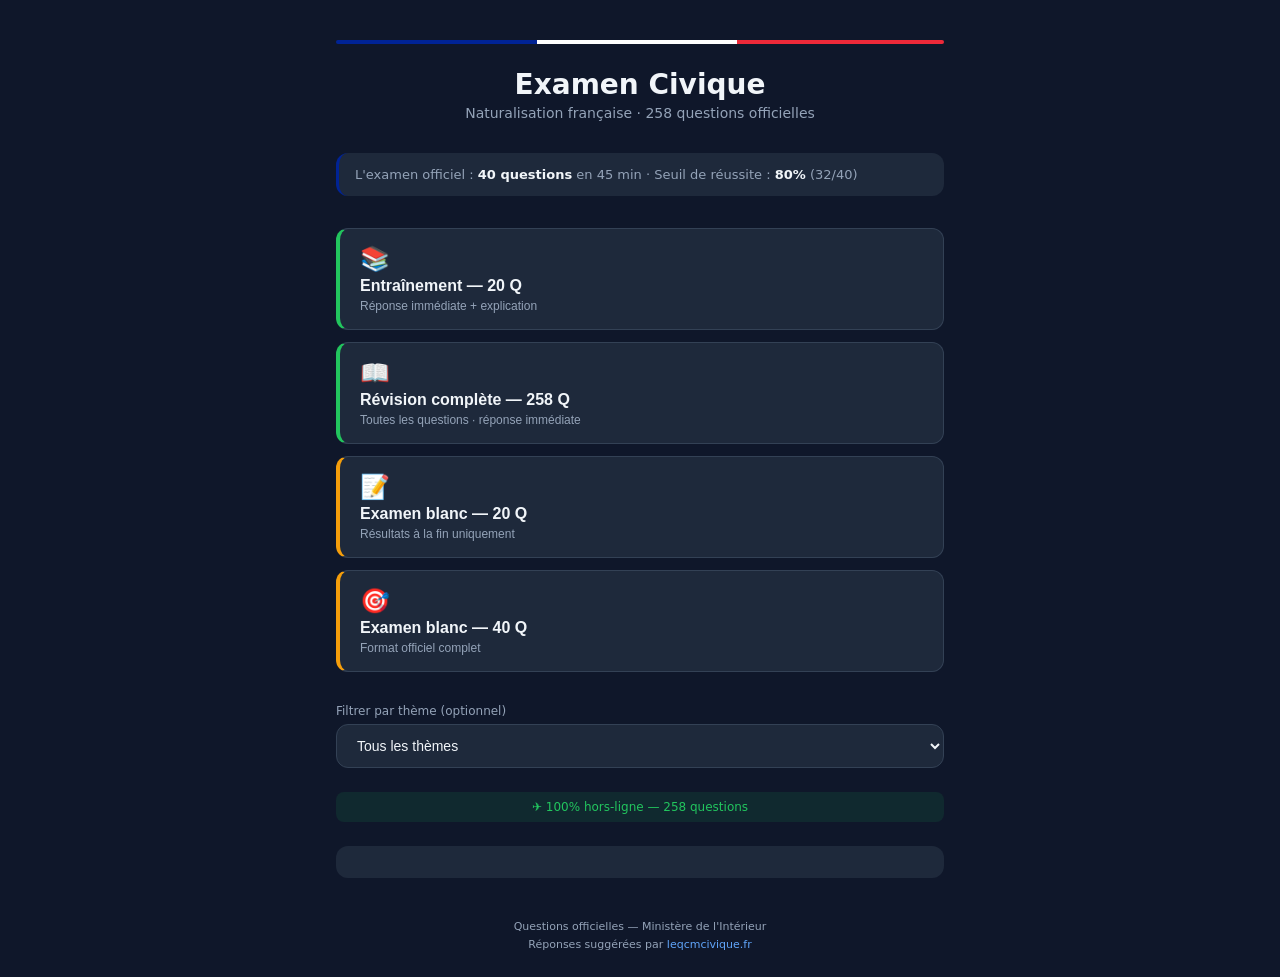
==== civique-offline.html @ d659cfb6 "Add revision complete mode with all 258 questions. Adds training mode for the full question bank, re" ====
<!DOCTYPE html>
<html lang="fr">
<head>
  <meta charset="UTF-8">
  <meta name="viewport" content="width=device-width, initial-scale=1.0, viewport-fit=cover">
  <meta name="theme-color" content="#002395">
  <meta name="description" content="Entraînement à l'examen civique français - Naturalisation 2026">
  <meta name="apple-mobile-web-app-capable" content="yes">
  <meta name="apple-mobile-web-app-status-bar-style" content="black-translucent">
  <title>Examen Civique — Naturalisation</title>
        <style>
:root {
  --blue: #002395; --white: #ffffff; --red: #ED2939;
  --bg: #0f172a; --surface: #1e293b; --surface-2: #334155;
  --text: #f1f5f9; --text-muted: #94a3b8;
  --success: #22c55e; --error: #ef4444; --warning: #f59e0b;
  --radius: 12px;
}
*, *::before, *::after { box-sizing: border-box; margin: 0; padding: 0; }
html { font-size: 16px; -webkit-tap-highlight-color: transparent; }
body { font-family: system-ui, -apple-system, sans-serif; background: var(--bg); color: var(--text); min-height: 100dvh; }
#app { max-width: 640px; margin: 0 auto; min-height: 100dvh; }
.screen { display: none; flex-direction: column; min-height: 100dvh; padding: 1rem; padding-bottom: calc(1rem + env(safe-area-inset-bottom)); }
.screen.active { display: flex; }
.tricolor-bar { height: 4px; background: linear-gradient(90deg, var(--blue) 33%, var(--white) 33%, var(--white) 66%, var(--red) 66%); border-radius: 2px; margin-bottom: 1.5rem; }
.hero { text-align: center; padding: 1.5rem 0 1rem; }
.hero h1 { font-size: 1.75rem; font-weight: 700; }
.subtitle { color: var(--text-muted); font-size: 0.875rem; margin-top: 0.25rem; }
.info-card { background: var(--surface); border-radius: var(--radius); padding: 0.875rem 1rem; margin: 1rem 0; font-size: 0.8125rem; color: var(--text-muted); border-left: 3px solid var(--blue); }
.info-card strong { color: var(--text); }
.mode-grid { display: flex; flex-direction: column; gap: 0.75rem; margin: 1rem 0; }
.mode-btn { display: flex; flex-direction: column; align-items: flex-start; gap: 0.25rem; padding: 1rem 1.25rem; background: var(--surface); border: 1px solid var(--surface-2); border-radius: var(--radius); color: var(--text); cursor: pointer; text-align: left; width: 100%; }
.mode-btn.training { border-left: 4px solid var(--success); }
.mode-btn.exam { border-left: 4px solid var(--warning); }
.mode-icon { font-size: 1.5rem; }
.mode-title { font-weight: 600; font-size: 1rem; }
.mode-desc { font-size: 0.75rem; color: var(--text-muted); }
.theme-filter { margin: 1rem 0; }
.theme-filter label { display: block; font-size: 0.75rem; color: var(--text-muted); margin-bottom: 0.375rem; }
.theme-filter select { width: 100%; padding: 0.75rem 1rem; background: var(--surface); border: 1px solid var(--surface-2); border-radius: var(--radius); color: var(--text); font-size: 0.875rem; }
.offline-status { text-align: center; font-size: 0.75rem; padding: 0.5rem; border-radius: 8px; margin: 0.5rem 0; }
.offline-status.online { color: var(--success); background: rgba(34,197,94,0.1); }
.offline-status.offline { color: var(--warning); background: rgba(245,158,11,0.12); }
.stats-summary { background: var(--surface); border-radius: var(--radius); padding: 1rem; margin: 1rem 0; font-size: 0.8125rem; }
.stats-summary .stat-row { display: flex; justify-content: space-between; padding: 0.25rem 0; color: var(--text-muted); }
.attribution { text-align: center; font-size: 0.6875rem; color: var(--text-muted); margin-top: auto; padding: 1.5rem 0 0.5rem; line-height: 1.6; }
.attribution a { color: #60a5fa; text-decoration: none; }
.quiz-header { display: flex; align-items: center; gap: 0.75rem; padding-bottom: 1rem; }
.btn-icon { background: var(--surface); border: none; color: var(--text-muted); width: 36px; height: 36px; border-radius: 50%; cursor: pointer; }
.progress-wrap { flex: 1; height: 6px; background: var(--surface); border-radius: 3px; overflow: hidden; }
.progress-bar { height: 100%; background: linear-gradient(90deg, var(--blue), #3b82f6); transition: width 0.4s; width: 0; }
.progress-text { font-size: 0.75rem; color: var(--text-muted); min-width: 3.5rem; text-align: right; }
.quiz-body { flex: 1; overflow-y: auto; padding: 0.5rem 0; }
.theme-badge { display: inline-block; font-size: 0.6875rem; font-weight: 600; text-transform: uppercase; color: #60a5fa; background: rgba(59,130,246,0.15); padding: 0.25rem 0.625rem; border-radius: 999px; margin-bottom: 0.75rem; }
.question-text { font-size: 1.125rem; font-weight: 600; line-height: 1.5; margin-bottom: 1.25rem; }
.options { display: flex; flex-direction: column; gap: 0.625rem; }
.option-btn { display: flex; align-items: flex-start; gap: 0.75rem; padding: 0.875rem 1rem; background: var(--surface); border: 2px solid var(--surface-2); border-radius: var(--radius); color: var(--text); font-size: 0.9375rem; line-height: 1.4; cursor: pointer; text-align: left; width: 100%; }
.option-btn:disabled { cursor: default; }
.option-btn .letter { flex-shrink: 0; width: 28px; height: 28px; display: flex; align-items: center; justify-content: center; background: var(--surface-2); border-radius: 50%; font-size: 0.75rem; font-weight: 700; }
.option-btn.correct { border-color: var(--success); background: rgba(34,197,94,0.12); }
.option-btn.correct .letter { background: var(--success); color: white; }
.option-btn.wrong { border-color: var(--error); background: rgba(239,68,68,0.12); }
.option-btn.wrong .letter { background: var(--error); color: white; }
.option-btn.dimmed { opacity: 0.45; }
.feedback { margin-top: 1.25rem; padding: 1rem; background: var(--surface); border-radius: var(--radius); border-left: 3px solid var(--blue); }
.feedback.hidden { display: none; }
.feedback-header { font-weight: 600; margin-bottom: 0.5rem; }
.feedback-header.correct { color: var(--success); }
.feedback-header.wrong { color: var(--error); }
.explanation { font-size: 0.875rem; color: var(--text-muted); line-height: 1.6; }
.quiz-footer { padding-top: 1rem; }
.btn-primary, .btn-secondary { width: 100%; padding: 0.875rem; border: none; border-radius: var(--radius); font-size: 1rem; font-weight: 600; cursor: pointer; }
.btn-primary { background: linear-gradient(135deg, var(--blue), #1d4ed8); color: white; }
.btn-secondary { background: var(--surface); color: var(--text); border: 1px solid var(--surface-2); margin-bottom: 0.5rem; }
.hidden { display: none !important; }
.results-header { text-align: center; padding: 1.5rem 0; }
.score-circle { width: 140px; height: 140px; border-radius: 50%; display: flex; flex-direction: column; align-items: center; justify-content: center; margin: 0 auto 1rem; border: 6px solid var(--surface-2); }
.score-circle.pass { border-color: var(--success); }
.score-circle.fail { border-color: var(--error); }
.score-value { font-size: 2rem; font-weight: 700; }
.score-label { font-size: 0.75rem; color: var(--text-muted); }
.stats-grid { display: grid; grid-template-columns: repeat(3, 1fr); gap: 0.625rem; margin: 1rem 0; }
.stat-card { background: var(--surface); border-radius: var(--radius); padding: 0.875rem; text-align: center; }
.stat-card .val { font-size: 1.5rem; font-weight: 700; }
.stat-card .lbl { font-size: 0.6875rem; color: var(--text-muted); }
.stat-card.good .val { color: var(--success); }
.stat-card.bad .val { color: var(--error); }
.theme-breakdown { background: var(--surface); border-radius: var(--radius); padding: 1rem; margin: 1rem 0; }
.theme-row { display: flex; align-items: center; gap: 0.5rem; margin-bottom: 0.5rem; font-size: 0.75rem; }
.theme-row .name { flex: 1; color: var(--text-muted); overflow: hidden; text-overflow: ellipsis; white-space: nowrap; }
.theme-row .bar-wrap { flex: 2; height: 6px; background: var(--surface-2); border-radius: 3px; overflow: hidden; }
.theme-row .bar { height: 100%; border-radius: 3px; }
.theme-row .pct { min-width: 2.5rem; text-align: right; font-weight: 600; }
.review-item { background: var(--surface); border-radius: var(--radius); padding: 0.875rem; margin-bottom: 0.5rem; font-size: 0.8125rem; border-left: 3px solid var(--surface-2); }
.review-item.correct-item { border-left-color: var(--success); }
.review-item.wrong-item { border-left-color: var(--error); }
.review-item .q-num { font-size: 0.6875rem; color: var(--text-muted); }
.review-item .q-text { font-weight: 500; margin: 0.25rem 0; }
.review-item .ans-line { font-size: 0.75rem; color: var(--text-muted); line-height: 1.5; }
.results-footer { padding-top: 1rem; margin-top: auto; }

</style>
</head>
<body>
  <div id="app">
    <section id="screen-home" class="screen active">
      <header class="hero">
        <div class="tricolor-bar"></div>
        <h1>Examen Civique</h1>
        <p class="subtitle">Naturalisation française · 258 questions officielles</p>
      </header>

      <div class="info-card">
        <p>L'examen officiel : <strong>40 questions</strong> en 45 min · Seuil de réussite : <strong>80%</strong> (32/40)</p>
      </div>

      <div class="mode-grid">
        <button class="mode-btn training" data-mode="training">
          <span class="mode-icon">📚</span>
          <span class="mode-title">Entraînement — 20 Q</span>
          <span class="mode-desc">Réponse immédiate + explication</span>
        </button>
        <button class="mode-btn training" data-mode="training-all">
          <span class="mode-icon">📖</span>
          <span class="mode-title">Révision complète — 258 Q</span>
          <span class="mode-desc">Toutes les questions · réponse immédiate</span>
        </button>
        <button class="mode-btn exam" data-mode="exam-20">
          <span class="mode-icon">📝</span>
          <span class="mode-title">Examen blanc — 20 Q</span>
          <span class="mode-desc">Résultats à la fin uniquement</span>
        </button>
        <button class="mode-btn exam" data-mode="exam-40">
          <span class="mode-icon">🎯</span>
          <span class="mode-title">Examen blanc — 40 Q</span>
          <span class="mode-desc">Format officiel complet</span>
        </button>
      </div>

      <div class="theme-filter">
        <label for="theme-select">Filtrer par thème (optionnel)</label>
        <select id="theme-select">
          <option value="">Tous les thèmes</option>
        </select>
      </div>

      <p class="offline-status online" id="offline-status">Chargement…</p>
      <div class="stats-summary" id="stats-summary"></div>

      <footer class="attribution">
        Questions officielles — Ministère de l'Intérieur<br>
        Réponses suggérées par <a href="https://leqcmcivique.fr" target="_blank" rel="noopener">leqcmcivique.fr</a>
      </footer>
    </section>

    <section id="screen-quiz" class="screen">
      <header class="quiz-header">
        <button id="btn-quit" class="btn-icon" aria-label="Quitter">✕</button>
        <div class="progress-wrap">
          <div class="progress-bar" id="progress-bar"></div>
        </div>
        <span class="progress-text" id="progress-text">1 / 20</span>
      </header>

      <div class="quiz-body">
        <span class="theme-badge" id="theme-badge"></span>
        <h2 class="question-text" id="question-text"></h2>
        <div class="options" id="options"></div>
        <div class="feedback hidden" id="feedback">
          <div class="feedback-header" id="feedback-header"></div>
          <p class="explanation" id="explanation"></p>
        </div>
      </div>

      <footer class="quiz-footer">
        <button id="btn-next" class="btn-primary hidden">Question suivante</button>
        <button id="btn-finish" class="btn-primary hidden">Voir les résultats</button>
      </footer>
    </section>

    <section id="screen-results" class="screen">
      <header class="results-header">
        <div class="score-circle" id="score-circle">
          <span class="score-value" id="score-value">0%</span>
          <span class="score-label" id="score-label"></span>
        </div>
        <h2 id="results-title">Résultats</h2>
        <p id="results-subtitle"></p>
      </header>

      <div class="stats-grid" id="stats-grid"></div>
      <div class="theme-breakdown" id="theme-breakdown"></div>

      <div class="review-section" id="review-section">
        <h3>Correction détaillée</h3>
        <div id="review-list"></div>
      </div>

      <footer class="results-footer">
        <button id="btn-retry" class="btn-secondary">Recommencer</button>
        <button id="btn-home" class="btn-primary">Menu principal</button>
      </footer>
    </section>
  </div>

  <script>window.QUESTIONS_DATA=[{"t":"République","q":"Complétez les paroles de la Marseillaise \"Allons enfants de la patrie...\"","o":["Le jour de gloire est arrivé","Formez vos bataillons","Marchons vers la liberté","Amour sacré de la patrie"],"a":0,"r":"Il s'agit du début du premier couplet de 'La Marseillaise', l'hymne national français composé par Rouget de Lisle en 1792."},{"t":"République","q":"Dans le cadre d'un entretien d'embauche, que peut-on demander au candidat ?","o":["Sa religion ou ses croyances.","Son orientation sexuelle.","Son état de santé.","La preuve de son autorisation de travail."],"a":3,"r":"L'employeur a l'obligation de vérifier que vous avez le droit de travailler en France. En revanche, il est interdit de vous questionner sur votre santé : seul le médecin du travail est habilité à valider votre aptitude physique."},{"t":"République","q":"Déclarer ses revenus aux services fiscaux est :","o":["Facultatif depuis la mise en œuvre du prélèvement à la source","Une obligation pour tous les foyers fiscaux résidant en France","Uniquement nécessaire si l'on est imposable","Une démarche réservée aux seuls salariés du secteur privé"],"a":1,"r":"En France, la déclaration annuelle des revenus reste obligatoire pour tous, même avec le prélèvement à la source, afin d'établir le montant définitif de l'impôt et de calculer le revenu fiscal de référence nécessaire à de nombreuses prestations sociales."},{"t":"République","q":"En France, les impôts permettent de financer les dépenses publiques. Quelle proposition est correcte ?","o":["Les impôts sont facultatifs pour les résidents de nationalité étrangère.","Les impôts permettent de financer les services publics comme l'éducation et la santé.","Chaque contribuable peut choisir l'affectation précise de ses impôts.","Les impôts sont épargnés sur un compte individuel récupérable à la retraite."],"a":1,"r":"Les impôts, basés sur le principe de la solidarité nationale, financent une très large gamme de services publics essentiels tels que l'éducation, la santé, la justice, la défense, ou encore les infrastructures et les aides sociales."},{"t":"République","q":"La liberté d'association est :","o":["Réservée aux citoyens français uniquement.","Soumise à une autorisation du Préfet.","Un droit fondamental.","Limitée aux syndicats et partis politiques."],"a":2,"r":"La liberté d'association est un principe constitutionnel régi par la loi de 1901. C'est un régime déclaratif : on déclare l'association pour qu'elle existe juridiquement, mais on n'a pas besoin de demander l'autorisation à l'État pour la créer."},{"t":"République","q":"La liberté d'expression sur les réseaux sociaux en France est :","o":["Absolue et illimitée","Soumise à une censure préalable","Libre dans le respect de la loi","Interdite"],"a":2,"r":"Inscrite dans la Déclaration des Droits de l'Homme et du Citoyen, cette liberté n'est pas absolue : elle est encadrée par la loi pour sanctionner les abus (incitation à la haine, diffamation)."},{"t":"République","q":"Lequel de ces prénoms évoque un symbole de la République ?","o":["Jeanne d'Arc","Marie-Antoinette","Marianne","Joséphine"],"a":2,"r":"Marianne est l'allégorie de la République et de ses valeurs (liberté, égalité, fraternité). Elle figure notamment dans les mairies et sur les timbres."},{"t":"République","q":"Lequel de ces symboles représente la République française ?","o":["Les fleurs de lys","La couronne impériale","Le drapeau tricolore","Le drapeau européen"],"a":2,"r":"Le drapeau tricolore (bleu, blanc, rouge) est l'unique emblème national de la France, tel que défini par l'article 2 de la Constitution de la Ve République."},{"t":"République","q":"Où peut-on voir la devise de la République ?","o":["Uniquement sur les mairies.","Sur les pièces de monnaie et les bâtiments publics.","Écrite sur la bande blanche du drapeau français.","Sur les billets de banque en euros."],"a":1,"r":"La devise 'Liberté, Égalité, Fraternité' se trouve sur les édifices publics (mairies, écoles, tribunaux), sur les timbres et les pièces de monnaie. Elle ne figure jamais sur le drapeau, ni sur les billets (qui sont européens)."},{"t":"République","q":"Lesquels sont des symboles officiels de la République française ?","o":["Le Palais de l'Élysée et le Code Civil","Le drapeau tricolore, la Marseillaise et Marianne","Le logo du Gouvernement et le bulletin de vote","Le château de Versailles et le Conseil constitutionnel"],"a":1,"r":"Le drapeau, l'hymne national et la devise sont inscrits dans la Constitution. Marianne est l'allégorie symbolique qui complète ces emblèmes officiels dans les lieux de pouvoir républicains."},{"t":"République","q":"Peut-on brûler publiquement un drapeau français ?","o":["Oui, c'est protégé par la liberté d'expression","Non, l'outrage au drapeau est puni par la loi.","Uniquement dans le cadre d'un événement privé.","Oui, si le drapeau vous appartient légalement."],"a":1,"r":"L'outrage public au drapeau tricolore est une infraction. Il est puni de 1 500 € d'amende (contravention), et jusqu'à 7 500 € (délit) lors d'une manifestation officielle."},{"t":"République","q":"Quand la sécurité sociale a-t-elle été établie en France ?","o":["1945","1936","1958","1981"],"a":0,"r":"La Sécurité sociale a été établie en France en 1945, juste après la Seconde Guerre mondiale, dans le but de garantir une protection sociale universelle à tous les citoyens."},{"t":"République","q":"Que commémore la fête nationale ?","o":["L'Armistice de la Première Guerre mondiale.","La prise de la Bastille et la Fête de la Fédération.","La Déclaration des Droits de l'Homme.","La proclamation de la République."],"a":1,"r":"Le 14 juillet est une double fête : il célèbre la prise de la Bastille (14 juillet 1789, fin de la monarchie absolue) et la Fête de la Fédération (14 juillet 1790, symbole de l'union nationale)."},{"t":"République","q":"Que porte Marianne sur la tête ?","o":["Une couronne de fleurs","Un casque militaire","Un bonnet phrygien","Un diadème"],"a":2,"r":"Marianne porte traditionnellement un bonnet phrygien. Ce symbole, hérité des esclaves affranchis dans l'Antiquité, représente la liberté et la rupture avec l'oppression."},{"t":"Principes et valeurs de la République française","q":"Que signifie le mot \"fraternité\" dans la devise française ?","o":["Le respect strict de la loi par tous.","La liberté totale de chaque individu.","La solidarité entre tous les citoyens.","L'égalité parfaite de tous les revenus."],"a":2,"r":"Dans la devise républicaine, la fraternité exprime le lien de solidarité, de tolérance et d'entraide qui doit unir tous les citoyens au sein de la nation."},{"t":"République","q":"Quel symbole de la République peut-on voir sur les maillots de l'équipe de France de football ?","o":["La devise de la République","Le coq gaulois","Une Marianne","Le drapeau européen"],"a":1,"r":"Le coq gaulois est un emblème traditionnel symbolisant la France. S'il n'est pas un symbole officiel mentionné dans la Constitution de 1958, il représente l'identité nationale, notamment dans le domaine sportif et sur certains monuments aux morts."},{"t":"Histoire, géographie et culture","q":"Quelle est la devise de l'Union européenne ?","o":["L'union fait la force.","Unie dans la diversité.","Paix, liberté et justice.","La force par la solidarité."],"a":1,"r":"La devise de l'Union européenne est 'Unie dans la diversité'. Elle souligne que les nations travaillent ensemble pour la paix tout en conservant leurs cultures respectives."},{"t":"République","q":"Quelle est la devise de la République française ?","o":["Ordre et Progrès","Liberté, Égalité, Fraternité","Unité et Solidarité","Paix et Justice"],"a":1,"r":"La devise 'Liberté, Égalité, Fraternité' est inscrite dans l'article 2 de la Constitution de 1958. Elle définit les principes fondamentaux de la vie en société en France."},{"t":"République","q":"Qu'est-ce que la liberté d'association ?","o":["Le droit de créer des entreprises.","Le droit de s'unir pour un projet commun sans chercher à partager de bénéfices.","Le droit de manifester.","Le droit de voter."],"a":1,"r":"Issue de la loi de 1901, la liberté d'association permet à au moins deux personnes de s'unir pour un projet commun (culturel, caritatif, sportif) dans un but autre que de partager des bénéfices."},{"t":"République","q":"Qu'est-ce qu'une liberté ?","o":["Une loi stricte imposée par l'État.","La possibilité de faire tout ce que l'on veut sans aucune restriction.","Le droit de faire tout ce qui ne nuit pas à autrui et qui est garanti par la loi.","Une permission accordée par le gouvernement."],"a":2,"r":"Selon la Déclaration des droits de l'homme et du citoyen de 1789, la liberté consiste à pouvoir faire tout ce qui ne nuit pas à autrui ; son exercice est encadré par la loi."},{"t":"Principes et valeurs de la République française","q":"Selon la Constitution, la France est une République...","o":["fédérale, religieuse, parlementaire et libérale.","indivisible, laïque, démocratique et sociale.","centralisée, souveraine, pacifique et unitaire.","européenne, unie, participative et égalitaire."],"a":1,"r":"L'article premier de la Constitution de 1958 définit la France comme une République indivisible, laïque, démocratique et sociale. Elle assure l'égalité devant la loi de tous les citoyens."},{"t":"République","q":"Sur quel document peut-on voir Marianne ?","o":["Sur les billets en euros.","Sur la carte électorale ou la carte nationale d'identité.","Sur le drapeau français.","Sur le passeport uniquement."],"a":1,"r":"Marianne est l'allégorie de la République. Son effigie figure notamment sur la carte électorale, la carte d'identité, ainsi que sur les timbres-poste."},{"t":"République","q":"Une des valeurs de la devise républicaine est l'Égalité. Qu'est-ce que cela signifie ?","o":["Que l'État doit verser à tous les citoyens le même revenu mensuel, quel que soit leur travail.","Que tous les citoyens sont égaux devant la loi, quelles que soient leurs origines ou leurs croyances.","Que la loi s'applique différemment selon la situation sociale ou l'origine ethnique des personnes.","Que l'égalité des droits ne s'applique qu'aux personnes de nationalité française de naissance."],"a":1,"r":"L'égalité juridique garantit que la loi est la même pour tous (qu'elle protège ou qu'elle punisse), sans distinction de naissance, de religion ou d'origine, conformément à la Déclaration des Droits de l'Homme et du Citoyen."},{"t":"République","q":"Une personne peut-elle changer librement de religion en France ?","o":["Non, cela nécessite une déclaration préalable en préfecture.","Oui, la France garantit la liberté de conscience et de culte.","Seulement si la nouvelle religion est reconnue par l'État.","Non, le changement de religion n'est pas reconnu par le droit civil."],"a":1,"r":"La liberté de conscience, inscrite dans la Déclaration des Droits de l'Homme et du Citoyen et confirmée par la loi de 1905, inclut le droit de choisir, de pratiquer ou de changer de religion, ou de n'en avoir aucune."},{"t":"Principes et valeurs de la République française","q":"Selon le principe de laïcité, que signifie la neutralité de l'Etat ?","o":["L'État interdit toute expression ou pratique religieuse dans l'espace public pour l'ensemble des citoyens.","L'État nomme et rémunère les dirigeants des principaux cultes de France.","L'État autorise et soutient financièrement uniquement les cultes historiques.","L'État ne finance et ne favorise aucune religion."],"a":3,"r":"La laïcité sépare les Églises et l'État. La neutralité signifie que l'État n'intervient pas dans l'organisation des cultes, n'en subventionne aucun (loi de 1905) et les traite tous équitablement, garantissant ainsi la liberté de conscience."},{"t":"Institutions","q":"Que peut faire un usager du service public dans une mairie ?","o":["Faire une demande de titre de séjour ou de renouvellement de visa.","Déclarer ses impôts sur le revenu.","Obtenir un acte de naissance ou déposer une demande de passeport.","Demander un extrait de casier judiciaire."],"a":2,"r":"La mairie gère l'état civil (naissances, mariages) et les titres d'identité. Attention : les titres de séjour relèvent de la Préfecture, les impôts du centre des finances publiques, et le casier judiciaire du Ministère de la Justice."},{"t":"République","q":"En France, il est possible pour l'État de financer :","o":["La construction de nouveaux édifices religieux.","Les services publics tels que l'éducation nationale et la santé.","Les activités culturelles des grandes religions.","Les salaires des ministres du culte (prêtres, imams, rabbins)."],"a":1,"r":"Selon la loi de 1905, la République ne salarie ni ne subventionne aucun culte. Elle finance en revanche les services publics (écoles, hôpitaux)."},{"t":"République","q":"En quelle année la loi de séparation des Églises et de l'État a-t-elle été votée ?","o":["1945","1905","1958","1889"],"a":1,"r":"La loi de séparation des Églises et de l'État a été votée en 1905."},{"t":"République","q":"Que dit la loi de 1905 ?","o":["Elle impose le financement des édifices religieux par l'impôt national.","Elle garantit la liberté de culte et la neutralité de l'État vis-à-vis des religions.","Elle dispose que la religion catholique est la religion de la majorité des Français.","Elle interdit la pratique religieuse dans l'espace privé."],"a":1,"r":"La loi du 9 décembre 1905 instaure la laïcité en séparant les sphères religieuses et politiques, garantissant à chacun la liberté d'exercer son culte sous réserve du respect de l'ordre public."},{"t":"République","q":"Que garantit le principe de laïcité ?","o":["La primauté d'une religion.","La neutralité de l'État en matière de religion et la liberté de conscience.","L'interdiction de pratiquer toute religion.","Le financement de toutes les religions par l'État."],"a":1,"r":"La laïcité assure la liberté de croire ou de ne pas croire, et la neutralité de l'État."},{"t":"République","q":"Quel jour célèbre-t-on officiellement la laïcité en France ?","o":["Le 14 juillet","Le 11 novembre","Le 9 décembre","Le 1er janvier"],"a":2,"r":"La Journée nationale de la laïcité est célébrée le 9 décembre, date anniversaire de la loi de 1905 de séparation des Églises et de l'État."},{"t":"République","q":"Quel symbole religieux peut être porté dans une école publique dans le respect de la laïcité ?","o":["Un signe religieux ostensible (très visible).","Aucun, le port de tout signe religieux est strictement interdit.","Un signe religieux discret (uniquement par les élèves).","Un signe religieux couvrant le visage."],"a":2,"r":"La loi du 15 mars 2004 interdit aux élèves le port de signes 'ostensibles' (visibles) dans les écoles publiques, mais autorise les signes discrets (ex: petite médaille). En revanche, les enseignants et personnels (agents publics) ont l'interdiction absolue de porter tout signe religieux, même discret, au nom de la neutralité du service public."},{"t":"République","q":"Quel terme désigne précisément la haine ou les préjugés contre les Juifs ?","o":["Xénophobie","Racisme","Antisémitisme","Islamophobie"],"a":2,"r":"L'antisémitisme est la haine ou les préjugés dirigés contre les Juifs."},{"t":"République","q":"Quel texte est considéré comme le texte fondateur de la laïcité ?","o":["La Déclaration des Droits de l'Homme et du Citoyen de 1789","La Constitution française de 1958","La loi de 1905 de séparation des Églises et de l'État","Le Concordat de 1801"],"a":2,"r":"La loi de 1905 est le texte fondamental qui a instauré la séparation entre l'Église et l'État en France."},{"t":"République","q":"Quelle institution française doit rester neutre en matière de religion ?","o":["Les partis politiques","L'État","Les syndicats","Les associations culturelles"],"a":1,"r":"L'État français, dans sa mission de service public, doit être neutre en matière de religion."},{"t":"République","q":"Qu'est-ce que la laïcité ?","o":["Un régime de tolérance envers toutes les religions.","La séparation de l'État et des religions, garantissant la liberté de conscience.","La liberté de ne pas croire en Dieu, uniquement.","L'obligation pour tous les citoyens d'être neutres en matière religieuse."],"a":1,"r":"La laïcité est le principe qui assure la neutralité de l'État vis-à-vis des religions et garantit la liberté de conscience."},{"t":"République","q":"À l'école, la charte de la laïcité permet de :","o":["Interdire le port de tout signe religieux par les parents d'élèves.","Rappeler les principes de neutralité et de respect mutuel au sein de l'établissement.","Organiser des cours de catéchisme pour toutes les confessions.","Dispenser certains élèves de suivre les enseignements obligatoires."],"a":1,"r":"La Charte de la laïcité est un texte pédagogique qui explicite les principes républicains et les règles de vie commune à l'école."},{"t":"République","q":"Qui doit respecter et veiller à la neutralité religieuse dans les services publics ?","o":["Uniquement les employés de mairie.","Les agents publics.","Les citoyens utilisateurs du service.","Les représentants religieux."],"a":1,"r":"Les agents publics sont tenus de respecter et de faire respecter la neutralité religieuse dans l'exercice de leurs fonctions."},{"t":"République","q":"Une personne déclare ne croire en aucun dieu. On peut dire :","o":["Elle est laïque.","Elle est athée.","Elle est agnostique.","Elle est antireligieuse."],"a":1,"r":"Une personne qui ne croit en aucun dieu est athée. La laïcité, quant à elle, désigne la neutralité de l'État et n'empêche pas de croire ou de ne pas croire."},{"t":"Système institutionnel et politique","q":"Comment est désigné le Premier ministre ?","o":["Par élection directe par les citoyens.","Par le Président de la République.","Par le Parlement.","Par cooptation parmi les ministres."],"a":1,"r":"Le Premier ministre est nommé par le Président de la République."},{"t":"Système institutionnel et politique","q":"Qui peut se présenter aux élections présidentielles ?","o":["Les citoyens français âgés d'au moins 25 ans.","Les citoyens français majeurs remplissant certaines conditions.","Les personnes nées en France.","Les citoyens français ayant exercé un mandat électoral national."],"a":1,"r":"Pour être candidat à l'élection présidentielle, il faut être citoyen français, majeur, inscrit sur les listes électorales, ne pas être frappé d'inéligibilité et obtenir un certain nombre de parrainages d'élus."},{"t":"Système institutionnel et politique","q":"À qui appartient la souveraineté nationale ?","o":["Au Président de la République.","Au Gouvernement.","Au peuple.","Aux députés."],"a":2,"r":"La souveraineté nationale appartient au peuple, qui l'exerce par ses représentants et par la voie du référendum."},{"t":"Système institutionnel et politique","q":"Qui est élu lors des élections municipales ?","o":["Les maires.","Les conseillers municipaux.","Les conseillers départementaux.","Les conseillers régionaux."],"a":1,"r":"Les citoyens élisent les conseillers municipaux au suffrage universel direct. Ce sont ensuite ces conseillers qui élisent le maire lors de la première séance du conseil municipal."},{"t":"Système institutionnel et politique","q":"L'inscription sur les listes électorales est :","o":["Obligatoire.","Facultative.","Automatique lors de tout déménagement.","Conditionnée au paiement d'impôts locaux."],"a":0,"r":"En France, l'inscription sur les listes électorales est obligatoire pour tous les citoyens en âge de voter, même si la loi ne prévoit pas de sanction financière en cas de non-inscription."},{"t":"Système institutionnel et politique","q":"Quelle condition est nécessaire pour voter aux élections présidentielles ?","o":["Être citoyen d'un pays de l'Union européenne résidant en France.","Être de nationalité française et inscrit sur les listes électorales.","Payer des impôts en France depuis au moins 3 ans.","Être propriétaire de son logement principal."],"a":1,"r":"Seuls les citoyens français majeurs peuvent voter à la présidentielle. Les citoyens européens ne peuvent voter qu'aux élections municipales et européennes."},{"t":"Système institutionnel et politique","q":"Quelle condition faut-il remplir pour être candidat aux élections municipales ?","o":["Être majeur, français ou citoyen européen, et avoir un lien avec la commune (y résider ou y payer des impôts).","Être majeur, exclusivement de nationalité française, et résider dans la commune.","Être majeur, inscrit sur les listes électorales, et posséder un bien immobilier.","Être majeur, de nationalité française, et titulaire d'un diplôme universitaire."],"a":0,"r":"Pour être candidat aux élections municipales, il faut être majeur, de nationalité française ou citoyen d'un pays membre de l'Union européenne, jouir de ses droits civiques et avoir une attache avec la commune (y être inscrit comme électeur ou y payer des impôts locaux)."},{"t":"Système institutionnel et politique","q":"Parmi ces autorités, laquelle est élue ?","o":["Le Préfet","Le Premier ministre","Le Maire","Le Président de la Cour de Cassation"],"a":2,"r":"Le maire est élu par les membres du conseil municipal (suffrage indirect), eux-mêmes élus par les citoyens. Les autres fonctions citées (préfet, Premier ministre, magistrat) sont nommées."},{"t":"Système institutionnel et politique","q":"Quelles sont les fonctions du maire ?","o":["Représenter la commune, exécuter les décisions du conseil municipal et veiller à l'ordre public.","Voter des lois locales, rendre la justice pénale et diriger la police nationale.","Représenter le département, gérer l'entretien des lycées et nommer les magistrats.","Lever les impôts nationaux, présider le tribunal d'instance et commander la gendarmerie."],"a":0,"r":"Le maire est à la fois le représentant de la commune, l'exécutif des décisions du conseil municipal et l'autorité chargée de la police administrative dans sa commune pour maintenir l'ordre public."},{"t":"Système institutionnel et politique","q":"Une personne, n'ayant pas d'accès à internet, veut s'inscrire sur les listes électorales pour pouvoir voter aux prochaines élections politiques. Où peut-elle s'inscrire ?","o":["En se rendant à la mairie de son domicile (ou par courrier).","Au commissariat de police ou à la gendarmerie.","À la préfecture de son département.","Auprès du tribunal judiciaire."],"a":0,"r":"Sans internet, l'inscription se fait soit au guichet de la mairie, soit par courrier postal. Le commissariat sert à faire une procuration, pas à s'inscrire."},{"t":"Droits et devoirs","q":"À quel âge peut-on devenir électeur ?","o":["À partir de 16 ans.","À partir de 18 ans.","À partir de 21 ans.","À partir de 25 ans."],"a":1,"r":"En France, le droit de vote s'acquiert à la majorité légale, c'est-à-dire à 18 ans, à condition d'être inscrit sur les listes électorales."},{"t":"Système institutionnel et politique","q":"En France, est-ce obligatoire de voter ?","o":["Oui, le vote est obligatoire sous peine d'amende.","Non, le vote est un droit, pas une obligation.","Seulement pour les fonctionnaires.","Uniquement lors des élections présidentielles."],"a":1,"r":"En France, le vote est un droit et un devoir civique (moral), mais il n'est pas légalement obligatoire pour les citoyens."},{"t":"Système institutionnel et politique","q":"A-t-on le droit de ne pas respecter une loi ?","o":["Oui, si la loi est injuste.","Non, chacun est tenu de respecter la loi.","Uniquement en cas de désobéissance civile pacifique.","Si la majorité des citoyens est contre."],"a":1,"r":"Chacun est tenu de respecter la loi. Le non-respect des lois peut entraîner des sanctions."},{"t":"Système institutionnel et politique","q":"Comment sont désignés les députés ?","o":["Ils sont nommés directement par le Président de la République.","Ils sont élus par les citoyens lors des élections législatives.","Ils sont élus au suffrage indirect par un collège de grands électeurs.","Ils sont choisis par le Premier ministre et le gouvernement."],"a":1,"r":"Les députés sont élus par les citoyens au suffrage universel direct lors des élections législatives, tandis que les sénateurs sont élus au suffrage indirect."},{"t":"Système institutionnel et politique","q":"Qui vote les lois ?","o":["Le Président de la République.","Le Gouvernement.","Le Parlement (composé de l'Assemblée nationale et du Sénat).","Les citoyens par référendum uniquement."],"a":2,"r":"En France, le pouvoir législatif est exercé par le Parlement (l'Assemblée nationale et le Sénat), qui débat et vote les lois."},{"t":"Système institutionnel et politique","q":"La séparation des pouvoirs est un principe fondamental. Quels sont les trois pouvoirs concernés ?","o":["Le pouvoir exécutif, le pouvoir législatif et le pouvoir judiciaire.","Le pouvoir présidentiel, le pouvoir ministériel et le pouvoir parlementaire.","Le pouvoir central, le pouvoir régional et le pouvoir local.","Le pouvoir de l'armée, le pouvoir de la police et le pouvoir de la justice."],"a":0,"r":"La séparation des pouvoirs concerne le pouvoir exécutif, le pouvoir législatif et le pouvoir judiciaire."},{"t":"Système institutionnel et politique","q":"Qu'est-ce que l'État de droit ?","o":["Un régime où le Chef de l'État est au-dessus des règles.","Un système où tout le monde, y compris l'État, doit respecter la loi.","Un pays où la police a tous les pouvoirs pour maintenir l'ordre.","Une situation où les juges décident de la politique du pays."],"a":1,"r":"Dans un État de droit, personne n'est au-dessus des lois, pas même le Président ou le gouvernement. Cela protège les citoyens contre l'arbitraire (le pouvoir absolu)."},{"t":"Système institutionnel et politique","q":"Quelles sont les durées du mandat du conseil municipal et du maire ?","o":["Conseil municipal : 4 ans, Maire : 5 ans.","Conseil municipal : 6 ans, Maire : 6 ans.","Conseil municipal : 6 ans, Maire : 5 ans.","Conseil municipal : 5 ans, Maire : 6 ans."],"a":1,"r":"En France, les conseillers municipaux sont élus pour un mandat de 6 ans. Le maire, élu par ces conseillers, l'est également pour la même durée."},{"t":"Système institutionnel et politique","q":"Qui est élu lors des élections législatives ?","o":["Les conseillers municipaux","Les sénateurs","Les députés","Le Président de la République"],"a":2,"r":"Les élections législatives permettent d'élire les députés. Ils siègent à l'Assemblée nationale, où ils votent les lois et contrôlent l'action du gouvernement."},{"t":"Système institutionnel et politique","q":"Quelle est la durée du mandat du Président de la République française ?","o":["7 ans","5 ans","4 ans","6 ans"],"a":1,"r":"Le mandat du Président de la République française est de 5 ans (quinquennat) depuis la révision constitutionnelle de 2000, entrée en vigueur en 2002. Auparavant, il était de 7 ans (septennat)."},{"t":"Système institutionnel et politique","q":"Quelle est la durée du mandat des députés ?","o":["7 ans","6 ans","4 ans","5 ans"],"a":3,"r":"Les députés sont élus pour un mandat de 5 ans, appelé une législature (sauf en cas de dissolution de l'Assemblée nationale par le Président)."},{"t":"Système institutionnel et politique","q":"Quelle est la durée du mandat des sénateurs ?","o":["5 ans","7 ans","6 ans","4 ans"],"a":2,"r":"Le mandat des sénateurs est de 6 ans."},{"t":"Système institutionnel et politique","q":"Qui dirige l'action du gouvernement ?","o":["Le Président de la République","Le Premier ministre","Le Ministre de l'Intérieur","Le Président de l'Assemblée Nationale"],"a":1,"r":"Le Premier ministre dirige l'action du gouvernement et est responsable devant le Parlement."},{"t":"Système institutionnel et politique","q":"En France, est-ce possible d'adhérer à un parti politique ?","o":["Non, l'adhésion est réservée aux seuls agents de la fonction publique.","Oui, c'est un droit fondamental lié à la liberté d'association.","Oui, mais cela nécessite une autorisation préalable du ministère de l'Intérieur.","Non, les partis politiques n'ont pas d'existence légale en France."],"a":1,"r":"L'adhésion à un parti est un droit fondamental découlant de la liberté d'association et de l'article 4 de la Constitution."},{"t":"Système institutionnel et politique","q":"Qui sanctionne l'auteur d'un vol ?","o":["Le procureur de la République","L'officier de police judiciaire","Le juge","Le ministre de la Justice"],"a":2,"r":"Seul le juge a le pouvoir de prononcer une peine (sanction). La police mène l'enquête et le procureur décide s'il faut poursuivre l'auteur devant le tribunal."},{"t":"Système institutionnel et politique","q":"Qui gère les collèges publics ?","o":["La commune","Le département","La région","L'État"],"a":1,"r":"Le département gère les collèges publics. Pour rappel, la commune gère les écoles primaires et maternelles, tandis que la région gère les lycées."},{"t":"Système institutionnel et politique","q":"Qui gère les écoles primaires et maternelles publiques ?","o":["La commune","Le département","La région","L'État"],"a":0,"r":"La commune possède et gère matériellement les écoles maternelles et primaires publiques (locaux, restauration, agents), tandis que l'État rémunère les enseignants."},{"t":"Système institutionnel et politique","q":"Comment sont désignés les maires ?","o":["Par le préfet.","Par le conseil départemental.","Par le conseil municipal.","Par vote direct des habitants."],"a":2,"r":"Le maire est élu par les membres du conseil municipal (les conseillers municipaux) parmi eux."},{"t":"Système institutionnel et politique","q":"Quelle collectivité territoriale est responsable des transports régionaux ?","o":["La commune","Le département","La région","L'État"],"a":2,"r":"La région est responsable de l'organisation des transports régionaux (trains, bus)."},{"t":"Système institutionnel et politique","q":"Quelle est l'une des voies possibles pour modifier la Constitution ?","o":["Une loi ordinaire du Parlement.","Un vote de l'Assemblée Nationale uniquement.","Un référendum.","Une décision du Conseil constitutionnel."],"a":2,"r":"La Constitution peut être modifiée par voie de référendum (après vote par les deux assemblées), ou par un vote au Congrès (réunion de l'Assemblée Nationale et du Sénat)."},{"t":"Système institutionnel et politique","q":"Qui assure l'intérim du président de la République en cas de décès ?","o":["Le Premier ministre.","Le Président du Sénat.","Le Président de l'Assemblée Nationale.","Le Ministre de la Justice."],"a":1,"r":"Selon l'article 7 de la Constitution, en cas de vacance de la Présidence (décès, démission ou empêchement), l'intérim est provisoirement assuré par le Président du Sénat."},{"t":"Institutions","q":"Quel est le rôle du Conseil constitutionnel ?","o":["Conseiller le Gouvernement sur la rédaction des lois.","Vérifier que les lois respectent la Constitution.","Juger les conflits entre particuliers en dernier recours.","Voter le budget de l'État."],"a":1,"r":"Le Conseil constitutionnel vérifie la conformité des lois avec la Constitution avant leur promulgation. Il veille aussi à la régularité des élections nationales (présidentielles, législatives)."},{"t":"Système institutionnel et politique","q":"Quelle condition est obligatoire pour se présenter à l'élection présidentielle ?","o":["Être de nationalité française, être majeur et jouir de ses droits civiques.","Être de nationalité française de naissance et n'avoir aucune double nationalité.","Être de nationalité française, être majeur et avoir plus de quarante ans.","Être de nationalité française, être majeur et payer des impôts en France."],"a":0,"r":"Pour être candidat à l'élection présidentielle, il faut être de nationalité française, être majeur, et jouir de ses droits civiques. D'autres conditions, comme l'obtention de 500 parrainages d'élus, sont également nécessaires."},{"t":"Système institutionnel et politique","q":"Combien y a-t-il de départements en France ?","o":["90","101","83","96"],"a":1,"r":"La France compte 101 départements : 96 départements en métropole et 5 départements d'outre-mer (la Guadeloupe, la Martinique, la Guyane, La Réunion et Mayotte)."},{"t":"Système institutionnel et politique","q":"Comment est organisé le découpage administratif de la France ?","o":["Régions, départements, communes.","Provinces, arrondissements, cantons.","Départements, régions, préfectures.","Grandes villes, petites villes, villages."],"a":0,"r":"L'organisation administrative de la France repose sur trois principaux échelons de collectivités territoriales : la commune, le département et la région."},{"t":"Système institutionnel et politique","q":"Qui représente l'État dans un département ?","o":["Le maire","Le préfet","Le président du conseil départemental","Le député"],"a":1,"r":"Le préfet est nommé par le président de la République. Il représente l'État et le Gouvernement dans le département, où il est notamment responsable de la sécurité et de l'ordre public."},{"t":"Système institutionnel et politique","q":"Quel est le rôle du Président de la République ?","o":["Diriger l'action du gouvernement au quotidien.","Être le Chef de l'État, garant de la Constitution et des institutions.","Voter les lois à la place du Parlement.","Nommer les députés et les sénateurs."],"a":1,"r":"Le Président veille au respect de la Constitution et assure le fonctionnement régulier des pouvoirs publics. Il nomme le Premier ministre, mais ne dirige pas le gouvernement (rôle du Premier ministre) et ne vote pas les lois (rôle du Parlement)."},{"t":"Système institutionnel et politique","q":"Quel est le rôle du Premier ministre ?","o":["Représenter la France à l'étranger.","Diriger l'action du gouvernement et assurer l'exécution des lois.","Contrôler la conformité des lois à la Constitution.","Promulguer les lois votées par le Parlement."],"a":1,"r":"Le Premier ministre dirige le gouvernement (art. 21). Attention aux confusions : c'est le Président qui promulgue les lois et représente l'État, et le Conseil constitutionnel qui vérifie la conformité des lois."},{"t":"Système institutionnel et politique","q":"Quel est le rôle du Défenseur des droits ?","o":["Défendre les intérêts de l'État face aux citoyens.","Veiller au respect des droits et libertés et lutter contre les discriminations.","Juger les conflits du travail (licenciements, salaires).","Défendre les consommateurs contre les entreprises."],"a":1,"r":"C'est une autorité indépendante qui défend les citoyens face à l'administration et lutte contre les discriminations. Attention : il ne s'occupe pas des litiges privés (consommation, travail) s'il n'y a pas de discrimination, et ce n'est pas un juge."},{"t":"Union européenne","q":"En quelle année la citoyenneté européenne a-t-elle été créée ?","o":["1957 (Traité de Rome)","1992 (Traité de Maastricht)","2002 (Passage à l'Euro)","1979 (Première élection du Parlement)"],"a":1,"r":"La citoyenneté européenne a été instituée par le Traité de Maastricht signé en 1992. Elle complète la citoyenneté nationale sans la remplacer."},{"t":"Histoire, géographie et culture","q":"Quel est le dernier Etat à avoir intégré l'Union Européenne en 2013 ?","o":["La Bulgarie.","La Roumanie.","La Croatie.","La Slovénie."],"a":2,"r":"La Croatie est le dernier pays à avoir rejoint l'Union européenne, le 1er juillet 2013 (elle était alors le 28e État membre). Depuis le départ du Royaume-Uni en 2020 (Brexit), l'Union compte aujourd'hui 27 États membres."},{"t":"Système institutionnel et politique","q":"Qui a composé l'hymne de l'Union européenne ?","o":["Ludwig van Beethoven","Wolfgang Amadeus Mozart","Johann Sebastian Bach","Frédéric Chopin"],"a":0,"r":"L'hymne européen est basé sur l'Ode à la Joie de Ludwig van Beethoven."},{"t":"Système institutionnel et politique","q":"Quand est célébrée la journée de l'Europe ?","o":["Le 14 juillet","Le 9 mai","Le 1er mai","Le 11 novembre"],"a":1,"r":"La journée de l'Europe est célébrée le 9 mai, en commémoration de la déclaration de Robert Schuman de 1950, acte fondateur de l'intégration européenne."},{"t":"Système institutionnel et politique","q":"Où est le siège de la Banque centrale européenne ?","o":["Paris","Berlin","Francfort","Bruxelles"],"a":2,"r":"Le siège de la Banque Centrale Européenne est à Francfort, en Allemagne."},{"t":"Système institutionnel et politique","q":"Où est le siège de la Commission européenne ?","o":["Strasbourg","Luxembourg","Bruxelles","Amsterdam"],"a":2,"r":"Le siège de la Commission européenne est à Bruxelles, en Belgique."},{"t":"Système institutionnel et politique","q":"Qui siège au Parlement européen ?","o":["Des représentants des gouvernements nationaux.","Des eurodéputés élus par les citoyens des États membres.","Des juges nommés.","Des experts économiques."],"a":1,"r":"Le Parlement européen est composé de députés élus par les citoyens des pays membres de l'Union européenne."},{"t":"Système institutionnel et politique","q":"Les citoyens de l'Union européenne peuvent-ils voter aux élections locales dans un autre Etat de l'Union ?","o":["Oui, à toutes les élections politiques de ce pays.","Oui, s'ils y résident et sont inscrits sur les listes électorales.","Non, le droit de vote y est strictement réservé aux citoyens nationaux.","Non, sauf s'ils y possèdent des biens immobiliers."],"a":1,"r":"Un citoyen européen résidant dans un autre État membre a le droit de voter et de se présenter aux élections municipales (locales) et européennes, mais pas aux élections nationales."},{"t":"Système institutionnel et politique","q":"Combien d'États font partie de l'Union européenne actuellement ?","o":["27","28","26","29"],"a":0,"r":"L'UE compte 27 pays membres. Le nombre est passé de 28 à 27 suite au départ du Royaume-Uni (Brexit). Attention à ne pas confondre avec la zone Euro (20 pays) ou les étoiles du drapeau (12)."},{"t":"Système institutionnel et politique","q":"En quelle année le traité de Maastricht, qui marque la fondation de l'Union européenne, a-t-il été signé ?","o":["1986","1992","1997","2001"],"a":1,"r":"Le traité de Maastricht a été signé en 1992, marquant une étape clé dans la construction européenne."},{"t":"Système institutionnel et politique","q":"Quel traité concerne la construction de l'Union européenne ?","o":["Le traité de Versailles (1919).","Les accords d'Évian (1962).","Le traité de Maastricht (1992).","L'Édit de Nantes (1598)."],"a":2,"r":"Il s'agit du traité de Maastricht (1992). Alors que les autres options concernent la fin de conflits (Versailles, Évian) ou la tolérance religieuse (Nantes), Maastricht organise l'union politique et économique des États membres."},{"t":"Système institutionnel et politique","q":"Quel État a quitté l'Union Européenne en 2020 ?","o":["La Suisse","Le Royaume-Uni","La Norvège","L'Islande"],"a":1,"r":"Le Royaume-Uni a quitté l'Union Européenne en 2020, suite au Brexit."},{"t":"Système institutionnel et politique","q":"Quel est l'hymne de l'Union Européenne ?","o":["La Marseillaise","Ode à la Joie","Le Chant des Partisans","La Brabançonne"],"a":1,"r":"L'hymne de l'Union Européenne est l'Ode à la Joie, basée sur la Neuvième Symphonie de Beethoven."},{"t":"Système institutionnel et politique","q":"De quoi est composé le drapeau européen ?","o":["De bandes bleues et blanches.","D'étoiles bleues sur fond blanc.","De douze étoiles dorées formant un cercle sur fond bleu.","De trois couleurs nationales."],"a":2,"r":"Le drapeau européen est composé de douze étoiles dorées formant un cercle sur fond bleu."},{"t":"Système institutionnel et politique","q":"Qui élit les députés européens ?","o":["Les gouvernements nationaux.","Les citoyens des États membres.","Le Parlement national.","Le Conseil européen."],"a":1,"r":"Les députés européens sont élus par les citoyens de chaque État membre de l'Union européenne."},{"t":"Système institutionnel et politique","q":"Où est le siège du Parlement européen ?","o":["Bruxelles","Luxembourg","Strasbourg","Francfort"],"a":2,"r":"Le Parlement européen a son siège officiel à Strasbourg, en France."},{"t":"Droits et devoirs","q":"À quoi sert le droit de grève ?","o":["À cesser le travail tout en maintenant son salaire intégral.","À permettre aux salariés de cesser collectivement le travail pour défendre leurs intérêts professionnels.","À contester une décision purement politique du gouvernement sans lien avec l'entreprise.","À permettre à un salarié de refuser individuellement de travailler."],"a":1,"r":"La grève est un arrêt collectif et concerté du travail pour des motifs professionnels. Attention : le salaire est suspendu pendant la grève et la grève purement politique est interdite."},{"t":"Droits et devoirs","q":"Au nom de quoi l'État justifie-t-il la restriction des droits ?","o":["Pour des raisons d'économies budgétaires uniquement.","Pour la sauvegarde de l'ordre public et l'intérêt général.","Pour protéger les intérêts électoraux du parti au pouvoir.","Selon la seule volonté discrétionnaire du Président de la République."],"a":1,"r":"Les libertés fondamentales peuvent être limitées par la loi uniquement si cela est nécessaire pour garantir l'ordre public ou l'intérêt général."},{"t":"Droits et devoirs","q":"Laquelle de ces citations est inscrite dans la Déclaration des Droits de l'Homme et du Citoyen de 1789 ?","o":["Le droit de vote universel.","La liberté consiste à pouvoir faire tout ce qui ne nuit pas à autrui.","Le droit à un logement décent.","Le droit de se syndiquer."],"a":1,"r":"La Déclaration des Droits de l'Homme et du Citoyen de 1789 proclame que la liberté consiste à pouvoir faire tout ce qui ne nuit pas à autrui."},{"t":"Droits et devoirs","q":"L'article 4 de la Déclaration des droits de l'homme et du citoyen affirme que \"la liberté consiste à pouvoir faire tout ce qui ne nuit pas à autrui\". Qu'est-ce que cela signifie ?","o":["Que chacun peut agir selon sa seule volonté sans aucune restriction.","Que la liberté individuelle s'arrête là où commence celle des autres.","Que la liberté individuelle permet d'ignorer la loi par conviction personnelle.","Que l'État a le droit d'interdire toute initiative individuelle."],"a":1,"r":"La liberté n'est pas absolue : elle est limitée par le respect des droits d'autrui et par la loi, qui garantit l'intérêt général."},{"t":"Droits et devoirs","q":"Que dit l'article 1er de la Constitution française ?","o":["La France est une République libre, égalitaire et fraternelle.","La France est une République indivisible, laïque, démocratique et sociale.","La France est une démocratie parlementaire souveraine.","La France est une République fédérale et décentralisée."],"a":1,"r":"Il ne faut pas confondre l'Article 1er (Indivisible, Laïque, Démocratique, Sociale) avec la Devise de la France (Liberté, Égalité, Fraternité). De plus, la France n'est pas un état fédéral."},{"t":"Droits et devoirs","q":"Que garantit la liberté de la presse ?","o":["Que toute information peut être diffusée, même si elle est fausse.","Que les médias peuvent publier des informations sans censure préalable de l'État.","Que les journalistes bénéficient d'une immunité totale devant la justice.","Que l'État valide les articles avant leur publication."],"a":1,"r":"La liberté de la presse garantit la diffusion d'informations sans contrôle a priori de l'État (loi de 1881). Toutefois, les journalistes restent juridiquement responsables de leurs propos (diffamation, injure)."},{"t":"Droits et devoirs","q":"Que permet la liberté de circulation ?","o":["De voyager dans le monde entier sans pièce d'identité.","De se déplacer et de résider librement sur le territoire national.","De s'installer sur un terrain privé sans l'accord du propriétaire.","De franchir les frontières nationales sans aucun contrôle."],"a":1,"r":"Aussi appelée « liberté d'aller et venir », elle permet de circuler et de s'installer partout en France. Elle est limitée par le respect de la propriété privée et les nécessités de l'ordre public (contrôles d'identité)."},{"t":"Droits et devoirs","q":"Que signifie être citoyen d'un État ?","o":["Résider légalement sur le territoire avec une carte de séjour.","Avoir des droits (notamment de vote) et des devoirs envers cet État.","Être né sur le territoire, même sans avoir la nationalité.","Être soumis aux lois sans pouvoir participer à la vie politique."],"a":1,"r":"La citoyenneté est un lien juridique et politique. Elle ne se limite pas à habiter dans le pays (résidence) ou à y être né. Elle donne des droits politiques (voter, être élu) en échange de devoirs."},{"t":"Droits et devoirs","q":"Que sont les droits fondamentaux ?","o":["Des droits réservés uniquement aux personnes ayant la nationalité française.","Des droits essentiels et inaliénables garantis par la Constitution.","Des libertés absolues qui permettent de tout faire sans limite.","Des règles qui changent à chaque élection présidentielle."],"a":1,"r":"Ce sont les libertés essentielles (expression, sûreté, etc.) protégées au plus haut niveau (Constitution, DDHC). Ils s'appliquent à tous les êtres humains (pas seulement aux Français) et l'État ne peut pas les supprimer."},{"t":"Droits et devoirs","q":"Quel droit protège une personne contre une arrestation arbitraire ?","o":["La présomption d'innocence.","Le droit à la sûreté.","La liberté de circulation.","L'immunité diplomatique."],"a":1,"r":"C'est le droit à la sûreté (Article 2 de la DDHC). Ce terme historique ne signifie pas 'sécurité dans la rue', mais la garantie qu'on ne peut pas être arrêté ou détenu sans motif légal."},{"t":"Histoire et Valeurs","q":"Quel est le texte fondateur établissant les droits et les devoirs de chaque citoyen ?","o":["La Déclaration Universelle des Droits de l'Homme (1948).","La Déclaration des Droits de l'Homme et du Citoyen de 1789.","Le Traité de l'Union Européenne (Maastricht).","Le Code Civil de Napoléon (1804)."],"a":1,"r":"C'est la Déclaration de 1789. Bien que la déclaration de 1948 soit importante, le texte 'fondateur' historique du système français est bien celui de la Révolution. Le Code Civil, lui, organise la vie privée, pas les droits politiques."},{"t":"Droits et devoirs","q":"Quel texte affirme que tous les hommes naissent libres et égaux en droits ?","o":["La Déclaration des Droits de l'Homme et du Citoyen de 1789.","La Constitution de 1958.","Le Code du Travail.","Le Code Napoléon."],"a":0,"r":"Il s'agit de l'article 1er de la Déclaration de 1789. Ce texte a une valeur juridique suprême en France car il fait partie du 'bloc de constitutionnalité' sur lequel s'appuie le Conseil constitutionnel."},{"t":"Droits et devoirs","q":"Quelle situation est une atteinte à la dignité humaine ?","o":["Être licencié par son employeur pour une faute grave.","Recevoir une amende pour non-respect du code de la route.","Être soumis à des conditions de travail ou de vie dégradantes (esclavage moderne).","Se voir refuser un prêt bancaire par un établissement financier."],"a":2,"r":"La dignité humaine est un principe absolu qui interdit de traiter un être humain comme une chose (torture, esclavage, conditions insalubres). Un licenciement ou une amende sont des sanctions légales, pas des atteintes à la dignité."},{"t":"Droits et devoirs","q":"Qu'est-ce que la liberté d'expression ?","o":["Le droit de tout dire, y compris des propos racistes ou haineux.","Le droit de communiquer ses idées et opinions, dans le respect de la loi.","Le droit de diffuser des informations fausses sans aucune vérification.","Le droit d'insulter quelqu'un publiquement s'il nous a énervé."],"a":1,"r":"La liberté d'expression n'est pas absolue. Elle permet de tout dire *sauf* ce qui est interdit par la loi : l'incitation à la haine, la diffamation, l'injure publique ou l'apologie du terrorisme."},{"t":"Droits et devoirs","q":"Suite à une interpellation par la police, il est possible de :","o":["Être jugé et condamné directement par le policier.","Demander à parler à un avocat.","Refuser de donner son identité.","Exiger de rentrer chez soi pour récupérer des affaires."],"a":1,"r":"Dès le placement en garde à vue qui fait suite à l'interpellation, vous avez le droit de demander l'assistance d'un avocat. De plus, seul un juge (autorité judiciaire) dispose du pouvoir de vous condamner, et non les forces de l'ordre."},{"t":"Laïcité et République","q":"Tous les citoyens français ont-ils une religion ?","o":["Oui, il est obligatoire de déclarer une appartenance religieuse ou athée à la mairie.","Non, la religion est un choix individuel (liberté de conscience).","Non, car la République demande aux citoyens d'abandonner leur religion.","Oui, la Constitution impose la tradition catholique."],"a":1,"r":"La France est une République laïque qui garantit la liberté de conscience. L'État ne demande jamais quelle est votre religion (c'est une donnée privée) et ne vous demande pas d'y renoncer, ni d'en avoir une."},{"t":"Droits et devoirs","q":"À quel âge est la majorité numérique en France ?","o":["15 ans","18 ans","13 ans","16 ans"],"a":0,"r":"La majorité numérique est fixée à 15 ans. C'est l'âge à partir duquel un mineur peut consentir seul au traitement de ses données personnelles par les réseaux sociaux. Cela ne change pas la majorité civile qui reste fixée à 18 ans."},{"t":"Droits et devoirs","q":"Dans lequel de ces endroits est-on autorisé à fumer ?","o":["Dans les transports en commun.","Dans les lieux de travail fermés.","Dans un lieu privé.","Dans les hôpitaux."],"a":2,"r":"Il est généralement interdit de fumer dans les lieux publics fermés, y compris les transports et les hôpitaux. Les lieux privés le permettent."},{"t":"Droits et devoirs","q":"En France, la conduite sans permis d'une moto est :","o":["Une simple infraction administrative sans gravité.","Un délit passible d'une peine de prison et d'une forte amende.","Autorisée si l'on est propriétaire du véhicule.","Tolérée pour les trajets de courte distance."],"a":1,"r":"La conduite sans permis est un délit. Elle expose le conducteur à de lourdes sanctions pénales (jusqu'à 1 an de prison et 15 000 € d'amende) et entraîne l'exclusion des garanties d'assurance en cas d'accident."},{"t":"Droits et devoirs","q":"En quoi consiste le devoir de solidarité ?","o":["À s'occuper uniquement de sa propre famille et de ses proches.","À contribuer au bien commun (impôts, cotisations) et à porter secours.","À ne jamais intervenir dans les problèmes des autres.","À utiliser systématiquement toutes les aides sociales disponibles."],"a":1,"r":"La solidarité n'est pas seulement morale, elle est institutionnelle (payer ses impôts pour financer la protection sociale) et juridique (obligation de porter secours à une personne en danger)."},{"t":"Droits et devoirs","q":"Est-ce légal d'être marié à plusieurs personnes en même temps ?","o":["Oui en France, dans certaines religions.","Non, la polygamie est interdite en France.","En France, uniquement si les époux sont d'accord.","En France, uniquement si le mariage a été célébré à l'étranger."],"a":1,"r":"En France, le mariage est monogame, c'est-à-dire qu'il n'est légal d'être marié qu'à une seule personne à la fois. La loi française s'applique, quelles que soient les pratiques religieuses ou les lois d'autres pays."},{"t":"Droits et devoirs","q":"Est-ce obligatoire de déclarer ses impôts chaque année en France ?","o":["Oui, la déclaration reste obligatoire pour tous les résidents fiscaux.","Non, ce n'est plus la peine avec le prélèvement à la source.","Uniquement si on est imposable (si on paye des impôts).","Seulement pour les propriétaires immobiliers."],"a":0,"r":"Oui, c'est obligatoire, même avec le prélèvement à la source. La déclaration permet de faire le bilan de l'année (régularisation), de recevoir des crédits d'impôt et d'obtenir son avis d'imposition, indispensable pour de nombreuses démarches."},{"t":"Droits et devoirs","q":"Est-il obligatoire de porter secours à une personne en danger ?","o":["Non, c'est un choix personnel et moral.","Oui, c'est une obligation légale si cela ne présente pas de risque pour soi.","Seulement pour les médecins et les pompiers.","Uniquement si l'on est responsable de l'accident."],"a":1,"r":"Le Code pénal punit la 'non-assistance à personne en danger'. Tout citoyen doit aider une personne en péril par son action directe ou en contactant les secours, à condition qu'il n'y ait pas de risque pour lui-même ou pour les tiers."},{"t":"Droits et devoirs","q":"Être juré d'assises est :","o":["Une profession rémunérée.","Un devoir civique.","Une option pour les retraités.","Une activité volontaire."],"a":1,"r":"Être juré d'assises est un devoir civique obligatoire pour les citoyens tirés au sort. Sauf motif d'empêchement légitime (santé, âge), s'y soustraire est passible d'une amende."},{"t":"Droits et devoirs","q":"La vente d'alcool en France est interdite aux personnes de moins de :","o":["16 ans","18 ans","21 ans","25 ans"],"a":1,"r":"La vente d'alcool est interdite aux personnes de moins de 18 ans en France."},{"t":"Droits et devoirs","q":"Le non-respect du code de la route est :","o":["Un simple litige civil qui se règle uniquement entre assurances.","Une infraction passible de sanctions administratives ou pénales.","Un délit entraînant systématiquement une peine de prison.","Une faute qui n'est sanctionnée qu'en cas d'accident avec un tiers."],"a":1,"r":"Le non-respect du code de la route constitue une infraction à la loi (contravention ou délit) passible de sanctions par l'État (amendes, retrait de points, suspension du permis), indépendamment de la survenue d'un accident ou de l'intervention des assurances."},{"t":"Droits et devoirs","q":"Lequel de ces crimes ou délits peut entrainer la privation des droits civils et politiques par un juge ?","o":["Un simple excès de vitesse.","Une fraude électorale.","Un tapage nocturne.","Un litige de voisinage."],"a":1,"r":"La privation des droits civils et politiques (comme le droit de vote ou d'éligibilité) peut être prononcée par un juge pour des infractions graves, telles que la fraude électorale. Les simples contraventions (excès de vitesse, tapage nocturne) ou les conflits civils ne permettent pas cette sanction."},{"t":"Droits et devoirs","q":"Pour obtenir une carte d'identité, il faut :","o":["Être de nationalité française.","Avoir obligatoirement 18 ans.","Être né sur le territoire français.","Avoir un passeport valide."],"a":0,"r":"La seule condition obligatoire est d'être français. L'âge ne compte pas (un bébé peut avoir une carte d'identité) et on peut être français en étant né à l'étranger."},{"t":"Principes et valeurs de la République française","q":"Pour quel motif peut-on limiter la liberté d'expression ?","o":["Pour sanctionner un discours de haine.","Pour empêcher la critique de l'État.","Pour censurer une opinion politique.","Pour protéger le pouvoir en place."],"a":0,"r":"La liberté d'expression est fondamentale, mais la loi la limite pour protéger les individus. Les abus comme la diffamation, l'injure ou l'incitation à la haine et au racisme sont punis par la justice."},{"t":"Droits et devoirs","q":"Que doit faire un citoyen s'il est appelé à être juré dans un procès d'assises ?","o":["Il peut refuser s'il ne se sent pas capable de juger.","Il est obligé de siéger, sauf motif grave reconnu valable.","Il doit témoigner à la barre de ce qu'il sait sur l'affaire.","Il peut se faire remplacer par un avocat."],"a":1,"r":"Être juré est une obligation civique. On ne peut pas refuser (sauf dispense pour raison de santé, familiale ou professionnelle grave acceptée par la commission). L'absence injustifiée est punie de 3 750 € d'amende."},{"t":"Droits et devoirs","q":"Quel est l'âge de la majorité civile en France ?","o":["16 ans","21 ans","18 ans","25 ans"],"a":2,"r":"La majorité civile est fixée à 18 ans en France."},{"t":"Droits et devoirs","q":"Quel est l'un des devoirs principaux d'un citoyen français ?","o":["Voter obligatoirement à toutes les élections, sous peine d'amende.","Soutenir inconditionnellement la politique du gouvernement en place.","Obéir uniquement aux lois qui ne sont pas contraires à ses convictions personnelles.","Respecter les lois et participer à la défense nationale si nécessaire."],"a":3,"r":"Le respect de la loi s'impose à tous (on ne choisit pas). La défense nationale (appel sous les drapeaux en cas de guerre) est un devoir constitutionnel. Le vote, lui, est un droit et un devoir moral, mais il n'est pas juridiquement obligatoire."},{"t":"Droits et devoirs","q":"Quelle est l'infraction la plus grave ?","o":["Le délit","La contravention","Le crime","L'incivilité"],"a":2,"r":"Le droit pénal français classe les infractions en trois catégories selon leur gravité : la contravention (la moins grave), le délit (jugé au tribunal correctionnel) et le crime (jugé aux Assises)."},{"t":"Droits et devoirs","q":"Qu'est-ce que la citoyenneté numérique ?","o":["La capacité technique à programmer des logiciels ou à coder.","L'utilisation responsable des outils numériques pour participer à la vie démocratique.","L'obligation légale de posséder un compte sur les réseaux sociaux.","Le fait d'effectuer ses démarches administratives exclusivement sur internet."],"a":1,"r":"Ce n'est pas une compétence technique (savoir coder), mais une attitude : respecter les autres en ligne, vérifier ses sources (éducation aux médias) et utiliser le numérique pour s'engager."},{"t":"Droits et devoirs","q":"Qu'est-ce que le devoir de mémoire ?","o":["La nostalgie du passé et la volonté de revenir aux traditions anciennes.","Une obligation morale de se souvenir des souffrances du passé pour éviter qu'elles ne se reproduisent.","L'obligation légale de connaître par cœur toutes les dates de l'histoire de France.","Un devoir réservé uniquement aux anciens combattants et aux victimes."],"a":1,"r":"Ce n'est pas de la nostalgie ni un simple cours d'histoire. C'est une vigilance citoyenne : se souvenir des drames (guerres, Shoah, esclavage) pour défendre les valeurs démocratiques aujourd'hui."},{"t":"Système institutionnel et politique","q":"Qui peut être appelé à faire partie d'un jury d'assises en France ?","o":["Les citoyens français tirés au sort.","Tous les résidents vivant en France.","Uniquement les juges professionnels.","Les fonctionnaires de la République."],"a":0,"r":"Les jurés d'assises sont des citoyens français (âgés d'au moins 23 ans) qui sont tirés au sort sur les listes électorales pour participer au jugement des crimes les plus graves."},{"t":"Droits et devoirs","q":"Une personne est privée de ses droits civils et politiques pendant 5 ans suite à une condamnation. Parmi ces propositions laquelle est correcte ? Pendant 5 ans,...","o":["elle ne peut plus travailler dans une entreprise privée.","elle ne peut plus voyager librement hors du territoire.","elle ne peut plus voter ni se présenter aux élections.","elle ne peut plus passer le permis de conduire français."],"a":2,"r":"La privation des droits civiques et politiques (souvent prononcée par un juge) entraîne la perte du droit de vote et d'éligibilité, mais n'enlève pas le droit fondamental de travailler ou de circuler."},{"t":"Histoire, géographie et culture","q":"Parmi ces textes, lequel a été adopté sous Napoléon Ier ?","o":["La Déclaration des Droits de l'Homme et du Citoyen.","Le Code civil.","La loi sur l'école gratuite et obligatoire.","Le Code du travail."],"a":1,"r":"Promulgué en 1804 par Napoléon, le Code civil unifie les règles de vie (famille, propriété) pour tous les Français. La Déclaration date de la Révolution (1789) et l'école gratuite de Jules Ferry (1881)."},{"t":"Histoire, géographie et culture","q":"Qui a été président de la Ve République ?","o":["Jules Ferry","Léon Blum","Jean Jaurès","Charles de Gaulle"],"a":3,"r":"C'est Charles de Gaulle (premier président de la Ve République en 1958). Jules Ferry (l'école), Léon Blum (congés payés) et Jean Jaurès sont de grandes figures de la République, mais d'époques antérieures (IIIe République)."},{"t":"Histoire, géographie et culture","q":"Quel est l'objectif des lois scolaires de la IIIe République ?","o":["Rendre l'instruction religieuse obligatoire dans toutes les écoles.","Créer une école publique, gratuite et laïque.","Interdire définitivement l'existence des écoles privées.","Rendre l'enseignement supérieur obligatoire pour tous."],"a":1,"r":"Sous la IIIe République, les lois de 1881 et 1882 de Jules Ferry ont rendu l'enseignement primaire public gratuit, laïque et obligatoire, sans interdire l'enseignement privé ni imposer de religion."},{"t":"Histoire, géographie et culture","q":"Que signifie la date du 14 juillet pour les Français ?","o":["C'est la fête nationale (Prise de la Bastille et Fête de la Fédération).","C'est la commémoration de l'Armistice de la Première Guerre mondiale.","C'est la célébration de la victoire de 1945 sur l'Allemagne nazie.","C'est l'anniversaire de la proclamation de la Ve République."],"a":0,"r":"C'est la fête nationale. Elle commémore la prise de la Bastille (14 juillet 1789, fin de l'absolutisme) et la Fête de la Fédération (14 juillet 1790, union nationale). L'Armistice, c'est le 11 novembre."},{"t":"Système institutionnel et politique","q":"Pourquoi l'année 1958 est importante pour la France ?","o":["Elle marque la fin officielle de la Seconde Guerre.","Elle marque l'abolition totale de la peine de mort.","Elle marque la création de l'Union européenne (UE).","Elle marque la naissance de la Cinquième République."],"a":3,"r":"L'année 1958 est historique car elle correspond à l'adoption par référendum de l'actuelle Constitution française, portée par le général de Gaulle, fondant ainsi la Ve République."},{"t":"Union européenne","q":"Lequel de ces pays est un pays fondateur de l'Union Européenne ?","o":["Le Royaume-Uni","L'Italie","L'Espagne","La Pologne"],"a":1,"r":"L'Italie est l'un des 6 pays fondateurs (traité de Rome, 1957) avec la France, l'Allemagne, la Belgique, les Pays-Bas et le Luxembourg. L'Espagne a rejoint l'UE en 1986 et le Royaume-Uni, membre depuis 1973, l'a quittée en 2020."},{"t":"Histoire, géographie et culture","q":"Simone Veil est une figure importante de l'histoire française. Elle a notamment :","o":["Été la première femme présidente de la République.","Porté la loi autorisant l'avortement en France.","Écrit la Déclaration des droits de la femme en 1791.","Été la première femme Première ministre de la France."],"a":1,"r":"Rescapée de la Shoah et ministre de la Santé, Simone Veil a porté en 1975 la loi dépénalisant l'Interruption Volontaire de Grossesse (IVG). Elle a également été la première présidente du Parlement européen."},{"t":"Histoire, géographie et culture","q":"Dans quelle région est située une partie des plages du débarquement ayant permis d'engager la libération de la France ?","o":["La Bretagne","La Normandie","Les Hauts-de-France","L'Alsace"],"a":1,"r":"Les plages du débarquement du 6 juin 1944 (Omaha Beach, Utah Beach, etc.) se situent en Normandie."},{"t":"Histoire, géographie et culture","q":"Dans quelle ville les rois de France étaient-ils couronnés ?","o":["Paris","Versailles","Reims","Chartres"],"a":2,"r":"Les rois de France étaient traditionnellement couronnés dans la cathédrale de Reims."},{"t":"Histoire, géographie et culture","q":"Quel roi de France a été guillotiné pendant la Révolution française ?","o":["Louis XIV","Louis XV","Louis XVI","Henri IV"],"a":2,"r":"Louis XVI a été guillotiné le 21 janvier 1793."},{"t":"Histoire, géographie et culture","q":"En quelle année a débuté la Révolution française ?","o":["1776","1789","1815","1848"],"a":1,"r":"La Révolution française a débuté en 1789 avec la prise de la Bastille."},{"t":"Histoire, géographie et culture","q":"En quelle année Napoléon Ier est-il devenu empereur ?","o":["1799","1804","1810","1815"],"a":1,"r":"Napoléon Bonaparte a été proclamé Empereur des Français en 1804."},{"t":"Histoire, géographie et culture","q":"Lequel de ces personnages a un lien avec la République française ?","o":["Louis XIV","Jules Ferry","Napoléon Ier","Jeanne d'Arc"],"a":1,"r":"Jules Ferry est une figure emblématique de la IIIe République. Il est l'auteur des lois de 1881-1882 qui ont instauré l'école publique gratuite, laïque et obligatoire en France."},{"t":"Histoire, géographie et culture","q":"De quand date l'appel à la résistance du général de Gaulle ?","o":["18 juin 1940","8 mai 1945","6 juin 1944","11 novembre 1918"],"a":0,"r":"Le général de Gaulle a lancé son appel à la résistance le 18 juin 1940 depuis Londres."},{"t":"Histoire, géographie et culture","q":"Qu'est-ce que la Shoah ?","o":["La famine en Ukraine","Le génocide des Juifs par les Nazis pendant la Seconde Guerre mondiale.","La bataille de Stalingrad.","L'attaque de Pearl Harbor."],"a":1,"r":"La Shoah est le génocide des Juifs d'Europe perpétré par le régime nazi. Cet événement constitue un crime contre l'humanité, dont la mémoire est fondamentale pour la République."},{"t":"Histoire, géographie et culture","q":"Quel pays a été une colonie française ?","o":["Le Portugal","Le Brésil","L'Égypte","Le Sénégal"],"a":3,"r":"Le Sénégal a été une colonie française intégrée à l'Afrique Occidentale Française (AOF) jusqu'à son indépendance en 1960."},{"t":"Histoire, géographie et culture","q":"Qui a rendu l'école gratuite, laïque et obligatoire ?","o":["L'empereur des Français Napoléon Bonaparte.","Le célèbre écrivain et politicien Victor Hugo.","Le ministre de l'Instruction publique Jules Ferry.","Le président de la République Charles de Gaulle."],"a":2,"r":"C'est Jules Ferry, en tant que ministre de l'Instruction publique, qui a fait voter les grandes lois scolaires de 1881 et 1882 établissant l'école gratuite, laïque et obligatoire."},{"t":"Histoire, géographie et culture","q":"Depuis quand les Français élisent-ils le président de la République au suffrage universel direct ?","o":["1958","1962","1944","1981"],"a":1,"r":"C'est depuis le référendum de 1962 (voulu par De Gaulle) que ce mode d'élection est adopté. La première élection a eu lieu ensuite en 1965. Avant cela (en 1958), il était élu par des grands électeurs."},{"t":"Histoire, géographie et culture","q":"En quelle année l'Union européenne a-t-elle été fondée?","o":["1945","1992","2002","1975"],"a":1,"r":"L'Union européenne (UE) a été officiellement créée par le traité de Maastricht en 1992. Elle succède à la Communauté économique européenne (CEE), qui avait été fondée en 1957 par le traité de Rome."},{"t":"Histoire, géographie et culture","q":"Quand a eu lieu la Seconde guerre mondiale ?","o":["1914-1918","1939-1945","1940-1944","1945-1948"],"a":1,"r":"La Seconde guerre mondiale a eu lieu de 1939 à 1945."},{"t":"Histoire, géographie et culture","q":"Quand a eu lieu la Première guerre mondiale ?","o":["1914-1918","1939-1945","1912-1913","1918-1922"],"a":0,"r":"La Première guerre mondiale a eu lieu de 1914 à 1918."},{"t":"Histoire, géographie et culture","q":"Sous quel président a été abolie la peine de mort en France ?","o":["Valéry Giscard d'Estaing","Georges Pompidou","François Mitterrand","Jacques Chirac"],"a":2,"r":"La peine de mort a été abolie par la loi du 9 octobre 1981, sous la présidence de François Mitterrand. Le garde des Sceaux, Robert Badinter, a mené ce combat historique devant le Parlement."},{"t":"Histoire, géographie et culture","q":"Que célèbre-t-on le 8 mai ?","o":["L'armistice de la Première Guerre mondiale (1918).","La victoire des Alliés sur l'Allemagne nazie (1945).","La Fête nationale (Prise de la Bastille).","Le débarquement de Normandie (D-Day)."],"a":1,"r":"Le 8 mai 1945 marque la capitulation de l'Allemagne nazie et la fin des combats de la Seconde Guerre mondiale en Europe."},{"t":"Histoire, géographie et culture","q":"Quelle est la première étape de la construction européenne en 1951 ?","o":["La création de la Banque Centrale Européenne","La signature du traité de Rome","La création de la Communauté européenne du charbon et de l'acier (CECA)","L'adoption de l'euro"],"a":2,"r":"La CECA a été créée par le traité de Paris en 1951. C'est l'acte fondateur qui a permis de lier économiquement les pays européens pour garantir une paix durable."},{"t":"Histoire, géographie et culture","q":"Qui était une figure de la Résistance française pendant la Seconde Guerre mondiale ?","o":["Philippe Pétain","Pierre Laval","Jean Moulin","Georges Clemenceau"],"a":2,"r":"Jean Moulin a été un chef emblématique de la Résistance intérieure française."},{"t":"Histoire, géographie et culture","q":"Le 11 novembre est un jour férié. À quoi correspond cette date ?","o":["La fin de la Seconde Guerre mondiale.","L'armistice de la Première Guerre mondiale.","Le début de la Première Guerre mondiale.","La Fête Nationale française."],"a":1,"r":"C'est l'Armistice de 1918 (fin des combats de la Grande Guerre). Attention aux confusions fréquentes : la Seconde Guerre mondiale finit le 8 mai (1945), et la Fête Nationale est le 14 juillet."},{"t":"Histoire, géographie et culture","q":"Depuis quand l'esclavage a-t-il été aboli en France ?","o":["1789","1905","1802","1848"],"a":3,"r":"Il s'agit de l'abolition définitive, signée le 27 avril 1848 sous la IIe République (grâce à Victor Schœlcher). Une première abolition avait eu lieu en 1794, mais Napoléon avait rétabli l'esclavage en 1802."},{"t":"Histoire, géographie et culture","q":"Qui a aboli l'esclavage en France ?","o":["Victor Schœlcher","Toussaint Louverture","Napoléon Bonaparte","Jules Ferry"],"a":0,"r":"C'est Victor Schœlcher qui a rédigé le décret d'abolition définitive de l'esclavage en 1848. Toussaint Louverture a lutté pour la liberté à Saint-Domingue (Haïti). Napoléon l'avait rétabli en 1802 et Jules Ferry est le père de l'école publique."},{"t":"Histoire, géographie et culture","q":"Depuis quelle année l'école publique est-elle gratuite ?","o":["1881","1885","1905","1959"],"a":0,"r":"La loi de 1881 (l'une des 'lois Jules Ferry') a instauré la gratuité de l'école primaire. La loi de 1882 a ensuite ajouté l'obligation d'instruction et la laïcité."},{"t":"Histoire, géographie et culture","q":"En 1944, qu'est-ce qui a changé pour les femmes ?","o":["Elles ont obtenu le droit de vote.","Elles ont obtenu l'égalité salariale.","Elles ont obtenu le droit de divorcer.","Elles ont obtenu le droit de travailler sans autorisation."],"a":0,"r":"En 1944, les femmes françaises ont obtenu le droit de vote et d'éligibilité."},{"t":"Histoire, géographie et culture","q":"Quelle organisation a été créée en 1945 après la Seconde Guerre mondiale ?","o":["La Société des Nations (SDN)","L'Organisation des Nations Unies (ONU)","L'Organisation Mondiale du Commerce (OMC)","L'Organisation du Traité de l'Atlantique Nord (OTAN)"],"a":1,"r":"L'ONU a été fondée le 24 octobre 1945 pour maintenir la paix. Elle remplace la SDN (créée en 1919 après la Grande Guerre). L'OTAN date de 1949 et l'OMC de 1995."},{"t":"Histoire, géographie et culture","q":"En quelle année l'euro est-il devenu la monnaie officielle de la France ?","o":["1992","2000","2002","2007"],"a":2,"r":"L'euro est devenu la monnaie fiduciaire (mise en circulation des pièces et billets) le 1er janvier 2002. Bien que l'union monétaire ait débuté dès 1999 sur les marchés, c'est en 2002 qu'il a remplacé le franc dans la vie quotidienne."},{"t":"Histoire, géographie et culture","q":"Lors de la seconde guerre mondiale, à quelle date la ville de Paris a-t-elle été libérée ?","o":["Le 25 août 1944","Le 6 juin 1944","Le 8 mai 1945","Le 18 juin 1940"],"a":0,"r":"C'est le 25 août 1944 (reddition du Général von Choltitz). Le lendemain (26 août) a eu lieu le défilé de la victoire sur les Champs-Élysées. Ne pas confondre avec le Débarquement en Normandie (6 juin)."},{"t":"Histoire, géographie et culture","q":"Quel était le principal port français impliqué dans la traite négrière au XVIIIe siècle ?","o":["Marseille","Bordeaux","Nantes","Le Havre"],"a":2,"r":"Nantes était le premier port négrier français au XVIIIe siècle, suivi de près par Bordeaux."},{"t":"Histoire, géographie et culture","q":"Quel célèbre philosophe des Lumières a dénoncé l'esclavage ?","o":["Molière","Victor Hugo","Montesquieu","Émile Zola"],"a":2,"r":"C'est Montesquieu (18ème siècle, siècle des Lumières). Molière est du 17ème siècle (Louis XIV), tandis que Victor Hugo et Émile Zola sont des écrivains du 19ème siècle."},{"t":"Histoire, géographie et culture","q":"Quelle oeuvre a été écrite par Victor Hugo ?","o":["Madame Bovary.","Les Misérables.","Le Père Goriot.","Le Petit Prince."],"a":1,"r":"Publié en 1862, 'Les Misérables' est un chef-d'œuvre de Victor Hugo. 'Madame Bovary' a été écrit par Flaubert, 'Le Père Goriot' par Balzac, et 'Le Petit Prince' par Saint-Exupéry."},{"t":"Histoire, géographie et culture","q":"Quel peintre est français ?","o":["Vincent van Gogh","Léonard de Vinci","Claude Monet","Edvard Munch"],"a":2,"r":"Claude Monet est un peintre français, chef de file de l'impressionnisme. Vincent van Gogh était néerlandais, Léonard de Vinci italien (bien qu'il ait fini sa vie en France) et Edvard Munch norvégien."},{"t":"Histoire, géographie et culture","q":"Quel plat est une spécialité de la cuisine française ?","o":["La paëlla","Le risotto","Le coq au vin","Le tajine"],"a":2,"r":"Le coq au vin est un plat emblématique de la gastronomie française, contrairement aux autres options qui sont d'origines espagnole, italienne ou maghrébine."},{"t":"Histoire, géographie et culture","q":"Qui était Marie Curie ?","o":["Une célèbre actrice française du cinéma muet.","Une pionnière dans le domaine de la radioactivité et double prix Nobel.","Une écrivaine française du XIXe siècle.","Une chanteuse d'opéra renommée."],"a":1,"r":"Marie Curie est une physicienne et chimiste d'origine polonaise, naturalisée française. Elle est la seule femme à avoir reçu deux prix Nobel (Physique en 1903 et Chimie en 1911) pour ses recherches pionnières sur la radioactivité."},{"t":"Histoire, géographie et culture","q":"Qui a peint 'La liberté guidant le peuple' ?","o":["Claude Monet","Edgar Degas","Eugène Delacroix","Pierre-Auguste Renoir"],"a":2,"r":"Cette œuvre romantique d'Eugène Delacroix célèbre la Révolution de 1830 (les 'Trois Glorieuses') et constitue un symbole républicain majeur."},{"t":"Histoire, géographie et culture","q":"Dans quel grand musée parisien est exposée la Joconde ?","o":["Le Musée d'Orsay","Le Centre Pompidou","Le Louvre","Le Musée Rodin"],"a":2,"r":"La Joconde, peinte par Léonard de Vinci, est exposée au musée du Louvre à Paris."},{"t":"Histoire, géographie et culture","q":"Quel château célèbre se trouve près de Paris et symbolise le pouvoir royal de Louis XIV ?","o":["Le Château de Chambord","Le Château de Chenonceau","Le Château de Versailles","Le Château d'Angers"],"a":2,"r":"Le Château de Versailles est le symbole du pouvoir de Louis XIV et de la monarchie française."},{"t":"Histoire, géographie et culture","q":"Où peut-on voir des peintures préhistoriques en France ?","o":["Au Château de Versailles","Dans la grotte de Lascaux","Au Mont-Saint-Michel","Aux alignements de Carnac"],"a":1,"r":"Située en Dordogne, la grotte de Lascaux (dont on visite aujourd'hui la réplique pour protéger le site original) abrite de célèbres peintures rupestres du Paléolithique."},{"t":"Histoire, géographie et culture","q":"Quel peintre célèbre a peint les Nymphéas ?","o":["Paul Cézanne","Auguste Renoir","Claude Monet","Edgar Degas"],"a":2,"r":"Claude Monet, chef de file de l'impressionnisme, a peint la célèbre série des 'Nymphéas' depuis son jardin de Giverny. Elles sont exposées au musée de l'Orangerie à Paris."},{"t":"Histoire, géographie et culture","q":"Pendant quelles journées peut-on visiter gratuitement des lieux culturels en France ?","o":["Les jours fériés","Les week-ends","Les Journées européennes des métiers d'art","Les Journées européennes du patrimoine"],"a":3,"r":"Les Journées européennes du patrimoine permettent de visiter gratuitement des monuments et des lieux de pouvoir (comme le Palais de l'Élysée) habituellement fermés au public."},{"t":"Histoire, géographie et culture","q":"Que symbolise le 1er mai ?","o":["La fête nationale française","La Fête du Travail","La Fête de la Musique","La fête de l'Assomption"],"a":1,"r":"Le 1er mai est la Fête du Travail. C'est l'unique jour férié obligatoirement chômé et payé pour tous les salariés en France (sauf exceptions liées à l'activité)."},{"t":"Histoire, géographie et culture","q":"Qui était Monsieur Rouget de Lisle ?","o":["Le premier président de la République française.","Le compositeur de La Marseillaise.","Le général qui a mené la bataille de Verdun.","L'inventeur du télégraphe."],"a":1,"r":"Claude Joseph Rouget de Lisle est le compositeur de l'hymne national français, La Marseillaise."},{"t":"Histoire, géographie et culture","q":"À quelle occasion a été construite la Tour Eiffel ?","o":["Pour l'Exposition Universelle de 1889","Pour célébrer la fin de la guerre de 1870","Pour l'Exposition Coloniale de 1931","Pour marquer le bicentenaire de la Révolution française"],"a":0,"r":"La Tour Eiffel a été construite pour l'Exposition Universelle de 1889, date choisie pour commémorer le centenaire de la Révolution française."},{"t":"Histoire, géographie et culture","q":"Quelle chaîne de montagne est située entre la France et l'Espagne ?","o":["Le massif des Alpes.","La chaîne des Vosges.","Le massif du Jura.","La chaîne des Pyrénées."],"a":3,"r":"Les Pyrénées forment une frontière naturelle au sud-ouest de la France, la séparant de l'Espagne. Les Alpes la séparent de l'Italie et de la Suisse."},{"t":"Histoire, géographie et culture","q":"Quelle chaîne de montagnes est située entre la France et l'Italie ?","o":["Les Pyrénées","Les Vosges","Le Jura","Les Alpes"],"a":3,"r":"Les Alpes forment une frontière naturelle entre la France et l'Italie."},{"t":"Histoire, géographie et culture","q":"Qui était Molière ?","o":["Un philosophe des Lumières du XVIIIe siècle.","Un écrivain et dramaturge français du XVIIe siècle.","Un célèbre peintre de la Renaissance.","Un poète du XIXe siècle, auteur des Contemplations."],"a":1,"r":"Molière, de son vrai nom Jean-Baptiste Poquelin, est l'auteur de théâtre le plus célèbre du XVIIe siècle (siècle de Louis XIV), connu pour ses comédies comme 'Le Tartuffe' ou 'L'Avare'."},{"t":"Histoire, géographie et culture","q":"Qui était Charles Baudelaire ?","o":["Un philosophe politique.","Un romancier du XIXe siècle.","Un poète français majeur du XIXe siècle.","Un compositeur de musique classique."],"a":2,"r":"Charles Baudelaire est l'auteur du recueil 'Les Fleurs du mal'. Il est considéré comme le précurseur de la poésie moderne, ayant marqué l'histoire littéraire par son exploration du 'Spleen' et de la beauté."},{"t":"Histoire, géographie et culture","q":"Qui était George Sand ?","o":["Une physicienne ayant travaillé sur la radioactivité.","Une peintre célèbre du courant impressionniste.","Une écrivaine française du XIXe siècle.","La première femme élue Présidente de la République."],"a":2,"r":"George Sand (pseudonyme d'Aurore Dupin) est une femme de lettres prolifique du XIXe siècle, connue pour ses romans et son mode de vie indépendant, défiant les conventions de son époque."},{"t":"Histoire, géographie et culture","q":"Qui était Simone de Beauvoir ?","o":["Une femme politique française, entrée au Panthéon en 2018.","Une physicienne célèbre, double lauréate du prix Nobel.","Une philosophe, romancière et théoricienne du féminisme française.","La première femme écrivaine élue à l'Académie française."],"a":2,"r":"Simone de Beauvoir (1908-1986) est une figure clé de la philosophie existentialiste et l'auteure du livre fondateur du féminisme 'Le Deuxième Sexe'. Elle ne doit pas être confondue avec la femme politique Simone Veil."},{"t":"Histoire, géographie et culture","q":"Qui était Albert Camus ?","o":["Un célèbre compositeur de musique classique.","Un historien spécialiste de la Révolution.","Un écrivain et philosophe français prix Nobel.","Un homme politique et ancien ministre."],"a":2,"r":"C'est un grand écrivain et philosophe français. Il est l'auteur du roman L'Étranger. Né en Algérie française, il a reçu le prix Nobel de littérature en 1957."},{"t":"Histoire, géographie et culture","q":"Qui était Marguerite Yourcenar ?","o":["Une cantatrice.","Une peintre.","Une écrivaine et académicienne française.","Une réalisatrice."],"a":2,"r":"Marguerite Yourcenar est une célèbre écrivaine française et la première femme à avoir été élue à l'Académie française, en 1980."},{"t":"Histoire, géographie et culture","q":"Qui était Paul Cézanne ?","o":["Un écrivain français.","Un célèbre compositeur.","Un peintre post-impressionniste français.","Un philosophe."],"a":2,"r":"Paul Cézanne est considéré comme l'un des plus grands peintres de la fin du XIXe siècle."},{"t":"Histoire, géographie et culture","q":"Qui était Auguste Rodin ?","o":["Un écrivain célèbre.","Un peintre impressionniste.","Un sculpteur français.","Un architecte de la Renaissance."],"a":2,"r":"Auguste Rodin est l'un des plus grands sculpteurs français, mondialement connu pour ses œuvres 'Le Penseur' et 'Le Baiser'."},{"t":"Histoire, géographie et culture","q":"Qui était un célèbre compositeur français ?","o":["Wolfgang Amadeus Mozart","Ludwig van Beethoven","Claude Debussy","Johann Sebastian Bach"],"a":2,"r":"Claude Debussy est un compositeur français majeur de la période impressionniste."},{"t":"Histoire, géographie et culture","q":"Qui était Auguste Renoir ?","o":["Un romancier du réalisme.","Un compositeur de musique classique.","Un peintre impressionniste français.","Un homme politique de la IIIe République."],"a":2,"r":"Auguste Renoir est un peintre majeur du mouvement impressionniste, célèbre pour ses scènes de la vie parisienne."},{"t":"Histoire, géographie et culture","q":"Quel musée est situé à Paris ?","o":["Le MUCEM","Le Musée des Confluences","Le Musée du Louvre","Le Musée Fabre"],"a":2,"r":"Le Musée du Louvre, ancienne demeure royale, est l'un des plus grands établissements culturels au monde. Le MUCEM se situe à Marseille, le Musée des Confluences à Lyon et le Musée Fabre à Montpellier."},{"t":"Histoire, géographie et culture","q":"Quel monument historique se trouve sur une île en Normandie ?","o":["Le Château de Caen","Le Mont-Saint-Michel","Le Musée du Débarquement","La Tapisserie de Bayeux"],"a":1,"r":"Le Mont-Saint-Michel est une commune insulaire et un monument historique emblématique, inscrit au patrimoine mondial de l'UNESCO. Les autres sites sont situés sur le continent."},{"t":"Histoire, géographie et culture","q":"Quelle ville française fait partie des 10 plus grandes métropoles du pays ?","o":["Limoges","Poitiers","Lille","Brest"],"a":2,"r":"Lille est la préfecture du département du Nord et le siège de la Métropole européenne de Lille, l'une des zones les plus peuplées de France. Limoges, Poitiers et Brest sont des villes de taille moyenne."},{"t":"Histoire, géographie et culture","q":"Quelle île fait partie des Antilles françaises ?","o":["La Barbade","La Jamaïque","La Martinique","La République Dominicaine"],"a":2,"r":"La Martinique est un département et une région d'outre-mer (DROM). Elle est située dans l'archipel des Petites Antilles, contrairement aux autres options qui sont des États indépendants."},{"t":"Histoire, géographie et culture","q":"Quelle île est française ?","o":["Madagascar","La Corse","La Sicile","La Sardaigne"],"a":1,"r":"La Corse est une île de la mer Méditerranée ayant le statut de collectivité territoriale à statut particulier au sein de la République française. La Sicile et la Sardaigne sont italiennes, et Madagascar est un État indépendant."},{"t":"Histoire, géographie et culture","q":"Quelle est la plus haute montagne de France ?","o":["Le Mont Blanc","Le Mont Ventoux","Le Pic du Midi d'Ossau","La Meije"],"a":0,"r":"Le Mont Blanc, situé dans les Alpes, est le point culminant de la France."},{"t":"Histoire, géographie et culture","q":"Quelle île française est située dans l'océan indien ?","o":["La Guadeloupe","La Martinique","La Réunion","Tahiti"],"a":2,"r":"La Réunion est un département et région d'outre-mer situé dans l'archipel des Mascareignes, dans l'océan Indien."},{"t":"Histoire, géographie et culture","q":"Quel département français a une frontière avec le Brésil ?","o":["La Guadeloupe","La Martinique","La Guyane","Saint-Pierre-et-Miquelon"],"a":2,"r":"La Guyane est une collectivité territoriale française située en Amérique du Sud. Elle partage avec le Brésil la plus longue frontière terrestre de la France (environ 730 km)."},{"t":"Histoire, géographie et culture","q":"De quelle ville française décolle la fusée Ariane ?","o":["Toulouse","Kourou","Evry","Lyon"],"a":1,"r":"Les fusées Ariane décollent du Centre Spatial Guyanais, situé à Kourou en Guyane."},{"t":"Histoire, géographie et culture","q":"Quelle mer ou océan borde la France métropolitaine ?","o":["L'océan Pacifique","La mer Baltique","L'océan Atlantique et la mer Méditerranée","La mer Noire"],"a":2,"r":"La France métropolitaine est bordée par l'océan Atlantique, la mer Méditerranée, la Manche et la mer du Nord."},{"t":"Histoire, géographie et culture","q":"Quelle mer se situe entre la France et l'Angleterre ?","o":["La mer Méditerranée.","La mer Adriatique.","La Manche.","La mer Noire."],"a":2,"r":"La Manche est la mer qui sépare le nord-ouest de la France du sud de l'Angleterre. Elle permet notamment de relier les deux pays par le tunnel sous la Manche."},{"t":"Histoire, géographie et culture","q":"Quelle île est un département d'outre-mer français ?","o":["La Corse","Tahiti (Polynésie française)","La Guadeloupe","L'île Maurice"],"a":2,"r":"La Guadeloupe est un DROM (Département et Région d'Outre-Mer). La Corse fait partie de la France métropolitaine, Tahiti est une collectivité d'outre-mer (COM) et Maurice est un État indépendant."},{"t":"Histoire, géographie et culture","q":"Qu'est-ce que la France d'outre-mer ?","o":["Les régions du sud de la France.","Les territoires français situés hors du continent européen.","Les anciennes colonies devenues indépendantes.","L'ensemble des pays qui parlent français."],"a":1,"r":"La France d'outre-mer désigne les territoires de la République situés loin de l'Europe (Caraïbes, Océan Indien, Pacifique...)."},{"t":"Histoire, géographie et culture","q":"Quelle est la population approximative de la France ?","o":["Environ 30 millions d'habitants","Environ 50 millions d'habitants","Environ 70 millions d'habitants","Environ 90 millions d'habitants"],"a":2,"r":"La France compte environ 68 millions d'habitants. C'est l'un des pays les plus peuplés de l'Union européenne."},{"t":"Histoire, géographie et culture","q":"Quel est le principal port maritime de France ?","o":["Le port de Brest","Le port de Marseille","Le port de Nantes-Saint-Nazaire","Le port de Calais"],"a":1,"r":"Le Grand Port Maritime de Marseille est historiquement le premier port français en termes de tonnage global (marchandises)."},{"t":"Histoire, géographie et culture","q":"Combien y a-t-il de régions en France métropolitaine ?","o":["13","18","95","101"],"a":0,"r":"Depuis la réforme territoriale de 2016, la France métropolitaine compte 13 régions. Si l'on ajoute les 5 régions d'outre-mer, la France en compte 18 au total."},{"t":"Histoire, géographie et culture","q":"Quelle île française se trouve au sud-est du continent africain ?","o":["La Martinique","La Guadeloupe","La Réunion","Saint-Pierre-et-Miquelon"],"a":2,"r":"La Réunion est un Département et Région d'Outre-Mer (DROM) situé dans l'océan Indien. La Martinique et la Guadeloupe sont aux Antilles, et Saint-Pierre-et-Miquelon est au large du Canada."},{"t":"Histoire, géographie et culture","q":"Quel est le chef-lieu de la région Auvergne-Rhône-Alpes ?","o":["Clermont-Ferrand","Grenoble","Lyon","Saint-Étienne"],"a":2,"r":"Lyon est la préfecture (le chef-lieu) de la région Auvergne-Rhône-Alpes. C'est le centre administratif où siège le Conseil régional."},{"t":"Histoire, géographie et culture","q":"Quel est le chef-lieu de la région Bretagne ?","o":["Brest","Lorient","Rennes","Saint-Malo"],"a":2,"r":"Rennes est le chef-lieu et la préfecture de la région Bretagne, regroupant les services administratifs régionaux de l'État."},{"t":"Histoire, géographie et culture","q":"Quel est le chef-lieu de la région Provence-Alpes-Côte d'Azur ?","o":["Marseille","Nice","Toulon","Aix-en-Provence"],"a":0,"r":"Marseille est le chef-lieu de la région PACA. C'est la ville où se situe la préfecture de région et l'hôtel de région."},{"t":"Histoire, géographie et culture","q":"Quel est le 101ème département français depuis 2011 ?","o":["La Guyane","La Martinique","Mayotte","La Réunion"],"a":2,"r":"Mayotte est devenue le 101ème département français en 2011, accédant ainsi au statut de Département et Région d'Outre-Mer (DROM)."},{"t":"Histoire, géographie et culture","q":"Quelle région française est réputée pour ses stations de ski ?","o":["La Bretagne","La Normandie","Le Centre-Val de Loire","Auvergne-Rhône-Alpes"],"a":3,"r":"La région Auvergne-Rhône-Alpes abrite la majeure partie du massif des Alpes et la totalité du Massif central, concentrant les domaines skiables les plus célèbres au monde."},{"t":"Histoire, géographie et culture","q":"Quel fleuve traverse Paris ?","o":["La Loire","La Garonne","La Seine","Le Rhône"],"a":2,"r":"La Seine est le fleuve qui traverse Paris."},{"t":"Vivre dans la société française","q":"Où faut-il déclarer la naissance d'un enfant ?","o":["À la mairie du lieu de naissance.","À la préfecture du département.","Au centre de sécurité sociale.","Au tribunal judiciaire."],"a":0,"r":"La naissance doit être déclarée dans les 5 jours à la mairie du lieu de naissance auprès d'un officier d'état civil."},{"t":"Vivre dans la société française","q":"Quelle action peut réaliser le locataire d'un logement sans l'autorisation du propriétaire ?","o":["Casser un mur pour agrandir une pièce.","Repeindre les murs ou poser des étagères.","Sous-louer le logement à un touriste.","Transformer le logement en commerce."],"a":1,"r":"Le locataire est libre de réaliser des aménagements simples (peinture, décoration) qui ne transforment pas le bien. En revanche, les travaux de transformation (comme abattre une cloison) ou la sous-location requièrent obligatoirement l'accord écrit du propriétaire."},{"t":"Vivre dans la société française","q":"Quel mariage est reconnu légalement ?","o":["Le mariage uniquement religieux (à l'église, à la mosquée, au temple, etc.).","Le mariage civil (célébré à la mairie).","Le mariage coutumier ou traditionnel.","Le mariage contracté uniquement devant un notaire."],"a":1,"r":"En France, seul le mariage civil célébré à la mairie est juridiquement reconnu. Il doit obligatoirement être célébré avant toute cérémonie religieuse, sous peine de sanctions pénales pour le célébrant."},{"t":"Vivre dans la société française","q":"Le stationnement sur une place réservée aux personnes handicapées :","o":["Est autorisé pour tout le monde si l'arrêt ne dure que 2 minutes.","Est interdit, sauf pour les titulaires de la carte spécifique (CMI).","Est autorisé si on laisse les feux de détresse allumés.","Est autorisé si le parking est complet ailleurs."],"a":1,"r":"Il est strictement interdit de stationner sur ces places sans la carte spécifique (CMI Stationnement), même pour quelques minutes ou si l'on reste au volant. C'est une infraction (135€ d'amende)."},{"t":"Vivre dans la société française","q":"Si une machine à laver est cassée, il est possible de :","o":["Demander une indemnisation au fabricant sans preuve d'achat.","Demander au vendeur de la faire réparer ou de la remplacer.","S'en débarrasser sur le trottoir sans autorisation.","Demander à la mairie de payer les réparations."],"a":1,"r":"En vertu de la garantie légale de conformité (valable 2 ans pour un produit neuf), le vendeur est tenu de proposer la réparation ou le remplacement du bien défectueux."},{"t":"Vivre dans la société française","q":"Dans quel cas faut-il déclarer son enfant au service d'état civil ?","o":["Seulement s'il s'agit d'une adoption.","Toujours, après sa naissance.","Uniquement s'il demande la nationalité française.","Jamais, les hôpitaux s'en chargent."],"a":1,"r":"La déclaration de naissance est obligatoire pour tout enfant né en France. Elle doit être faite à la mairie du lieu de naissance dans les 5 jours suivant l'accouchement par une personne ayant assisté à la naissance (généralement le père)."},{"t":"Vivre dans la société française","q":"Quand faut-il déclarer son enfant au service d'état civil ?","o":["Dans les 5 jours suivant la naissance.","Dans les 15 jours suivant la naissance.","Dans le mois suivant la naissance.","Dans l'année suivant la naissance."],"a":0,"r":"La déclaration de naissance est obligatoire pour tout enfant. Elle doit être faite à la mairie du lieu de naissance dans les 5 jours qui suivent l'accouchement."},{"t":"Vivre dans la société française","q":"Quel numéro d'urgence permet d'appeler la police ?","o":["15","17","18","115"],"a":1,"r":"Le 17 est le numéro dédié à la police et à la gendarmerie pour les urgences immédiates. On peut aussi utiliser le 112, numéro d'urgence européen, accessible gratuitement partout dans l'Union européenne."},{"t":"Vivre dans la société française","q":"Quel numéro d'urgence permet d'appeler le SAMU ?","o":["17","18","15","114"],"a":2,"r":"Le numéro d'urgence pour contacter le SAMU (Service d'Aide Médicale Urgente) est le 15."},{"t":"Vivre dans la société française","q":"Auprès de quelle institution les parents peuvent inscrire leurs enfants à l'école publique ?","o":["La préfecture","Le rectorat","La mairie","Le conseil départemental"],"a":2,"r":"L'inscription aux écoles maternelles et élémentaires (premier degré) s'effectue à la mairie. Pour le collège et le lycée, elle dépend de l'académie (rectorat)."},{"t":"Vivre dans la société française","q":"En cas de divorce, qui exerce l'autorité parentale ?","o":["Seulement le parent chez qui l'enfant a sa résidence principale.","Seulement le parent qui verse la pension alimentaire.","Les deux parents, sauf décision contraire du juge.","Le juge aux affaires familiales."],"a":2,"r":"L'autorité parentale est par principe exercée en commun par les deux parents, même en cas de divorce ou de séparation, sauf décision contraire du juge visant à protéger l'intérêt de l'enfant."},{"t":"Vivre dans la société française","q":"Quelle aide permet aux personnes qui ont des difficultés financières d'avoir un avocat ?","o":["La mutuelle santé","L'aide juridictionnelle","Le RSA","L'assurance maladie"],"a":1,"r":"L'aide juridictionnelle prend en charge tout ou partie des frais d'avocat pour les personnes aux revenus modestes."},{"t":"Vivre dans la société française","q":"Qui peut demander le divorce de personnes mariées ?","o":["Uniquement le procureur de la République.","Uniquement le juge.","Un ou les deux époux.","Les parents des époux."],"a":2,"r":"Le divorce peut être demandé par un seul des époux (divorce pour altération définitive du lien conjugal, pour faute) ou par les deux époux (divorce par consentement mutuel). Il s'agit d'une démarche personnelle et non d'une initiative d'une tierce partie."},{"t":"Vivre dans la société française","q":"Auprès de quel organisme faut-il demander le remboursement des frais de santé ?","o":["La CAF","La CPAM","L'URSSAF","Le Trésor Public"],"a":1,"r":"La CPAM (Caisse Primaire d'Assurance Maladie) gère les remboursements de santé. Elle représente la branche 'Maladie' de la Sécurité sociale, alors que la CAF gère les prestations familiales."},{"t":"Vivre dans la société française","q":"La contraception :","o":["Est entièrement à la charge financière de l'utilisateur.","Est un droit pris en charge par l'Assurance Maladie.","Nécessite obligatoirement l'accord parental pour les mineures.","N'est autorisée que pour les personnes de nationalité française."],"a":1,"r":"En France, la contraception est un droit. Elle est prise en charge par l'Assurance Maladie et est entièrement gratuite et anonyme pour les mineures (sans accord parental requis)."},{"t":"Vivre dans la société française","q":"Qu'est-ce que le principe de confidentialité dans le domaine de la santé ?","o":["L'employeur peut exiger de connaître la maladie d'un salarié.","Le patient n'a pas le droit d'accéder à son dossier médical.","L'hôpital peut partager librement les données d'une personne.","Le médecin ne doit révéler aucune information sur son patient."],"a":3,"r":"C'est ce que l'on nomme le 'secret médical'. En France, les professionnels de santé ont l'obligation absolue de protéger la vie privée des patients et de ne jamais divulguer leurs informations médicales."},{"t":"Vivre dans la société française","q":"À quoi sert la carte Vitale ?","o":["À prouver son identité.","À attester de son droit au RSA.","À simplifier le remboursement des frais de santé.","À justifier de la régularité de son séjour."],"a":2,"r":"La carte Vitale contient les informations nécessaires à la prise en charge de vos frais de santé par l'Assurance Maladie."},{"t":"Vivre dans la société française","q":"À quoi sert une mutuelle santé ?","o":["À remplacer l'Assurance Maladie.","À rembourser le ticket modérateur et d'éventuels dépassements d'honoraires.","À payer uniquement les consultations chez le médecin généraliste.","À obtenir des indemnités en cas d'arrêt de travail prolongé."],"a":1,"r":"La mutuelle santé complète les remboursements de l'Assurance Maladie, en prenant notamment en charge le ticket modérateur et d'éventuels dépassements d'honoraires."},{"t":"Vivre dans la société française","q":"Qu'est-ce que le tiers payant ?","o":["Le paiement d'une partie des frais par le patient.","Le droit pour le patient de ne pas avancer les frais médicaux pris en charge.","Le remboursement des frais par l'employeur.","Le paiement différé des soins."],"a":1,"r":"Le tiers payant permet de ne pas avancer certaines dépenses de santé (médicaments, consultations) lorsque le paiement est directement effectué par l'Assurance Maladie et la mutuelle."},{"t":"Vivre dans la société française","q":"L'inscription à l'Assurance maladie est :","o":["Facultative pour les travailleurs indépendants.","Obligatoire pour tous les résidents réguliers.","Réservée uniquement aux citoyens français.","Soumise à des conditions de revenus."],"a":1,"r":"La Protection Universelle Maladie (PUMA) rend la Sécurité sociale obligatoire pour toute personne résidant en France de manière stable et régulière, sans condition de nationalité ou de revenus."},{"t":"Vivre dans la société française","q":"L'avortement est-il possible en France ?","o":["Non, c'est une pratique interdite par la loi.","Oui, c'est une liberté garantie par la Constitution, dans les conditions prévues par la loi.","Uniquement en cas de danger immédiat pour la vie de la mère.","Seulement si la personne dispose de la nationalité française."],"a":1,"r":"L'interruption volontaire de grossesse (IVG) est une liberté garantie par la Constitution française. Elle est accessible à toute femme, majeure ou mineure, dans les délais légaux."},{"t":"Vivre dans la société française","q":"Travailler sans être déclaré est :","o":["Une pratique autorisée pour les petits boulots.","Un droit contractuel réservé aux étudiants.","Une infraction pénale appelée travail dissimulé.","Un aménagement contractuel autorisé d'un commun accord."],"a":2,"r":"Le travail dissimulé (ou travail au noir) est un délit pénal. Il est lourdement sanctionné car il prive le travailleur de sa protection sociale (chômage, retraite, maladie) et l'État de cotisations."},{"t":"Vivre dans la société française","q":"Qu'est-ce que le SMIC ?","o":["Le Salaire Moyen d'Insertion Citoyenne.","Le Salaire Minimum Interprofessionnel de Croissance.","Le Système Mutualisé des Indemnités de Congés.","Le Statut Minimum des Indépendants et Commerçants."],"a":1,"r":"Le SMIC est le salaire horaire minimum en dessous duquel aucun salarié majeur ne peut être payé en France."},{"t":"Vivre dans la société française","q":"Quelle est la première démarche à réaliser pour chercher un emploi ?","o":["Se syndiquer auprès d'une organisation représentative.","S'inscrire à France Travail (anciennement Pôle emploi).","S'adresser à l'Inspection du travail.","Déposer une demande d'autorisation de travail à la mairie."],"a":1,"r":"S'inscrire à France Travail (anciennement Pôle emploi) est la démarche institutionnelle fondamentale en France pour être accompagné dans sa recherche d'emploi et accéder aux services de formation."},{"t":"Vivre dans la société française","q":"Quelle est la durée légale du temps de travail par semaine ?","o":["30 heures","35 heures","40 heures","45 heures"],"a":1,"r":"La durée légale du travail est de 35 heures par semaine en France."},{"t":"Vivre dans la société française","q":"Qui peut demander un congé parental d'éducation ?","o":["Seulement la mère de l'enfant.","Seulement le père de l'enfant.","Le père, la mère, ou les deux parents.","Uniquement les agents de la fonction publique."],"a":2,"r":"Le congé parental d'éducation est un droit ouvert à tout salarié (père, mère ou les deux parents simultanément ou successivement) justifiant d'au moins un an d'ancienneté dans l'entreprise à la naissance de l'enfant."},{"t":"Vivre dans la société française","q":"Une personne étrangère, en situation régulière, peut créer son entreprise :","o":["Jamais.","Seulement si son conjoint est français.","Oui, sous certaines conditions liées à son titre de séjour.","Uniquement dans des secteurs d'activité spécifiques."],"a":2,"r":"Les étrangers en situation régulière ont le droit de créer une entreprise en France, sous réserve d'avoir un titre de séjour adapté."},{"t":"Vivre dans la société française","q":"Une femme peut-elle créer son entreprise ?","o":["Uniquement si elle est célibataire.","Oui, dans les mêmes conditions qu'un homme.","Seulement avec l'accord de son conjoint.","Uniquement si elle exerce une profession libérale."],"a":1,"r":"Depuis 1965, une femme peut créer une entreprise et ouvrir un compte bancaire sans l'autorisation de son conjoint. Elle a, dans tous les cas, les mêmes droits qu'un homme."},{"t":"Vivre dans la société française","q":"Quels sont les textes qui définissent les règles au travail ?","o":["Le Code de la Sécurité sociale.","Le Code de commerce.","Le Code du travail.","Le Code de procédure civile."],"a":2,"r":"Le Code du travail regroupe l'essentiel des textes législatifs et réglementaires applicables aux relations entre employeurs et salariés."},{"t":"Vivre dans la société française","q":"Quelles sont les affaires traitées par le conseil de prud'hommes ?","o":["Les litiges liés à la consommation.","Les litiges entre employeurs et salariés.","Les conflits de voisinage.","Les divorces."],"a":1,"r":"Le conseil de prud'hommes est une juridiction chargée de régler les litiges individuels du travail."},{"t":"Vivre dans la société française","q":"Qui a le droit de se syndiquer ?","o":["Uniquement les employés du secteur privé.","Seulement les fonctionnaires de l'État.","Tous les travailleurs et les retraités.","Seulement les cadres d'entreprise."],"a":2,"r":"La liberté syndicale est un droit constitutionnel garanti à tous les travailleurs, qu'ils soient salariés, fonctionnaires ou indépendants, ainsi qu'aux retraités pour défendre leurs droits."},{"t":"Vivre dans la société française","q":"Est-il possible de licencier une femme enceinte ou en congé maternité, en raison de sa grossesse ?","o":["Oui, si l'entreprise est en difficulté.","Non, cela est interdit par la loi.","Seulement après la fin de son congé.","Avec une autorisation spéciale du ministère du Travail."],"a":1,"r":"La loi protège les femmes enceintes et celles en congé maternité contre le licenciement lié à leur état."},{"t":"Vivre dans la société française","q":"L'instruction des enfants est obligatoire de :","o":["3 ans à 16 ans.","6 ans à 16 ans.","3 ans à 18 ans.","6 ans à 18 ans."],"a":0,"r":"L'instruction est obligatoire pour tout enfant, français ou étranger, à partir de 3 ans jusqu'à 16 ans."},{"t":"Vivre dans la société française","q":"Des parents ne respectent pas l'obligation d'instruction pour leurs enfants. Quelle sanction maximale risquent-ils ?","o":["Une simple amende de 135 euros.","6 mois de prison et 7 500 euros d'amende.","La suppression définitive des allocations familiales.","Une interdiction de sortie du territoire."],"a":1,"r":"Le non-respect de l'obligation d'instruction sans motif légitime est un délit puni d'une peine maximale de 6 mois de prison et de 7 500 euros d'amende."},{"t":"Vivre dans la société française","q":"Quelle est la définition de l'autorité parentale ?","o":["Un droit de propriété absolu des parents sur la personne de leur enfant.","L'ensemble des droits et devoirs des parents envers leurs enfants.","Le pouvoir de décision du père seul.","La responsabilité d'éduquer les enfants dans une école spécifique."],"a":1,"r":"L'autorité parentale n'est pas un pouvoir absolu, mais un ensemble de droits et de devoirs visant à protéger la sécurité, la santé et la moralité de l'enfant jusqu'à sa majorité."},{"t":"Vivre dans la société française","q":"Quel motif d'absence est accepté par l'école ?","o":["Une convenance personnelle.","Un départ anticipé en vacances.","Une maladie de l'enfant ou un événement familial grave.","Une activité de loisir exceptionnelle."],"a":2,"r":"Seuls les motifs légitimes (maladie, réunion solennelle de famille, empêchement lié aux transports) sont acceptés par l'administration scolaire."},{"t":"Vivre dans la société française","q":"Jusqu'à quel âge l'école est-elle obligatoire ?","o":["14 ans","16 ans","18 ans","20 ans"],"a":1,"r":"L'instruction est obligatoire jusqu'à 16 ans révolus. À noter qu'il existe désormais une obligation de formation supplémentaire jusqu'à 18 ans."},{"t":"Vivre dans la société française","q":"À quel âge commence l'instruction obligatoire des enfants ?","o":["À 2 ans.","À 3 ans.","À 5 ans.","À 6 ans."],"a":1,"r":"Depuis la rentrée 2019 (loi pour une École de la confiance), l'instruction est obligatoire dès l'âge de 3 ans (école maternelle), alors qu'elle débutait auparavant à 6 ans."},{"t":"Culture","q":"Comment s'appellent les établissements scolaires que les élèves intègrent après l'école élémentaire ?","o":["Le lycée","L'école moyenne","Le collège","L'université"],"a":2,"r":"En France, après l'école élémentaire, les élèves intègrent le collège pour le premier cycle du second degré (de la classe de 6ème à la 3ème)."},{"t":"Culture","q":"En tant que parent d'élève, il est possible de :","o":["Participer aux instances représentatives comme le conseil d'école ou d'administration","Décider seul des programmes d'enseignement et des méthodes pédagogiques","Demander le licenciement immédiat d'un enseignant en cas de désaccord","S'opposer à l'obligation de scolarisation de son enfant jusqu'à 16 ans"],"a":0,"r":"Les parents sont membres de la communauté éducative et participent à la vie scolaire via leurs représentants élus aux conseils d'école (primaire) ou d'administration (secondaire)."},{"t":"Culture","q":"Quelle instruction est prévue pour les enfants qui ne parlent pas français ?","o":["Une scolarisation immédiate en classe ordinaire sans aucun accompagnement","Un dispositif spécifique de soutien linguistique favorisant l'inclusion","L'obligation d'obtenir un certificat de maîtrise du français avant toute inscription","Une scolarisation obligatoirement en milieu privé à la charge des parents"],"a":1,"r":"La France garantit le droit à l'éducation pour tous. Les élèves non francophones sont accueillis dans des classes spécifiques pour apprendre le français tout en étant intégrés progressivement en classe ordinaire."},{"t":"République","q":"S'agissant de l'accueil des enfants en situation de handicap à l'école, laquelle des propositions est vraie ?","o":["L'établissement peut refuser l'inscription si le handicap nécessite des aménagements trop coûteux","L'école a l'obligation de s'adapter pour garantir une scolarisation inclusive","La scolarisation en milieu ordinaire est conditionnée par le paiement d'une contribution familiale","L'obligation d'accessibilité des locaux ne s'applique qu'aux établissements privés"],"a":1,"r":"Le principe de l'école inclusive, renforcé par la loi de 2005, impose aux établissements scolaires de s'adapter (matériel, aide humaine) pour accueillir tous les élèves sans discrimination liée au handicap."},{"t":"République","q":"Depuis le 1er juillet 2021, quelle est la durée du congé paternité ?","o":["11 jours calendaires","14 jours calendaires","21 jours calendaires","28 jours calendaires"],"a":3,"r":"La durée totale accordée au second parent est de 28 jours. Elle cumule 3 jours de congé de naissance (à la charge de l'employeur) et 25 jours de congé de paternité (indemnisés par la Sécurité sociale)."},{"t":"République","q":"Est-ce possible de punir physiquement ses enfants ?","o":["Oui, au nom du droit de correction reconnu par l'autorité parentale","Non, la loi interdit toute forme de violence éducative ordinaire (physique ou psychique)","Seulement si la punition ne laisse aucune trace visible sur le corps","Oui, si cela est justifié par un comportement grave de l'enfant"],"a":1,"r":"Depuis 2019, le Code civil stipule que l'autorité parentale s'exerce sans violences physiques ou psychologiques. La France interdit ainsi toute forme de châtiment corporel."}];</script>
<script>
const PASS_THRESHOLD = 0.8;
const LETTERS = ['A', 'B', 'C', 'D'];
const THEME_LABELS = {
  'République': 'Principes et valeurs',
  'Principes et valeurs de la République française': 'Principes et valeurs',
  'Laïcité et République': 'Laïcité',
  'Institutions': 'Institutions',
  'Système institutionnel et politique': 'Institutions',
  'Union européenne': 'Union européenne',
  'Droits et devoirs': 'Droits et devoirs',
  'Histoire, géographie et culture': 'Histoire & culture',
  'Histoire et Valeurs': 'Histoire & valeurs',
  'Culture': 'Culture',
  'Vivre dans la société française': 'Vivre en France',
};

let allQuestions = [];
let session = { mode: '', questions: [], index: 0, answers: [], isExam: false };

const $ = (sel) => document.querySelector(sel);
const $$ = (sel) => document.querySelectorAll(sel);

function init() {
  try {
    allQuestions = window.QUESTIONS_DATA || [];
    if (!allQuestions.length) throw new Error('no data');
    populateThemes();
    renderPersistentStats();
    updateOfflineStatus();
  } catch (e) {
    console.error(e);
    $('.mode-grid').innerHTML = '<p style="color:#ef4444">Erreur de chargement des questions.</p>';
  }

  $$('.mode-btn').forEach((btn) => btn.addEventListener('click', () => startSession(btn.dataset.mode)));
  $('#btn-quit').addEventListener('click', () => { if (confirm('Quitter ?')) showScreen('home'); });
  $('#btn-next').addEventListener('click', nextQuestion);
  $('#btn-finish').addEventListener('click', showResults);
  $('#btn-retry').addEventListener('click', () => startSession(session.mode));
  $('#btn-home').addEventListener('click', () => showScreen('home'));
}

function populateThemes() {
  [...new Set(allQuestions.map((q) => q.t))].sort().forEach((t) => {
    const opt = document.createElement('option');
    opt.value = t;
    opt.textContent = THEME_LABELS[t] || t;
    $('#theme-select').appendChild(opt);
  });
}

function shuffle(arr) {
  const a = [...arr];
  for (let i = a.length - 1; i > 0; i--) {
    const j = Math.floor(Math.random() * (i + 1));
    [a[i], a[j]] = [a[j], a[i]];
  }
  return a;
}

function startSession(mode) {
  const themeFilter = $('#theme-select').value;
  let pool = themeFilter ? allQuestions.filter((q) => q.t === themeFilter) : [...allQuestions];
  if (pool.length < 5) { alert('Pas assez de questions pour ce thème.'); return; }

  let count, isExam = false;
  if (mode === 'training') { count = Math.min(20, pool.length); }
  else if (mode === 'training-all') { count = pool.length; }
  else if (mode === 'exam-20') { count = Math.min(20, pool.length); isExam = true; }
  else { count = Math.min(40, pool.length); isExam = true; }

  session = { mode, questions: shuffle(pool).slice(0, count), index: 0, answers: [], isExam };
  showScreen('quiz');
  renderQuestion();
}

function showScreen(name) {
  $$('.screen').forEach((s) => s.classList.remove('active'));
  $(`#screen-${name}`).classList.add('active');
  if (name === 'home') renderPersistentStats();
}

function renderQuestion() {
  const q = session.questions[session.index];
  const total = session.questions.length;
  $('#progress-bar').style.width = `${(session.index / total) * 100}%`;
  $('#progress-text').textContent = `${session.index + 1} / ${total}`;
  $('#theme-badge').textContent = THEME_LABELS[q.t] || q.t;
  $('#question-text').textContent = q.q;
  $('#options').innerHTML = '';
  q.o.forEach((text, i) => {
    const btn = document.createElement('button');
    btn.className = 'option-btn';
    btn.innerHTML = `<span class="letter">${LETTERS[i]}</span><span>${text}</span>`;
    btn.addEventListener('click', () => selectAnswer(i));
    $('#options').appendChild(btn);
  });
  $('#feedback').classList.add('hidden');
  $('#btn-next').classList.add('hidden');
  $('#btn-finish').classList.add('hidden');
}

function selectAnswer(choice) {
  const q = session.questions[session.index];
  const isCorrect = choice === q.a;
  $$('.option-btn').forEach((btn, i) => {
    btn.disabled = true;
    if (i === q.a) btn.classList.add('correct');
    else if (i === choice && !isCorrect) btn.classList.add('wrong');
    else btn.classList.add('dimmed');
  });
  session.answers.push({ questionIndex: session.index, choice, correct: isCorrect, question: q });

  if (session.isExam) {
    setTimeout(() => session.index >= session.questions.length - 1 ? showResults() : nextQuestion(), 400);
    return;
  }

  const header = $('#feedback-header');
  $('#feedback').classList.remove('hidden');
  if (isCorrect) {
    header.textContent = '✓ Bonne réponse !';
    header.className = 'feedback-header correct';
  } else {
    header.textContent = `✗ Mauvaise réponse — ${LETTERS[q.a]} : ${q.o[q.a]}`;
    header.className = 'feedback-header wrong';
  }
  $('#explanation').textContent = q.r || '';
  (session.index >= session.questions.length - 1 ? $('#btn-finish') : $('#btn-next')).classList.remove('hidden');
}

function nextQuestion() {
  session.index++;
  if (session.index >= session.questions.length) showResults();
  else renderQuestion();
}

function showResults() {
  const total = session.answers.length;
  const correct = session.answers.filter((a) => a.correct).length;
  const pct = total > 0 ? Math.round((correct / total) * 100) : 0;
  const passed = pct >= PASS_THRESHOLD * 100;
  const circle = $('#score-circle');
  circle.className = `score-circle ${passed ? 'pass' : 'fail'}`;
  $('#score-value').textContent = `${pct}%`;
  $('#score-label').textContent = `${correct} / ${total}`;

  if (session.isExam) {
    const needed = Math.ceil(total * PASS_THRESHOLD);
    $('#results-title').textContent = passed ? '🎉 Examen réussi !' : 'Examen non validé';
    $('#results-subtitle').textContent = passed
      ? `${correct}/${total} (minimum : ${needed})`
      : `${correct}/${total}. Minimum : ${needed} (${PASS_THRESHOLD * 100}%)`;
  } else {
    $('#results-title').textContent = 'Session terminée';
    $('#results-subtitle').textContent = `${correct} bonnes réponses sur ${total}`;
  }

  $('#stats-grid').innerHTML = `
    <div class="stat-card good"><div class="val">${correct}</div><div class="lbl">Correctes</div></div>
    <div class="stat-card bad"><div class="val">${total - correct}</div><div class="lbl">Incorrectes</div></div>
    <div class="stat-card"><div class="val">${total}</div><div class="lbl">Total</div></div>`;

  renderThemeBreakdown();
  renderReview();
  saveStats(correct, total, session.isExam, passed);
  showScreen('results');
}

function renderThemeBreakdown() {
  const byTheme = {};
  session.answers.forEach((a) => {
    const t = a.question.t;
    if (!byTheme[t]) byTheme[t] = { correct: 0, total: 0 };
    byTheme[t].total++;
    if (a.correct) byTheme[t].correct++;
  });
  const entries = Object.entries(byTheme).sort((a, b) => a[0].localeCompare(b[0]));
  $('#theme-breakdown').innerHTML = entries.length
    ? '<h3>Par thème</h3>' + entries.map(([theme, s]) => {
        const pct = Math.round((s.correct / s.total) * 100);
        const color = pct >= 80 ? 'var(--success)' : pct >= 50 ? 'var(--warning)' : 'var(--error)';
        return `<div class="theme-row"><span class="name">${THEME_LABELS[theme] || theme}</span>
          <div class="bar-wrap"><div class="bar" style="width:${pct}%;background:${color}"></div></div>
          <span class="pct">${s.correct}/${s.total}</span></div>`;
      }).join('')
    : '';
}

function renderReview() {
  $('#review-list').innerHTML = session.answers.map((a, i) => {
    const q = a.question;
    return `<div class="review-item ${a.correct ? 'correct-item' : 'wrong-item'}">
      <div class="q-num">Q${i + 1} · ${THEME_LABELS[q.t] || q.t}</div>
      <div class="q-text">${q.q}</div>
      <div class="ans-line">Votre réponse : <strong>${LETTERS[a.choice]} — ${q.o[a.choice]}</strong></div>
      ${!a.correct ? `<div class="ans-line">Bonne réponse : <strong>${LETTERS[q.a]} — ${q.o[q.a]}</strong></div>` : ''}
      ${q.r ? `<div class="ans-line" style="margin-top:0.375rem">${q.r}</div>` : ''}
    </div>`;
  }).join('');
}

function saveStats(correct, total, isExam, passed) {
  const stats = JSON.parse(localStorage.getItem('civique_stats') || '{"sessions":[],"totalCorrect":0,"totalQuestions":0,"examsPassed":0,"examsTotal":0}');
  stats.sessions.push({ date: new Date().toISOString(), mode: session.mode, correct, total, passed: isExam ? passed : null });
  stats.totalCorrect += correct;
  stats.totalQuestions += total;
  if (isExam) { stats.examsTotal++; if (passed) stats.examsPassed++; }
  stats.sessions = stats.sessions.slice(-50);
  localStorage.setItem('civique_stats', JSON.stringify(stats));
}

function renderPersistentStats() {
  const stats = JSON.parse(localStorage.getItem('civique_stats') || 'null');
  const el = $('#stats-summary');
  if (!stats?.sessions?.length) { el.innerHTML = ''; return; }
  const pct = Math.round((stats.totalCorrect / stats.totalQuestions) * 100);
  el.innerHTML = `<h3>📊 Statistiques</h3>
    <div class="stat-row"><span>Sessions</span><span>${stats.sessions.length}</span></div>
    <div class="stat-row"><span>Taux global</span><span>${pct}% (${stats.totalCorrect}/${stats.totalQuestions})</span></div>
    ${stats.examsTotal ? `<div class="stat-row"><span>Examens réussis</span><span>${stats.examsPassed}/${stats.examsTotal}</span></div>` : ''}`;
}

function updateOfflineStatus() {
  const el = $('#offline-status');
  if (!el) return;
  el.textContent = '✈️ 100% hors-ligne — ' + allQuestions.length + ' questions';
  el.className = 'offline-status ' + (navigator.onLine ? 'online' : 'offline');
}

window.addEventListener('online', updateOfflineStatus);
window.addEventListener('offline', updateOfflineStatus);
document.addEventListener('DOMContentLoaded', init);

</script>
</body>
</html>
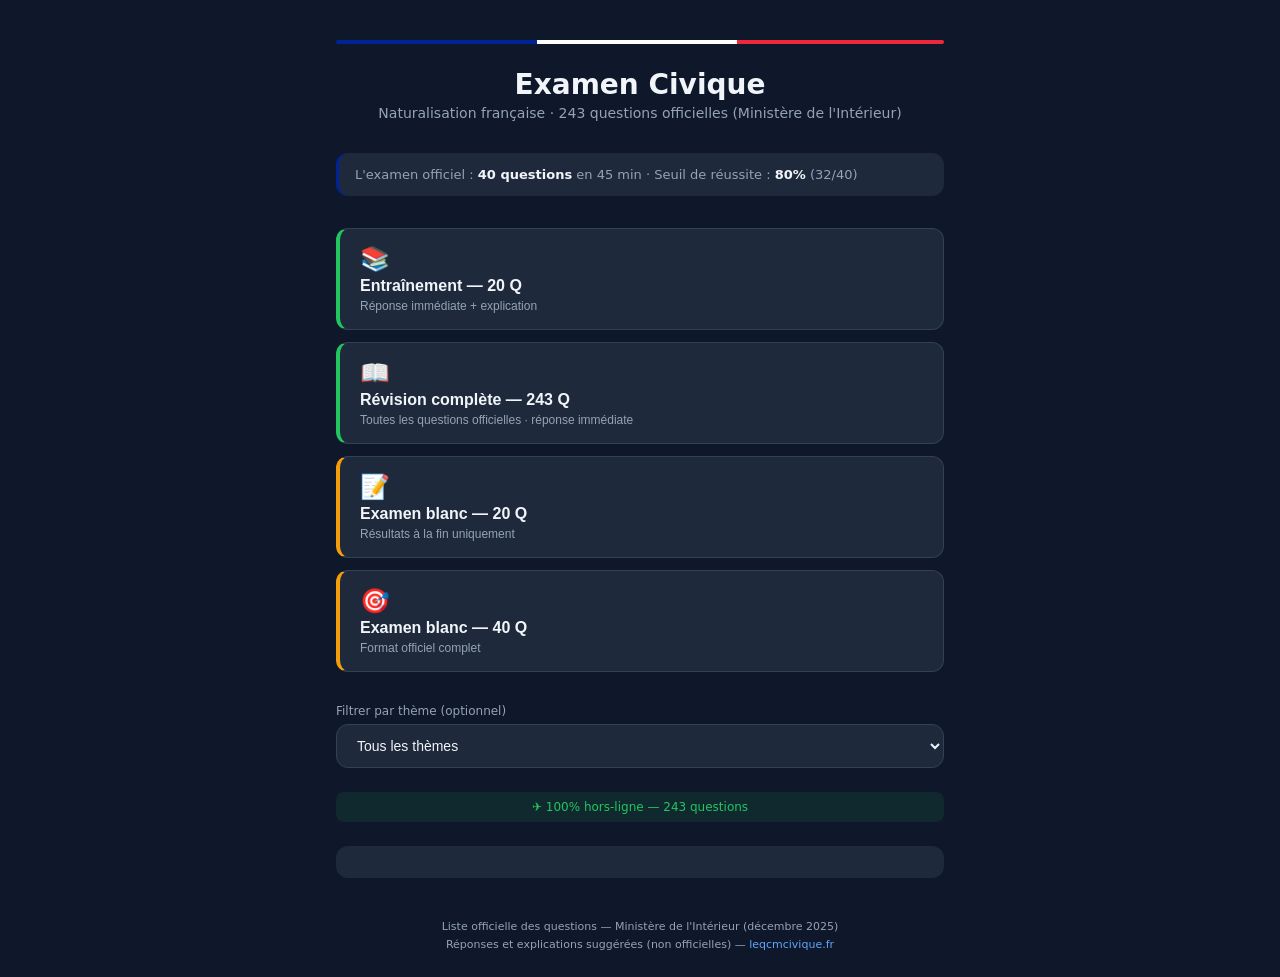
==== commit a934599a: "Use official Ministry question list from December 2025 PDF. Replace the extended question bank with " ====
--- a/civique-offline.html
+++ b/civique-offline.html
@@ -107,7 +107,7 @@
       <header class="hero">
         <div class="tricolor-bar"></div>
         <h1>Examen Civique</h1>
-        <p class="subtitle">Naturalisation française · 258 questions officielles</p>
+        <p class="subtitle">Naturalisation française · 243 questions officielles (Ministère de l'Intérieur)</p>
       </header>
 
       <div class="info-card">
@@ -122,8 +122,8 @@
         </button>
         <button class="mode-btn training" data-mode="training-all">
           <span class="mode-icon">📖</span>
-          <span class="mode-title">Révision complète — 258 Q</span>
-          <span class="mode-desc">Toutes les questions · réponse immédiate</span>
+          <span class="mode-title">Révision complète — 243 Q</span>
+          <span class="mode-desc">Toutes les questions officielles · réponse immédiate</span>
         </button>
         <button class="mode-btn exam" data-mode="exam-20">
           <span class="mode-icon">📝</span>
@@ -148,8 +148,8 @@
       <div class="stats-summary" id="stats-summary"></div>
 
       <footer class="attribution">
-        Questions officielles — Ministère de l'Intérieur<br>
-        Réponses suggérées par <a href="https://leqcmcivique.fr" target="_blank" rel="noopener">leqcmcivique.fr</a>
+        Liste officielle des questions — Ministère de l'Intérieur (décembre 2025)<br>
+        Réponses et explications suggérées (non officielles) — <a href="https://leqcmcivique.fr" target="_blank" rel="noopener">leqcmcivique.fr</a>
       </footer>
     </section>
 
@@ -203,21 +203,15 @@
     </section>
   </div>
 
-  <script>window.QUESTIONS_DATA=[{"t":"République","q":"Complétez les paroles de la Marseillaise \"Allons enfants de la patrie...\"","o":["Le jour de gloire est arrivé","Formez vos bataillons","Marchons vers la liberté","Amour sacré de la patrie"],"a":0,"r":"Il s'agit du début du premier couplet de 'La Marseillaise', l'hymne national français composé par Rouget de Lisle en 1792."},{"t":"République","q":"Dans le cadre d'un entretien d'embauche, que peut-on demander au candidat ?","o":["Sa religion ou ses croyances.","Son orientation sexuelle.","Son état de santé.","La preuve de son autorisation de travail."],"a":3,"r":"L'employeur a l'obligation de vérifier que vous avez le droit de travailler en France. En revanche, il est interdit de vous questionner sur votre santé : seul le médecin du travail est habilité à valider votre aptitude physique."},{"t":"République","q":"Déclarer ses revenus aux services fiscaux est :","o":["Facultatif depuis la mise en œuvre du prélèvement à la source","Une obligation pour tous les foyers fiscaux résidant en France","Uniquement nécessaire si l'on est imposable","Une démarche réservée aux seuls salariés du secteur privé"],"a":1,"r":"En France, la déclaration annuelle des revenus reste obligatoire pour tous, même avec le prélèvement à la source, afin d'établir le montant définitif de l'impôt et de calculer le revenu fiscal de référence nécessaire à de nombreuses prestations sociales."},{"t":"République","q":"En France, les impôts permettent de financer les dépenses publiques. Quelle proposition est correcte ?","o":["Les impôts sont facultatifs pour les résidents de nationalité étrangère.","Les impôts permettent de financer les services publics comme l'éducation et la santé.","Chaque contribuable peut choisir l'affectation précise de ses impôts.","Les impôts sont épargnés sur un compte individuel récupérable à la retraite."],"a":1,"r":"Les impôts, basés sur le principe de la solidarité nationale, financent une très large gamme de services publics essentiels tels que l'éducation, la santé, la justice, la défense, ou encore les infrastructures et les aides sociales."},{"t":"République","q":"La liberté d'association est :","o":["Réservée aux citoyens français uniquement.","Soumise à une autorisation du Préfet.","Un droit fondamental.","Limitée aux syndicats et partis politiques."],"a":2,"r":"La liberté d'association est un principe constitutionnel régi par la loi de 1901. C'est un régime déclaratif : on déclare l'association pour qu'elle existe juridiquement, mais on n'a pas besoin de demander l'autorisation à l'État pour la créer."},{"t":"République","q":"La liberté d'expression sur les réseaux sociaux en France est :","o":["Absolue et illimitée","Soumise à une censure préalable","Libre dans le respect de la loi","Interdite"],"a":2,"r":"Inscrite dans la Déclaration des Droits de l'Homme et du Citoyen, cette liberté n'est pas absolue : elle est encadrée par la loi pour sanctionner les abus (incitation à la haine, diffamation)."},{"t":"République","q":"Lequel de ces prénoms évoque un symbole de la République ?","o":["Jeanne d'Arc","Marie-Antoinette","Marianne","Joséphine"],"a":2,"r":"Marianne est l'allégorie de la République et de ses valeurs (liberté, égalité, fraternité). Elle figure notamment dans les mairies et sur les timbres."},{"t":"République","q":"Lequel de ces symboles représente la République française ?","o":["Les fleurs de lys","La couronne impériale","Le drapeau tricolore","Le drapeau européen"],"a":2,"r":"Le drapeau tricolore (bleu, blanc, rouge) est l'unique emblème national de la France, tel que défini par l'article 2 de la Constitution de la Ve République."},{"t":"République","q":"Où peut-on voir la devise de la République ?","o":["Uniquement sur les mairies.","Sur les pièces de monnaie et les bâtiments publics.","Écrite sur la bande blanche du drapeau français.","Sur les billets de banque en euros."],"a":1,"r":"La devise 'Liberté, Égalité, Fraternité' se trouve sur les édifices publics (mairies, écoles, tribunaux), sur les timbres et les pièces de monnaie. Elle ne figure jamais sur le drapeau, ni sur les billets (qui sont européens)."},{"t":"République","q":"Lesquels sont des symboles officiels de la République française ?","o":["Le Palais de l'Élysée et le Code Civil","Le drapeau tricolore, la Marseillaise et Marianne","Le logo du Gouvernement et le bulletin de vote","Le château de Versailles et le Conseil constitutionnel"],"a":1,"r":"Le drapeau, l'hymne national et la devise sont inscrits dans la Constitution. Marianne est l'allégorie symbolique qui complète ces emblèmes officiels dans les lieux de pouvoir républicains."},{"t":"République","q":"Peut-on brûler publiquement un drapeau français ?","o":["Oui, c'est protégé par la liberté d'expression","Non, l'outrage au drapeau est puni par la loi.","Uniquement dans le cadre d'un événement privé.","Oui, si le drapeau vous appartient légalement."],"a":1,"r":"L'outrage public au drapeau tricolore est une infraction. Il est puni de 1 500 € d'amende (contravention), et jusqu'à 7 500 € (délit) lors d'une manifestation officielle."},{"t":"République","q":"Quand la sécurité sociale a-t-elle été établie en France ?","o":["1945","1936","1958","1981"],"a":0,"r":"La Sécurité sociale a été établie en France en 1945, juste après la Seconde Guerre mondiale, dans le but de garantir une protection sociale universelle à tous les citoyens."},{"t":"République","q":"Que commémore la fête nationale ?","o":["L'Armistice de la Première Guerre mondiale.","La prise de la Bastille et la Fête de la Fédération.","La Déclaration des Droits de l'Homme.","La proclamation de la République."],"a":1,"r":"Le 14 juillet est une double fête : il célèbre la prise de la Bastille (14 juillet 1789, fin de la monarchie absolue) et la Fête de la Fédération (14 juillet 1790, symbole de l'union nationale)."},{"t":"République","q":"Que porte Marianne sur la tête ?","o":["Une couronne de fleurs","Un casque militaire","Un bonnet phrygien","Un diadème"],"a":2,"r":"Marianne porte traditionnellement un bonnet phrygien. Ce symbole, hérité des esclaves affranchis dans l'Antiquité, représente la liberté et la rupture avec l'oppression."},{"t":"Principes et valeurs de la République française","q":"Que signifie le mot \"fraternité\" dans la devise française ?","o":["Le respect strict de la loi par tous.","La liberté totale de chaque individu.","La solidarité entre tous les citoyens.","L'égalité parfaite de tous les revenus."],"a":2,"r":"Dans la devise républicaine, la fraternité exprime le lien de solidarité, de tolérance et d'entraide qui doit unir tous les citoyens au sein de la nation."},{"t":"République","q":"Quel symbole de la République peut-on voir sur les maillots de l'équipe de France de football ?","o":["La devise de la République","Le coq gaulois","Une Marianne","Le drapeau européen"],"a":1,"r":"Le coq gaulois est un emblème traditionnel symbolisant la France. S'il n'est pas un symbole officiel mentionné dans la Constitution de 1958, il représente l'identité nationale, notamment dans le domaine sportif et sur certains monuments aux morts."},{"t":"Histoire, géographie et culture","q":"Quelle est la devise de l'Union européenne ?","o":["L'union fait la force.","Unie dans la diversité.","Paix, liberté et justice.","La force par la solidarité."],"a":1,"r":"La devise de l'Union européenne est 'Unie dans la diversité'. Elle souligne que les nations travaillent ensemble pour la paix tout en conservant leurs cultures respectives."},{"t":"République","q":"Quelle est la devise de la République française ?","o":["Ordre et Progrès","Liberté, Égalité, Fraternité","Unité et Solidarité","Paix et Justice"],"a":1,"r":"La devise 'Liberté, Égalité, Fraternité' est inscrite dans l'article 2 de la Constitution de 1958. Elle définit les principes fondamentaux de la vie en société en France."},{"t":"République","q":"Qu'est-ce que la liberté d'association ?","o":["Le droit de créer des entreprises.","Le droit de s'unir pour un projet commun sans chercher à partager de bénéfices.","Le droit de manifester.","Le droit de voter."],"a":1,"r":"Issue de la loi de 1901, la liberté d'association permet à au moins deux personnes de s'unir pour un projet commun (culturel, caritatif, sportif) dans un but autre que de partager des bénéfices."},{"t":"République","q":"Qu'est-ce qu'une liberté ?","o":["Une loi stricte imposée par l'État.","La possibilité de faire tout ce que l'on veut sans aucune restriction.","Le droit de faire tout ce qui ne nuit pas à autrui et qui est garanti par la loi.","Une permission accordée par le gouvernement."],"a":2,"r":"Selon la Déclaration des droits de l'homme et du citoyen de 1789, la liberté consiste à pouvoir faire tout ce qui ne nuit pas à autrui ; son exercice est encadré par la loi."},{"t":"Principes et valeurs de la République française","q":"Selon la Constitution, la France est une République...","o":["fédérale, religieuse, parlementaire et libérale.","indivisible, laïque, démocratique et sociale.","centralisée, souveraine, pacifique et unitaire.","européenne, unie, participative et égalitaire."],"a":1,"r":"L'article premier de la Constitution de 1958 définit la France comme une République indivisible, laïque, démocratique et sociale. Elle assure l'égalité devant la loi de tous les citoyens."},{"t":"République","q":"Sur quel document peut-on voir Marianne ?","o":["Sur les billets en euros.","Sur la carte électorale ou la carte nationale d'identité.","Sur le drapeau français.","Sur le passeport uniquement."],"a":1,"r":"Marianne est l'allégorie de la République. Son effigie figure notamment sur la carte électorale, la carte d'identité, ainsi que sur les timbres-poste."},{"t":"République","q":"Une des valeurs de la devise républicaine est l'Égalité. Qu'est-ce que cela signifie ?","o":["Que l'État doit verser à tous les citoyens le même revenu mensuel, quel que soit leur travail.","Que tous les citoyens sont égaux devant la loi, quelles que soient leurs origines ou leurs croyances.","Que la loi s'applique différemment selon la situation sociale ou l'origine ethnique des personnes.","Que l'égalité des droits ne s'applique qu'aux personnes de nationalité française de naissance."],"a":1,"r":"L'égalité juridique garantit que la loi est la même pour tous (qu'elle protège ou qu'elle punisse), sans distinction de naissance, de religion ou d'origine, conformément à la Déclaration des Droits de l'Homme et du Citoyen."},{"t":"République","q":"Une personne peut-elle changer librement de religion en France ?","o":["Non, cela nécessite une déclaration préalable en préfecture.","Oui, la France garantit la liberté de conscience et de culte.","Seulement si la nouvelle religion est reconnue par l'État.","Non, le changement de religion n'est pas reconnu par le droit civil."],"a":1,"r":"La liberté de conscience, inscrite dans la Déclaration des Droits de l'Homme et du Citoyen et confirmée par la loi de 1905, inclut le droit de choisir, de pratiquer ou de changer de religion, ou de n'en avoir aucune."},{"t":"Principes et valeurs de la République française","q":"Selon le principe de laïcité, que signifie la neutralité de l'Etat ?","o":["L'État interdit toute expression ou pratique religieuse dans l'espace public pour l'ensemble des citoyens.","L'État nomme et rémunère les dirigeants des principaux cultes de France.","L'État autorise et soutient financièrement uniquement les cultes historiques.","L'État ne finance et ne favorise aucune religion."],"a":3,"r":"La laïcité sépare les Églises et l'État. La neutralité signifie que l'État n'intervient pas dans l'organisation des cultes, n'en subventionne aucun (loi de 1905) et les traite tous équitablement, garantissant ainsi la liberté de conscience."},{"t":"Institutions","q":"Que peut faire un usager du service public dans une mairie ?","o":["Faire une demande de titre de séjour ou de renouvellement de visa.","Déclarer ses impôts sur le revenu.","Obtenir un acte de naissance ou déposer une demande de passeport.","Demander un extrait de casier judiciaire."],"a":2,"r":"La mairie gère l'état civil (naissances, mariages) et les titres d'identité. Attention : les titres de séjour relèvent de la Préfecture, les impôts du centre des finances publiques, et le casier judiciaire du Ministère de la Justice."},{"t":"République","q":"En France, il est possible pour l'État de financer :","o":["La construction de nouveaux édifices religieux.","Les services publics tels que l'éducation nationale et la santé.","Les activités culturelles des grandes religions.","Les salaires des ministres du culte (prêtres, imams, rabbins)."],"a":1,"r":"Selon la loi de 1905, la République ne salarie ni ne subventionne aucun culte. Elle finance en revanche les services publics (écoles, hôpitaux)."},{"t":"République","q":"En quelle année la loi de séparation des Églises et de l'État a-t-elle été votée ?","o":["1945","1905","1958","1889"],"a":1,"r":"La loi de séparation des Églises et de l'État a été votée en 1905."},{"t":"République","q":"Que dit la loi de 1905 ?","o":["Elle impose le financement des édifices religieux par l'impôt national.","Elle garantit la liberté de culte et la neutralité de l'État vis-à-vis des religions.","Elle dispose que la religion catholique est la religion de la majorité des Français.","Elle interdit la pratique religieuse dans l'espace privé."],"a":1,"r":"La loi du 9 décembre 1905 instaure la laïcité en séparant les sphères religieuses et politiques, garantissant à chacun la liberté d'exercer son culte sous réserve du respect de l'ordre public."},{"t":"République","q":"Que garantit le principe de laïcité ?","o":["La primauté d'une religion.","La neutralité de l'État en matière de religion et la liberté de conscience.","L'interdiction de pratiquer toute religion.","Le financement de toutes les religions par l'État."],"a":1,"r":"La laïcité assure la liberté de croire ou de ne pas croire, et la neutralité de l'État."},{"t":"République","q":"Quel jour célèbre-t-on officiellement la laïcité en France ?","o":["Le 14 juillet","Le 11 novembre","Le 9 décembre","Le 1er janvier"],"a":2,"r":"La Journée nationale de la laïcité est célébrée le 9 décembre, date anniversaire de la loi de 1905 de séparation des Églises et de l'État."},{"t":"République","q":"Quel symbole religieux peut être porté dans une école publique dans le respect de la laïcité ?","o":["Un signe religieux ostensible (très visible).","Aucun, le port de tout signe religieux est strictement interdit.","Un signe religieux discret (uniquement par les élèves).","Un signe religieux couvrant le visage."],"a":2,"r":"La loi du 15 mars 2004 interdit aux élèves le port de signes 'ostensibles' (visibles) dans les écoles publiques, mais autorise les signes discrets (ex: petite médaille). En revanche, les enseignants et personnels (agents publics) ont l'interdiction absolue de porter tout signe religieux, même discret, au nom de la neutralité du service public."},{"t":"République","q":"Quel terme désigne précisément la haine ou les préjugés contre les Juifs ?","o":["Xénophobie","Racisme","Antisémitisme","Islamophobie"],"a":2,"r":"L'antisémitisme est la haine ou les préjugés dirigés contre les Juifs."},{"t":"République","q":"Quel texte est considéré comme le texte fondateur de la laïcité ?","o":["La Déclaration des Droits de l'Homme et du Citoyen de 1789","La Constitution française de 1958","La loi de 1905 de séparation des Églises et de l'État","Le Concordat de 1801"],"a":2,"r":"La loi de 1905 est le texte fondamental qui a instauré la séparation entre l'Église et l'État en France."},{"t":"République","q":"Quelle institution française doit rester neutre en matière de religion ?","o":["Les partis politiques","L'État","Les syndicats","Les associations culturelles"],"a":1,"r":"L'État français, dans sa mission de service public, doit être neutre en matière de religion."},{"t":"République","q":"Qu'est-ce que la laïcité ?","o":["Un régime de tolérance envers toutes les religions.","La séparation de l'État et des religions, garantissant la liberté de conscience.","La liberté de ne pas croire en Dieu, uniquement.","L'obligation pour tous les citoyens d'être neutres en matière religieuse."],"a":1,"r":"La laïcité est le principe qui assure la neutralité de l'État vis-à-vis des religions et garantit la liberté de conscience."},{"t":"République","q":"À l'école, la charte de la laïcité permet de :","o":["Interdire le port de tout signe religieux par les parents d'élèves.","Rappeler les principes de neutralité et de respect mutuel au sein de l'établissement.","Organiser des cours de catéchisme pour toutes les confessions.","Dispenser certains élèves de suivre les enseignements obligatoires."],"a":1,"r":"La Charte de la laïcité est un texte pédagogique qui explicite les principes républicains et les règles de vie commune à l'école."},{"t":"République","q":"Qui doit respecter et veiller à la neutralité religieuse dans les services publics ?","o":["Uniquement les employés de mairie.","Les agents publics.","Les citoyens utilisateurs du service.","Les représentants religieux."],"a":1,"r":"Les agents publics sont tenus de respecter et de faire respecter la neutralité religieuse dans l'exercice de leurs fonctions."},{"t":"République","q":"Une personne déclare ne croire en aucun dieu. On peut dire :","o":["Elle est laïque.","Elle est athée.","Elle est agnostique.","Elle est antireligieuse."],"a":1,"r":"Une personne qui ne croit en aucun dieu est athée. La laïcité, quant à elle, désigne la neutralité de l'État et n'empêche pas de croire ou de ne pas croire."},{"t":"Système institutionnel et politique","q":"Comment est désigné le Premier ministre ?","o":["Par élection directe par les citoyens.","Par le Président de la République.","Par le Parlement.","Par cooptation parmi les ministres."],"a":1,"r":"Le Premier ministre est nommé par le Président de la République."},{"t":"Système institutionnel et politique","q":"Qui peut se présenter aux élections présidentielles ?","o":["Les citoyens français âgés d'au moins 25 ans.","Les citoyens français majeurs remplissant certaines conditions.","Les personnes nées en France.","Les citoyens français ayant exercé un mandat électoral national."],"a":1,"r":"Pour être candidat à l'élection présidentielle, il faut être citoyen français, majeur, inscrit sur les listes électorales, ne pas être frappé d'inéligibilité et obtenir un certain nombre de parrainages d'élus."},{"t":"Système institutionnel et politique","q":"À qui appartient la souveraineté nationale ?","o":["Au Président de la République.","Au Gouvernement.","Au peuple.","Aux députés."],"a":2,"r":"La souveraineté nationale appartient au peuple, qui l'exerce par ses représentants et par la voie du référendum."},{"t":"Système institutionnel et politique","q":"Qui est élu lors des élections municipales ?","o":["Les maires.","Les conseillers municipaux.","Les conseillers départementaux.","Les conseillers régionaux."],"a":1,"r":"Les citoyens élisent les conseillers municipaux au suffrage universel direct. Ce sont ensuite ces conseillers qui élisent le maire lors de la première séance du conseil municipal."},{"t":"Système institutionnel et politique","q":"L'inscription sur les listes électorales est :","o":["Obligatoire.","Facultative.","Automatique lors de tout déménagement.","Conditionnée au paiement d'impôts locaux."],"a":0,"r":"En France, l'inscription sur les listes électorales est obligatoire pour tous les citoyens en âge de voter, même si la loi ne prévoit pas de sanction financière en cas de non-inscription."},{"t":"Système institutionnel et politique","q":"Quelle condition est nécessaire pour voter aux élections présidentielles ?","o":["Être citoyen d'un pays de l'Union européenne résidant en France.","Être de nationalité française et inscrit sur les listes électorales.","Payer des impôts en France depuis au moins 3 ans.","Être propriétaire de son logement principal."],"a":1,"r":"Seuls les citoyens français majeurs peuvent voter à la présidentielle. Les citoyens européens ne peuvent voter qu'aux élections municipales et européennes."},{"t":"Système institutionnel et politique","q":"Quelle condition faut-il remplir pour être candidat aux élections municipales ?","o":["Être majeur, français ou citoyen européen, et avoir un lien avec la commune (y résider ou y payer des impôts).","Être majeur, exclusivement de nationalité française, et résider dans la commune.","Être majeur, inscrit sur les listes électorales, et posséder un bien immobilier.","Être majeur, de nationalité française, et titulaire d'un diplôme universitaire."],"a":0,"r":"Pour être candidat aux élections municipales, il faut être majeur, de nationalité française ou citoyen d'un pays membre de l'Union européenne, jouir de ses droits civiques et avoir une attache avec la commune (y être inscrit comme électeur ou y payer des impôts locaux)."},{"t":"Système institutionnel et politique","q":"Parmi ces autorités, laquelle est élue ?","o":["Le Préfet","Le Premier ministre","Le Maire","Le Président de la Cour de Cassation"],"a":2,"r":"Le maire est élu par les membres du conseil municipal (suffrage indirect), eux-mêmes élus par les citoyens. Les autres fonctions citées (préfet, Premier ministre, magistrat) sont nommées."},{"t":"Système institutionnel et politique","q":"Quelles sont les fonctions du maire ?","o":["Représenter la commune, exécuter les décisions du conseil municipal et veiller à l'ordre public.","Voter des lois locales, rendre la justice pénale et diriger la police nationale.","Représenter le département, gérer l'entretien des lycées et nommer les magistrats.","Lever les impôts nationaux, présider le tribunal d'instance et commander la gendarmerie."],"a":0,"r":"Le maire est à la fois le représentant de la commune, l'exécutif des décisions du conseil municipal et l'autorité chargée de la police administrative dans sa commune pour maintenir l'ordre public."},{"t":"Système institutionnel et politique","q":"Une personne, n'ayant pas d'accès à internet, veut s'inscrire sur les listes électorales pour pouvoir voter aux prochaines élections politiques. Où peut-elle s'inscrire ?","o":["En se rendant à la mairie de son domicile (ou par courrier).","Au commissariat de police ou à la gendarmerie.","À la préfecture de son département.","Auprès du tribunal judiciaire."],"a":0,"r":"Sans internet, l'inscription se fait soit au guichet de la mairie, soit par courrier postal. Le commissariat sert à faire une procuration, pas à s'inscrire."},{"t":"Droits et devoirs","q":"À quel âge peut-on devenir électeur ?","o":["À partir de 16 ans.","À partir de 18 ans.","À partir de 21 ans.","À partir de 25 ans."],"a":1,"r":"En France, le droit de vote s'acquiert à la majorité légale, c'est-à-dire à 18 ans, à condition d'être inscrit sur les listes électorales."},{"t":"Système institutionnel et politique","q":"En France, est-ce obligatoire de voter ?","o":["Oui, le vote est obligatoire sous peine d'amende.","Non, le vote est un droit, pas une obligation.","Seulement pour les fonctionnaires.","Uniquement lors des élections présidentielles."],"a":1,"r":"En France, le vote est un droit et un devoir civique (moral), mais il n'est pas légalement obligatoire pour les citoyens."},{"t":"Système institutionnel et politique","q":"A-t-on le droit de ne pas respecter une loi ?","o":["Oui, si la loi est injuste.","Non, chacun est tenu de respecter la loi.","Uniquement en cas de désobéissance civile pacifique.","Si la majorité des citoyens est contre."],"a":1,"r":"Chacun est tenu de respecter la loi. Le non-respect des lois peut entraîner des sanctions."},{"t":"Système institutionnel et politique","q":"Comment sont désignés les députés ?","o":["Ils sont nommés directement par le Président de la République.","Ils sont élus par les citoyens lors des élections législatives.","Ils sont élus au suffrage indirect par un collège de grands électeurs.","Ils sont choisis par le Premier ministre et le gouvernement."],"a":1,"r":"Les députés sont élus par les citoyens au suffrage universel direct lors des élections législatives, tandis que les sénateurs sont élus au suffrage indirect."},{"t":"Système institutionnel et politique","q":"Qui vote les lois ?","o":["Le Président de la République.","Le Gouvernement.","Le Parlement (composé de l'Assemblée nationale et du Sénat).","Les citoyens par référendum uniquement."],"a":2,"r":"En France, le pouvoir législatif est exercé par le Parlement (l'Assemblée nationale et le Sénat), qui débat et vote les lois."},{"t":"Système institutionnel et politique","q":"La séparation des pouvoirs est un principe fondamental. Quels sont les trois pouvoirs concernés ?","o":["Le pouvoir exécutif, le pouvoir législatif et le pouvoir judiciaire.","Le pouvoir présidentiel, le pouvoir ministériel et le pouvoir parlementaire.","Le pouvoir central, le pouvoir régional et le pouvoir local.","Le pouvoir de l'armée, le pouvoir de la police et le pouvoir de la justice."],"a":0,"r":"La séparation des pouvoirs concerne le pouvoir exécutif, le pouvoir législatif et le pouvoir judiciaire."},{"t":"Système institutionnel et politique","q":"Qu'est-ce que l'État de droit ?","o":["Un régime où le Chef de l'État est au-dessus des règles.","Un système où tout le monde, y compris l'État, doit respecter la loi.","Un pays où la police a tous les pouvoirs pour maintenir l'ordre.","Une situation où les juges décident de la politique du pays."],"a":1,"r":"Dans un État de droit, personne n'est au-dessus des lois, pas même le Président ou le gouvernement. Cela protège les citoyens contre l'arbitraire (le pouvoir absolu)."},{"t":"Système institutionnel et politique","q":"Quelles sont les durées du mandat du conseil municipal et du maire ?","o":["Conseil municipal : 4 ans, Maire : 5 ans.","Conseil municipal : 6 ans, Maire : 6 ans.","Conseil municipal : 6 ans, Maire : 5 ans.","Conseil municipal : 5 ans, Maire : 6 ans."],"a":1,"r":"En France, les conseillers municipaux sont élus pour un mandat de 6 ans. Le maire, élu par ces conseillers, l'est également pour la même durée."},{"t":"Système institutionnel et politique","q":"Qui est élu lors des élections législatives ?","o":["Les conseillers municipaux","Les sénateurs","Les députés","Le Président de la République"],"a":2,"r":"Les élections législatives permettent d'élire les députés. Ils siègent à l'Assemblée nationale, où ils votent les lois et contrôlent l'action du gouvernement."},{"t":"Système institutionnel et politique","q":"Quelle est la durée du mandat du Président de la République française ?","o":["7 ans","5 ans","4 ans","6 ans"],"a":1,"r":"Le mandat du Président de la République française est de 5 ans (quinquennat) depuis la révision constitutionnelle de 2000, entrée en vigueur en 2002. Auparavant, il était de 7 ans (septennat)."},{"t":"Système institutionnel et politique","q":"Quelle est la durée du mandat des députés ?","o":["7 ans","6 ans","4 ans","5 ans"],"a":3,"r":"Les députés sont élus pour un mandat de 5 ans, appelé une législature (sauf en cas de dissolution de l'Assemblée nationale par le Président)."},{"t":"Système institutionnel et politique","q":"Quelle est la durée du mandat des sénateurs ?","o":["5 ans","7 ans","6 ans","4 ans"],"a":2,"r":"Le mandat des sénateurs est de 6 ans."},{"t":"Système institutionnel et politique","q":"Qui dirige l'action du gouvernement ?","o":["Le Président de la République","Le Premier ministre","Le Ministre de l'Intérieur","Le Président de l'Assemblée Nationale"],"a":1,"r":"Le Premier ministre dirige l'action du gouvernement et est responsable devant le Parlement."},{"t":"Système institutionnel et politique","q":"En France, est-ce possible d'adhérer à un parti politique ?","o":["Non, l'adhésion est réservée aux seuls agents de la fonction publique.","Oui, c'est un droit fondamental lié à la liberté d'association.","Oui, mais cela nécessite une autorisation préalable du ministère de l'Intérieur.","Non, les partis politiques n'ont pas d'existence légale en France."],"a":1,"r":"L'adhésion à un parti est un droit fondamental découlant de la liberté d'association et de l'article 4 de la Constitution."},{"t":"Système institutionnel et politique","q":"Qui sanctionne l'auteur d'un vol ?","o":["Le procureur de la République","L'officier de police judiciaire","Le juge","Le ministre de la Justice"],"a":2,"r":"Seul le juge a le pouvoir de prononcer une peine (sanction). La police mène l'enquête et le procureur décide s'il faut poursuivre l'auteur devant le tribunal."},{"t":"Système institutionnel et politique","q":"Qui gère les collèges publics ?","o":["La commune","Le département","La région","L'État"],"a":1,"r":"Le département gère les collèges publics. Pour rappel, la commune gère les écoles primaires et maternelles, tandis que la région gère les lycées."},{"t":"Système institutionnel et politique","q":"Qui gère les écoles primaires et maternelles publiques ?","o":["La commune","Le département","La région","L'État"],"a":0,"r":"La commune possède et gère matériellement les écoles maternelles et primaires publiques (locaux, restauration, agents), tandis que l'État rémunère les enseignants."},{"t":"Système institutionnel et politique","q":"Comment sont désignés les maires ?","o":["Par le préfet.","Par le conseil départemental.","Par le conseil municipal.","Par vote direct des habitants."],"a":2,"r":"Le maire est élu par les membres du conseil municipal (les conseillers municipaux) parmi eux."},{"t":"Système institutionnel et politique","q":"Quelle collectivité territoriale est responsable des transports régionaux ?","o":["La commune","Le département","La région","L'État"],"a":2,"r":"La région est responsable de l'organisation des transports régionaux (trains, bus)."},{"t":"Système institutionnel et politique","q":"Quelle est l'une des voies possibles pour modifier la Constitution ?","o":["Une loi ordinaire du Parlement.","Un vote de l'Assemblée Nationale uniquement.","Un référendum.","Une décision du Conseil constitutionnel."],"a":2,"r":"La Constitution peut être modifiée par voie de référendum (après vote par les deux assemblées), ou par un vote au Congrès (réunion de l'Assemblée Nationale et du Sénat)."},{"t":"Système institutionnel et politique","q":"Qui assure l'intérim du président de la République en cas de décès ?","o":["Le Premier ministre.","Le Président du Sénat.","Le Président de l'Assemblée Nationale.","Le Ministre de la Justice."],"a":1,"r":"Selon l'article 7 de la Constitution, en cas de vacance de la Présidence (décès, démission ou empêchement), l'intérim est provisoirement assuré par le Président du Sénat."},{"t":"Institutions","q":"Quel est le rôle du Conseil constitutionnel ?","o":["Conseiller le Gouvernement sur la rédaction des lois.","Vérifier que les lois respectent la Constitution.","Juger les conflits entre particuliers en dernier recours.","Voter le budget de l'État."],"a":1,"r":"Le Conseil constitutionnel vérifie la conformité des lois avec la Constitution avant leur promulgation. Il veille aussi à la régularité des élections nationales (présidentielles, législatives)."},{"t":"Système institutionnel et politique","q":"Quelle condition est obligatoire pour se présenter à l'élection présidentielle ?","o":["Être de nationalité française, être majeur et jouir de ses droits civiques.","Être de nationalité française de naissance et n'avoir aucune double nationalité.","Être de nationalité française, être majeur et avoir plus de quarante ans.","Être de nationalité française, être majeur et payer des impôts en France."],"a":0,"r":"Pour être candidat à l'élection présidentielle, il faut être de nationalité française, être majeur, et jouir de ses droits civiques. D'autres conditions, comme l'obtention de 500 parrainages d'élus, sont également nécessaires."},{"t":"Système institutionnel et politique","q":"Combien y a-t-il de départements en France ?","o":["90","101","83","96"],"a":1,"r":"La France compte 101 départements : 96 départements en métropole et 5 départements d'outre-mer (la Guadeloupe, la Martinique, la Guyane, La Réunion et Mayotte)."},{"t":"Système institutionnel et politique","q":"Comment est organisé le découpage administratif de la France ?","o":["Régions, départements, communes.","Provinces, arrondissements, cantons.","Départements, régions, préfectures.","Grandes villes, petites villes, villages."],"a":0,"r":"L'organisation administrative de la France repose sur trois principaux échelons de collectivités territoriales : la commune, le département et la région."},{"t":"Système institutionnel et politique","q":"Qui représente l'État dans un département ?","o":["Le maire","Le préfet","Le président du conseil départemental","Le député"],"a":1,"r":"Le préfet est nommé par le président de la République. Il représente l'État et le Gouvernement dans le département, où il est notamment responsable de la sécurité et de l'ordre public."},{"t":"Système institutionnel et politique","q":"Quel est le rôle du Président de la République ?","o":["Diriger l'action du gouvernement au quotidien.","Être le Chef de l'État, garant de la Constitution et des institutions.","Voter les lois à la place du Parlement.","Nommer les députés et les sénateurs."],"a":1,"r":"Le Président veille au respect de la Constitution et assure le fonctionnement régulier des pouvoirs publics. Il nomme le Premier ministre, mais ne dirige pas le gouvernement (rôle du Premier ministre) et ne vote pas les lois (rôle du Parlement)."},{"t":"Système institutionnel et politique","q":"Quel est le rôle du Premier ministre ?","o":["Représenter la France à l'étranger.","Diriger l'action du gouvernement et assurer l'exécution des lois.","Contrôler la conformité des lois à la Constitution.","Promulguer les lois votées par le Parlement."],"a":1,"r":"Le Premier ministre dirige le gouvernement (art. 21). Attention aux confusions : c'est le Président qui promulgue les lois et représente l'État, et le Conseil constitutionnel qui vérifie la conformité des lois."},{"t":"Système institutionnel et politique","q":"Quel est le rôle du Défenseur des droits ?","o":["Défendre les intérêts de l'État face aux citoyens.","Veiller au respect des droits et libertés et lutter contre les discriminations.","Juger les conflits du travail (licenciements, salaires).","Défendre les consommateurs contre les entreprises."],"a":1,"r":"C'est une autorité indépendante qui défend les citoyens face à l'administration et lutte contre les discriminations. Attention : il ne s'occupe pas des litiges privés (consommation, travail) s'il n'y a pas de discrimination, et ce n'est pas un juge."},{"t":"Union européenne","q":"En quelle année la citoyenneté européenne a-t-elle été créée ?","o":["1957 (Traité de Rome)","1992 (Traité de Maastricht)","2002 (Passage à l'Euro)","1979 (Première élection du Parlement)"],"a":1,"r":"La citoyenneté européenne a été instituée par le Traité de Maastricht signé en 1992. Elle complète la citoyenneté nationale sans la remplacer."},{"t":"Histoire, géographie et culture","q":"Quel est le dernier Etat à avoir intégré l'Union Européenne en 2013 ?","o":["La Bulgarie.","La Roumanie.","La Croatie.","La Slovénie."],"a":2,"r":"La Croatie est le dernier pays à avoir rejoint l'Union européenne, le 1er juillet 2013 (elle était alors le 28e État membre). Depuis le départ du Royaume-Uni en 2020 (Brexit), l'Union compte aujourd'hui 27 États membres."},{"t":"Système institutionnel et politique","q":"Qui a composé l'hymne de l'Union européenne ?","o":["Ludwig van Beethoven","Wolfgang Amadeus Mozart","Johann Sebastian Bach","Frédéric Chopin"],"a":0,"r":"L'hymne européen est basé sur l'Ode à la Joie de Ludwig van Beethoven."},{"t":"Système institutionnel et politique","q":"Quand est célébrée la journée de l'Europe ?","o":["Le 14 juillet","Le 9 mai","Le 1er mai","Le 11 novembre"],"a":1,"r":"La journée de l'Europe est célébrée le 9 mai, en commémoration de la déclaration de Robert Schuman de 1950, acte fondateur de l'intégration européenne."},{"t":"Système institutionnel et politique","q":"Où est le siège de la Banque centrale européenne ?","o":["Paris","Berlin","Francfort","Bruxelles"],"a":2,"r":"Le siège de la Banque Centrale Européenne est à Francfort, en Allemagne."},{"t":"Système institutionnel et politique","q":"Où est le siège de la Commission européenne ?","o":["Strasbourg","Luxembourg","Bruxelles","Amsterdam"],"a":2,"r":"Le siège de la Commission européenne est à Bruxelles, en Belgique."},{"t":"Système institutionnel et politique","q":"Qui siège au Parlement européen ?","o":["Des représentants des gouvernements nationaux.","Des eurodéputés élus par les citoyens des États membres.","Des juges nommés.","Des experts économiques."],"a":1,"r":"Le Parlement européen est composé de députés élus par les citoyens des pays membres de l'Union européenne."},{"t":"Système institutionnel et politique","q":"Les citoyens de l'Union européenne peuvent-ils voter aux élections locales dans un autre Etat de l'Union ?","o":["Oui, à toutes les élections politiques de ce pays.","Oui, s'ils y résident et sont inscrits sur les listes électorales.","Non, le droit de vote y est strictement réservé aux citoyens nationaux.","Non, sauf s'ils y possèdent des biens immobiliers."],"a":1,"r":"Un citoyen européen résidant dans un autre État membre a le droit de voter et de se présenter aux élections municipales (locales) et européennes, mais pas aux élections nationales."},{"t":"Système institutionnel et politique","q":"Combien d'États font partie de l'Union européenne actuellement ?","o":["27","28","26","29"],"a":0,"r":"L'UE compte 27 pays membres. Le nombre est passé de 28 à 27 suite au départ du Royaume-Uni (Brexit). Attention à ne pas confondre avec la zone Euro (20 pays) ou les étoiles du drapeau (12)."},{"t":"Système institutionnel et politique","q":"En quelle année le traité de Maastricht, qui marque la fondation de l'Union européenne, a-t-il été signé ?","o":["1986","1992","1997","2001"],"a":1,"r":"Le traité de Maastricht a été signé en 1992, marquant une étape clé dans la construction européenne."},{"t":"Système institutionnel et politique","q":"Quel traité concerne la construction de l'Union européenne ?","o":["Le traité de Versailles (1919).","Les accords d'Évian (1962).","Le traité de Maastricht (1992).","L'Édit de Nantes (1598)."],"a":2,"r":"Il s'agit du traité de Maastricht (1992). Alors que les autres options concernent la fin de conflits (Versailles, Évian) ou la tolérance religieuse (Nantes), Maastricht organise l'union politique et économique des États membres."},{"t":"Système institutionnel et politique","q":"Quel État a quitté l'Union Européenne en 2020 ?","o":["La Suisse","Le Royaume-Uni","La Norvège","L'Islande"],"a":1,"r":"Le Royaume-Uni a quitté l'Union Européenne en 2020, suite au Brexit."},{"t":"Système institutionnel et politique","q":"Quel est l'hymne de l'Union Européenne ?","o":["La Marseillaise","Ode à la Joie","Le Chant des Partisans","La Brabançonne"],"a":1,"r":"L'hymne de l'Union Européenne est l'Ode à la Joie, basée sur la Neuvième Symphonie de Beethoven."},{"t":"Système institutionnel et politique","q":"De quoi est composé le drapeau européen ?","o":["De bandes bleues et blanches.","D'étoiles bleues sur fond blanc.","De douze étoiles dorées formant un cercle sur fond bleu.","De trois couleurs nationales."],"a":2,"r":"Le drapeau européen est composé de douze étoiles dorées formant un cercle sur fond bleu."},{"t":"Système institutionnel et politique","q":"Qui élit les députés européens ?","o":["Les gouvernements nationaux.","Les citoyens des États membres.","Le Parlement national.","Le Conseil européen."],"a":1,"r":"Les députés européens sont élus par les citoyens de chaque État membre de l'Union européenne."},{"t":"Système institutionnel et politique","q":"Où est le siège du Parlement européen ?","o":["Bruxelles","Luxembourg","Strasbourg","Francfort"],"a":2,"r":"Le Parlement européen a son siège officiel à Strasbourg, en France."},{"t":"Droits et devoirs","q":"À quoi sert le droit de grève ?","o":["À cesser le travail tout en maintenant son salaire intégral.","À permettre aux salariés de cesser collectivement le travail pour défendre leurs intérêts professionnels.","À contester une décision purement politique du gouvernement sans lien avec l'entreprise.","À permettre à un salarié de refuser individuellement de travailler."],"a":1,"r":"La grève est un arrêt collectif et concerté du travail pour des motifs professionnels. Attention : le salaire est suspendu pendant la grève et la grève purement politique est interdite."},{"t":"Droits et devoirs","q":"Au nom de quoi l'État justifie-t-il la restriction des droits ?","o":["Pour des raisons d'économies budgétaires uniquement.","Pour la sauvegarde de l'ordre public et l'intérêt général.","Pour protéger les intérêts électoraux du parti au pouvoir.","Selon la seule volonté discrétionnaire du Président de la République."],"a":1,"r":"Les libertés fondamentales peuvent être limitées par la loi uniquement si cela est nécessaire pour garantir l'ordre public ou l'intérêt général."},{"t":"Droits et devoirs","q":"Laquelle de ces citations est inscrite dans la Déclaration des Droits de l'Homme et du Citoyen de 1789 ?","o":["Le droit de vote universel.","La liberté consiste à pouvoir faire tout ce qui ne nuit pas à autrui.","Le droit à un logement décent.","Le droit de se syndiquer."],"a":1,"r":"La Déclaration des Droits de l'Homme et du Citoyen de 1789 proclame que la liberté consiste à pouvoir faire tout ce qui ne nuit pas à autrui."},{"t":"Droits et devoirs","q":"L'article 4 de la Déclaration des droits de l'homme et du citoyen affirme que \"la liberté consiste à pouvoir faire tout ce qui ne nuit pas à autrui\". Qu'est-ce que cela signifie ?","o":["Que chacun peut agir selon sa seule volonté sans aucune restriction.","Que la liberté individuelle s'arrête là où commence celle des autres.","Que la liberté individuelle permet d'ignorer la loi par conviction personnelle.","Que l'État a le droit d'interdire toute initiative individuelle."],"a":1,"r":"La liberté n'est pas absolue : elle est limitée par le respect des droits d'autrui et par la loi, qui garantit l'intérêt général."},{"t":"Droits et devoirs","q":"Que dit l'article 1er de la Constitution française ?","o":["La France est une République libre, égalitaire et fraternelle.","La France est une République indivisible, laïque, démocratique et sociale.","La France est une démocratie parlementaire souveraine.","La France est une République fédérale et décentralisée."],"a":1,"r":"Il ne faut pas confondre l'Article 1er (Indivisible, Laïque, Démocratique, Sociale) avec la Devise de la France (Liberté, Égalité, Fraternité). De plus, la France n'est pas un état fédéral."},{"t":"Droits et devoirs","q":"Que garantit la liberté de la presse ?","o":["Que toute information peut être diffusée, même si elle est fausse.","Que les médias peuvent publier des informations sans censure préalable de l'État.","Que les journalistes bénéficient d'une immunité totale devant la justice.","Que l'État valide les articles avant leur publication."],"a":1,"r":"La liberté de la presse garantit la diffusion d'informations sans contrôle a priori de l'État (loi de 1881). Toutefois, les journalistes restent juridiquement responsables de leurs propos (diffamation, injure)."},{"t":"Droits et devoirs","q":"Que permet la liberté de circulation ?","o":["De voyager dans le monde entier sans pièce d'identité.","De se déplacer et de résider librement sur le territoire national.","De s'installer sur un terrain privé sans l'accord du propriétaire.","De franchir les frontières nationales sans aucun contrôle."],"a":1,"r":"Aussi appelée « liberté d'aller et venir », elle permet de circuler et de s'installer partout en France. Elle est limitée par le respect de la propriété privée et les nécessités de l'ordre public (contrôles d'identité)."},{"t":"Droits et devoirs","q":"Que signifie être citoyen d'un État ?","o":["Résider légalement sur le territoire avec une carte de séjour.","Avoir des droits (notamment de vote) et des devoirs envers cet État.","Être né sur le territoire, même sans avoir la nationalité.","Être soumis aux lois sans pouvoir participer à la vie politique."],"a":1,"r":"La citoyenneté est un lien juridique et politique. Elle ne se limite pas à habiter dans le pays (résidence) ou à y être né. Elle donne des droits politiques (voter, être élu) en échange de devoirs."},{"t":"Droits et devoirs","q":"Que sont les droits fondamentaux ?","o":["Des droits réservés uniquement aux personnes ayant la nationalité française.","Des droits essentiels et inaliénables garantis par la Constitution.","Des libertés absolues qui permettent de tout faire sans limite.","Des règles qui changent à chaque élection présidentielle."],"a":1,"r":"Ce sont les libertés essentielles (expression, sûreté, etc.) protégées au plus haut niveau (Constitution, DDHC). Ils s'appliquent à tous les êtres humains (pas seulement aux Français) et l'État ne peut pas les supprimer."},{"t":"Droits et devoirs","q":"Quel droit protège une personne contre une arrestation arbitraire ?","o":["La présomption d'innocence.","Le droit à la sûreté.","La liberté de circulation.","L'immunité diplomatique."],"a":1,"r":"C'est le droit à la sûreté (Article 2 de la DDHC). Ce terme historique ne signifie pas 'sécurité dans la rue', mais la garantie qu'on ne peut pas être arrêté ou détenu sans motif légal."},{"t":"Histoire et Valeurs","q":"Quel est le texte fondateur établissant les droits et les devoirs de chaque citoyen ?","o":["La Déclaration Universelle des Droits de l'Homme (1948).","La Déclaration des Droits de l'Homme et du Citoyen de 1789.","Le Traité de l'Union Européenne (Maastricht).","Le Code Civil de Napoléon (1804)."],"a":1,"r":"C'est la Déclaration de 1789. Bien que la déclaration de 1948 soit importante, le texte 'fondateur' historique du système français est bien celui de la Révolution. Le Code Civil, lui, organise la vie privée, pas les droits politiques."},{"t":"Droits et devoirs","q":"Quel texte affirme que tous les hommes naissent libres et égaux en droits ?","o":["La Déclaration des Droits de l'Homme et du Citoyen de 1789.","La Constitution de 1958.","Le Code du Travail.","Le Code Napoléon."],"a":0,"r":"Il s'agit de l'article 1er de la Déclaration de 1789. Ce texte a une valeur juridique suprême en France car il fait partie du 'bloc de constitutionnalité' sur lequel s'appuie le Conseil constitutionnel."},{"t":"Droits et devoirs","q":"Quelle situation est une atteinte à la dignité humaine ?","o":["Être licencié par son employeur pour une faute grave.","Recevoir une amende pour non-respect du code de la route.","Être soumis à des conditions de travail ou de vie dégradantes (esclavage moderne).","Se voir refuser un prêt bancaire par un établissement financier."],"a":2,"r":"La dignité humaine est un principe absolu qui interdit de traiter un être humain comme une chose (torture, esclavage, conditions insalubres). Un licenciement ou une amende sont des sanctions légales, pas des atteintes à la dignité."},{"t":"Droits et devoirs","q":"Qu'est-ce que la liberté d'expression ?","o":["Le droit de tout dire, y compris des propos racistes ou haineux.","Le droit de communiquer ses idées et opinions, dans le respect de la loi.","Le droit de diffuser des informations fausses sans aucune vérification.","Le droit d'insulter quelqu'un publiquement s'il nous a énervé."],"a":1,"r":"La liberté d'expression n'est pas absolue. Elle permet de tout dire *sauf* ce qui est interdit par la loi : l'incitation à la haine, la diffamation, l'injure publique ou l'apologie du terrorisme."},{"t":"Droits et devoirs","q":"Suite à une interpellation par la police, il est possible de :","o":["Être jugé et condamné directement par le policier.","Demander à parler à un avocat.","Refuser de donner son identité.","Exiger de rentrer chez soi pour récupérer des affaires."],"a":1,"r":"Dès le placement en garde à vue qui fait suite à l'interpellation, vous avez le droit de demander l'assistance d'un avocat. De plus, seul un juge (autorité judiciaire) dispose du pouvoir de vous condamner, et non les forces de l'ordre."},{"t":"Laïcité et République","q":"Tous les citoyens français ont-ils une religion ?","o":["Oui, il est obligatoire de déclarer une appartenance religieuse ou athée à la mairie.","Non, la religion est un choix individuel (liberté de conscience).","Non, car la République demande aux citoyens d'abandonner leur religion.","Oui, la Constitution impose la tradition catholique."],"a":1,"r":"La France est une République laïque qui garantit la liberté de conscience. L'État ne demande jamais quelle est votre religion (c'est une donnée privée) et ne vous demande pas d'y renoncer, ni d'en avoir une."},{"t":"Droits et devoirs","q":"À quel âge est la majorité numérique en France ?","o":["15 ans","18 ans","13 ans","16 ans"],"a":0,"r":"La majorité numérique est fixée à 15 ans. C'est l'âge à partir duquel un mineur peut consentir seul au traitement de ses données personnelles par les réseaux sociaux. Cela ne change pas la majorité civile qui reste fixée à 18 ans."},{"t":"Droits et devoirs","q":"Dans lequel de ces endroits est-on autorisé à fumer ?","o":["Dans les transports en commun.","Dans les lieux de travail fermés.","Dans un lieu privé.","Dans les hôpitaux."],"a":2,"r":"Il est généralement interdit de fumer dans les lieux publics fermés, y compris les transports et les hôpitaux. Les lieux privés le permettent."},{"t":"Droits et devoirs","q":"En France, la conduite sans permis d'une moto est :","o":["Une simple infraction administrative sans gravité.","Un délit passible d'une peine de prison et d'une forte amende.","Autorisée si l'on est propriétaire du véhicule.","Tolérée pour les trajets de courte distance."],"a":1,"r":"La conduite sans permis est un délit. Elle expose le conducteur à de lourdes sanctions pénales (jusqu'à 1 an de prison et 15 000 € d'amende) et entraîne l'exclusion des garanties d'assurance en cas d'accident."},{"t":"Droits et devoirs","q":"En quoi consiste le devoir de solidarité ?","o":["À s'occuper uniquement de sa propre famille et de ses proches.","À contribuer au bien commun (impôts, cotisations) et à porter secours.","À ne jamais intervenir dans les problèmes des autres.","À utiliser systématiquement toutes les aides sociales disponibles."],"a":1,"r":"La solidarité n'est pas seulement morale, elle est institutionnelle (payer ses impôts pour financer la protection sociale) et juridique (obligation de porter secours à une personne en danger)."},{"t":"Droits et devoirs","q":"Est-ce légal d'être marié à plusieurs personnes en même temps ?","o":["Oui en France, dans certaines religions.","Non, la polygamie est interdite en France.","En France, uniquement si les époux sont d'accord.","En France, uniquement si le mariage a été célébré à l'étranger."],"a":1,"r":"En France, le mariage est monogame, c'est-à-dire qu'il n'est légal d'être marié qu'à une seule personne à la fois. La loi française s'applique, quelles que soient les pratiques religieuses ou les lois d'autres pays."},{"t":"Droits et devoirs","q":"Est-ce obligatoire de déclarer ses impôts chaque année en France ?","o":["Oui, la déclaration reste obligatoire pour tous les résidents fiscaux.","Non, ce n'est plus la peine avec le prélèvement à la source.","Uniquement si on est imposable (si on paye des impôts).","Seulement pour les propriétaires immobiliers."],"a":0,"r":"Oui, c'est obligatoire, même avec le prélèvement à la source. La déclaration permet de faire le bilan de l'année (régularisation), de recevoir des crédits d'impôt et d'obtenir son avis d'imposition, indispensable pour de nombreuses démarches."},{"t":"Droits et devoirs","q":"Est-il obligatoire de porter secours à une personne en danger ?","o":["Non, c'est un choix personnel et moral.","Oui, c'est une obligation légale si cela ne présente pas de risque pour soi.","Seulement pour les médecins et les pompiers.","Uniquement si l'on est responsable de l'accident."],"a":1,"r":"Le Code pénal punit la 'non-assistance à personne en danger'. Tout citoyen doit aider une personne en péril par son action directe ou en contactant les secours, à condition qu'il n'y ait pas de risque pour lui-même ou pour les tiers."},{"t":"Droits et devoirs","q":"Être juré d'assises est :","o":["Une profession rémunérée.","Un devoir civique.","Une option pour les retraités.","Une activité volontaire."],"a":1,"r":"Être juré d'assises est un devoir civique obligatoire pour les citoyens tirés au sort. Sauf motif d'empêchement légitime (santé, âge), s'y soustraire est passible d'une amende."},{"t":"Droits et devoirs","q":"La vente d'alcool en France est interdite aux personnes de moins de :","o":["16 ans","18 ans","21 ans","25 ans"],"a":1,"r":"La vente d'alcool est interdite aux personnes de moins de 18 ans en France."},{"t":"Droits et devoirs","q":"Le non-respect du code de la route est :","o":["Un simple litige civil qui se règle uniquement entre assurances.","Une infraction passible de sanctions administratives ou pénales.","Un délit entraînant systématiquement une peine de prison.","Une faute qui n'est sanctionnée qu'en cas d'accident avec un tiers."],"a":1,"r":"Le non-respect du code de la route constitue une infraction à la loi (contravention ou délit) passible de sanctions par l'État (amendes, retrait de points, suspension du permis), indépendamment de la survenue d'un accident ou de l'intervention des assurances."},{"t":"Droits et devoirs","q":"Lequel de ces crimes ou délits peut entrainer la privation des droits civils et politiques par un juge ?","o":["Un simple excès de vitesse.","Une fraude électorale.","Un tapage nocturne.","Un litige de voisinage."],"a":1,"r":"La privation des droits civils et politiques (comme le droit de vote ou d'éligibilité) peut être prononcée par un juge pour des infractions graves, telles que la fraude électorale. Les simples contraventions (excès de vitesse, tapage nocturne) ou les conflits civils ne permettent pas cette sanction."},{"t":"Droits et devoirs","q":"Pour obtenir une carte d'identité, il faut :","o":["Être de nationalité française.","Avoir obligatoirement 18 ans.","Être né sur le territoire français.","Avoir un passeport valide."],"a":0,"r":"La seule condition obligatoire est d'être français. L'âge ne compte pas (un bébé peut avoir une carte d'identité) et on peut être français en étant né à l'étranger."},{"t":"Principes et valeurs de la République française","q":"Pour quel motif peut-on limiter la liberté d'expression ?","o":["Pour sanctionner un discours de haine.","Pour empêcher la critique de l'État.","Pour censurer une opinion politique.","Pour protéger le pouvoir en place."],"a":0,"r":"La liberté d'expression est fondamentale, mais la loi la limite pour protéger les individus. Les abus comme la diffamation, l'injure ou l'incitation à la haine et au racisme sont punis par la justice."},{"t":"Droits et devoirs","q":"Que doit faire un citoyen s'il est appelé à être juré dans un procès d'assises ?","o":["Il peut refuser s'il ne se sent pas capable de juger.","Il est obligé de siéger, sauf motif grave reconnu valable.","Il doit témoigner à la barre de ce qu'il sait sur l'affaire.","Il peut se faire remplacer par un avocat."],"a":1,"r":"Être juré est une obligation civique. On ne peut pas refuser (sauf dispense pour raison de santé, familiale ou professionnelle grave acceptée par la commission). L'absence injustifiée est punie de 3 750 € d'amende."},{"t":"Droits et devoirs","q":"Quel est l'âge de la majorité civile en France ?","o":["16 ans","21 ans","18 ans","25 ans"],"a":2,"r":"La majorité civile est fixée à 18 ans en France."},{"t":"Droits et devoirs","q":"Quel est l'un des devoirs principaux d'un citoyen français ?","o":["Voter obligatoirement à toutes les élections, sous peine d'amende.","Soutenir inconditionnellement la politique du gouvernement en place.","Obéir uniquement aux lois qui ne sont pas contraires à ses convictions personnelles.","Respecter les lois et participer à la défense nationale si nécessaire."],"a":3,"r":"Le respect de la loi s'impose à tous (on ne choisit pas). La défense nationale (appel sous les drapeaux en cas de guerre) est un devoir constitutionnel. Le vote, lui, est un droit et un devoir moral, mais il n'est pas juridiquement obligatoire."},{"t":"Droits et devoirs","q":"Quelle est l'infraction la plus grave ?","o":["Le délit","La contravention","Le crime","L'incivilité"],"a":2,"r":"Le droit pénal français classe les infractions en trois catégories selon leur gravité : la contravention (la moins grave), le délit (jugé au tribunal correctionnel) et le crime (jugé aux Assises)."},{"t":"Droits et devoirs","q":"Qu'est-ce que la citoyenneté numérique ?","o":["La capacité technique à programmer des logiciels ou à coder.","L'utilisation responsable des outils numériques pour participer à la vie démocratique.","L'obligation légale de posséder un compte sur les réseaux sociaux.","Le fait d'effectuer ses démarches administratives exclusivement sur internet."],"a":1,"r":"Ce n'est pas une compétence technique (savoir coder), mais une attitude : respecter les autres en ligne, vérifier ses sources (éducation aux médias) et utiliser le numérique pour s'engager."},{"t":"Droits et devoirs","q":"Qu'est-ce que le devoir de mémoire ?","o":["La nostalgie du passé et la volonté de revenir aux traditions anciennes.","Une obligation morale de se souvenir des souffrances du passé pour éviter qu'elles ne se reproduisent.","L'obligation légale de connaître par cœur toutes les dates de l'histoire de France.","Un devoir réservé uniquement aux anciens combattants et aux victimes."],"a":1,"r":"Ce n'est pas de la nostalgie ni un simple cours d'histoire. C'est une vigilance citoyenne : se souvenir des drames (guerres, Shoah, esclavage) pour défendre les valeurs démocratiques aujourd'hui."},{"t":"Système institutionnel et politique","q":"Qui peut être appelé à faire partie d'un jury d'assises en France ?","o":["Les citoyens français tirés au sort.","Tous les résidents vivant en France.","Uniquement les juges professionnels.","Les fonctionnaires de la République."],"a":0,"r":"Les jurés d'assises sont des citoyens français (âgés d'au moins 23 ans) qui sont tirés au sort sur les listes électorales pour participer au jugement des crimes les plus graves."},{"t":"Droits et devoirs","q":"Une personne est privée de ses droits civils et politiques pendant 5 ans suite à une condamnation. Parmi ces propositions laquelle est correcte ? Pendant 5 ans,...","o":["elle ne peut plus travailler dans une entreprise privée.","elle ne peut plus voyager librement hors du territoire.","elle ne peut plus voter ni se présenter aux élections.","elle ne peut plus passer le permis de conduire français."],"a":2,"r":"La privation des droits civiques et politiques (souvent prononcée par un juge) entraîne la perte du droit de vote et d'éligibilité, mais n'enlève pas le droit fondamental de travailler ou de circuler."},{"t":"Histoire, géographie et culture","q":"Parmi ces textes, lequel a été adopté sous Napoléon Ier ?","o":["La Déclaration des Droits de l'Homme et du Citoyen.","Le Code civil.","La loi sur l'école gratuite et obligatoire.","Le Code du travail."],"a":1,"r":"Promulgué en 1804 par Napoléon, le Code civil unifie les règles de vie (famille, propriété) pour tous les Français. La Déclaration date de la Révolution (1789) et l'école gratuite de Jules Ferry (1881)."},{"t":"Histoire, géographie et culture","q":"Qui a été président de la Ve République ?","o":["Jules Ferry","Léon Blum","Jean Jaurès","Charles de Gaulle"],"a":3,"r":"C'est Charles de Gaulle (premier président de la Ve République en 1958). Jules Ferry (l'école), Léon Blum (congés payés) et Jean Jaurès sont de grandes figures de la République, mais d'époques antérieures (IIIe République)."},{"t":"Histoire, géographie et culture","q":"Quel est l'objectif des lois scolaires de la IIIe République ?","o":["Rendre l'instruction religieuse obligatoire dans toutes les écoles.","Créer une école publique, gratuite et laïque.","Interdire définitivement l'existence des écoles privées.","Rendre l'enseignement supérieur obligatoire pour tous."],"a":1,"r":"Sous la IIIe République, les lois de 1881 et 1882 de Jules Ferry ont rendu l'enseignement primaire public gratuit, laïque et obligatoire, sans interdire l'enseignement privé ni imposer de religion."},{"t":"Histoire, géographie et culture","q":"Que signifie la date du 14 juillet pour les Français ?","o":["C'est la fête nationale (Prise de la Bastille et Fête de la Fédération).","C'est la commémoration de l'Armistice de la Première Guerre mondiale.","C'est la célébration de la victoire de 1945 sur l'Allemagne nazie.","C'est l'anniversaire de la proclamation de la Ve République."],"a":0,"r":"C'est la fête nationale. Elle commémore la prise de la Bastille (14 juillet 1789, fin de l'absolutisme) et la Fête de la Fédération (14 juillet 1790, union nationale). L'Armistice, c'est le 11 novembre."},{"t":"Système institutionnel et politique","q":"Pourquoi l'année 1958 est importante pour la France ?","o":["Elle marque la fin officielle de la Seconde Guerre.","Elle marque l'abolition totale de la peine de mort.","Elle marque la création de l'Union européenne (UE).","Elle marque la naissance de la Cinquième République."],"a":3,"r":"L'année 1958 est historique car elle correspond à l'adoption par référendum de l'actuelle Constitution française, portée par le général de Gaulle, fondant ainsi la Ve République."},{"t":"Union européenne","q":"Lequel de ces pays est un pays fondateur de l'Union Européenne ?","o":["Le Royaume-Uni","L'Italie","L'Espagne","La Pologne"],"a":1,"r":"L'Italie est l'un des 6 pays fondateurs (traité de Rome, 1957) avec la France, l'Allemagne, la Belgique, les Pays-Bas et le Luxembourg. L'Espagne a rejoint l'UE en 1986 et le Royaume-Uni, membre depuis 1973, l'a quittée en 2020."},{"t":"Histoire, géographie et culture","q":"Simone Veil est une figure importante de l'histoire française. Elle a notamment :","o":["Été la première femme présidente de la République.","Porté la loi autorisant l'avortement en France.","Écrit la Déclaration des droits de la femme en 1791.","Été la première femme Première ministre de la France."],"a":1,"r":"Rescapée de la Shoah et ministre de la Santé, Simone Veil a porté en 1975 la loi dépénalisant l'Interruption Volontaire de Grossesse (IVG). Elle a également été la première présidente du Parlement européen."},{"t":"Histoire, géographie et culture","q":"Dans quelle région est située une partie des plages du débarquement ayant permis d'engager la libération de la France ?","o":["La Bretagne","La Normandie","Les Hauts-de-France","L'Alsace"],"a":1,"r":"Les plages du débarquement du 6 juin 1944 (Omaha Beach, Utah Beach, etc.) se situent en Normandie."},{"t":"Histoire, géographie et culture","q":"Dans quelle ville les rois de France étaient-ils couronnés ?","o":["Paris","Versailles","Reims","Chartres"],"a":2,"r":"Les rois de France étaient traditionnellement couronnés dans la cathédrale de Reims."},{"t":"Histoire, géographie et culture","q":"Quel roi de France a été guillotiné pendant la Révolution française ?","o":["Louis XIV","Louis XV","Louis XVI","Henri IV"],"a":2,"r":"Louis XVI a été guillotiné le 21 janvier 1793."},{"t":"Histoire, géographie et culture","q":"En quelle année a débuté la Révolution française ?","o":["1776","1789","1815","1848"],"a":1,"r":"La Révolution française a débuté en 1789 avec la prise de la Bastille."},{"t":"Histoire, géographie et culture","q":"En quelle année Napoléon Ier est-il devenu empereur ?","o":["1799","1804","1810","1815"],"a":1,"r":"Napoléon Bonaparte a été proclamé Empereur des Français en 1804."},{"t":"Histoire, géographie et culture","q":"Lequel de ces personnages a un lien avec la République française ?","o":["Louis XIV","Jules Ferry","Napoléon Ier","Jeanne d'Arc"],"a":1,"r":"Jules Ferry est une figure emblématique de la IIIe République. Il est l'auteur des lois de 1881-1882 qui ont instauré l'école publique gratuite, laïque et obligatoire en France."},{"t":"Histoire, géographie et culture","q":"De quand date l'appel à la résistance du général de Gaulle ?","o":["18 juin 1940","8 mai 1945","6 juin 1944","11 novembre 1918"],"a":0,"r":"Le général de Gaulle a lancé son appel à la résistance le 18 juin 1940 depuis Londres."},{"t":"Histoire, géographie et culture","q":"Qu'est-ce que la Shoah ?","o":["La famine en Ukraine","Le génocide des Juifs par les Nazis pendant la Seconde Guerre mondiale.","La bataille de Stalingrad.","L'attaque de Pearl Harbor."],"a":1,"r":"La Shoah est le génocide des Juifs d'Europe perpétré par le régime nazi. Cet événement constitue un crime contre l'humanité, dont la mémoire est fondamentale pour la République."},{"t":"Histoire, géographie et culture","q":"Quel pays a été une colonie française ?","o":["Le Portugal","Le Brésil","L'Égypte","Le Sénégal"],"a":3,"r":"Le Sénégal a été une colonie française intégrée à l'Afrique Occidentale Française (AOF) jusqu'à son indépendance en 1960."},{"t":"Histoire, géographie et culture","q":"Qui a rendu l'école gratuite, laïque et obligatoire ?","o":["L'empereur des Français Napoléon Bonaparte.","Le célèbre écrivain et politicien Victor Hugo.","Le ministre de l'Instruction publique Jules Ferry.","Le président de la République Charles de Gaulle."],"a":2,"r":"C'est Jules Ferry, en tant que ministre de l'Instruction publique, qui a fait voter les grandes lois scolaires de 1881 et 1882 établissant l'école gratuite, laïque et obligatoire."},{"t":"Histoire, géographie et culture","q":"Depuis quand les Français élisent-ils le président de la République au suffrage universel direct ?","o":["1958","1962","1944","1981"],"a":1,"r":"C'est depuis le référendum de 1962 (voulu par De Gaulle) que ce mode d'élection est adopté. La première élection a eu lieu ensuite en 1965. Avant cela (en 1958), il était élu par des grands électeurs."},{"t":"Histoire, géographie et culture","q":"En quelle année l'Union européenne a-t-elle été fondée?","o":["1945","1992","2002","1975"],"a":1,"r":"L'Union européenne (UE) a été officiellement créée par le traité de Maastricht en 1992. Elle succède à la Communauté économique européenne (CEE), qui avait été fondée en 1957 par le traité de Rome."},{"t":"Histoire, géographie et culture","q":"Quand a eu lieu la Seconde guerre mondiale ?","o":["1914-1918","1939-1945","1940-1944","1945-1948"],"a":1,"r":"La Seconde guerre mondiale a eu lieu de 1939 à 1945."},{"t":"Histoire, géographie et culture","q":"Quand a eu lieu la Première guerre mondiale ?","o":["1914-1918","1939-1945","1912-1913","1918-1922"],"a":0,"r":"La Première guerre mondiale a eu lieu de 1914 à 1918."},{"t":"Histoire, géographie et culture","q":"Sous quel président a été abolie la peine de mort en France ?","o":["Valéry Giscard d'Estaing","Georges Pompidou","François Mitterrand","Jacques Chirac"],"a":2,"r":"La peine de mort a été abolie par la loi du 9 octobre 1981, sous la présidence de François Mitterrand. Le garde des Sceaux, Robert Badinter, a mené ce combat historique devant le Parlement."},{"t":"Histoire, géographie et culture","q":"Que célèbre-t-on le 8 mai ?","o":["L'armistice de la Première Guerre mondiale (1918).","La victoire des Alliés sur l'Allemagne nazie (1945).","La Fête nationale (Prise de la Bastille).","Le débarquement de Normandie (D-Day)."],"a":1,"r":"Le 8 mai 1945 marque la capitulation de l'Allemagne nazie et la fin des combats de la Seconde Guerre mondiale en Europe."},{"t":"Histoire, géographie et culture","q":"Quelle est la première étape de la construction européenne en 1951 ?","o":["La création de la Banque Centrale Européenne","La signature du traité de Rome","La création de la Communauté européenne du charbon et de l'acier (CECA)","L'adoption de l'euro"],"a":2,"r":"La CECA a été créée par le traité de Paris en 1951. C'est l'acte fondateur qui a permis de lier économiquement les pays européens pour garantir une paix durable."},{"t":"Histoire, géographie et culture","q":"Qui était une figure de la Résistance française pendant la Seconde Guerre mondiale ?","o":["Philippe Pétain","Pierre Laval","Jean Moulin","Georges Clemenceau"],"a":2,"r":"Jean Moulin a été un chef emblématique de la Résistance intérieure française."},{"t":"Histoire, géographie et culture","q":"Le 11 novembre est un jour férié. À quoi correspond cette date ?","o":["La fin de la Seconde Guerre mondiale.","L'armistice de la Première Guerre mondiale.","Le début de la Première Guerre mondiale.","La Fête Nationale française."],"a":1,"r":"C'est l'Armistice de 1918 (fin des combats de la Grande Guerre). Attention aux confusions fréquentes : la Seconde Guerre mondiale finit le 8 mai (1945), et la Fête Nationale est le 14 juillet."},{"t":"Histoire, géographie et culture","q":"Depuis quand l'esclavage a-t-il été aboli en France ?","o":["1789","1905","1802","1848"],"a":3,"r":"Il s'agit de l'abolition définitive, signée le 27 avril 1848 sous la IIe République (grâce à Victor Schœlcher). Une première abolition avait eu lieu en 1794, mais Napoléon avait rétabli l'esclavage en 1802."},{"t":"Histoire, géographie et culture","q":"Qui a aboli l'esclavage en France ?","o":["Victor Schœlcher","Toussaint Louverture","Napoléon Bonaparte","Jules Ferry"],"a":0,"r":"C'est Victor Schœlcher qui a rédigé le décret d'abolition définitive de l'esclavage en 1848. Toussaint Louverture a lutté pour la liberté à Saint-Domingue (Haïti). Napoléon l'avait rétabli en 1802 et Jules Ferry est le père de l'école publique."},{"t":"Histoire, géographie et culture","q":"Depuis quelle année l'école publique est-elle gratuite ?","o":["1881","1885","1905","1959"],"a":0,"r":"La loi de 1881 (l'une des 'lois Jules Ferry') a instauré la gratuité de l'école primaire. La loi de 1882 a ensuite ajouté l'obligation d'instruction et la laïcité."},{"t":"Histoire, géographie et culture","q":"En 1944, qu'est-ce qui a changé pour les femmes ?","o":["Elles ont obtenu le droit de vote.","Elles ont obtenu l'égalité salariale.","Elles ont obtenu le droit de divorcer.","Elles ont obtenu le droit de travailler sans autorisation."],"a":0,"r":"En 1944, les femmes françaises ont obtenu le droit de vote et d'éligibilité."},{"t":"Histoire, géographie et culture","q":"Quelle organisation a été créée en 1945 après la Seconde Guerre mondiale ?","o":["La Société des Nations (SDN)","L'Organisation des Nations Unies (ONU)","L'Organisation Mondiale du Commerce (OMC)","L'Organisation du Traité de l'Atlantique Nord (OTAN)"],"a":1,"r":"L'ONU a été fondée le 24 octobre 1945 pour maintenir la paix. Elle remplace la SDN (créée en 1919 après la Grande Guerre). L'OTAN date de 1949 et l'OMC de 1995."},{"t":"Histoire, géographie et culture","q":"En quelle année l'euro est-il devenu la monnaie officielle de la France ?","o":["1992","2000","2002","2007"],"a":2,"r":"L'euro est devenu la monnaie fiduciaire (mise en circulation des pièces et billets) le 1er janvier 2002. Bien que l'union monétaire ait débuté dès 1999 sur les marchés, c'est en 2002 qu'il a remplacé le franc dans la vie quotidienne."},{"t":"Histoire, géographie et culture","q":"Lors de la seconde guerre mondiale, à quelle date la ville de Paris a-t-elle été libérée ?","o":["Le 25 août 1944","Le 6 juin 1944","Le 8 mai 1945","Le 18 juin 1940"],"a":0,"r":"C'est le 25 août 1944 (reddition du Général von Choltitz). Le lendemain (26 août) a eu lieu le défilé de la victoire sur les Champs-Élysées. Ne pas confondre avec le Débarquement en Normandie (6 juin)."},{"t":"Histoire, géographie et culture","q":"Quel était le principal port français impliqué dans la traite négrière au XVIIIe siècle ?","o":["Marseille","Bordeaux","Nantes","Le Havre"],"a":2,"r":"Nantes était le premier port négrier français au XVIIIe siècle, suivi de près par Bordeaux."},{"t":"Histoire, géographie et culture","q":"Quel célèbre philosophe des Lumières a dénoncé l'esclavage ?","o":["Molière","Victor Hugo","Montesquieu","Émile Zola"],"a":2,"r":"C'est Montesquieu (18ème siècle, siècle des Lumières). Molière est du 17ème siècle (Louis XIV), tandis que Victor Hugo et Émile Zola sont des écrivains du 19ème siècle."},{"t":"Histoire, géographie et culture","q":"Quelle oeuvre a été écrite par Victor Hugo ?","o":["Madame Bovary.","Les Misérables.","Le Père Goriot.","Le Petit Prince."],"a":1,"r":"Publié en 1862, 'Les Misérables' est un chef-d'œuvre de Victor Hugo. 'Madame Bovary' a été écrit par Flaubert, 'Le Père Goriot' par Balzac, et 'Le Petit Prince' par Saint-Exupéry."},{"t":"Histoire, géographie et culture","q":"Quel peintre est français ?","o":["Vincent van Gogh","Léonard de Vinci","Claude Monet","Edvard Munch"],"a":2,"r":"Claude Monet est un peintre français, chef de file de l'impressionnisme. Vincent van Gogh était néerlandais, Léonard de Vinci italien (bien qu'il ait fini sa vie en France) et Edvard Munch norvégien."},{"t":"Histoire, géographie et culture","q":"Quel plat est une spécialité de la cuisine française ?","o":["La paëlla","Le risotto","Le coq au vin","Le tajine"],"a":2,"r":"Le coq au vin est un plat emblématique de la gastronomie française, contrairement aux autres options qui sont d'origines espagnole, italienne ou maghrébine."},{"t":"Histoire, géographie et culture","q":"Qui était Marie Curie ?","o":["Une célèbre actrice française du cinéma muet.","Une pionnière dans le domaine de la radioactivité et double prix Nobel.","Une écrivaine française du XIXe siècle.","Une chanteuse d'opéra renommée."],"a":1,"r":"Marie Curie est une physicienne et chimiste d'origine polonaise, naturalisée française. Elle est la seule femme à avoir reçu deux prix Nobel (Physique en 1903 et Chimie en 1911) pour ses recherches pionnières sur la radioactivité."},{"t":"Histoire, géographie et culture","q":"Qui a peint 'La liberté guidant le peuple' ?","o":["Claude Monet","Edgar Degas","Eugène Delacroix","Pierre-Auguste Renoir"],"a":2,"r":"Cette œuvre romantique d'Eugène Delacroix célèbre la Révolution de 1830 (les 'Trois Glorieuses') et constitue un symbole républicain majeur."},{"t":"Histoire, géographie et culture","q":"Dans quel grand musée parisien est exposée la Joconde ?","o":["Le Musée d'Orsay","Le Centre Pompidou","Le Louvre","Le Musée Rodin"],"a":2,"r":"La Joconde, peinte par Léonard de Vinci, est exposée au musée du Louvre à Paris."},{"t":"Histoire, géographie et culture","q":"Quel château célèbre se trouve près de Paris et symbolise le pouvoir royal de Louis XIV ?","o":["Le Château de Chambord","Le Château de Chenonceau","Le Château de Versailles","Le Château d'Angers"],"a":2,"r":"Le Château de Versailles est le symbole du pouvoir de Louis XIV et de la monarchie française."},{"t":"Histoire, géographie et culture","q":"Où peut-on voir des peintures préhistoriques en France ?","o":["Au Château de Versailles","Dans la grotte de Lascaux","Au Mont-Saint-Michel","Aux alignements de Carnac"],"a":1,"r":"Située en Dordogne, la grotte de Lascaux (dont on visite aujourd'hui la réplique pour protéger le site original) abrite de célèbres peintures rupestres du Paléolithique."},{"t":"Histoire, géographie et culture","q":"Quel peintre célèbre a peint les Nymphéas ?","o":["Paul Cézanne","Auguste Renoir","Claude Monet","Edgar Degas"],"a":2,"r":"Claude Monet, chef de file de l'impressionnisme, a peint la célèbre série des 'Nymphéas' depuis son jardin de Giverny. Elles sont exposées au musée de l'Orangerie à Paris."},{"t":"Histoire, géographie et culture","q":"Pendant quelles journées peut-on visiter gratuitement des lieux culturels en France ?","o":["Les jours fériés","Les week-ends","Les Journées européennes des métiers d'art","Les Journées européennes du patrimoine"],"a":3,"r":"Les Journées européennes du patrimoine permettent de visiter gratuitement des monuments et des lieux de pouvoir (comme le Palais de l'Élysée) habituellement fermés au public."},{"t":"Histoire, géographie et culture","q":"Que symbolise le 1er mai ?","o":["La fête nationale française","La Fête du Travail","La Fête de la Musique","La fête de l'Assomption"],"a":1,"r":"Le 1er mai est la Fête du Travail. C'est l'unique jour férié obligatoirement chômé et payé pour tous les salariés en France (sauf exceptions liées à l'activité)."},{"t":"Histoire, géographie et culture","q":"Qui était Monsieur Rouget de Lisle ?","o":["Le premier président de la République française.","Le compositeur de La Marseillaise.","Le général qui a mené la bataille de Verdun.","L'inventeur du télégraphe."],"a":1,"r":"Claude Joseph Rouget de Lisle est le compositeur de l'hymne national français, La Marseillaise."},{"t":"Histoire, géographie et culture","q":"À quelle occasion a été construite la Tour Eiffel ?","o":["Pour l'Exposition Universelle de 1889","Pour célébrer la fin de la guerre de 1870","Pour l'Exposition Coloniale de 1931","Pour marquer le bicentenaire de la Révolution française"],"a":0,"r":"La Tour Eiffel a été construite pour l'Exposition Universelle de 1889, date choisie pour commémorer le centenaire de la Révolution française."},{"t":"Histoire, géographie et culture","q":"Quelle chaîne de montagne est située entre la France et l'Espagne ?","o":["Le massif des Alpes.","La chaîne des Vosges.","Le massif du Jura.","La chaîne des Pyrénées."],"a":3,"r":"Les Pyrénées forment une frontière naturelle au sud-ouest de la France, la séparant de l'Espagne. Les Alpes la séparent de l'Italie et de la Suisse."},{"t":"Histoire, géographie et culture","q":"Quelle chaîne de montagnes est située entre la France et l'Italie ?","o":["Les Pyrénées","Les Vosges","Le Jura","Les Alpes"],"a":3,"r":"Les Alpes forment une frontière naturelle entre la France et l'Italie."},{"t":"Histoire, géographie et culture","q":"Qui était Molière ?","o":["Un philosophe des Lumières du XVIIIe siècle.","Un écrivain et dramaturge français du XVIIe siècle.","Un célèbre peintre de la Renaissance.","Un poète du XIXe siècle, auteur des Contemplations."],"a":1,"r":"Molière, de son vrai nom Jean-Baptiste Poquelin, est l'auteur de théâtre le plus célèbre du XVIIe siècle (siècle de Louis XIV), connu pour ses comédies comme 'Le Tartuffe' ou 'L'Avare'."},{"t":"Histoire, géographie et culture","q":"Qui était Charles Baudelaire ?","o":["Un philosophe politique.","Un romancier du XIXe siècle.","Un poète français majeur du XIXe siècle.","Un compositeur de musique classique."],"a":2,"r":"Charles Baudelaire est l'auteur du recueil 'Les Fleurs du mal'. Il est considéré comme le précurseur de la poésie moderne, ayant marqué l'histoire littéraire par son exploration du 'Spleen' et de la beauté."},{"t":"Histoire, géographie et culture","q":"Qui était George Sand ?","o":["Une physicienne ayant travaillé sur la radioactivité.","Une peintre célèbre du courant impressionniste.","Une écrivaine française du XIXe siècle.","La première femme élue Présidente de la République."],"a":2,"r":"George Sand (pseudonyme d'Aurore Dupin) est une femme de lettres prolifique du XIXe siècle, connue pour ses romans et son mode de vie indépendant, défiant les conventions de son époque."},{"t":"Histoire, géographie et culture","q":"Qui était Simone de Beauvoir ?","o":["Une femme politique française, entrée au Panthéon en 2018.","Une physicienne célèbre, double lauréate du prix Nobel.","Une philosophe, romancière et théoricienne du féminisme française.","La première femme écrivaine élue à l'Académie française."],"a":2,"r":"Simone de Beauvoir (1908-1986) est une figure clé de la philosophie existentialiste et l'auteure du livre fondateur du féminisme 'Le Deuxième Sexe'. Elle ne doit pas être confondue avec la femme politique Simone Veil."},{"t":"Histoire, géographie et culture","q":"Qui était Albert Camus ?","o":["Un célèbre compositeur de musique classique.","Un historien spécialiste de la Révolution.","Un écrivain et philosophe français prix Nobel.","Un homme politique et ancien ministre."],"a":2,"r":"C'est un grand écrivain et philosophe français. Il est l'auteur du roman L'Étranger. Né en Algérie française, il a reçu le prix Nobel de littérature en 1957."},{"t":"Histoire, géographie et culture","q":"Qui était Marguerite Yourcenar ?","o":["Une cantatrice.","Une peintre.","Une écrivaine et académicienne française.","Une réalisatrice."],"a":2,"r":"Marguerite Yourcenar est une célèbre écrivaine française et la première femme à avoir été élue à l'Académie française, en 1980."},{"t":"Histoire, géographie et culture","q":"Qui était Paul Cézanne ?","o":["Un écrivain français.","Un célèbre compositeur.","Un peintre post-impressionniste français.","Un philosophe."],"a":2,"r":"Paul Cézanne est considéré comme l'un des plus grands peintres de la fin du XIXe siècle."},{"t":"Histoire, géographie et culture","q":"Qui était Auguste Rodin ?","o":["Un écrivain célèbre.","Un peintre impressionniste.","Un sculpteur français.","Un architecte de la Renaissance."],"a":2,"r":"Auguste Rodin est l'un des plus grands sculpteurs français, mondialement connu pour ses œuvres 'Le Penseur' et 'Le Baiser'."},{"t":"Histoire, géographie et culture","q":"Qui était un célèbre compositeur français ?","o":["Wolfgang Amadeus Mozart","Ludwig van Beethoven","Claude Debussy","Johann Sebastian Bach"],"a":2,"r":"Claude Debussy est un compositeur français majeur de la période impressionniste."},{"t":"Histoire, géographie et culture","q":"Qui était Auguste Renoir ?","o":["Un romancier du réalisme.","Un compositeur de musique classique.","Un peintre impressionniste français.","Un homme politique de la IIIe République."],"a":2,"r":"Auguste Renoir est un peintre majeur du mouvement impressionniste, célèbre pour ses scènes de la vie parisienne."},{"t":"Histoire, géographie et culture","q":"Quel musée est situé à Paris ?","o":["Le MUCEM","Le Musée des Confluences","Le Musée du Louvre","Le Musée Fabre"],"a":2,"r":"Le Musée du Louvre, ancienne demeure royale, est l'un des plus grands établissements culturels au monde. Le MUCEM se situe à Marseille, le Musée des Confluences à Lyon et le Musée Fabre à Montpellier."},{"t":"Histoire, géographie et culture","q":"Quel monument historique se trouve sur une île en Normandie ?","o":["Le Château de Caen","Le Mont-Saint-Michel","Le Musée du Débarquement","La Tapisserie de Bayeux"],"a":1,"r":"Le Mont-Saint-Michel est une commune insulaire et un monument historique emblématique, inscrit au patrimoine mondial de l'UNESCO. Les autres sites sont situés sur le continent."},{"t":"Histoire, géographie et culture","q":"Quelle ville française fait partie des 10 plus grandes métropoles du pays ?","o":["Limoges","Poitiers","Lille","Brest"],"a":2,"r":"Lille est la préfecture du département du Nord et le siège de la Métropole européenne de Lille, l'une des zones les plus peuplées de France. Limoges, Poitiers et Brest sont des villes de taille moyenne."},{"t":"Histoire, géographie et culture","q":"Quelle île fait partie des Antilles françaises ?","o":["La Barbade","La Jamaïque","La Martinique","La République Dominicaine"],"a":2,"r":"La Martinique est un département et une région d'outre-mer (DROM). Elle est située dans l'archipel des Petites Antilles, contrairement aux autres options qui sont des États indépendants."},{"t":"Histoire, géographie et culture","q":"Quelle île est française ?","o":["Madagascar","La Corse","La Sicile","La Sardaigne"],"a":1,"r":"La Corse est une île de la mer Méditerranée ayant le statut de collectivité territoriale à statut particulier au sein de la République française. La Sicile et la Sardaigne sont italiennes, et Madagascar est un État indépendant."},{"t":"Histoire, géographie et culture","q":"Quelle est la plus haute montagne de France ?","o":["Le Mont Blanc","Le Mont Ventoux","Le Pic du Midi d'Ossau","La Meije"],"a":0,"r":"Le Mont Blanc, situé dans les Alpes, est le point culminant de la France."},{"t":"Histoire, géographie et culture","q":"Quelle île française est située dans l'océan indien ?","o":["La Guadeloupe","La Martinique","La Réunion","Tahiti"],"a":2,"r":"La Réunion est un département et région d'outre-mer situé dans l'archipel des Mascareignes, dans l'océan Indien."},{"t":"Histoire, géographie et culture","q":"Quel département français a une frontière avec le Brésil ?","o":["La Guadeloupe","La Martinique","La Guyane","Saint-Pierre-et-Miquelon"],"a":2,"r":"La Guyane est une collectivité territoriale française située en Amérique du Sud. Elle partage avec le Brésil la plus longue frontière terrestre de la France (environ 730 km)."},{"t":"Histoire, géographie et culture","q":"De quelle ville française décolle la fusée Ariane ?","o":["Toulouse","Kourou","Evry","Lyon"],"a":1,"r":"Les fusées Ariane décollent du Centre Spatial Guyanais, situé à Kourou en Guyane."},{"t":"Histoire, géographie et culture","q":"Quelle mer ou océan borde la France métropolitaine ?","o":["L'océan Pacifique","La mer Baltique","L'océan Atlantique et la mer Méditerranée","La mer Noire"],"a":2,"r":"La France métropolitaine est bordée par l'océan Atlantique, la mer Méditerranée, la Manche et la mer du Nord."},{"t":"Histoire, géographie et culture","q":"Quelle mer se situe entre la France et l'Angleterre ?","o":["La mer Méditerranée.","La mer Adriatique.","La Manche.","La mer Noire."],"a":2,"r":"La Manche est la mer qui sépare le nord-ouest de la France du sud de l'Angleterre. Elle permet notamment de relier les deux pays par le tunnel sous la Manche."},{"t":"Histoire, géographie et culture","q":"Quelle île est un département d'outre-mer français ?","o":["La Corse","Tahiti (Polynésie française)","La Guadeloupe","L'île Maurice"],"a":2,"r":"La Guadeloupe est un DROM (Département et Région d'Outre-Mer). La Corse fait partie de la France métropolitaine, Tahiti est une collectivité d'outre-mer (COM) et Maurice est un État indépendant."},{"t":"Histoire, géographie et culture","q":"Qu'est-ce que la France d'outre-mer ?","o":["Les régions du sud de la France.","Les territoires français situés hors du continent européen.","Les anciennes colonies devenues indépendantes.","L'ensemble des pays qui parlent français."],"a":1,"r":"La France d'outre-mer désigne les territoires de la République situés loin de l'Europe (Caraïbes, Océan Indien, Pacifique...)."},{"t":"Histoire, géographie et culture","q":"Quelle est la population approximative de la France ?","o":["Environ 30 millions d'habitants","Environ 50 millions d'habitants","Environ 70 millions d'habitants","Environ 90 millions d'habitants"],"a":2,"r":"La France compte environ 68 millions d'habitants. C'est l'un des pays les plus peuplés de l'Union européenne."},{"t":"Histoire, géographie et culture","q":"Quel est le principal port maritime de France ?","o":["Le port de Brest","Le port de Marseille","Le port de Nantes-Saint-Nazaire","Le port de Calais"],"a":1,"r":"Le Grand Port Maritime de Marseille est historiquement le premier port français en termes de tonnage global (marchandises)."},{"t":"Histoire, géographie et culture","q":"Combien y a-t-il de régions en France métropolitaine ?","o":["13","18","95","101"],"a":0,"r":"Depuis la réforme territoriale de 2016, la France métropolitaine compte 13 régions. Si l'on ajoute les 5 régions d'outre-mer, la France en compte 18 au total."},{"t":"Histoire, géographie et culture","q":"Quelle île française se trouve au sud-est du continent africain ?","o":["La Martinique","La Guadeloupe","La Réunion","Saint-Pierre-et-Miquelon"],"a":2,"r":"La Réunion est un Département et Région d'Outre-Mer (DROM) situé dans l'océan Indien. La Martinique et la Guadeloupe sont aux Antilles, et Saint-Pierre-et-Miquelon est au large du Canada."},{"t":"Histoire, géographie et culture","q":"Quel est le chef-lieu de la région Auvergne-Rhône-Alpes ?","o":["Clermont-Ferrand","Grenoble","Lyon","Saint-Étienne"],"a":2,"r":"Lyon est la préfecture (le chef-lieu) de la région Auvergne-Rhône-Alpes. C'est le centre administratif où siège le Conseil régional."},{"t":"Histoire, géographie et culture","q":"Quel est le chef-lieu de la région Bretagne ?","o":["Brest","Lorient","Rennes","Saint-Malo"],"a":2,"r":"Rennes est le chef-lieu et la préfecture de la région Bretagne, regroupant les services administratifs régionaux de l'État."},{"t":"Histoire, géographie et culture","q":"Quel est le chef-lieu de la région Provence-Alpes-Côte d'Azur ?","o":["Marseille","Nice","Toulon","Aix-en-Provence"],"a":0,"r":"Marseille est le chef-lieu de la région PACA. C'est la ville où se situe la préfecture de région et l'hôtel de région."},{"t":"Histoire, géographie et culture","q":"Quel est le 101ème département français depuis 2011 ?","o":["La Guyane","La Martinique","Mayotte","La Réunion"],"a":2,"r":"Mayotte est devenue le 101ème département français en 2011, accédant ainsi au statut de Département et Région d'Outre-Mer (DROM)."},{"t":"Histoire, géographie et culture","q":"Quelle région française est réputée pour ses stations de ski ?","o":["La Bretagne","La Normandie","Le Centre-Val de Loire","Auvergne-Rhône-Alpes"],"a":3,"r":"La région Auvergne-Rhône-Alpes abrite la majeure partie du massif des Alpes et la totalité du Massif central, concentrant les domaines skiables les plus célèbres au monde."},{"t":"Histoire, géographie et culture","q":"Quel fleuve traverse Paris ?","o":["La Loire","La Garonne","La Seine","Le Rhône"],"a":2,"r":"La Seine est le fleuve qui traverse Paris."},{"t":"Vivre dans la société française","q":"Où faut-il déclarer la naissance d'un enfant ?","o":["À la mairie du lieu de naissance.","À la préfecture du département.","Au centre de sécurité sociale.","Au tribunal judiciaire."],"a":0,"r":"La naissance doit être déclarée dans les 5 jours à la mairie du lieu de naissance auprès d'un officier d'état civil."},{"t":"Vivre dans la société française","q":"Quelle action peut réaliser le locataire d'un logement sans l'autorisation du propriétaire ?","o":["Casser un mur pour agrandir une pièce.","Repeindre les murs ou poser des étagères.","Sous-louer le logement à un touriste.","Transformer le logement en commerce."],"a":1,"r":"Le locataire est libre de réaliser des aménagements simples (peinture, décoration) qui ne transforment pas le bien. En revanche, les travaux de transformation (comme abattre une cloison) ou la sous-location requièrent obligatoirement l'accord écrit du propriétaire."},{"t":"Vivre dans la société française","q":"Quel mariage est reconnu légalement ?","o":["Le mariage uniquement religieux (à l'église, à la mosquée, au temple, etc.).","Le mariage civil (célébré à la mairie).","Le mariage coutumier ou traditionnel.","Le mariage contracté uniquement devant un notaire."],"a":1,"r":"En France, seul le mariage civil célébré à la mairie est juridiquement reconnu. Il doit obligatoirement être célébré avant toute cérémonie religieuse, sous peine de sanctions pénales pour le célébrant."},{"t":"Vivre dans la société française","q":"Le stationnement sur une place réservée aux personnes handicapées :","o":["Est autorisé pour tout le monde si l'arrêt ne dure que 2 minutes.","Est interdit, sauf pour les titulaires de la carte spécifique (CMI).","Est autorisé si on laisse les feux de détresse allumés.","Est autorisé si le parking est complet ailleurs."],"a":1,"r":"Il est strictement interdit de stationner sur ces places sans la carte spécifique (CMI Stationnement), même pour quelques minutes ou si l'on reste au volant. C'est une infraction (135€ d'amende)."},{"t":"Vivre dans la société française","q":"Si une machine à laver est cassée, il est possible de :","o":["Demander une indemnisation au fabricant sans preuve d'achat.","Demander au vendeur de la faire réparer ou de la remplacer.","S'en débarrasser sur le trottoir sans autorisation.","Demander à la mairie de payer les réparations."],"a":1,"r":"En vertu de la garantie légale de conformité (valable 2 ans pour un produit neuf), le vendeur est tenu de proposer la réparation ou le remplacement du bien défectueux."},{"t":"Vivre dans la société française","q":"Dans quel cas faut-il déclarer son enfant au service d'état civil ?","o":["Seulement s'il s'agit d'une adoption.","Toujours, après sa naissance.","Uniquement s'il demande la nationalité française.","Jamais, les hôpitaux s'en chargent."],"a":1,"r":"La déclaration de naissance est obligatoire pour tout enfant né en France. Elle doit être faite à la mairie du lieu de naissance dans les 5 jours suivant l'accouchement par une personne ayant assisté à la naissance (généralement le père)."},{"t":"Vivre dans la société française","q":"Quand faut-il déclarer son enfant au service d'état civil ?","o":["Dans les 5 jours suivant la naissance.","Dans les 15 jours suivant la naissance.","Dans le mois suivant la naissance.","Dans l'année suivant la naissance."],"a":0,"r":"La déclaration de naissance est obligatoire pour tout enfant. Elle doit être faite à la mairie du lieu de naissance dans les 5 jours qui suivent l'accouchement."},{"t":"Vivre dans la société française","q":"Quel numéro d'urgence permet d'appeler la police ?","o":["15","17","18","115"],"a":1,"r":"Le 17 est le numéro dédié à la police et à la gendarmerie pour les urgences immédiates. On peut aussi utiliser le 112, numéro d'urgence européen, accessible gratuitement partout dans l'Union européenne."},{"t":"Vivre dans la société française","q":"Quel numéro d'urgence permet d'appeler le SAMU ?","o":["17","18","15","114"],"a":2,"r":"Le numéro d'urgence pour contacter le SAMU (Service d'Aide Médicale Urgente) est le 15."},{"t":"Vivre dans la société française","q":"Auprès de quelle institution les parents peuvent inscrire leurs enfants à l'école publique ?","o":["La préfecture","Le rectorat","La mairie","Le conseil départemental"],"a":2,"r":"L'inscription aux écoles maternelles et élémentaires (premier degré) s'effectue à la mairie. Pour le collège et le lycée, elle dépend de l'académie (rectorat)."},{"t":"Vivre dans la société française","q":"En cas de divorce, qui exerce l'autorité parentale ?","o":["Seulement le parent chez qui l'enfant a sa résidence principale.","Seulement le parent qui verse la pension alimentaire.","Les deux parents, sauf décision contraire du juge.","Le juge aux affaires familiales."],"a":2,"r":"L'autorité parentale est par principe exercée en commun par les deux parents, même en cas de divorce ou de séparation, sauf décision contraire du juge visant à protéger l'intérêt de l'enfant."},{"t":"Vivre dans la société française","q":"Quelle aide permet aux personnes qui ont des difficultés financières d'avoir un avocat ?","o":["La mutuelle santé","L'aide juridictionnelle","Le RSA","L'assurance maladie"],"a":1,"r":"L'aide juridictionnelle prend en charge tout ou partie des frais d'avocat pour les personnes aux revenus modestes."},{"t":"Vivre dans la société française","q":"Qui peut demander le divorce de personnes mariées ?","o":["Uniquement le procureur de la République.","Uniquement le juge.","Un ou les deux époux.","Les parents des époux."],"a":2,"r":"Le divorce peut être demandé par un seul des époux (divorce pour altération définitive du lien conjugal, pour faute) ou par les deux époux (divorce par consentement mutuel). Il s'agit d'une démarche personnelle et non d'une initiative d'une tierce partie."},{"t":"Vivre dans la société française","q":"Auprès de quel organisme faut-il demander le remboursement des frais de santé ?","o":["La CAF","La CPAM","L'URSSAF","Le Trésor Public"],"a":1,"r":"La CPAM (Caisse Primaire d'Assurance Maladie) gère les remboursements de santé. Elle représente la branche 'Maladie' de la Sécurité sociale, alors que la CAF gère les prestations familiales."},{"t":"Vivre dans la société française","q":"La contraception :","o":["Est entièrement à la charge financière de l'utilisateur.","Est un droit pris en charge par l'Assurance Maladie.","Nécessite obligatoirement l'accord parental pour les mineures.","N'est autorisée que pour les personnes de nationalité française."],"a":1,"r":"En France, la contraception est un droit. Elle est prise en charge par l'Assurance Maladie et est entièrement gratuite et anonyme pour les mineures (sans accord parental requis)."},{"t":"Vivre dans la société française","q":"Qu'est-ce que le principe de confidentialité dans le domaine de la santé ?","o":["L'employeur peut exiger de connaître la maladie d'un salarié.","Le patient n'a pas le droit d'accéder à son dossier médical.","L'hôpital peut partager librement les données d'une personne.","Le médecin ne doit révéler aucune information sur son patient."],"a":3,"r":"C'est ce que l'on nomme le 'secret médical'. En France, les professionnels de santé ont l'obligation absolue de protéger la vie privée des patients et de ne jamais divulguer leurs informations médicales."},{"t":"Vivre dans la société française","q":"À quoi sert la carte Vitale ?","o":["À prouver son identité.","À attester de son droit au RSA.","À simplifier le remboursement des frais de santé.","À justifier de la régularité de son séjour."],"a":2,"r":"La carte Vitale contient les informations nécessaires à la prise en charge de vos frais de santé par l'Assurance Maladie."},{"t":"Vivre dans la société française","q":"À quoi sert une mutuelle santé ?","o":["À remplacer l'Assurance Maladie.","À rembourser le ticket modérateur et d'éventuels dépassements d'honoraires.","À payer uniquement les consultations chez le médecin généraliste.","À obtenir des indemnités en cas d'arrêt de travail prolongé."],"a":1,"r":"La mutuelle santé complète les remboursements de l'Assurance Maladie, en prenant notamment en charge le ticket modérateur et d'éventuels dépassements d'honoraires."},{"t":"Vivre dans la société française","q":"Qu'est-ce que le tiers payant ?","o":["Le paiement d'une partie des frais par le patient.","Le droit pour le patient de ne pas avancer les frais médicaux pris en charge.","Le remboursement des frais par l'employeur.","Le paiement différé des soins."],"a":1,"r":"Le tiers payant permet de ne pas avancer certaines dépenses de santé (médicaments, consultations) lorsque le paiement est directement effectué par l'Assurance Maladie et la mutuelle."},{"t":"Vivre dans la société française","q":"L'inscription à l'Assurance maladie est :","o":["Facultative pour les travailleurs indépendants.","Obligatoire pour tous les résidents réguliers.","Réservée uniquement aux citoyens français.","Soumise à des conditions de revenus."],"a":1,"r":"La Protection Universelle Maladie (PUMA) rend la Sécurité sociale obligatoire pour toute personne résidant en France de manière stable et régulière, sans condition de nationalité ou de revenus."},{"t":"Vivre dans la société française","q":"L'avortement est-il possible en France ?","o":["Non, c'est une pratique interdite par la loi.","Oui, c'est une liberté garantie par la Constitution, dans les conditions prévues par la loi.","Uniquement en cas de danger immédiat pour la vie de la mère.","Seulement si la personne dispose de la nationalité française."],"a":1,"r":"L'interruption volontaire de grossesse (IVG) est une liberté garantie par la Constitution française. Elle est accessible à toute femme, majeure ou mineure, dans les délais légaux."},{"t":"Vivre dans la société française","q":"Travailler sans être déclaré est :","o":["Une pratique autorisée pour les petits boulots.","Un droit contractuel réservé aux étudiants.","Une infraction pénale appelée travail dissimulé.","Un aménagement contractuel autorisé d'un commun accord."],"a":2,"r":"Le travail dissimulé (ou travail au noir) est un délit pénal. Il est lourdement sanctionné car il prive le travailleur de sa protection sociale (chômage, retraite, maladie) et l'État de cotisations."},{"t":"Vivre dans la société française","q":"Qu'est-ce que le SMIC ?","o":["Le Salaire Moyen d'Insertion Citoyenne.","Le Salaire Minimum Interprofessionnel de Croissance.","Le Système Mutualisé des Indemnités de Congés.","Le Statut Minimum des Indépendants et Commerçants."],"a":1,"r":"Le SMIC est le salaire horaire minimum en dessous duquel aucun salarié majeur ne peut être payé en France."},{"t":"Vivre dans la société française","q":"Quelle est la première démarche à réaliser pour chercher un emploi ?","o":["Se syndiquer auprès d'une organisation représentative.","S'inscrire à France Travail (anciennement Pôle emploi).","S'adresser à l'Inspection du travail.","Déposer une demande d'autorisation de travail à la mairie."],"a":1,"r":"S'inscrire à France Travail (anciennement Pôle emploi) est la démarche institutionnelle fondamentale en France pour être accompagné dans sa recherche d'emploi et accéder aux services de formation."},{"t":"Vivre dans la société française","q":"Quelle est la durée légale du temps de travail par semaine ?","o":["30 heures","35 heures","40 heures","45 heures"],"a":1,"r":"La durée légale du travail est de 35 heures par semaine en France."},{"t":"Vivre dans la société française","q":"Qui peut demander un congé parental d'éducation ?","o":["Seulement la mère de l'enfant.","Seulement le père de l'enfant.","Le père, la mère, ou les deux parents.","Uniquement les agents de la fonction publique."],"a":2,"r":"Le congé parental d'éducation est un droit ouvert à tout salarié (père, mère ou les deux parents simultanément ou successivement) justifiant d'au moins un an d'ancienneté dans l'entreprise à la naissance de l'enfant."},{"t":"Vivre dans la société française","q":"Une personne étrangère, en situation régulière, peut créer son entreprise :","o":["Jamais.","Seulement si son conjoint est français.","Oui, sous certaines conditions liées à son titre de séjour.","Uniquement dans des secteurs d'activité spécifiques."],"a":2,"r":"Les étrangers en situation régulière ont le droit de créer une entreprise en France, sous réserve d'avoir un titre de séjour adapté."},{"t":"Vivre dans la société française","q":"Une femme peut-elle créer son entreprise ?","o":["Uniquement si elle est célibataire.","Oui, dans les mêmes conditions qu'un homme.","Seulement avec l'accord de son conjoint.","Uniquement si elle exerce une profession libérale."],"a":1,"r":"Depuis 1965, une femme peut créer une entreprise et ouvrir un compte bancaire sans l'autorisation de son conjoint. Elle a, dans tous les cas, les mêmes droits qu'un homme."},{"t":"Vivre dans la société française","q":"Quels sont les textes qui définissent les règles au travail ?","o":["Le Code de la Sécurité sociale.","Le Code de commerce.","Le Code du travail.","Le Code de procédure civile."],"a":2,"r":"Le Code du travail regroupe l'essentiel des textes législatifs et réglementaires applicables aux relations entre employeurs et salariés."},{"t":"Vivre dans la société française","q":"Quelles sont les affaires traitées par le conseil de prud'hommes ?","o":["Les litiges liés à la consommation.","Les litiges entre employeurs et salariés.","Les conflits de voisinage.","Les divorces."],"a":1,"r":"Le conseil de prud'hommes est une juridiction chargée de régler les litiges individuels du travail."},{"t":"Vivre dans la société française","q":"Qui a le droit de se syndiquer ?","o":["Uniquement les employés du secteur privé.","Seulement les fonctionnaires de l'État.","Tous les travailleurs et les retraités.","Seulement les cadres d'entreprise."],"a":2,"r":"La liberté syndicale est un droit constitutionnel garanti à tous les travailleurs, qu'ils soient salariés, fonctionnaires ou indépendants, ainsi qu'aux retraités pour défendre leurs droits."},{"t":"Vivre dans la société française","q":"Est-il possible de licencier une femme enceinte ou en congé maternité, en raison de sa grossesse ?","o":["Oui, si l'entreprise est en difficulté.","Non, cela est interdit par la loi.","Seulement après la fin de son congé.","Avec une autorisation spéciale du ministère du Travail."],"a":1,"r":"La loi protège les femmes enceintes et celles en congé maternité contre le licenciement lié à leur état."},{"t":"Vivre dans la société française","q":"L'instruction des enfants est obligatoire de :","o":["3 ans à 16 ans.","6 ans à 16 ans.","3 ans à 18 ans.","6 ans à 18 ans."],"a":0,"r":"L'instruction est obligatoire pour tout enfant, français ou étranger, à partir de 3 ans jusqu'à 16 ans."},{"t":"Vivre dans la société française","q":"Des parents ne respectent pas l'obligation d'instruction pour leurs enfants. Quelle sanction maximale risquent-ils ?","o":["Une simple amende de 135 euros.","6 mois de prison et 7 500 euros d'amende.","La suppression définitive des allocations familiales.","Une interdiction de sortie du territoire."],"a":1,"r":"Le non-respect de l'obligation d'instruction sans motif légitime est un délit puni d'une peine maximale de 6 mois de prison et de 7 500 euros d'amende."},{"t":"Vivre dans la société française","q":"Quelle est la définition de l'autorité parentale ?","o":["Un droit de propriété absolu des parents sur la personne de leur enfant.","L'ensemble des droits et devoirs des parents envers leurs enfants.","Le pouvoir de décision du père seul.","La responsabilité d'éduquer les enfants dans une école spécifique."],"a":1,"r":"L'autorité parentale n'est pas un pouvoir absolu, mais un ensemble de droits et de devoirs visant à protéger la sécurité, la santé et la moralité de l'enfant jusqu'à sa majorité."},{"t":"Vivre dans la société française","q":"Quel motif d'absence est accepté par l'école ?","o":["Une convenance personnelle.","Un départ anticipé en vacances.","Une maladie de l'enfant ou un événement familial grave.","Une activité de loisir exceptionnelle."],"a":2,"r":"Seuls les motifs légitimes (maladie, réunion solennelle de famille, empêchement lié aux transports) sont acceptés par l'administration scolaire."},{"t":"Vivre dans la société française","q":"Jusqu'à quel âge l'école est-elle obligatoire ?","o":["14 ans","16 ans","18 ans","20 ans"],"a":1,"r":"L'instruction est obligatoire jusqu'à 16 ans révolus. À noter qu'il existe désormais une obligation de formation supplémentaire jusqu'à 18 ans."},{"t":"Vivre dans la société française","q":"À quel âge commence l'instruction obligatoire des enfants ?","o":["À 2 ans.","À 3 ans.","À 5 ans.","À 6 ans."],"a":1,"r":"Depuis la rentrée 2019 (loi pour une École de la confiance), l'instruction est obligatoire dès l'âge de 3 ans (école maternelle), alors qu'elle débutait auparavant à 6 ans."},{"t":"Culture","q":"Comment s'appellent les établissements scolaires que les élèves intègrent après l'école élémentaire ?","o":["Le lycée","L'école moyenne","Le collège","L'université"],"a":2,"r":"En France, après l'école élémentaire, les élèves intègrent le collège pour le premier cycle du second degré (de la classe de 6ème à la 3ème)."},{"t":"Culture","q":"En tant que parent d'élève, il est possible de :","o":["Participer aux instances représentatives comme le conseil d'école ou d'administration","Décider seul des programmes d'enseignement et des méthodes pédagogiques","Demander le licenciement immédiat d'un enseignant en cas de désaccord","S'opposer à l'obligation de scolarisation de son enfant jusqu'à 16 ans"],"a":0,"r":"Les parents sont membres de la communauté éducative et participent à la vie scolaire via leurs représentants élus aux conseils d'école (primaire) ou d'administration (secondaire)."},{"t":"Culture","q":"Quelle instruction est prévue pour les enfants qui ne parlent pas français ?","o":["Une scolarisation immédiate en classe ordinaire sans aucun accompagnement","Un dispositif spécifique de soutien linguistique favorisant l'inclusion","L'obligation d'obtenir un certificat de maîtrise du français avant toute inscription","Une scolarisation obligatoirement en milieu privé à la charge des parents"],"a":1,"r":"La France garantit le droit à l'éducation pour tous. Les élèves non francophones sont accueillis dans des classes spécifiques pour apprendre le français tout en étant intégrés progressivement en classe ordinaire."},{"t":"République","q":"S'agissant de l'accueil des enfants en situation de handicap à l'école, laquelle des propositions est vraie ?","o":["L'établissement peut refuser l'inscription si le handicap nécessite des aménagements trop coûteux","L'école a l'obligation de s'adapter pour garantir une scolarisation inclusive","La scolarisation en milieu ordinaire est conditionnée par le paiement d'une contribution familiale","L'obligation d'accessibilité des locaux ne s'applique qu'aux établissements privés"],"a":1,"r":"Le principe de l'école inclusive, renforcé par la loi de 2005, impose aux établissements scolaires de s'adapter (matériel, aide humaine) pour accueillir tous les élèves sans discrimination liée au handicap."},{"t":"République","q":"Depuis le 1er juillet 2021, quelle est la durée du congé paternité ?","o":["11 jours calendaires","14 jours calendaires","21 jours calendaires","28 jours calendaires"],"a":3,"r":"La durée totale accordée au second parent est de 28 jours. Elle cumule 3 jours de congé de naissance (à la charge de l'employeur) et 25 jours de congé de paternité (indemnisés par la Sécurité sociale)."},{"t":"République","q":"Est-ce possible de punir physiquement ses enfants ?","o":["Oui, au nom du droit de correction reconnu par l'autorité parentale","Non, la loi interdit toute forme de violence éducative ordinaire (physique ou psychique)","Seulement si la punition ne laisse aucune trace visible sur le corps","Oui, si cela est justifié par un comportement grave de l'enfant"],"a":1,"r":"Depuis 2019, le Code civil stipule que l'autorité parentale s'exerce sans violences physiques ou psychologiques. La France interdit ainsi toute forme de châtiment corporel."}];</script>
+  <script>window.QUESTIONS_DATA=[{"id":1,"theme_officiel":"Principes et valeurs de la République","t":"Principes et valeurs de la République","q":"Complétez les paroles de la Marseillaise \"Allons enfants de la patrie...\"","o":["Le jour de gloire est arrivé","Formez vos bataillons","Marchons vers la liberté","Amour sacré de la patrie"],"a":0,"r":"Il s'agit du début du premier couplet de 'La Marseillaise', l'hymne national français composé par Rouget de Lisle en 1792."},{"id":2,"theme_officiel":"Principes et valeurs de la République","t":"Principes et valeurs de la République","q":"Dans le cadre d'un entretien d'embauche, que peut-on demander au candidat ?","o":["Sa religion ou ses croyances.","Son orientation sexuelle.","Son état de santé.","La preuve de son autorisation de travail."],"a":3,"r":"L'employeur a l'obligation de vérifier que vous avez le droit de travailler en France. En revanche, il est interdit de vous questionner sur votre santé : seul le médecin du travail est habilité à valider votre aptitude physique."},{"id":3,"theme_officiel":"Principes et valeurs de la République","t":"Principes et valeurs de la République","q":"Déclarer ses revenus aux services fiscaux est :","o":["Facultatif depuis la mise en œuvre du prélèvement à la source","Une obligation pour tous les foyers fiscaux résidant en France","Uniquement nécessaire si l'on est imposable","Une démarche réservée aux seuls salariés du secteur privé"],"a":1,"r":"En France, la déclaration annuelle des revenus reste obligatoire pour tous, même avec le prélèvement à la source, afin d'établir le montant définitif de l'impôt et de calculer le revenu fiscal de référence nécessaire à de nombreuses prestations sociales."},{"id":4,"theme_officiel":"Principes et valeurs de la République","t":"Principes et valeurs de la République","q":"En France, les impôts permettent de financer les dépenses publiques. Quelle proposition est correcte ?","o":["Les impôts sont facultatifs pour les résidents de nationalité étrangère.","Les impôts permettent de financer les services publics comme l'éducation et la santé.","Chaque contribuable peut choisir l'affectation précise de ses impôts.","Les impôts sont épargnés sur un compte individuel récupérable à la retraite."],"a":1,"r":"Les impôts, basés sur le principe de la solidarité nationale, financent une très large gamme de services publics essentiels tels que l'éducation, la santé, la justice, la défense, ou encore les infrastructures et les aides sociales."},{"id":5,"theme_officiel":"Principes et valeurs de la République","t":"Principes et valeurs de la République","q":"La liberté d'association est :","o":["Réservée aux citoyens français uniquement.","Soumise à une autorisation du Préfet.","Un droit fondamental.","Limitée aux syndicats et partis politiques."],"a":2,"r":"La liberté d'association est un principe constitutionnel régi par la loi de 1901. C'est un régime déclaratif : on déclare l'association pour qu'elle existe juridiquement, mais on n'a pas besoin de demander l'autorisation à l'État pour la créer."},{"id":6,"theme_officiel":"Principes et valeurs de la République","t":"Principes et valeurs de la République","q":"La liberté d'expression sur les réseaux sociaux en France est :","o":["Absolue et illimitée","Soumise à une censure préalable","Libre dans le respect de la loi","Interdite"],"a":2,"r":"Inscrite dans la Déclaration des Droits de l'Homme et du Citoyen, cette liberté n'est pas absolue : elle est encadrée par la loi pour sanctionner les abus (incitation à la haine, diffamation)."},{"id":7,"theme_officiel":"Principes et valeurs de la République","t":"Principes et valeurs de la République","q":"Lequel de ces prénoms évoque un symbole de la République ?","o":["Jeanne d'Arc","Marie-Antoinette","Marianne","Joséphine"],"a":2,"r":"Marianne est l'allégorie de la République et de ses valeurs (liberté, égalité, fraternité). Elle figure notamment dans les mairies et sur les timbres."},{"id":8,"theme_officiel":"Principes et valeurs de la République","t":"Principes et valeurs de la République","q":"Lequel de ces symboles représente la République française ?","o":["Les fleurs de lys","La couronne impériale","Le drapeau tricolore","Le drapeau européen"],"a":2,"r":"Le drapeau tricolore (bleu, blanc, rouge) est l'unique emblème national de la France, tel que défini par l'article 2 de la Constitution de la Ve République."},{"id":9,"theme_officiel":"Principes et valeurs de la République","t":"Principes et valeurs de la République","q":"Où peut-on voir la devise de la République ?","o":["Uniquement sur les mairies.","Sur les pièces de monnaie et les bâtiments publics.","Écrite sur la bande blanche du drapeau français.","Sur les billets de banque en euros."],"a":1,"r":"La devise 'Liberté, Égalité, Fraternité' se trouve sur les édifices publics (mairies, écoles, tribunaux), sur les timbres et les pièces de monnaie. Elle ne figure jamais sur le drapeau, ni sur les billets (qui sont européens)."},{"id":10,"theme_officiel":"Principes et valeurs de la République","t":"Principes et valeurs de la République","q":"Lesquels sont des symboles officiels de la République française ?","o":["Le Palais de l'Élysée et le Code Civil","Le drapeau tricolore, la Marseillaise et Marianne","Le logo du Gouvernement et le bulletin de vote","Le château de Versailles et le Conseil constitutionnel"],"a":1,"r":"Le drapeau, l'hymne national et la devise sont inscrits dans la Constitution. Marianne est l'allégorie symbolique qui complète ces emblèmes officiels dans les lieux de pouvoir républicains."},{"id":11,"theme_officiel":"Principes et valeurs de la République","t":"Principes et valeurs de la République","q":"Peut-on brûler publiquement un drapeau français ?","o":["Oui, c'est protégé par la liberté d'expression","Non, l'outrage au drapeau est puni par la loi.","Uniquement dans le cadre d'un événement privé.","Oui, si le drapeau vous appartient légalement."],"a":1,"r":"L'outrage public au drapeau tricolore est une infraction. Il est puni de 1 500 € d'amende (contravention), et jusqu'à 7 500 € (délit) lors d'une manifestation officielle."},{"id":12,"theme_officiel":"Principes et valeurs de la République","t":"Principes et valeurs de la République","q":"Quand la sécurité sociale a-t-elle été établie en France ?","o":["1945","1936","1958","1981"],"a":0,"r":"La Sécurité sociale a été établie en France en 1945, juste après la Seconde Guerre mondiale, dans le but de garantir une protection sociale universelle à tous les citoyens."},{"id":13,"theme_officiel":"Principes et valeurs de la République","t":"Principes et valeurs de la République","q":"Que commémore la fête nationale ?","o":["L'Armistice de la Première Guerre mondiale.","La prise de la Bastille et la Fête de la Fédération.","La Déclaration des Droits de l'Homme.","La proclamation de la République."],"a":1,"r":"Le 14 juillet est une double fête : il célèbre la prise de la Bastille (14 juillet 1789, fin de la monarchie absolue) et la Fête de la Fédération (14 juillet 1790, symbole de l'union nationale)."},{"id":14,"theme_officiel":"Principes et valeurs de la République","t":"Principes et valeurs de la République","q":"Que porte Marianne sur la tête ?","o":["Une couronne de fleurs","Un casque militaire","Un bonnet phrygien","Un diadème"],"a":2,"r":"Marianne porte traditionnellement un bonnet phrygien. Ce symbole, hérité des esclaves affranchis dans l'Antiquité, représente la liberté et la rupture avec l'oppression."},{"id":15,"theme_officiel":"Principes et valeurs de la République","t":"Principes et valeurs de la République","q":"Quel symbole de la République peut-on voir sur les maillots de l'équipe de France de football ?","o":["La devise de la République","Le coq gaulois","Une Marianne","Le drapeau européen"],"a":1,"r":"Le coq gaulois est un emblème traditionnel symbolisant la France. S'il n'est pas un symbole officiel mentionné dans la Constitution de 1958, il représente l'identité nationale, notamment dans le domaine sportif et sur certains monuments aux morts."},{"id":16,"theme_officiel":"Principes et valeurs de la République","t":"Principes et valeurs de la République","q":"Quelle est la devise de la République française ?","o":["Ordre et Progrès","Liberté, Égalité, Fraternité","Unité et Solidarité","Paix et Justice"],"a":1,"r":"La devise 'Liberté, Égalité, Fraternité' est inscrite dans l'article 2 de la Constitution de 1958. Elle définit les principes fondamentaux de la vie en société en France."},{"id":17,"theme_officiel":"Principes et valeurs de la République","t":"Principes et valeurs de la République","q":"Qu'est-ce que la liberté d'association ?","o":["Le droit de créer des entreprises.","Le droit de s'unir pour un projet commun sans chercher à partager de bénéfices.","Le droit de manifester.","Le droit de voter."],"a":1,"r":"Issue de la loi de 1901, la liberté d'association permet à au moins deux personnes de s'unir pour un projet commun (culturel, caritatif, sportif) dans un but autre que de partager des bénéfices."},{"id":18,"theme_officiel":"Principes et valeurs de la République","t":"Principes et valeurs de la République","q":"Qu'est-ce qu'une liberté ?","o":["Une loi stricte imposée par l'État.","La possibilité de faire tout ce que l'on veut sans aucune restriction.","Le droit de faire tout ce qui ne nuit pas à autrui et qui est garanti par la loi.","Une permission accordée par le gouvernement."],"a":2,"r":"Selon la Déclaration des droits de l'homme et du citoyen de 1789, la liberté consiste à pouvoir faire tout ce qui ne nuit pas à autrui ; son exercice est encadré par la loi."},{"id":19,"theme_officiel":"Principes et valeurs de la République","t":"Principes et valeurs de la République","q":"Sur quel document peut-on voir Marianne ?","o":["Sur les billets en euros.","Sur la carte électorale ou la carte nationale d'identité.","Sur le drapeau français.","Sur le passeport uniquement."],"a":1,"r":"Marianne est l'allégorie de la République. Son effigie figure notamment sur la carte électorale, la carte d'identité, ainsi que sur les timbres-poste."},{"id":20,"theme_officiel":"Principes et valeurs de la République","t":"Principes et valeurs de la République","q":"Une des valeurs de la devise républicaine est l'Égalité. Qu'est-ce que cela signifie ?","o":["Que l'État doit verser à tous les citoyens le même revenu mensuel, quel que soit leur travail.","Que tous les citoyens sont égaux devant la loi, quelles que soient leurs origines ou leurs croyances.","Que la loi s'applique différemment selon la situation sociale ou l'origine ethnique des personnes.","Que l'égalité des droits ne s'applique qu'aux personnes de nationalité française de naissance."],"a":1,"r":"L'égalité juridique garantit que la loi est la même pour tous (qu'elle protège ou qu'elle punisse), sans distinction de naissance, de religion ou d'origine, conformément à la Déclaration des Droits de l'Homme et du Citoyen."},{"id":21,"theme_officiel":"Principes et valeurs de la République","t":"Principes et valeurs de la République","q":"Une personne peut-elle changer librement de religion en France ?","o":["Non, cela nécessite une déclaration préalable en préfecture.","Oui, la France garantit la liberté de conscience et de culte.","Seulement si la nouvelle religion est reconnue par l'État.","Non, le changement de religion n'est pas reconnu par le droit civil."],"a":1,"r":"La liberté de conscience, inscrite dans la Déclaration des Droits de l'Homme et du Citoyen et confirmée par la loi de 1905, inclut le droit de choisir, de pratiquer ou de changer de religion, ou de n'en avoir aucune."},{"id":22,"theme_officiel":"Principes et valeurs de la République","t":"Principes et valeurs de la République","q":"Que peut faire un usager du service public dans une mairie ?","o":["Faire une demande de titre de séjour ou de renouvellement de visa.","Déclarer ses impôts sur le revenu.","Obtenir un acte de naissance ou déposer une demande de passeport.","Demander un extrait de casier judiciaire."],"a":2,"r":"La mairie gère l'état civil (naissances, mariages) et les titres d'identité. Attention : les titres de séjour relèvent de la Préfecture, les impôts du centre des finances publiques, et le casier judiciaire du Ministère de la Justice."},{"id":23,"theme_officiel":"Principes et valeurs de la République","t":"Principes et valeurs de la République","q":"En France, il est possible pour l'État de financer :","o":["La construction de nouveaux édifices religieux.","Les services publics tels que l'éducation nationale et la santé.","Les activités culturelles des grandes religions.","Les salaires des ministres du culte (prêtres, imams, rabbins)."],"a":1,"r":"Selon la loi de 1905, la République ne salarie ni ne subventionne aucun culte. Elle finance en revanche les services publics (écoles, hôpitaux)."},{"id":24,"theme_officiel":"Principes et valeurs de la République","t":"Principes et valeurs de la République","q":"En quelle année la loi de séparation des Églises et de l'État a-t-elle été votée ?","o":["1945","1905","1958","1889"],"a":1,"r":"La loi de séparation des Églises et de l'État a été votée en 1905."},{"id":25,"theme_officiel":"Principes et valeurs de la République","t":"Principes et valeurs de la République","q":"Que dit la loi de 1905 ?","o":["Elle impose le financement des édifices religieux par l'impôt national.","Elle garantit la liberté de culte et la neutralité de l'État vis-à-vis des religions.","Elle dispose que la religion catholique est la religion de la majorité des Français.","Elle interdit la pratique religieuse dans l'espace privé."],"a":1,"r":"La loi du 9 décembre 1905 instaure la laïcité en séparant les sphères religieuses et politiques, garantissant à chacun la liberté d'exercer son culte sous réserve du respect de l'ordre public."},{"id":26,"theme_officiel":"Principes et valeurs de la République","t":"Principes et valeurs de la République","q":"Que garantit le principe de laïcité ?","o":["La primauté d'une religion.","La neutralité de l'État en matière de religion et la liberté de conscience.","L'interdiction de pratiquer toute religion.","Le financement de toutes les religions par l'État."],"a":1,"r":"La laïcité assure la liberté de croire ou de ne pas croire, et la neutralité de l'État."},{"id":27,"theme_officiel":"Principes et valeurs de la République","t":"Principes et valeurs de la République","q":"Quel jour célèbre-t-on officiellement la laïcité en France ?","o":["Le 14 juillet","Le 11 novembre","Le 9 décembre","Le 1er janvier"],"a":2,"r":"La Journée nationale de la laïcité est célébrée le 9 décembre, date anniversaire de la loi de 1905 de séparation des Églises et de l'État."},{"id":28,"theme_officiel":"Principes et valeurs de la République","t":"Principes et valeurs de la République","q":"Quel symbole religieux peut être porté dans une école publique dans le respect de la laïcité ?","o":["Un signe religieux ostensible (très visible).","Aucun, le port de tout signe religieux est strictement interdit.","Un signe religieux discret (uniquement par les élèves).","Un signe religieux couvrant le visage."],"a":2,"r":"La loi du 15 mars 2004 interdit aux élèves le port de signes 'ostensibles' (visibles) dans les écoles publiques, mais autorise les signes discrets (ex: petite médaille). En revanche, les enseignants et personnels (agents publics) ont l'interdiction absolue de porter tout signe religieux, même discret, au nom de la neutralité du service public."},{"id":29,"theme_officiel":"Principes et valeurs de la République","t":"Principes et valeurs de la République","q":"Quel terme désigne précisément la haine ou les préjugés contre les Juifs ?","o":["Xénophobie","Racisme","Antisémitisme","Islamophobie"],"a":2,"r":"L'antisémitisme est la haine ou les préjugés dirigés contre les Juifs."},{"id":30,"theme_officiel":"Principes et valeurs de la République","t":"Principes et valeurs de la République","q":"Quel texte est considéré comme le texte fondateur de la laïcité ?","o":["La Déclaration des Droits de l'Homme et du Citoyen de 1789","La Constitution française de 1958","La loi de 1905 de séparation des Églises et de l'État","Le Concordat de 1801"],"a":2,"r":"La loi de 1905 est le texte fondamental qui a instauré la séparation entre l'Église et l'État en France."},{"id":31,"theme_officiel":"Principes et valeurs de la République","t":"Principes et valeurs de la République","q":"Quelle institution française doit rester neutre en matière de religion ?","o":["Les partis politiques","L'État","Les syndicats","Les associations culturelles"],"a":1,"r":"L'État français, dans sa mission de service public, doit être neutre en matière de religion."},{"id":32,"theme_officiel":"Principes et valeurs de la République","t":"Principes et valeurs de la République","q":"Qu'est-ce que la laïcité ?","o":["Un régime de tolérance envers toutes les religions.","La séparation de l'État et des religions, garantissant la liberté de conscience.","La liberté de ne pas croire en Dieu, uniquement.","L'obligation pour tous les citoyens d'être neutres en matière religieuse."],"a":1,"r":"La laïcité est le principe qui assure la neutralité de l'État vis-à-vis des religions et garantit la liberté de conscience."},{"id":33,"theme_officiel":"Principes et valeurs de la République","t":"Principes et valeurs de la République","q":"À l'école, la charte de la laïcité permet de :","o":["Interdire le port de tout signe religieux par les parents d'élèves.","Rappeler les principes de neutralité et de respect mutuel au sein de l'établissement.","Organiser des cours de catéchisme pour toutes les confessions.","Dispenser certains élèves de suivre les enseignements obligatoires."],"a":1,"r":"La Charte de la laïcité est un texte pédagogique qui explicite les principes républicains et les règles de vie commune à l'école."},{"id":34,"theme_officiel":"Principes et valeurs de la République","t":"Principes et valeurs de la République","q":"Qui doit respecter et veiller à la neutralité religieuse dans les services publics ?","o":["Uniquement les employés de mairie.","Les agents publics.","Les citoyens utilisateurs du service.","Les représentants religieux."],"a":1,"r":"Les agents publics sont tenus de respecter et de faire respecter la neutralité religieuse dans l'exercice de leurs fonctions."},{"id":35,"theme_officiel":"Principes et valeurs de la République","t":"Principes et valeurs de la République","q":"Une personne déclare ne croire en aucun dieu. On peut dire :","o":["Elle est laïque.","Elle est athée.","Elle est agnostique.","Elle est antireligieuse."],"a":1,"r":"Une personne qui ne croit en aucun dieu est athée. La laïcité, quant à elle, désigne la neutralité de l'État et n'empêche pas de croire ou de ne pas croire."},{"id":36,"theme_officiel":"Système institutionnel et politique","t":"Système institutionnel et politique","q":"Comment est désigné le Premier ministre ?","o":["Par élection directe par les citoyens.","Par le Président de la République.","Par le Parlement.","Par cooptation parmi les ministres."],"a":1,"r":"Le Premier ministre est nommé par le Président de la République."},{"id":37,"theme_officiel":"Système institutionnel et politique","t":"Système institutionnel et politique","q":"Qui peut se présenter aux élections présidentielles ?","o":["Les citoyens français âgés d'au moins 25 ans.","Les citoyens français majeurs remplissant certaines conditions.","Les personnes nées en France.","Les citoyens français ayant exercé un mandat électoral national."],"a":1,"r":"Pour être candidat à l'élection présidentielle, il faut être citoyen français, majeur, inscrit sur les listes électorales, ne pas être frappé d'inéligibilité et obtenir un certain nombre de parrainages d'élus."},{"id":38,"theme_officiel":"Système institutionnel et politique","t":"Système institutionnel et politique","q":"À qui appartient la souveraineté nationale ?","o":["Au Président de la République.","Au Gouvernement.","Au peuple.","Aux députés."],"a":2,"r":"La souveraineté nationale appartient au peuple, qui l'exerce par ses représentants et par la voie du référendum."},{"id":39,"theme_officiel":"Système institutionnel et politique","t":"Système institutionnel et politique","q":"Qui est élu lors des élections municipales ?","o":["Les maires.","Les conseillers municipaux.","Les conseillers départementaux.","Les conseillers régionaux."],"a":1,"r":"Les citoyens élisent les conseillers municipaux au suffrage universel direct. Ce sont ensuite ces conseillers qui élisent le maire lors de la première séance du conseil municipal."},{"id":40,"theme_officiel":"Système institutionnel et politique","t":"Système institutionnel et politique","q":"L'inscription sur les listes électorales est :","o":["Obligatoire.","Facultative.","Automatique lors de tout déménagement.","Conditionnée au paiement d'impôts locaux."],"a":0,"r":"En France, l'inscription sur les listes électorales est obligatoire pour tous les citoyens en âge de voter, même si la loi ne prévoit pas de sanction financière en cas de non-inscription."},{"id":41,"theme_officiel":"Système institutionnel et politique","t":"Système institutionnel et politique","q":"Quelle condition est nécessaire pour voter aux élections présidentielles ?","o":["Être citoyen d'un pays de l'Union européenne résidant en France.","Être de nationalité française et inscrit sur les listes électorales.","Payer des impôts en France depuis au moins 3 ans.","Être propriétaire de son logement principal."],"a":1,"r":"Seuls les citoyens français majeurs peuvent voter à la présidentielle. Les citoyens européens ne peuvent voter qu'aux élections municipales et européennes."},{"id":42,"theme_officiel":"Système institutionnel et politique","t":"Système institutionnel et politique","q":"Quelle condition faut-il remplir pour être candidat aux élections municipales ?","o":["Être majeur, français ou citoyen européen, et avoir un lien avec la commune (y résider ou y payer des impôts).","Être majeur, exclusivement de nationalité française, et résider dans la commune.","Être majeur, inscrit sur les listes électorales, et posséder un bien immobilier.","Être majeur, de nationalité française, et titulaire d'un diplôme universitaire."],"a":0,"r":"Pour être candidat aux élections municipales, il faut être majeur, de nationalité française ou citoyen d'un pays membre de l'Union européenne, jouir de ses droits civiques et avoir une attache avec la commune (y être inscrit comme électeur ou y payer des impôts locaux)."},{"id":43,"theme_officiel":"Système institutionnel et politique","t":"Système institutionnel et politique","q":"Parmi ces autorités, laquelle est élue ?","o":["Le Préfet","Le Premier ministre","Le Maire","Le Président de la Cour de Cassation"],"a":2,"r":"Le maire est élu par les membres du conseil municipal (suffrage indirect), eux-mêmes élus par les citoyens. Les autres fonctions citées (préfet, Premier ministre, magistrat) sont nommées."},{"id":44,"theme_officiel":"Système institutionnel et politique","t":"Système institutionnel et politique","q":"Quelles sont les fonctions du maire ?","o":["Représenter la commune, exécuter les décisions du conseil municipal et veiller à l'ordre public.","Voter des lois locales, rendre la justice pénale et diriger la police nationale.","Représenter le département, gérer l'entretien des lycées et nommer les magistrats.","Lever les impôts nationaux, présider le tribunal d'instance et commander la gendarmerie."],"a":0,"r":"Le maire est à la fois le représentant de la commune, l'exécutif des décisions du conseil municipal et l'autorité chargée de la police administrative dans sa commune pour maintenir l'ordre public."},{"id":45,"theme_officiel":"Système institutionnel et politique","t":"Système institutionnel et politique","q":"Une personne, n'ayant pas d'accès à internet, veut s'inscrire sur les listes électorales pour pouvoir voter aux prochaines élections politiques. Où peut-elle s'inscrire ?","o":["En se rendant à la mairie de son domicile (ou par courrier).","Au commissariat de police ou à la gendarmerie.","À la préfecture de son département.","Auprès du tribunal judiciaire."],"a":0,"r":"Sans internet, l'inscription se fait soit au guichet de la mairie, soit par courrier postal. Le commissariat sert à faire une procuration, pas à s'inscrire."},{"id":46,"theme_officiel":"Système institutionnel et politique","t":"Système institutionnel et politique","q":"À quel âge peut-on devenir électeur ?","o":["À partir de 16 ans.","À partir de 18 ans.","À partir de 21 ans.","À partir de 25 ans."],"a":1,"r":"En France, le droit de vote s'acquiert à la majorité légale, c'est-à-dire à 18 ans, à condition d'être inscrit sur les listes électorales."},{"id":47,"theme_officiel":"Système institutionnel et politique","t":"Système institutionnel et politique","q":"En France, est-ce obligatoire de voter ?","o":["Oui, le vote est obligatoire sous peine d'amende.","Non, le vote est un droit, pas une obligation.","Seulement pour les fonctionnaires.","Uniquement lors des élections présidentielles."],"a":1,"r":"En France, le vote est un droit et un devoir civique (moral), mais il n'est pas légalement obligatoire pour les citoyens."},{"id":48,"theme_officiel":"Système institutionnel et politique","t":"Système institutionnel et politique","q":"A-t-on le droit de ne pas respecter une loi ?","o":["Oui, si la loi est injuste.","Non, chacun est tenu de respecter la loi.","Uniquement en cas de désobéissance civile pacifique.","Si la majorité des citoyens est contre."],"a":1,"r":"Chacun est tenu de respecter la loi. Le non-respect des lois peut entraîner des sanctions."},{"id":49,"theme_officiel":"Système institutionnel et politique","t":"Système institutionnel et politique","q":"Comment sont désignés les députés ?","o":["Ils sont nommés directement par le Président de la République.","Ils sont élus par les citoyens lors des élections législatives.","Ils sont élus au suffrage indirect par un collège de grands électeurs.","Ils sont choisis par le Premier ministre et le gouvernement."],"a":1,"r":"Les députés sont élus par les citoyens au suffrage universel direct lors des élections législatives, tandis que les sénateurs sont élus au suffrage indirect."},{"id":50,"theme_officiel":"Système institutionnel et politique","t":"Système institutionnel et politique","q":"Qui vote les lois ?","o":["Le Président de la République.","Le Gouvernement.","Le Parlement (composé de l'Assemblée nationale et du Sénat).","Les citoyens par référendum uniquement."],"a":2,"r":"En France, le pouvoir législatif est exercé par le Parlement (l'Assemblée nationale et le Sénat), qui débat et vote les lois."},{"id":51,"theme_officiel":"Système institutionnel et politique","t":"Système institutionnel et politique","q":"La séparation des pouvoirs est un principe fondamental. Quels sont les trois pouvoirs concernés ?","o":["Le pouvoir exécutif, le pouvoir législatif et le pouvoir judiciaire.","Le pouvoir présidentiel, le pouvoir ministériel et le pouvoir parlementaire.","Le pouvoir central, le pouvoir régional et le pouvoir local.","Le pouvoir de l'armée, le pouvoir de la police et le pouvoir de la justice."],"a":0,"r":"La séparation des pouvoirs concerne le pouvoir exécutif, le pouvoir législatif et le pouvoir judiciaire."},{"id":52,"theme_officiel":"Système institutionnel et politique","t":"Système institutionnel et politique","q":"Qu'est-ce que l'État de droit ?","o":["Un régime où le Chef de l'État est au-dessus des règles.","Un système où tout le monde, y compris l'État, doit respecter la loi.","Un pays où la police a tous les pouvoirs pour maintenir l'ordre.","Une situation où les juges décident de la politique du pays."],"a":1,"r":"Dans un État de droit, personne n'est au-dessus des lois, pas même le Président ou le gouvernement. Cela protège les citoyens contre l'arbitraire (le pouvoir absolu)."},{"id":53,"theme_officiel":"Système institutionnel et politique","t":"Système institutionnel et politique","q":"Quelles sont les durées du mandat du conseil municipal et du maire ?","o":["Conseil municipal : 4 ans, Maire : 5 ans.","Conseil municipal : 6 ans, Maire : 6 ans.","Conseil municipal : 6 ans, Maire : 5 ans.","Conseil municipal : 5 ans, Maire : 6 ans."],"a":1,"r":"En France, les conseillers municipaux sont élus pour un mandat de 6 ans. Le maire, élu par ces conseillers, l'est également pour la même durée."},{"id":54,"theme_officiel":"Système institutionnel et politique","t":"Système institutionnel et politique","q":"Qui est élu lors des élections législatives ?","o":["Les conseillers municipaux","Les sénateurs","Les députés","Le Président de la République"],"a":2,"r":"Les élections législatives permettent d'élire les députés. Ils siègent à l'Assemblée nationale, où ils votent les lois et contrôlent l'action du gouvernement."},{"id":55,"theme_officiel":"Système institutionnel et politique","t":"Système institutionnel et politique","q":"Quelle est la durée du mandat du Président de la République française ?","o":["7 ans","5 ans","4 ans","6 ans"],"a":1,"r":"Le mandat du Président de la République française est de 5 ans (quinquennat) depuis la révision constitutionnelle de 2000, entrée en vigueur en 2002. Auparavant, il était de 7 ans (septennat)."},{"id":56,"theme_officiel":"Système institutionnel et politique","t":"Système institutionnel et politique","q":"Quelle est la durée du mandat des députés ?","o":["7 ans","6 ans","4 ans","5 ans"],"a":3,"r":"Les députés sont élus pour un mandat de 5 ans, appelé une législature (sauf en cas de dissolution de l'Assemblée nationale par le Président)."},{"id":57,"theme_officiel":"Système institutionnel et politique","t":"Système institutionnel et politique","q":"Quelle est la durée du mandat des sénateurs ?","o":["5 ans","7 ans","6 ans","4 ans"],"a":2,"r":"Le mandat des sénateurs est de 6 ans."},{"id":58,"theme_officiel":"Système institutionnel et politique","t":"Système institutionnel et politique","q":"Qui dirige l'action du gouvernement ?","o":["Le Président de la République","Le Premier ministre","Le Ministre de l'Intérieur","Le Président de l'Assemblée Nationale"],"a":1,"r":"Le Premier ministre dirige l'action du gouvernement et est responsable devant le Parlement."},{"id":59,"theme_officiel":"Système institutionnel et politique","t":"Système institutionnel et politique","q":"En France, est-ce possible d'adhérer à un parti politique ?","o":["Non, l'adhésion est réservée aux seuls agents de la fonction publique.","Oui, c'est un droit fondamental lié à la liberté d'association.","Oui, mais cela nécessite une autorisation préalable du ministère de l'Intérieur.","Non, les partis politiques n'ont pas d'existence légale en France."],"a":1,"r":"L'adhésion à un parti est un droit fondamental découlant de la liberté d'association et de l'article 4 de la Constitution."},{"id":60,"theme_officiel":"Système institutionnel et politique","t":"Système institutionnel et politique","q":"Qui sanctionne l'auteur d'un vol ?","o":["Le procureur de la République","L'officier de police judiciaire","Le juge","Le ministre de la Justice"],"a":2,"r":"Seul le juge a le pouvoir de prononcer une peine (sanction). La police mène l'enquête et le procureur décide s'il faut poursuivre l'auteur devant le tribunal."},{"id":61,"theme_officiel":"Système institutionnel et politique","t":"Système institutionnel et politique","q":"Qui gère les collèges publics ?","o":["La commune","Le département","La région","L'État"],"a":1,"r":"Le département gère les collèges publics. Pour rappel, la commune gère les écoles primaires et maternelles, tandis que la région gère les lycées."},{"id":62,"theme_officiel":"Système institutionnel et politique","t":"Système institutionnel et politique","q":"Qui gère les écoles primaires et maternelles publiques ?","o":["La commune","Le département","La région","L'État"],"a":0,"r":"La commune possède et gère matériellement les écoles maternelles et primaires publiques (locaux, restauration, agents), tandis que l'État rémunère les enseignants."},{"id":63,"theme_officiel":"Système institutionnel et politique","t":"Système institutionnel et politique","q":"Comment sont désignés les maires ?","o":["Par le préfet.","Par le conseil départemental.","Par le conseil municipal.","Par vote direct des habitants."],"a":2,"r":"Le maire est élu par les membres du conseil municipal (les conseillers municipaux) parmi eux."},{"id":64,"theme_officiel":"Système institutionnel et politique","t":"Système institutionnel et politique","q":"Quelle collectivité territoriale est responsable des transports régionaux ?","o":["La commune","Le département","La région","L'État"],"a":2,"r":"La région est responsable de l'organisation des transports régionaux (trains, bus)."},{"id":65,"theme_officiel":"Système institutionnel et politique","t":"Système institutionnel et politique","q":"Quelle est l'une des voies possibles pour modifier la Constitution ?","o":["Une loi ordinaire du Parlement.","Un vote de l'Assemblée Nationale uniquement.","Un référendum.","Une décision du Conseil constitutionnel."],"a":2,"r":"La Constitution peut être modifiée par voie de référendum (après vote par les deux assemblées), ou par un vote au Congrès (réunion de l'Assemblée Nationale et du Sénat)."},{"id":66,"theme_officiel":"Système institutionnel et politique","t":"Système institutionnel et politique","q":"Qui assure l'intérim du président de la République en cas de décès ?","o":["Le Premier ministre.","Le Président du Sénat.","Le Président de l'Assemblée Nationale.","Le Ministre de la Justice."],"a":1,"r":"Selon l'article 7 de la Constitution, en cas de vacance de la Présidence (décès, démission ou empêchement), l'intérim est provisoirement assuré par le Président du Sénat."},{"id":67,"theme_officiel":"Système institutionnel et politique","t":"Système institutionnel et politique","q":"Quel est le rôle du Conseil constitutionnel ?","o":["Conseiller le Gouvernement sur la rédaction des lois.","Vérifier que les lois respectent la Constitution.","Juger les conflits entre particuliers en dernier recours.","Voter le budget de l'État."],"a":1,"r":"Le Conseil constitutionnel vérifie la conformité des lois avec la Constitution avant leur promulgation. Il veille aussi à la régularité des élections nationales (présidentielles, législatives)."},{"id":68,"theme_officiel":"Système institutionnel et politique","t":"Système institutionnel et politique","q":"Quelle condition est obligatoire pour se présenter à l'élection présidentielle ?","o":["Être de nationalité française, être majeur et jouir de ses droits civiques.","Être de nationalité française de naissance et n'avoir aucune double nationalité.","Être de nationalité française, être majeur et avoir plus de quarante ans.","Être de nationalité française, être majeur et payer des impôts en France."],"a":0,"r":"Pour être candidat à l'élection présidentielle, il faut être de nationalité française, être majeur, et jouir de ses droits civiques. D'autres conditions, comme l'obtention de 500 parrainages d'élus, sont également nécessaires."},{"id":69,"theme_officiel":"Système institutionnel et politique","t":"Système institutionnel et politique","q":"Combien y a-t-il de départements en France ?","o":["90","101","83","96"],"a":1,"r":"La France compte 101 départements : 96 départements en métropole et 5 départements d'outre-mer (la Guadeloupe, la Martinique, la Guyane, La Réunion et Mayotte)."},{"id":70,"theme_officiel":"Système institutionnel et politique","t":"Système institutionnel et politique","q":"Comment est organisé le découpage administratif de la France ?","o":["Régions, départements, communes.","Provinces, arrondissements, cantons.","Départements, régions, préfectures.","Grandes villes, petites villes, villages."],"a":0,"r":"L'organisation administrative de la France repose sur trois principaux échelons de collectivités territoriales : la commune, le département et la région."},{"id":71,"theme_officiel":"Système institutionnel et politique","t":"Système institutionnel et politique","q":"Qui représente l'État dans un département ?","o":["Le maire","Le préfet","Le président du conseil départemental","Le député"],"a":1,"r":"Le préfet est nommé par le président de la République. Il représente l'État et le Gouvernement dans le département, où il est notamment responsable de la sécurité et de l'ordre public."},{"id":72,"theme_officiel":"Système institutionnel et politique","t":"Système institutionnel et politique","q":"Quel est le rôle du Président de la République ?","o":["Diriger l'action du gouvernement au quotidien.","Être le Chef de l'État, garant de la Constitution et des institutions.","Voter les lois à la place du Parlement.","Nommer les députés et les sénateurs."],"a":1,"r":"Le Président veille au respect de la Constitution et assure le fonctionnement régulier des pouvoirs publics. Il nomme le Premier ministre, mais ne dirige pas le gouvernement (rôle du Premier ministre) et ne vote pas les lois (rôle du Parlement)."},{"id":73,"theme_officiel":"Système institutionnel et politique","t":"Système institutionnel et politique","q":"Quel est le rôle du Premier ministre ?","o":["Représenter la France à l'étranger.","Diriger l'action du gouvernement et assurer l'exécution des lois.","Contrôler la conformité des lois à la Constitution.","Promulguer les lois votées par le Parlement."],"a":1,"r":"Le Premier ministre dirige le gouvernement (art. 21). Attention aux confusions : c'est le Président qui promulgue les lois et représente l'État, et le Conseil constitutionnel qui vérifie la conformité des lois."},{"id":74,"theme_officiel":"Système institutionnel et politique","t":"Système institutionnel et politique","q":"Quel est le rôle du Défenseur des droits ?","o":["Défendre les intérêts de l'État face aux citoyens.","Veiller au respect des droits et libertés et lutter contre les discriminations.","Juger les conflits du travail (licenciements, salaires).","Défendre les consommateurs contre les entreprises."],"a":1,"r":"C'est une autorité indépendante qui défend les citoyens face à l'administration et lutte contre les discriminations. Attention : il ne s'occupe pas des litiges privés (consommation, travail) s'il n'y a pas de discrimination, et ce n'est pas un juge."},{"id":75,"theme_officiel":"Système institutionnel et politique","t":"Système institutionnel et politique","q":"En quelle année la citoyenneté européenne a-t-elle été créée ?","o":["1957 (Traité de Rome)","1992 (Traité de Maastricht)","2002 (Passage à l'Euro)","1979 (Première élection du Parlement)"],"a":1,"r":"La citoyenneté européenne a été instituée par le Traité de Maastricht signé en 1992. Elle complète la citoyenneté nationale sans la remplacer."},{"id":76,"theme_officiel":"Système institutionnel et politique","t":"Système institutionnel et politique","q":"Qui a composé l'hymne de l'Union européenne ?","o":["Ludwig van Beethoven","Wolfgang Amadeus Mozart","Johann Sebastian Bach","Frédéric Chopin"],"a":0,"r":"L'hymne européen est basé sur l'Ode à la Joie de Ludwig van Beethoven."},{"id":77,"theme_officiel":"Système institutionnel et politique","t":"Système institutionnel et politique","q":"Quand est célébrée la journée de l'Europe ?","o":["Le 14 juillet","Le 9 mai","Le 1er mai","Le 11 novembre"],"a":1,"r":"La journée de l'Europe est célébrée le 9 mai, en commémoration de la déclaration de Robert Schuman de 1950, acte fondateur de l'intégration européenne."},{"id":78,"theme_officiel":"Système institutionnel et politique","t":"Système institutionnel et politique","q":"Où est le siège de la Banque centrale européenne ?","o":["Paris","Berlin","Francfort","Bruxelles"],"a":2,"r":"Le siège de la Banque Centrale Européenne est à Francfort, en Allemagne."},{"id":79,"theme_officiel":"Système institutionnel et politique","t":"Système institutionnel et politique","q":"Où est le siège de la Commission européenne ?","o":["Strasbourg","Luxembourg","Bruxelles","Amsterdam"],"a":2,"r":"Le siège de la Commission européenne est à Bruxelles, en Belgique."},{"id":80,"theme_officiel":"Système institutionnel et politique","t":"Système institutionnel et politique","q":"Qui siège au Parlement européen ?","o":["Des représentants des gouvernements nationaux.","Des eurodéputés élus par les citoyens des États membres.","Des juges nommés.","Des experts économiques."],"a":1,"r":"Le Parlement européen est composé de députés élus par les citoyens des pays membres de l'Union européenne."},{"id":81,"theme_officiel":"Système institutionnel et politique","t":"Système institutionnel et politique","q":"Combien d'États font partie de l'Union européenne au 1er janvier 2025 ?","o":["27","28","26","29"],"a":0,"r":"L'UE compte 27 pays membres. Le nombre est passé de 28 à 27 suite au départ du Royaume-Uni (Brexit). Attention à ne pas confondre avec la zone Euro (20 pays) ou les étoiles du drapeau (12)."},{"id":82,"theme_officiel":"Système institutionnel et politique","t":"Système institutionnel et politique","q":"En quelle année le traité de Maastricht, qui marque la fondation de l'Union européenne, a-t-il été signé ?","o":["1986","1992","1997","2001"],"a":1,"r":"Le traité de Maastricht a été signé en 1992, marquant une étape clé dans la construction européenne."},{"id":83,"theme_officiel":"Système institutionnel et politique","t":"Système institutionnel et politique","q":"Quel traité concerne la construction de l'Union européenne ?","o":["Le traité de Versailles (1919).","Les accords d'Évian (1962).","Le traité de Maastricht (1992).","L'Édit de Nantes (1598)."],"a":2,"r":"Il s'agit du traité de Maastricht (1992). Alors que les autres options concernent la fin de conflits (Versailles, Évian) ou la tolérance religieuse (Nantes), Maastricht organise l'union politique et économique des États membres."},{"id":84,"theme_officiel":"Système institutionnel et politique","t":"Système institutionnel et politique","q":"Quel État a quitté l'Union Européenne en 2020 ?","o":["La Suisse","Le Royaume-Uni","La Norvège","L'Islande"],"a":1,"r":"Le Royaume-Uni a quitté l'Union Européenne en 2020, suite au Brexit."},{"id":85,"theme_officiel":"Système institutionnel et politique","t":"Système institutionnel et politique","q":"Quel est l'hymne de l'Union Européenne ?","o":["La Marseillaise","Ode à la Joie","Le Chant des Partisans","La Brabançonne"],"a":1,"r":"L'hymne de l'Union Européenne est l'Ode à la Joie, basée sur la Neuvième Symphonie de Beethoven."},{"id":86,"theme_officiel":"Système institutionnel et politique","t":"Système institutionnel et politique","q":"De quoi est composé le drapeau européen ?","o":["De bandes bleues et blanches.","D'étoiles bleues sur fond blanc.","De douze étoiles dorées formant un cercle sur fond bleu.","De trois couleurs nationales."],"a":2,"r":"Le drapeau européen est composé de douze étoiles dorées formant un cercle sur fond bleu."},{"id":87,"theme_officiel":"Système institutionnel et politique","t":"Système institutionnel et politique","q":"Qui élit les députés européens ?","o":["Les gouvernements nationaux.","Les citoyens des États membres.","Le Parlement national.","Le Conseil européen."],"a":1,"r":"Les députés européens sont élus par les citoyens de chaque État membre de l'Union européenne."},{"id":88,"theme_officiel":"Système institutionnel et politique","t":"Système institutionnel et politique","q":"Où est le siège du Parlement européen ?","o":["Bruxelles","Luxembourg","Strasbourg","Francfort"],"a":2,"r":"Le Parlement européen a son siège officiel à Strasbourg, en France."},{"id":89,"theme_officiel":"Droits et devoirs","t":"Droits et devoirs","q":"À quoi sert le droit de grève ?","o":["À cesser le travail tout en maintenant son salaire intégral.","À permettre aux salariés de cesser collectivement le travail pour défendre leurs intérêts professionnels.","À contester une décision purement politique du gouvernement sans lien avec l'entreprise.","À permettre à un salarié de refuser individuellement de travailler."],"a":1,"r":"La grève est un arrêt collectif et concerté du travail pour des motifs professionnels. Attention : le salaire est suspendu pendant la grève et la grève purement politique est interdite."},{"id":90,"theme_officiel":"Droits et devoirs","t":"Droits et devoirs","q":"Au nom de quoi l'État justifie-t-il la restriction des droits ?","o":["Pour des raisons d'économies budgétaires uniquement.","Pour la sauvegarde de l'ordre public et l'intérêt général.","Pour protéger les intérêts électoraux du parti au pouvoir.","Selon la seule volonté discrétionnaire du Président de la République."],"a":1,"r":"Les libertés fondamentales peuvent être limitées par la loi uniquement si cela est nécessaire pour garantir l'ordre public ou l'intérêt général."},{"id":91,"theme_officiel":"Droits et devoirs","t":"Droits et devoirs","q":"Laquelle de ces citations est inscrite dans la Déclaration des Droits de l'Homme et du Citoyen de 1789 ?","o":["Le droit de vote universel.","La liberté consiste à pouvoir faire tout ce qui ne nuit pas à autrui.","Le droit à un logement décent.","Le droit de se syndiquer."],"a":1,"r":"La Déclaration des Droits de l'Homme et du Citoyen de 1789 proclame que la liberté consiste à pouvoir faire tout ce qui ne nuit pas à autrui."},{"id":92,"theme_officiel":"Droits et devoirs","t":"Droits et devoirs","q":"L'article 4 de la Déclaration des droits de l'homme et du citoyen affirme que \"la liberté consiste à pouvoir faire tout ce qui ne nuit pas à autrui\". Qu'est-ce que cela signifie ?","o":["Que chacun peut agir selon sa seule volonté sans aucune restriction.","Que la liberté individuelle s'arrête là où commence celle des autres.","Que la liberté individuelle permet d'ignorer la loi par conviction personnelle.","Que l'État a le droit d'interdire toute initiative individuelle."],"a":1,"r":"La liberté n'est pas absolue : elle est limitée par le respect des droits d'autrui et par la loi, qui garantit l'intérêt général."},{"id":93,"theme_officiel":"Droits et devoirs","t":"Droits et devoirs","q":"Que dit l'article 1er de la Constitution française ?","o":["La France est une République libre, égalitaire et fraternelle.","La France est une République indivisible, laïque, démocratique et sociale.","La France est une démocratie parlementaire souveraine.","La France est une République fédérale et décentralisée."],"a":1,"r":"Il ne faut pas confondre l'Article 1er (Indivisible, Laïque, Démocratique, Sociale) avec la Devise de la France (Liberté, Égalité, Fraternité). De plus, la France n'est pas un état fédéral."},{"id":94,"theme_officiel":"Droits et devoirs","t":"Droits et devoirs","q":"Que garantit la liberté de la presse ?","o":["Que toute information peut être diffusée, même si elle est fausse.","Que les médias peuvent publier des informations sans censure préalable de l'État.","Que les journalistes bénéficient d'une immunité totale devant la justice.","Que l'État valide les articles avant leur publication."],"a":1,"r":"La liberté de la presse garantit la diffusion d'informations sans contrôle a priori de l'État (loi de 1881). Toutefois, les journalistes restent juridiquement responsables de leurs propos (diffamation, injure)."},{"id":95,"theme_officiel":"Droits et devoirs","t":"Droits et devoirs","q":"Que permet la liberté de circulation ?","o":["De voyager dans le monde entier sans pièce d'identité.","De se déplacer et de résider librement sur le territoire national.","De s'installer sur un terrain privé sans l'accord du propriétaire.","De franchir les frontières nationales sans aucun contrôle."],"a":1,"r":"Aussi appelée « liberté d'aller et venir », elle permet de circuler et de s'installer partout en France. Elle est limitée par le respect de la propriété privée et les nécessités de l'ordre public (contrôles d'identité)."},{"id":96,"theme_officiel":"Droits et devoirs","t":"Droits et devoirs","q":"Que signifie être citoyen d'un État ?","o":["Résider légalement sur le territoire avec une carte de séjour.","Avoir des droits (notamment de vote) et des devoirs envers cet État.","Être né sur le territoire, même sans avoir la nationalité.","Être soumis aux lois sans pouvoir participer à la vie politique."],"a":1,"r":"La citoyenneté est un lien juridique et politique. Elle ne se limite pas à habiter dans le pays (résidence) ou à y être né. Elle donne des droits politiques (voter, être élu) en échange de devoirs."},{"id":97,"theme_officiel":"Droits et devoirs","t":"Droits et devoirs","q":"Que sont les droits fondamentaux ?","o":["Des droits réservés uniquement aux personnes ayant la nationalité française.","Des droits essentiels et inaliénables garantis par la Constitution.","Des libertés absolues qui permettent de tout faire sans limite.","Des règles qui changent à chaque élection présidentielle."],"a":1,"r":"Ce sont les libertés essentielles (expression, sûreté, etc.) protégées au plus haut niveau (Constitution, DDHC). Ils s'appliquent à tous les êtres humains (pas seulement aux Français) et l'État ne peut pas les supprimer."},{"id":98,"theme_officiel":"Droits et devoirs","t":"Droits et devoirs","q":"Quel droit protège une personne contre une arrestation arbitraire ?","o":["La présomption d'innocence.","Le droit à la sûreté.","La liberté de circulation.","L'immunité diplomatique."],"a":1,"r":"C'est le droit à la sûreté (Article 2 de la DDHC). Ce terme historique ne signifie pas 'sécurité dans la rue', mais la garantie qu'on ne peut pas être arrêté ou détenu sans motif légal."},{"id":99,"theme_officiel":"Droits et devoirs","t":"Droits et devoirs","q":"Quel est le texte fondateur établissant les droits et les devoirs de chaque citoyen ?","o":["La Déclaration Universelle des Droits de l'Homme (1948).","La Déclaration des Droits de l'Homme et du Citoyen de 1789.","Le Traité de l'Union Européenne (Maastricht).","Le Code Civil de Napoléon (1804)."],"a":1,"r":"C'est la Déclaration de 1789. Bien que la déclaration de 1948 soit importante, le texte 'fondateur' historique du système français est bien celui de la Révolution. Le Code Civil, lui, organise la vie privée, pas les droits politiques."},{"id":100,"theme_officiel":"Droits et devoirs","t":"Droits et devoirs","q":"Quel texte affirme que tous les hommes naissent libres et égaux en droits ?","o":["La Déclaration des Droits de l'Homme et du Citoyen de 1789.","La Constitution de 1958.","Le Code du Travail.","Le Code Napoléon."],"a":0,"r":"Il s'agit de l'article 1er de la Déclaration de 1789. Ce texte a une valeur juridique suprême en France car il fait partie du 'bloc de constitutionnalité' sur lequel s'appuie le Conseil constitutionnel."},{"id":101,"theme_officiel":"Droits et devoirs","t":"Droits et devoirs","q":"Quelle situation est une atteinte à la dignité humaine ?","o":["Être licencié par son employeur pour une faute grave.","Recevoir une amende pour non-respect du code de la route.","Être soumis à des conditions de travail ou de vie dégradantes (esclavage moderne).","Se voir refuser un prêt bancaire par un établissement financier."],"a":2,"r":"La dignité humaine est un principe absolu qui interdit de traiter un être humain comme une chose (torture, esclavage, conditions insalubres). Un licenciement ou une amende sont des sanctions légales, pas des atteintes à la dignité."},{"id":102,"theme_officiel":"Droits et devoirs","t":"Droits et devoirs","q":"Qu'est-ce que la liberté d'expression ?","o":["Le droit de tout dire, y compris des propos racistes ou haineux.","Le droit de communiquer ses idées et opinions, dans le respect de la loi.","Le droit de diffuser des informations fausses sans aucune vérification.","Le droit d'insulter quelqu'un publiquement s'il nous a énervé."],"a":1,"r":"La liberté d'expression n'est pas absolue. Elle permet de tout dire *sauf* ce qui est interdit par la loi : l'incitation à la haine, la diffamation, l'injure publique ou l'apologie du terrorisme."},{"id":103,"theme_officiel":"Droits et devoirs","t":"Droits et devoirs","q":"Suite à une interpellation par la police, il est possible de :","o":["Être jugé et condamné directement par le policier.","Demander à parler à un avocat.","Refuser de donner son identité.","Exiger de rentrer chez soi pour récupérer des affaires."],"a":1,"r":"Dès le placement en garde à vue qui fait suite à l'interpellation, vous avez le droit de demander l'assistance d'un avocat. De plus, seul un juge (autorité judiciaire) dispose du pouvoir de vous condamner, et non les forces de l'ordre."},{"id":104,"theme_officiel":"Droits et devoirs","t":"Droits et devoirs","q":"Tous les citoyens français ont-ils une religion ?","o":["Oui, il est obligatoire de déclarer une appartenance religieuse ou athée à la mairie.","Non, la religion est un choix individuel (liberté de conscience).","Non, car la République demande aux citoyens d'abandonner leur religion.","Oui, la Constitution impose la tradition catholique."],"a":1,"r":"La France est une République laïque qui garantit la liberté de conscience. L'État ne demande jamais quelle est votre religion (c'est une donnée privée) et ne vous demande pas d'y renoncer, ni d'en avoir une."},{"id":105,"theme_officiel":"Droits et devoirs","t":"Droits et devoirs","q":"À quel âge est la majorité numérique en France ?","o":["15 ans","18 ans","13 ans","16 ans"],"a":0,"r":"La majorité numérique est fixée à 15 ans. C'est l'âge à partir duquel un mineur peut consentir seul au traitement de ses données personnelles par les réseaux sociaux. Cela ne change pas la majorité civile qui reste fixée à 18 ans."},{"id":106,"theme_officiel":"Droits et devoirs","t":"Droits et devoirs","q":"Dans lequel de ces endroits est-on autorisé à fumer ?","o":["Dans les transports en commun.","Dans les lieux de travail fermés.","Dans un lieu privé.","Dans les hôpitaux."],"a":2,"r":"Il est généralement interdit de fumer dans les lieux publics fermés, y compris les transports et les hôpitaux. Les lieux privés le permettent."},{"id":107,"theme_officiel":"Droits et devoirs","t":"Droits et devoirs","q":"En France, la conduite sans permis d'une moto est :","o":["Une simple infraction administrative sans gravité.","Un délit passible d'une peine de prison et d'une forte amende.","Autorisée si l'on est propriétaire du véhicule.","Tolérée pour les trajets de courte distance."],"a":1,"r":"La conduite sans permis est un délit. Elle expose le conducteur à de lourdes sanctions pénales (jusqu'à 1 an de prison et 15 000 € d'amende) et entraîne l'exclusion des garanties d'assurance en cas d'accident."},{"id":108,"theme_officiel":"Droits et devoirs","t":"Droits et devoirs","q":"En quoi consiste le devoir de solidarité ?","o":["À s'occuper uniquement de sa propre famille et de ses proches.","À contribuer au bien commun (impôts, cotisations) et à porter secours.","À ne jamais intervenir dans les problèmes des autres.","À utiliser systématiquement toutes les aides sociales disponibles."],"a":1,"r":"La solidarité n'est pas seulement morale, elle est institutionnelle (payer ses impôts pour financer la protection sociale) et juridique (obligation de porter secours à une personne en danger)."},{"id":109,"theme_officiel":"Droits et devoirs","t":"Droits et devoirs","q":"Est-ce légal d'être marié à plusieurs personnes en même temps ?","o":["Oui en France, dans certaines religions.","Non, la polygamie est interdite en France.","En France, uniquement si les époux sont d'accord.","En France, uniquement si le mariage a été célébré à l'étranger."],"a":1,"r":"En France, le mariage est monogame, c'est-à-dire qu'il n'est légal d'être marié qu'à une seule personne à la fois. La loi française s'applique, quelles que soient les pratiques religieuses ou les lois d'autres pays."},{"id":110,"theme_officiel":"Droits et devoirs","t":"Droits et devoirs","q":"Est-ce obligatoire de déclarer ses impôts chaque année en France ?","o":["Oui, la déclaration reste obligatoire pour tous les résidents fiscaux.","Non, ce n'est plus la peine avec le prélèvement à la source.","Uniquement si on est imposable (si on paye des impôts).","Seulement pour les propriétaires immobiliers."],"a":0,"r":"Oui, c'est obligatoire, même avec le prélèvement à la source. La déclaration permet de faire le bilan de l'année (régularisation), de recevoir des crédits d'impôt et d'obtenir son avis d'imposition, indispensable pour de nombreuses démarches."},{"id":111,"theme_officiel":"Droits et devoirs","t":"Droits et devoirs","q":"Est-il obligatoire de porter secours à une personne en danger ?","o":["Non, c'est un choix personnel et moral.","Oui, c'est une obligation légale si cela ne présente pas de risque pour soi.","Seulement pour les médecins et les pompiers.","Uniquement si l'on est responsable de l'accident."],"a":1,"r":"Le Code pénal punit la 'non-assistance à personne en danger'. Tout citoyen doit aider une personne en péril par son action directe ou en contactant les secours, à condition qu'il n'y ait pas de risque pour lui-même ou pour les tiers."},{"id":112,"theme_officiel":"Droits et devoirs","t":"Droits et devoirs","q":"Être juré d'assises est :","o":["Une profession rémunérée.","Un devoir civique.","Une option pour les retraités.","Une activité volontaire."],"a":1,"r":"Être juré d'assises est un devoir civique obligatoire pour les citoyens tirés au sort. Sauf motif d'empêchement légitime (santé, âge), s'y soustraire est passible d'une amende."},{"id":113,"theme_officiel":"Droits et devoirs","t":"Droits et devoirs","q":"La vente d'alcool en France est interdite aux personnes de moins de :","o":["16 ans","18 ans","21 ans","25 ans"],"a":1,"r":"La vente d'alcool est interdite aux personnes de moins de 18 ans en France."},{"id":114,"theme_officiel":"Droits et devoirs","t":"Droits et devoirs","q":"Le non-respect du code de la route est :","o":["Un simple litige civil qui se règle uniquement entre assurances.","Une infraction passible de sanctions administratives ou pénales.","Un délit entraînant systématiquement une peine de prison.","Une faute qui n'est sanctionnée qu'en cas d'accident avec un tiers."],"a":1,"r":"Le non-respect du code de la route constitue une infraction à la loi (contravention ou délit) passible de sanctions par l'État (amendes, retrait de points, suspension du permis), indépendamment de la survenue d'un accident ou de l'intervention des assurances."},{"id":115,"theme_officiel":"Droits et devoirs","t":"Droits et devoirs","q":"Lequel de ces crimes ou délits peut entrainer la privation des droits civils et politiques par un juge ?","o":["Un simple excès de vitesse.","Une fraude électorale.","Un tapage nocturne.","Un litige de voisinage."],"a":1,"r":"La privation des droits civils et politiques (comme le droit de vote ou d'éligibilité) peut être prononcée par un juge pour des infractions graves, telles que la fraude électorale. Les simples contraventions (excès de vitesse, tapage nocturne) ou les conflits civils ne permettent pas cette sanction."},{"id":116,"theme_officiel":"Droits et devoirs","t":"Droits et devoirs","q":"Pour obtenir une carte d'identité, il faut :","o":["Être de nationalité française.","Avoir obligatoirement 18 ans.","Être né sur le territoire français.","Avoir un passeport valide."],"a":0,"r":"La seule condition obligatoire est d'être français. L'âge ne compte pas (un bébé peut avoir une carte d'identité) et on peut être français en étant né à l'étranger."},{"id":117,"theme_officiel":"Droits et devoirs","t":"Droits et devoirs","q":"Pour quel motif peut-on limiter la liberté d'expression ?","o":["Pour sanctionner un discours de haine.","Pour empêcher la critique de l'État.","Pour censurer une opinion politique.","Pour protéger le pouvoir en place."],"a":0,"r":"La liberté d'expression est fondamentale, mais la loi la limite pour protéger les individus. Les abus comme la diffamation, l'injure ou l'incitation à la haine et au racisme sont punis par la justice."},{"id":118,"theme_officiel":"Droits et devoirs","t":"Droits et devoirs","q":"Que doit faire un citoyen s'il est appelé à être juré dans un procès d'assises ?","o":["Il peut refuser s'il ne se sent pas capable de juger.","Il est obligé de siéger, sauf motif grave reconnu valable.","Il doit témoigner à la barre de ce qu'il sait sur l'affaire.","Il peut se faire remplacer par un avocat."],"a":1,"r":"Être juré est une obligation civique. On ne peut pas refuser (sauf dispense pour raison de santé, familiale ou professionnelle grave acceptée par la commission). L'absence injustifiée est punie de 3 750 € d'amende."},{"id":119,"theme_officiel":"Droits et devoirs","t":"Droits et devoirs","q":"Quel est l'âge de la majorité civile en France ?","o":["16 ans","21 ans","18 ans","25 ans"],"a":2,"r":"La majorité civile est fixée à 18 ans en France."},{"id":120,"theme_officiel":"Droits et devoirs","t":"Droits et devoirs","q":"Quel est l'un des devoirs principaux d'un citoyen français ?","o":["Voter obligatoirement à toutes les élections, sous peine d'amende.","Soutenir inconditionnellement la politique du gouvernement en place.","Obéir uniquement aux lois qui ne sont pas contraires à ses convictions personnelles.","Respecter les lois et participer à la défense nationale si nécessaire."],"a":3,"r":"Le respect de la loi s'impose à tous (on ne choisit pas). La défense nationale (appel sous les drapeaux en cas de guerre) est un devoir constitutionnel. Le vote, lui, est un droit et un devoir moral, mais il n'est pas juridiquement obligatoire."},{"id":121,"theme_officiel":"Droits et devoirs","t":"Droits et devoirs","q":"Quelle est l'infraction la plus grave ?","o":["Le délit","La contravention","Le crime","L'incivilité"],"a":2,"r":"Le droit pénal français classe les infractions en trois catégories selon leur gravité : la contravention (la moins grave), le délit (jugé au tribunal correctionnel) et le crime (jugé aux Assises)."},{"id":122,"theme_officiel":"Droits et devoirs","t":"Droits et devoirs","q":"Qu'est-ce que la citoyenneté numérique ?","o":["La capacité technique à programmer des logiciels ou à coder.","L'utilisation responsable des outils numériques pour participer à la vie démocratique.","L'obligation légale de posséder un compte sur les réseaux sociaux.","Le fait d'effectuer ses démarches administratives exclusivement sur internet."],"a":1,"r":"Ce n'est pas une compétence technique (savoir coder), mais une attitude : respecter les autres en ligne, vérifier ses sources (éducation aux médias) et utiliser le numérique pour s'engager."},{"id":123,"theme_officiel":"Droits et devoirs","t":"Droits et devoirs","q":"Qu'est-ce que le devoir de mémoire ?","o":["La nostalgie du passé et la volonté de revenir aux traditions anciennes.","Une obligation morale de se souvenir des souffrances du passé pour éviter qu'elles ne se reproduisent.","L'obligation légale de connaître par cœur toutes les dates de l'histoire de France.","Un devoir réservé uniquement aux anciens combattants et aux victimes."],"a":1,"r":"Ce n'est pas de la nostalgie ni un simple cours d'histoire. C'est une vigilance citoyenne : se souvenir des drames (guerres, Shoah, esclavage) pour défendre les valeurs démocratiques aujourd'hui."},{"id":124,"theme_officiel":"Droits et devoirs","t":"Droits et devoirs","q":"Une personne est privée de ses droits civils et politiques pendant 5 ans suite à une condamnation. Parmi ces propositions laquelle est correcte ? Pendant 5 ans,...","o":["elle ne peut plus travailler dans une entreprise privée.","elle ne peut plus voyager librement hors du territoire.","elle ne peut plus voter ni se présenter aux élections.","elle ne peut plus passer le permis de conduire français."],"a":2,"r":"La privation des droits civiques et politiques (souvent prononcée par un juge) entraîne la perte du droit de vote et d'éligibilité, mais n'enlève pas le droit fondamental de travailler ou de circuler."},{"id":125,"theme_officiel":"Histoire, géographie et culture","t":"Histoire, géographie et culture","q":"Parmi ces textes, lequel a été adopté sous Napoléon Ier ?","o":["La Déclaration des Droits de l'Homme et du Citoyen.","Le Code civil.","La loi sur l'école gratuite et obligatoire.","Le Code du travail."],"a":1,"r":"Promulgué en 1804 par Napoléon, le Code civil unifie les règles de vie (famille, propriété) pour tous les Français. La Déclaration date de la Révolution (1789) et l'école gratuite de Jules Ferry (1881)."},{"id":126,"theme_officiel":"Histoire, géographie et culture","t":"Histoire, géographie et culture","q":"Qui a été président de la Ve République ?","o":["Jules Ferry","Léon Blum","Jean Jaurès","Charles de Gaulle"],"a":3,"r":"C'est Charles de Gaulle (premier président de la Ve République en 1958). Jules Ferry (l'école), Léon Blum (congés payés) et Jean Jaurès sont de grandes figures de la République, mais d'époques antérieures (IIIe République)."},{"id":127,"theme_officiel":"Histoire, géographie et culture","t":"Histoire, géographie et culture","q":"Que signifie la date du 14 juillet pour les Français ?","o":["C'est la fête nationale (Prise de la Bastille et Fête de la Fédération).","C'est la commémoration de l'Armistice de la Première Guerre mondiale.","C'est la célébration de la victoire de 1945 sur l'Allemagne nazie.","C'est l'anniversaire de la proclamation de la Ve République."],"a":0,"r":"C'est la fête nationale. Elle commémore la prise de la Bastille (14 juillet 1789, fin de l'absolutisme) et la Fête de la Fédération (14 juillet 1790, union nationale). L'Armistice, c'est le 11 novembre."},{"id":128,"theme_officiel":"Histoire, géographie et culture","t":"Histoire, géographie et culture","q":"Lequel de ces pays est un pays fondateur de l'Union Européenne ?","o":["Le Royaume-Uni","L'Italie","L'Espagne","La Pologne"],"a":1,"r":"L'Italie est l'un des 6 pays fondateurs (traité de Rome, 1957) avec la France, l'Allemagne, la Belgique, les Pays-Bas et le Luxembourg. L'Espagne a rejoint l'UE en 1986 et le Royaume-Uni, membre depuis 1973, l'a quittée en 2020."},{"id":129,"theme_officiel":"Histoire, géographie et culture","t":"Histoire, géographie et culture","q":"Dans quelle région est située une partie des plages du débarquement ayant permis d'engager la libération de la France ?","o":["La Bretagne","La Normandie","Les Hauts-de-France","L'Alsace"],"a":1,"r":"Les plages du débarquement du 6 juin 1944 (Omaha Beach, Utah Beach, etc.) se situent en Normandie."},{"id":130,"theme_officiel":"Histoire, géographie et culture","t":"Histoire, géographie et culture","q":"Dans quelle ville les rois de France étaient-ils couronnés ?","o":["Paris","Versailles","Reims","Chartres"],"a":2,"r":"Les rois de France étaient traditionnellement couronnés dans la cathédrale de Reims."},{"id":131,"theme_officiel":"Histoire, géographie et culture","t":"Histoire, géographie et culture","q":"Quel roi de France a été guillotiné pendant la Révolution française ?","o":["Louis XIV","Louis XV","Louis XVI","Henri IV"],"a":2,"r":"Louis XVI a été guillotiné le 21 janvier 1793."},{"id":132,"theme_officiel":"Histoire, géographie et culture","t":"Histoire, géographie et culture","q":"En quelle année a débuté la Révolution française ?","o":["1776","1789","1815","1848"],"a":1,"r":"La Révolution française a débuté en 1789 avec la prise de la Bastille."},{"id":133,"theme_officiel":"Histoire, géographie et culture","t":"Histoire, géographie et culture","q":"En quelle année Napoléon Ier est-il devenu empereur ?","o":["1799","1804","1810","1815"],"a":1,"r":"Napoléon Bonaparte a été proclamé Empereur des Français en 1804."},{"id":134,"theme_officiel":"Histoire, géographie et culture","t":"Histoire, géographie et culture","q":"Lequel de ces personnages a un lien avec la République française ?","o":["Louis XIV","Jules Ferry","Napoléon Ier","Jeanne d'Arc"],"a":1,"r":"Jules Ferry est une figure emblématique de la IIIe République. Il est l'auteur des lois de 1881-1882 qui ont instauré l'école publique gratuite, laïque et obligatoire en France."},{"id":135,"theme_officiel":"Histoire, géographie et culture","t":"Histoire, géographie et culture","q":"De quand date l'appel à la résistance du général de Gaulle ?","o":["18 juin 1940","8 mai 1945","6 juin 1944","11 novembre 1918"],"a":0,"r":"Le général de Gaulle a lancé son appel à la résistance le 18 juin 1940 depuis Londres."},{"id":136,"theme_officiel":"Histoire, géographie et culture","t":"Histoire, géographie et culture","q":"Qu'est-ce que la Shoah ?","o":["La famine en Ukraine","Le génocide des Juifs par les Nazis pendant la Seconde Guerre mondiale.","La bataille de Stalingrad.","L'attaque de Pearl Harbor."],"a":1,"r":"La Shoah est le génocide des Juifs d'Europe perpétré par le régime nazi. Cet événement constitue un crime contre l'humanité, dont la mémoire est fondamentale pour la République."},{"id":137,"theme_officiel":"Histoire, géographie et culture","t":"Histoire, géographie et culture","q":"Quel pays a été une colonie française ?","o":["Le Portugal","Le Brésil","L'Égypte","Le Sénégal"],"a":3,"r":"Le Sénégal a été une colonie française intégrée à l'Afrique Occidentale Française (AOF) jusqu'à son indépendance en 1960."},{"id":138,"theme_officiel":"Histoire, géographie et culture","t":"Histoire, géographie et culture","q":"Depuis quand les Français élisent-ils le président de la République au suffrage universel direct ?","o":["1958","1962","1944","1981"],"a":1,"r":"C'est depuis le référendum de 1962 (voulu par De Gaulle) que ce mode d'élection est adopté. La première élection a eu lieu ensuite en 1965. Avant cela (en 1958), il était élu par des grands électeurs."},{"id":139,"theme_officiel":"Histoire, géographie et culture","t":"Histoire, géographie et culture","q":"En quelle année l'Union européenne a-t-elle été fondée?","o":["1945","1992","2002","1975"],"a":1,"r":"L'Union européenne (UE) a été officiellement créée par le traité de Maastricht en 1992. Elle succède à la Communauté économique européenne (CEE), qui avait été fondée en 1957 par le traité de Rome."},{"id":140,"theme_officiel":"Histoire, géographie et culture","t":"Histoire, géographie et culture","q":"Quand a eu lieu la Seconde guerre mondiale ?","o":["1914-1918","1939-1945","1940-1944","1945-1948"],"a":1,"r":"La Seconde guerre mondiale a eu lieu de 1939 à 1945."},{"id":141,"theme_officiel":"Histoire, géographie et culture","t":"Histoire, géographie et culture","q":"Quand a eu lieu la Première guerre mondiale ?","o":["1914-1918","1939-1945","1912-1913","1918-1922"],"a":0,"r":"La Première guerre mondiale a eu lieu de 1914 à 1918."},{"id":142,"theme_officiel":"Histoire, géographie et culture","t":"Histoire, géographie et culture","q":"Sous quel président a été abolie la peine de mort en France ?","o":["Valéry Giscard d'Estaing","Georges Pompidou","François Mitterrand","Jacques Chirac"],"a":2,"r":"La peine de mort a été abolie par la loi du 9 octobre 1981, sous la présidence de François Mitterrand. Le garde des Sceaux, Robert Badinter, a mené ce combat historique devant le Parlement."},{"id":143,"theme_officiel":"Histoire, géographie et culture","t":"Histoire, géographie et culture","q":"Que célèbre-t-on le 8 mai ?","o":["L'armistice de la Première Guerre mondiale (1918).","La victoire des Alliés sur l'Allemagne nazie (1945).","La Fête nationale (Prise de la Bastille).","Le débarquement de Normandie (D-Day)."],"a":1,"r":"Le 8 mai 1945 marque la capitulation de l'Allemagne nazie et la fin des combats de la Seconde Guerre mondiale en Europe."},{"id":144,"theme_officiel":"Histoire, géographie et culture","t":"Histoire, géographie et culture","q":"Qui a peint \"La liberté guidant le peuple\" ?","o":["Claude Monet","Edgar Degas","Eugène Delacroix","Pierre-Auguste Renoir"],"a":2,"r":"Cette œuvre romantique d'Eugène Delacroix célèbre la Révolution de 1830 (les 'Trois Glorieuses') et constitue un symbole républicain majeur."},{"id":145,"theme_officiel":"Histoire, géographie et culture","t":"Histoire, géographie et culture","q":"Quelle est la première étape de la construction européenne en 1951 ?","o":["La création de la Banque Centrale Européenne","La signature du traité de Rome","La création de la Communauté européenne du charbon et de l'acier (CECA)","L'adoption de l'euro"],"a":2,"r":"La CECA a été créée par le traité de Paris en 1951. C'est l'acte fondateur qui a permis de lier économiquement les pays européens pour garantir une paix durable."},{"id":146,"theme_officiel":"Histoire, géographie et culture","t":"Histoire, géographie et culture","q":"Qui était une figure de la Résistance française pendant la Seconde Guerre mondiale ?","o":["Philippe Pétain","Pierre Laval","Jean Moulin","Georges Clemenceau"],"a":2,"r":"Jean Moulin a été un chef emblématique de la Résistance intérieure française."},{"id":147,"theme_officiel":"Histoire, géographie et culture","t":"Histoire, géographie et culture","q":"Le 11 novembre est un jour férié. À quoi correspond cette date ?","o":["La fin de la Seconde Guerre mondiale.","L'armistice de la Première Guerre mondiale.","Le début de la Première Guerre mondiale.","La Fête Nationale française."],"a":1,"r":"C'est l'Armistice de 1918 (fin des combats de la Grande Guerre). Attention aux confusions fréquentes : la Seconde Guerre mondiale finit le 8 mai (1945), et la Fête Nationale est le 14 juillet."},{"id":148,"theme_officiel":"Histoire, géographie et culture","t":"Histoire, géographie et culture","q":"Depuis quand l'esclavage a-t-il été aboli en France ?","o":["1789","1905","1802","1848"],"a":3,"r":"Il s'agit de l'abolition définitive, signée le 27 avril 1848 sous la IIe République (grâce à Victor Schœlcher). Une première abolition avait eu lieu en 1794, mais Napoléon avait rétabli l'esclavage en 1802."},{"id":149,"theme_officiel":"Histoire, géographie et culture","t":"Histoire, géographie et culture","q":"Qui a aboli l'esclavage en France ?","o":["Victor Schœlcher","Toussaint Louverture","Napoléon Bonaparte","Jules Ferry"],"a":0,"r":"C'est Victor Schœlcher qui a rédigé le décret d'abolition définitive de l'esclavage en 1848. Toussaint Louverture a lutté pour la liberté à Saint-Domingue (Haïti). Napoléon l'avait rétabli en 1802 et Jules Ferry est le père de l'école publique."},{"id":150,"theme_officiel":"Histoire, géographie et culture","t":"Histoire, géographie et culture","q":"Depuis quelle année l'école publique est-elle gratuite ?","o":["1881","1885","1905","1959"],"a":0,"r":"La loi de 1881 (l'une des 'lois Jules Ferry') a instauré la gratuité de l'école primaire. La loi de 1882 a ensuite ajouté l'obligation d'instruction et la laïcité."},{"id":151,"theme_officiel":"Histoire, géographie et culture","t":"Histoire, géographie et culture","q":"En 1944, qu'est-ce qui a changé pour les femmes ?","o":["Elles ont obtenu le droit de vote.","Elles ont obtenu l'égalité salariale.","Elles ont obtenu le droit de divorcer.","Elles ont obtenu le droit de travailler sans autorisation."],"a":0,"r":"En 1944, les femmes françaises ont obtenu le droit de vote et d'éligibilité."},{"id":152,"theme_officiel":"Histoire, géographie et culture","t":"Histoire, géographie et culture","q":"Quelle organisation a été créée en 1945 après la Seconde Guerre mondiale ?","o":["La Société des Nations (SDN)","L'Organisation des Nations Unies (ONU)","L'Organisation Mondiale du Commerce (OMC)","L'Organisation du Traité de l'Atlantique Nord (OTAN)"],"a":1,"r":"L'ONU a été fondée le 24 octobre 1945 pour maintenir la paix. Elle remplace la SDN (créée en 1919 après la Grande Guerre). L'OTAN date de 1949 et l'OMC de 1995."},{"id":153,"theme_officiel":"Histoire, géographie et culture","t":"Histoire, géographie et culture","q":"En quelle année l'euro est-il devenu la monnaie officielle de la France ?","o":["1992","2000","2002","2007"],"a":2,"r":"L'euro est devenu la monnaie fiduciaire (mise en circulation des pièces et billets) le 1er janvier 2002. Bien que l'union monétaire ait débuté dès 1999 sur les marchés, c'est en 2002 qu'il a remplacé le franc dans la vie quotidienne."},{"id":154,"theme_officiel":"Histoire, géographie et culture","t":"Histoire, géographie et culture","q":"Lors de la seconde guerre mondiale, à quelle date la ville de Paris a-t-elle été libérée ?","o":["Le 25 août 1944","Le 6 juin 1944","Le 8 mai 1945","Le 18 juin 1940"],"a":0,"r":"C'est le 25 août 1944 (reddition du Général von Choltitz). Le lendemain (26 août) a eu lieu le défilé de la victoire sur les Champs-Élysées. Ne pas confondre avec le Débarquement en Normandie (6 juin)."},{"id":155,"theme_officiel":"Histoire, géographie et culture","t":"Histoire, géographie et culture","q":"Quel était le principal port français impliqué dans la traite négrière au XVIIIe siècle ?","o":["Marseille","Bordeaux","Nantes","Le Havre"],"a":2,"r":"Nantes était le premier port négrier français au XVIIIe siècle, suivi de près par Bordeaux."},{"id":156,"theme_officiel":"Histoire, géographie et culture","t":"Histoire, géographie et culture","q":"Quel célèbre philosophe des Lumières a dénoncé l'esclavage ?","o":["Molière","Victor Hugo","Montesquieu","Émile Zola"],"a":2,"r":"C'est Montesquieu (18ème siècle, siècle des Lumières). Molière est du 17ème siècle (Louis XIV), tandis que Victor Hugo et Émile Zola sont des écrivains du 19ème siècle."},{"id":157,"theme_officiel":"Histoire, géographie et culture","t":"Histoire, géographie et culture","q":"Quel peintre est français ?","o":["Vincent van Gogh","Léonard de Vinci","Claude Monet","Edvard Munch"],"a":2,"r":"Claude Monet est un peintre français, chef de file de l'impressionnisme. Vincent van Gogh était néerlandais, Léonard de Vinci italien (bien qu'il ait fini sa vie en France) et Edvard Munch norvégien."},{"id":158,"theme_officiel":"Histoire, géographie et culture","t":"Histoire, géographie et culture","q":"Quel plat est une spécialité de la cuisine française ?","o":["La paëlla","Le risotto","Le coq au vin","Le tajine"],"a":2,"r":"Le coq au vin est un plat emblématique de la gastronomie française, contrairement aux autres options qui sont d'origines espagnole, italienne ou maghrébine."},{"id":159,"theme_officiel":"Histoire, géographie et culture","t":"Histoire, géographie et culture","q":"Qui était Marie Curie ?","o":["Une célèbre actrice française du cinéma muet.","Une pionnière dans le domaine de la radioactivité et double prix Nobel.","Une écrivaine française du XIXe siècle.","Une chanteuse d'opéra renommée."],"a":1,"r":"Marie Curie est une physicienne et chimiste d'origine polonaise, naturalisée française. Elle est la seule femme à avoir reçu deux prix Nobel (Physique en 1903 et Chimie en 1911) pour ses recherches pionnières sur la radioactivité."},{"id":160,"theme_officiel":"Histoire, géographie et culture","t":"Histoire, géographie et culture","q":"Dans quel grand musée parisien est exposée la Joconde ?","o":["Le Musée d'Orsay","Le Centre Pompidou","Le Louvre","Le Musée Rodin"],"a":2,"r":"La Joconde, peinte par Léonard de Vinci, est exposée au musée du Louvre à Paris."},{"id":161,"theme_officiel":"Histoire, géographie et culture","t":"Histoire, géographie et culture","q":"Quel château célèbre se trouve près de Paris et symbolise le pouvoir royal de Louis XIV ?","o":["Le Château de Chambord","Le Château de Chenonceau","Le Château de Versailles","Le Château d'Angers"],"a":2,"r":"Le Château de Versailles est le symbole du pouvoir de Louis XIV et de la monarchie française."},{"id":162,"theme_officiel":"Histoire, géographie et culture","t":"Histoire, géographie et culture","q":"Où peut-on voir des peintures préhistoriques en France ?","o":["Au Château de Versailles","Dans la grotte de Lascaux","Au Mont-Saint-Michel","Aux alignements de Carnac"],"a":1,"r":"Située en Dordogne, la grotte de Lascaux (dont on visite aujourd'hui la réplique pour protéger le site original) abrite de célèbres peintures rupestres du Paléolithique."},{"id":163,"theme_officiel":"Histoire, géographie et culture","t":"Histoire, géographie et culture","q":"Quel peintre célèbre a peint les Nymphéas ?","o":["Paul Cézanne","Auguste Renoir","Claude Monet","Edgar Degas"],"a":2,"r":"Claude Monet, chef de file de l'impressionnisme, a peint la célèbre série des 'Nymphéas' depuis son jardin de Giverny. Elles sont exposées au musée de l'Orangerie à Paris."},{"id":164,"theme_officiel":"Histoire, géographie et culture","t":"Histoire, géographie et culture","q":"Pendant quelles journées peut-on visiter gratuitement des lieux culturels en France ?","o":["Les jours fériés","Les week-ends","Les Journées européennes des métiers d'art","Les Journées européennes du patrimoine"],"a":3,"r":"Les Journées européennes du patrimoine permettent de visiter gratuitement des monuments et des lieux de pouvoir (comme le Palais de l'Élysée) habituellement fermés au public."},{"id":165,"theme_officiel":"Histoire, géographie et culture","t":"Histoire, géographie et culture","q":"Que symbolise le 1er mai ?","o":["La fête nationale française","La Fête du Travail","La Fête de la Musique","La fête de l'Assomption"],"a":1,"r":"Le 1er mai est la Fête du Travail. C'est l'unique jour férié obligatoirement chômé et payé pour tous les salariés en France (sauf exceptions liées à l'activité)."},{"id":166,"theme_officiel":"Histoire, géographie et culture","t":"Histoire, géographie et culture","q":"Qui était Monsieur Rouget de Lisle ?","o":["Le premier président de la République française.","Le compositeur de La Marseillaise.","Le général qui a mené la bataille de Verdun.","L'inventeur du télégraphe."],"a":1,"r":"Claude Joseph Rouget de Lisle est le compositeur de l'hymne national français, La Marseillaise."},{"id":167,"theme_officiel":"Histoire, géographie et culture","t":"Histoire, géographie et culture","q":"À quelle occasion a été construite la Tour Eiffel ?","o":["Pour l'Exposition Universelle de 1889","Pour célébrer la fin de la guerre de 1870","Pour l'Exposition Coloniale de 1931","Pour marquer le bicentenaire de la Révolution française"],"a":0,"r":"La Tour Eiffel a été construite pour l'Exposition Universelle de 1889, date choisie pour commémorer le centenaire de la Révolution française."},{"id":168,"theme_officiel":"Histoire, géographie et culture","t":"Histoire, géographie et culture","q":"Quelle chaîne de montagnes est située entre la France et l'Italie ?","o":["Les Pyrénées","Les Vosges","Le Jura","Les Alpes"],"a":3,"r":"Les Alpes forment une frontière naturelle entre la France et l'Italie."},{"id":169,"theme_officiel":"Histoire, géographie et culture","t":"Histoire, géographie et culture","q":"Qui était Molière ?","o":["Un philosophe des Lumières du XVIIIe siècle.","Un écrivain et dramaturge français du XVIIe siècle.","Un célèbre peintre de la Renaissance.","Un poète du XIXe siècle, auteur des Contemplations."],"a":1,"r":"Molière, de son vrai nom Jean-Baptiste Poquelin, est l'auteur de théâtre le plus célèbre du XVIIe siècle (siècle de Louis XIV), connu pour ses comédies comme 'Le Tartuffe' ou 'L'Avare'."},{"id":170,"theme_officiel":"Histoire, géographie et culture","t":"Histoire, géographie et culture","q":"Qui était Charles Baudelaire ?","o":["Un philosophe politique.","Un romancier du XIXe siècle.","Un poète français majeur du XIXe siècle.","Un compositeur de musique classique."],"a":2,"r":"Charles Baudelaire est l'auteur du recueil 'Les Fleurs du mal'. Il est considéré comme le précurseur de la poésie moderne, ayant marqué l'histoire littéraire par son exploration du 'Spleen' et de la beauté."},{"id":171,"theme_officiel":"Histoire, géographie et culture","t":"Histoire, géographie et culture","q":"Qui était George Sand ?","o":["Une physicienne ayant travaillé sur la radioactivité.","Une peintre célèbre du courant impressionniste.","Une écrivaine française du XIXe siècle.","La première femme élue Présidente de la République."],"a":2,"r":"George Sand (pseudonyme d'Aurore Dupin) est une femme de lettres prolifique du XIXe siècle, connue pour ses romans et son mode de vie indépendant, défiant les conventions de son époque."},{"id":172,"theme_officiel":"Histoire, géographie et culture","t":"Histoire, géographie et culture","q":"Qui était Simone de Beauvoir ?","o":["Une femme politique française, entrée au Panthéon en 2018.","Une physicienne célèbre, double lauréate du prix Nobel.","Une philosophe, romancière et théoricienne du féminisme française.","La première femme écrivaine élue à l'Académie française."],"a":2,"r":"Simone de Beauvoir (1908-1986) est une figure clé de la philosophie existentialiste et l'auteure du livre fondateur du féminisme 'Le Deuxième Sexe'. Elle ne doit pas être confondue avec la femme politique Simone Veil."},{"id":173,"theme_officiel":"Histoire, géographie et culture","t":"Histoire, géographie et culture","q":"Qui était Albert Camus ?","o":["Un célèbre compositeur de musique classique.","Un historien spécialiste de la Révolution.","Un écrivain et philosophe français prix Nobel.","Un homme politique et ancien ministre."],"a":2,"r":"C'est un grand écrivain et philosophe français. Il est l'auteur du roman L'Étranger. Né en Algérie française, il a reçu le prix Nobel de littérature en 1957."},{"id":174,"theme_officiel":"Histoire, géographie et culture","t":"Histoire, géographie et culture","q":"Qui était Marguerite Yourcenar ?","o":["Une cantatrice.","Une peintre.","Une écrivaine et académicienne française.","Une réalisatrice."],"a":2,"r":"Marguerite Yourcenar est une célèbre écrivaine française et la première femme à avoir été élue à l'Académie française, en 1980."},{"id":175,"theme_officiel":"Histoire, géographie et culture","t":"Histoire, géographie et culture","q":"Qui était Paul Cézanne ?","o":["Un écrivain français.","Un célèbre compositeur.","Un peintre post-impressionniste français.","Un philosophe."],"a":2,"r":"Paul Cézanne est considéré comme l'un des plus grands peintres de la fin du XIXe siècle."},{"id":176,"theme_officiel":"Histoire, géographie et culture","t":"Histoire, géographie et culture","q":"Qui était Auguste Rodin ?","o":["Un écrivain célèbre.","Un peintre impressionniste.","Un sculpteur français.","Un architecte de la Renaissance."],"a":2,"r":"Auguste Rodin est l'un des plus grands sculpteurs français, mondialement connu pour ses œuvres 'Le Penseur' et 'Le Baiser'."},{"id":177,"theme_officiel":"Histoire, géographie et culture","t":"Histoire, géographie et culture","q":"Qui était un célèbre compositeur français ?","o":["Wolfgang Amadeus Mozart","Ludwig van Beethoven","Claude Debussy","Johann Sebastian Bach"],"a":2,"r":"Claude Debussy est un compositeur français majeur de la période impressionniste."},{"id":178,"theme_officiel":"Histoire, géographie et culture","t":"Histoire, géographie et culture","q":"Qui était Auguste Renoir ?","o":["Un romancier du réalisme.","Un compositeur de musique classique.","Un peintre impressionniste français.","Un homme politique de la IIIe République."],"a":2,"r":"Auguste Renoir est un peintre majeur du mouvement impressionniste, célèbre pour ses scènes de la vie parisienne."},{"id":179,"theme_officiel":"Histoire, géographie et culture","t":"Histoire, géographie et culture","q":"Quel musée est situé à Paris ?","o":["Le MUCEM","Le Musée des Confluences","Le Musée du Louvre","Le Musée Fabre"],"a":2,"r":"Le Musée du Louvre, ancienne demeure royale, est l'un des plus grands établissements culturels au monde. Le MUCEM se situe à Marseille, le Musée des Confluences à Lyon et le Musée Fabre à Montpellier."},{"id":180,"theme_officiel":"Histoire, géographie et culture","t":"Histoire, géographie et culture","q":"Quel monument historique se trouve sur une île en Normandie ?","o":["Le Château de Caen","Le Mont-Saint-Michel","Le Musée du Débarquement","La Tapisserie de Bayeux"],"a":1,"r":"Le Mont-Saint-Michel est une commune insulaire et un monument historique emblématique, inscrit au patrimoine mondial de l'UNESCO. Les autres sites sont situés sur le continent."},{"id":181,"theme_officiel":"Histoire, géographie et culture","t":"Histoire, géographie et culture","q":"Quelle ville française fait partie des 10 plus grandes métropoles du pays ?","o":["Limoges","Poitiers","Lille","Brest"],"a":2,"r":"Lille est la préfecture du département du Nord et le siège de la Métropole européenne de Lille, l'une des zones les plus peuplées de France. Limoges, Poitiers et Brest sont des villes de taille moyenne."},{"id":182,"theme_officiel":"Histoire, géographie et culture","t":"Histoire, géographie et culture","q":"Quelle île fait partie des Antilles françaises ?","o":["La Barbade","La Jamaïque","La Martinique","La République Dominicaine"],"a":2,"r":"La Martinique est un département et une région d'outre-mer (DROM). Elle est située dans l'archipel des Petites Antilles, contrairement aux autres options qui sont des États indépendants."},{"id":183,"theme_officiel":"Histoire, géographie et culture","t":"Histoire, géographie et culture","q":"Quelle île est française ?","o":["Madagascar","La Corse","La Sicile","La Sardaigne"],"a":1,"r":"La Corse est une île de la mer Méditerranée ayant le statut de collectivité territoriale à statut particulier au sein de la République française. La Sicile et la Sardaigne sont italiennes, et Madagascar est un État indépendant."},{"id":184,"theme_officiel":"Histoire, géographie et culture","t":"Histoire, géographie et culture","q":"Quelle est la plus haute montagne de France ?","o":["Le Mont Blanc","Le Mont Ventoux","Le Pic du Midi d'Ossau","La Meije"],"a":0,"r":"Le Mont Blanc, situé dans les Alpes, est le point culminant de la France."},{"id":185,"theme_officiel":"Histoire, géographie et culture","t":"Histoire, géographie et culture","q":"Quelle île française est située dans l'océan indien ?","o":["La Guadeloupe","La Martinique","La Réunion","Tahiti"],"a":2,"r":"La Réunion est un département et région d'outre-mer situé dans l'archipel des Mascareignes, dans l'océan Indien."},{"id":186,"theme_officiel":"Histoire, géographie et culture","t":"Histoire, géographie et culture","q":"Quel département français a une frontière avec le Brésil ?","o":["La Guadeloupe","La Martinique","La Guyane","Saint-Pierre-et-Miquelon"],"a":2,"r":"La Guyane est une collectivité territoriale française située en Amérique du Sud. Elle partage avec le Brésil la plus longue frontière terrestre de la France (environ 730 km)."},{"id":187,"theme_officiel":"Histoire, géographie et culture","t":"Histoire, géographie et culture","q":"De quelle ville française décolle la fusée Ariane ?","o":["Toulouse","Kourou","Evry","Lyon"],"a":1,"r":"Les fusées Ariane décollent du Centre Spatial Guyanais, situé à Kourou en Guyane."},{"id":188,"theme_officiel":"Histoire, géographie et culture","t":"Histoire, géographie et culture","q":"Quelle mer ou océan borde la France métropolitaine ?","o":["L'océan Pacifique","La mer Baltique","L'océan Atlantique et la mer Méditerranée","La mer Noire"],"a":2,"r":"La France métropolitaine est bordée par l'océan Atlantique, la mer Méditerranée, la Manche et la mer du Nord."},{"id":189,"theme_officiel":"Histoire, géographie et culture","t":"Histoire, géographie et culture","q":"Quelle île est un département d'outre-mer français ?","o":["La Corse","Tahiti (Polynésie française)","La Guadeloupe","L'île Maurice"],"a":2,"r":"La Guadeloupe est un DROM (Département et Région d'Outre-Mer). La Corse fait partie de la France métropolitaine, Tahiti est une collectivité d'outre-mer (COM) et Maurice est un État indépendant."},{"id":190,"theme_officiel":"Histoire, géographie et culture","t":"Histoire, géographie et culture","q":"Qu'est-ce que la France d'outre-mer ?","o":["Les régions du sud de la France.","Les territoires français situés hors du continent européen.","Les anciennes colonies devenues indépendantes.","L'ensemble des pays qui parlent français."],"a":1,"r":"La France d'outre-mer désigne les territoires de la République situés loin de l'Europe (Caraïbes, Océan Indien, Pacifique...)."},{"id":191,"theme_officiel":"Histoire, géographie et culture","t":"Histoire, géographie et culture","q":"Quelle est la population approximative de la France en 2025 ?","o":["Environ 30 millions d'habitants","Environ 50 millions d'habitants","Environ 70 millions d'habitants","Environ 90 millions d'habitants"],"a":2,"r":"La France compte environ 68 millions d'habitants. C'est l'un des pays les plus peuplés de l'Union européenne."},{"id":192,"theme_officiel":"Histoire, géographie et culture","t":"Histoire, géographie et culture","q":"Quel est le principal port maritime de France ?","o":["Le port de Brest","Le port de Marseille","Le port de Nantes-Saint-Nazaire","Le port de Calais"],"a":1,"r":"Le Grand Port Maritime de Marseille est historiquement le premier port français en termes de tonnage global (marchandises)."},{"id":193,"theme_officiel":"Histoire, géographie et culture","t":"Histoire, géographie et culture","q":"Combien y a-t-il de régions en France métropolitaine ?","o":["13","18","95","101"],"a":0,"r":"Depuis la réforme territoriale de 2016, la France métropolitaine compte 13 régions. Si l'on ajoute les 5 régions d'outre-mer, la France en compte 18 au total."},{"id":194,"theme_officiel":"Histoire, géographie et culture","t":"Histoire, géographie et culture","q":"Quelle île française se trouve au sud-est du continent africain ?","o":["La Martinique","La Guadeloupe","La Réunion","Saint-Pierre-et-Miquelon"],"a":2,"r":"La Réunion est un Département et Région d'Outre-Mer (DROM) situé dans l'océan Indien. La Martinique et la Guadeloupe sont aux Antilles, et Saint-Pierre-et-Miquelon est au large du Canada."},{"id":195,"theme_officiel":"Histoire, géographie et culture","t":"Histoire, géographie et culture","q":"Quel est le chef-lieu de la région Auvergne-Rhône-Alpes ?","o":["Clermont-Ferrand","Grenoble","Lyon","Saint-Étienne"],"a":2,"r":"Lyon est la préfecture (le chef-lieu) de la région Auvergne-Rhône-Alpes. C'est le centre administratif où siège le Conseil régional."},{"id":196,"theme_officiel":"Histoire, géographie et culture","t":"Histoire, géographie et culture","q":"Quel est le chef-lieu de la région Bretagne ?","o":["Brest","Lorient","Rennes","Saint-Malo"],"a":2,"r":"Rennes est le chef-lieu et la préfecture de la région Bretagne, regroupant les services administratifs régionaux de l'État."},{"id":197,"theme_officiel":"Histoire, géographie et culture","t":"Histoire, géographie et culture","q":"Quel est le chef-lieu de la région Provence-Alpes-Côte d'Azur ?","o":["Marseille","Nice","Toulon","Aix-en-Provence"],"a":0,"r":"Marseille est le chef-lieu de la région PACA. C'est la ville où se situe la préfecture de région et l'hôtel de région."},{"id":198,"theme_officiel":"Histoire, géographie et culture","t":"Histoire, géographie et culture","q":"Quel est le 101ème département français depuis 2011 ?","o":["La Guyane","La Martinique","Mayotte","La Réunion"],"a":2,"r":"Mayotte est devenue le 101ème département français en 2011, accédant ainsi au statut de Département et Région d'Outre-Mer (DROM)."},{"id":199,"theme_officiel":"Histoire, géographie et culture","t":"Histoire, géographie et culture","q":"Quelle région française est réputée pour ses stations de ski ?","o":["La Bretagne","La Normandie","Le Centre-Val de Loire","Auvergne-Rhône-Alpes"],"a":3,"r":"La région Auvergne-Rhône-Alpes abrite la majeure partie du massif des Alpes et la totalité du Massif central, concentrant les domaines skiables les plus célèbres au monde."},{"id":200,"theme_officiel":"Histoire, géographie et culture","t":"Histoire, géographie et culture","q":"Quel fleuve traverse Paris ?","o":["La Loire","La Garonne","La Seine","Le Rhône"],"a":2,"r":"La Seine est le fleuve qui traverse Paris."},{"id":201,"theme_officiel":"Vivre dans la société française","t":"Vivre dans la société française","q":"Où faut-il déclarer la naissance d'un enfant ?","o":["À la mairie du lieu de naissance.","À la préfecture du département.","Au centre de sécurité sociale.","Au tribunal judiciaire."],"a":0,"r":"La naissance doit être déclarée dans les 5 jours à la mairie du lieu de naissance auprès d'un officier d'état civil."},{"id":202,"theme_officiel":"Vivre dans la société française","t":"Vivre dans la société française","q":"Quelle action peut réaliser le locataire d'un logement sans l'autorisation du propriétaire ?","o":["Casser un mur pour agrandir une pièce.","Repeindre les murs ou poser des étagères.","Sous-louer le logement à un touriste.","Transformer le logement en commerce."],"a":1,"r":"Le locataire est libre de réaliser des aménagements simples (peinture, décoration) qui ne transforment pas le bien. En revanche, les travaux de transformation (comme abattre une cloison) ou la sous-location requièrent obligatoirement l'accord écrit du propriétaire."},{"id":203,"theme_officiel":"Vivre dans la société française","t":"Vivre dans la société française","q":"Quel mariage est reconnu légalement ?","o":["Le mariage uniquement religieux (à l'église, à la mosquée, au temple, etc.).","Le mariage civil (célébré à la mairie).","Le mariage coutumier ou traditionnel.","Le mariage contracté uniquement devant un notaire."],"a":1,"r":"En France, seul le mariage civil célébré à la mairie est juridiquement reconnu. Il doit obligatoirement être célébré avant toute cérémonie religieuse, sous peine de sanctions pénales pour le célébrant."},{"id":204,"theme_officiel":"Vivre dans la société française","t":"Vivre dans la société française","q":"Le stationnement sur une place réservée aux personnes handicapées :","o":["Est autorisé pour tout le monde si l'arrêt ne dure que 2 minutes.","Est interdit, sauf pour les titulaires de la carte spécifique (CMI).","Est autorisé si on laisse les feux de détresse allumés.","Est autorisé si le parking est complet ailleurs."],"a":1,"r":"Il est strictement interdit de stationner sur ces places sans la carte spécifique (CMI Stationnement), même pour quelques minutes ou si l'on reste au volant. C'est une infraction (135€ d'amende)."},{"id":205,"theme_officiel":"Vivre dans la société française","t":"Vivre dans la société française","q":"Si une machine à laver est cassée, il est possible de :","o":["Demander une indemnisation au fabricant sans preuve d'achat.","Demander au vendeur de la faire réparer ou de la remplacer.","S'en débarrasser sur le trottoir sans autorisation.","Demander à la mairie de payer les réparations."],"a":1,"r":"En vertu de la garantie légale de conformité (valable 2 ans pour un produit neuf), le vendeur est tenu de proposer la réparation ou le remplacement du bien défectueux."},{"id":206,"theme_officiel":"Vivre dans la société française","t":"Vivre dans la société française","q":"Dans quel cas faut-il déclarer son enfant au service d'état civil ?","o":["Seulement s'il s'agit d'une adoption.","Toujours, après sa naissance.","Uniquement s'il demande la nationalité française.","Jamais, les hôpitaux s'en chargent."],"a":1,"r":"La déclaration de naissance est obligatoire pour tout enfant né en France. Elle doit être faite à la mairie du lieu de naissance dans les 5 jours suivant l'accouchement par une personne ayant assisté à la naissance (généralement le père)."},{"id":207,"theme_officiel":"Vivre dans la société française","t":"Vivre dans la société française","q":"Quand faut-il déclarer son enfant au service d'état civil ?","o":["Dans les 5 jours suivant la naissance.","Dans les 15 jours suivant la naissance.","Dans le mois suivant la naissance.","Dans l'année suivant la naissance."],"a":0,"r":"La déclaration de naissance est obligatoire pour tout enfant. Elle doit être faite à la mairie du lieu de naissance dans les 5 jours qui suivent l'accouchement."},{"id":208,"theme_officiel":"Vivre dans la société française","t":"Vivre dans la société française","q":"Quel numéro d'urgence permet d'appeler la police ?","o":["15","17","18","115"],"a":1,"r":"Le 17 est le numéro dédié à la police et à la gendarmerie pour les urgences immédiates. On peut aussi utiliser le 112, numéro d'urgence européen, accessible gratuitement partout dans l'Union européenne."},{"id":209,"theme_officiel":"Vivre dans la société française","t":"Vivre dans la société française","q":"Quel numéro d'urgence permet d'appeler le SAMU ?","o":["17","18","15","114"],"a":2,"r":"Le numéro d'urgence pour contacter le SAMU (Service d'Aide Médicale Urgente) est le 15."},{"id":210,"theme_officiel":"Vivre dans la société française","t":"Vivre dans la société française","q":"Auprès de quelle institution les parents peuvent inscrire leurs enfants à l'école publique ?","o":["La préfecture","Le rectorat","La mairie","Le conseil départemental"],"a":2,"r":"L'inscription aux écoles maternelles et élémentaires (premier degré) s'effectue à la mairie. Pour le collège et le lycée, elle dépend de l'académie (rectorat)."},{"id":211,"theme_officiel":"Vivre dans la société française","t":"Vivre dans la société française","q":"En cas de divorce, qui exerce l'autorité parentale ?","o":["Seulement le parent chez qui l'enfant a sa résidence principale.","Seulement le parent qui verse la pension alimentaire.","Les deux parents, sauf décision contraire du juge.","Le juge aux affaires familiales."],"a":2,"r":"L'autorité parentale est par principe exercée en commun par les deux parents, même en cas de divorce ou de séparation, sauf décision contraire du juge visant à protéger l'intérêt de l'enfant."},{"id":212,"theme_officiel":"Vivre dans la société française","t":"Vivre dans la société française","q":"Quelle aide permet aux personnes qui ont des difficultés financières d'avoir un avocat ?","o":["La mutuelle santé","L'aide juridictionnelle","Le RSA","L'assurance maladie"],"a":1,"r":"L'aide juridictionnelle prend en charge tout ou partie des frais d'avocat pour les personnes aux revenus modestes."},{"id":213,"theme_officiel":"Vivre dans la société française","t":"Vivre dans la société française","q":"Qui peut demander le divorce de personnes mariées ?","o":["Uniquement le procureur de la République.","Uniquement le juge.","Un ou les deux époux.","Les parents des époux."],"a":2,"r":"Le divorce peut être demandé par un seul des époux (divorce pour altération définitive du lien conjugal, pour faute) ou par les deux époux (divorce par consentement mutuel). Il s'agit d'une démarche personnelle et non d'une initiative d'une tierce partie."},{"id":214,"theme_officiel":"Vivre dans la société française","t":"Vivre dans la société française","q":"Auprès de quel organisme faut-il demander le remboursement des frais de santé ?","o":["La CAF","La CPAM","L'URSSAF","Le Trésor Public"],"a":1,"r":"La CPAM (Caisse Primaire d'Assurance Maladie) gère les remboursements de santé. Elle représente la branche 'Maladie' de la Sécurité sociale, alors que la CAF gère les prestations familiales."},{"id":215,"theme_officiel":"Vivre dans la société française","t":"Vivre dans la société française","q":"La contraception :","o":["Est entièrement à la charge financière de l'utilisateur.","Est un droit pris en charge par l'Assurance Maladie.","Nécessite obligatoirement l'accord parental pour les mineures.","N'est autorisée que pour les personnes de nationalité française."],"a":1,"r":"En France, la contraception est un droit. Elle est prise en charge par l'Assurance Maladie et est entièrement gratuite et anonyme pour les mineures (sans accord parental requis)."},{"id":216,"theme_officiel":"Vivre dans la société française","t":"Vivre dans la société française","q":"À quoi sert la carte Vitale ?","o":["À prouver son identité.","À attester de son droit au RSA.","À simplifier le remboursement des frais de santé.","À justifier de la régularité de son séjour."],"a":2,"r":"La carte Vitale contient les informations nécessaires à la prise en charge de vos frais de santé par l'Assurance Maladie."},{"id":217,"theme_officiel":"Vivre dans la société française","t":"Vivre dans la société française","q":"À quoi sert une mutuelle santé ?","o":["À remplacer l'Assurance Maladie.","À rembourser le ticket modérateur et d'éventuels dépassements d'honoraires.","À payer uniquement les consultations chez le médecin généraliste.","À obtenir des indemnités en cas d'arrêt de travail prolongé."],"a":1,"r":"La mutuelle santé complète les remboursements de l'Assurance Maladie, en prenant notamment en charge le ticket modérateur et d'éventuels dépassements d'honoraires."},{"id":218,"theme_officiel":"Vivre dans la société française","t":"Vivre dans la société française","q":"Qu'est-ce que le tiers payant ?","o":["Le paiement d'une partie des frais par le patient.","Le droit pour le patient de ne pas avancer les frais médicaux pris en charge.","Le remboursement des frais par l'employeur.","Le paiement différé des soins."],"a":1,"r":"Le tiers payant permet de ne pas avancer certaines dépenses de santé (médicaments, consultations) lorsque le paiement est directement effectué par l'Assurance Maladie et la mutuelle."},{"id":219,"theme_officiel":"Vivre dans la société française","t":"Vivre dans la société française","q":"L'inscription à l'Assurance maladie est :","o":["Facultative pour les travailleurs indépendants.","Obligatoire pour tous les résidents réguliers.","Réservée uniquement aux citoyens français.","Soumise à des conditions de revenus."],"a":1,"r":"La Protection Universelle Maladie (PUMA) rend la Sécurité sociale obligatoire pour toute personne résidant en France de manière stable et régulière, sans condition de nationalité ou de revenus."},{"id":220,"theme_officiel":"Vivre dans la société française","t":"Vivre dans la société française","q":"L'avortement est-il possible en France ?","o":["Non, c'est une pratique interdite par la loi.","Oui, c'est une liberté garantie par la Constitution, dans les conditions prévues par la loi.","Uniquement en cas de danger immédiat pour la vie de la mère.","Seulement si la personne dispose de la nationalité française."],"a":1,"r":"L'interruption volontaire de grossesse (IVG) est une liberté garantie par la Constitution française. Elle est accessible à toute femme, majeure ou mineure, dans les délais légaux."},{"id":221,"theme_officiel":"Vivre dans la société française","t":"Vivre dans la société française","q":"Travailler sans être déclaré est :","o":["Une pratique autorisée pour les petits boulots.","Un droit contractuel réservé aux étudiants.","Une infraction pénale appelée travail dissimulé.","Un aménagement contractuel autorisé d'un commun accord."],"a":2,"r":"Le travail dissimulé (ou travail au noir) est un délit pénal. Il est lourdement sanctionné car il prive le travailleur de sa protection sociale (chômage, retraite, maladie) et l'État de cotisations."},{"id":222,"theme_officiel":"Vivre dans la société française","t":"Vivre dans la société française","q":"Qu'est-ce que le SMIC ?","o":["Le Salaire Moyen d'Insertion Citoyenne.","Le Salaire Minimum Interprofessionnel de Croissance.","Le Système Mutualisé des Indemnités de Congés.","Le Statut Minimum des Indépendants et Commerçants."],"a":1,"r":"Le SMIC est le salaire horaire minimum en dessous duquel aucun salarié majeur ne peut être payé en France."},{"id":223,"theme_officiel":"Vivre dans la société française","t":"Vivre dans la société française","q":"Quelle est la première démarche à réaliser pour chercher un emploi ?","o":["Se syndiquer auprès d'une organisation représentative.","S'inscrire à France Travail (anciennement Pôle emploi).","S'adresser à l'Inspection du travail.","Déposer une demande d'autorisation de travail à la mairie."],"a":1,"r":"S'inscrire à France Travail (anciennement Pôle emploi) est la démarche institutionnelle fondamentale en France pour être accompagné dans sa recherche d'emploi et accéder aux services de formation."},{"id":224,"theme_officiel":"Vivre dans la société française","t":"Vivre dans la société française","q":"Quelle est la durée légale du temps de travail par semaine ?","o":["30 heures","35 heures","40 heures","45 heures"],"a":1,"r":"La durée légale du travail est de 35 heures par semaine en France."},{"id":225,"theme_officiel":"Vivre dans la société française","t":"Vivre dans la société française","q":"Qui peut demander un congé parental d'éducation ?","o":["Seulement la mère de l'enfant.","Seulement le père de l'enfant.","Le père, la mère, ou les deux parents.","Uniquement les agents de la fonction publique."],"a":2,"r":"Le congé parental d'éducation est un droit ouvert à tout salarié (père, mère ou les deux parents simultanément ou successivement) justifiant d'au moins un an d'ancienneté dans l'entreprise à la naissance de l'enfant."},{"id":226,"theme_officiel":"Vivre dans la société française","t":"Vivre dans la société française","q":"Une personne étrangère, en situation régulière, peut créer son entreprise :","o":["Jamais.","Seulement si son conjoint est français.","Oui, sous certaines conditions liées à son titre de séjour.","Uniquement dans des secteurs d'activité spécifiques."],"a":2,"r":"Les étrangers en situation régulière ont le droit de créer une entreprise en France, sous réserve d'avoir un titre de séjour adapté."},{"id":227,"theme_officiel":"Vivre dans la société française","t":"Vivre dans la société française","q":"Une femme peut-elle créer son entreprise ?","o":["Uniquement si elle est célibataire.","Oui, dans les mêmes conditions qu'un homme.","Seulement avec l'accord de son conjoint.","Uniquement si elle exerce une profession libérale."],"a":1,"r":"Depuis 1965, une femme peut créer une entreprise et ouvrir un compte bancaire sans l'autorisation de son conjoint. Elle a, dans tous les cas, les mêmes droits qu'un homme."},{"id":228,"theme_officiel":"Vivre dans la société française","t":"Vivre dans la société française","q":"Quels sont les textes qui définissent les règles au travail ?","o":["Le Code de la Sécurité sociale.","Le Code de commerce.","Le Code du travail.","Le Code de procédure civile."],"a":2,"r":"Le Code du travail regroupe l'essentiel des textes législatifs et réglementaires applicables aux relations entre employeurs et salariés."},{"id":229,"theme_officiel":"Vivre dans la société française","t":"Vivre dans la société française","q":"Quelles sont les affaires traitées par le conseil de prud'hommes ?","o":["Les litiges liés à la consommation.","Les litiges entre employeurs et salariés.","Les conflits de voisinage.","Les divorces."],"a":1,"r":"Le conseil de prud'hommes est une juridiction chargée de régler les litiges individuels du travail."},{"id":230,"theme_officiel":"Vivre dans la société française","t":"Vivre dans la société française","q":"Qui a le droit de se syndiquer ?","o":["Uniquement les employés du secteur privé.","Seulement les fonctionnaires de l'État.","Tous les travailleurs et les retraités.","Seulement les cadres d'entreprise."],"a":2,"r":"La liberté syndicale est un droit constitutionnel garanti à tous les travailleurs, qu'ils soient salariés, fonctionnaires ou indépendants, ainsi qu'aux retraités pour défendre leurs droits."},{"id":231,"theme_officiel":"Vivre dans la société française","t":"Vivre dans la société française","q":"Est-il possible de licencier une femme enceinte ou en congé maternité, en raison de sa grossesse ?","o":["Oui, si l'entreprise est en difficulté.","Non, cela est interdit par la loi.","Seulement après la fin de son congé.","Avec une autorisation spéciale du ministère du Travail."],"a":1,"r":"La loi protège les femmes enceintes et celles en congé maternité contre le licenciement lié à leur état."},{"id":232,"theme_officiel":"Vivre dans la société française","t":"Vivre dans la société française","q":"L'instruction des enfants est obligatoire de :","o":["3 ans à 16 ans.","6 ans à 16 ans.","3 ans à 18 ans.","6 ans à 18 ans."],"a":0,"r":"L'instruction est obligatoire pour tout enfant, français ou étranger, à partir de 3 ans jusqu'à 16 ans."},{"id":233,"theme_officiel":"Vivre dans la société française","t":"Vivre dans la société française","q":"Des parents ne respectent pas l'obligation d'instruction pour leurs enfants. Quelle sanction maximale risquent-ils ?","o":["Une simple amende de 135 euros.","6 mois de prison et 7 500 euros d'amende.","La suppression définitive des allocations familiales.","Une interdiction de sortie du territoire."],"a":1,"r":"Le non-respect de l'obligation d'instruction sans motif légitime est un délit puni d'une peine maximale de 6 mois de prison et de 7 500 euros d'amende."},{"id":234,"theme_officiel":"Vivre dans la société française","t":"Vivre dans la société française","q":"Quelle est la définition de l'autorité parentale ?","o":["Un droit de propriété absolu des parents sur la personne de leur enfant.","L'ensemble des droits et devoirs des parents envers leurs enfants.","Le pouvoir de décision du père seul.","La responsabilité d'éduquer les enfants dans une école spécifique."],"a":1,"r":"L'autorité parentale n'est pas un pouvoir absolu, mais un ensemble de droits et de devoirs visant à protéger la sécurité, la santé et la moralité de l'enfant jusqu'à sa majorité."},{"id":235,"theme_officiel":"Vivre dans la société française","t":"Vivre dans la société française","q":"Quel motif d'absence est accepté par l'école ?","o":["Une convenance personnelle.","Un départ anticipé en vacances.","Une maladie de l'enfant ou un événement familial grave.","Une activité de loisir exceptionnelle."],"a":2,"r":"Seuls les motifs légitimes (maladie, réunion solennelle de famille, empêchement lié aux transports) sont acceptés par l'administration scolaire."},{"id":236,"theme_officiel":"Vivre dans la société française","t":"Vivre dans la société française","q":"Jusqu'à quel âge l'école est-elle obligatoire ?","o":["14 ans","16 ans","18 ans","20 ans"],"a":1,"r":"L'instruction est obligatoire jusqu'à 16 ans révolus. À noter qu'il existe désormais une obligation de formation supplémentaire jusqu'à 18 ans."},{"id":237,"theme_officiel":"Vivre dans la société française","t":"Vivre dans la société française","q":"À quel âge commence l'instruction obligatoire des enfants ?","o":["À 2 ans.","À 3 ans.","À 5 ans.","À 6 ans."],"a":1,"r":"Depuis la rentrée 2019 (loi pour une École de la confiance), l'instruction est obligatoire dès l'âge de 3 ans (école maternelle), alors qu'elle débutait auparavant à 6 ans."},{"id":238,"theme_officiel":"Vivre dans la société française","t":"Vivre dans la société française","q":"Comment s'appellent les établissements scolaires que les élèves intègrent après l'école élémentaire ?","o":["Le lycée","L'école moyenne","Le collège","L'université"],"a":2,"r":"En France, après l'école élémentaire, les élèves intègrent le collège pour le premier cycle du second degré (de la classe de 6ème à la 3ème)."},{"id":239,"theme_officiel":"Vivre dans la société française","t":"Vivre dans la société française","q":"En tant que parent d'élève, il est possible de :","o":["Participer aux instances représentatives comme le conseil d'école ou d'administration","Décider seul des programmes d'enseignement et des méthodes pédagogiques","Demander le licenciement immédiat d'un enseignant en cas de désaccord","S'opposer à l'obligation de scolarisation de son enfant jusqu'à 16 ans"],"a":0,"r":"Les parents sont membres de la communauté éducative et participent à la vie scolaire via leurs représentants élus aux conseils d'école (primaire) ou d'administration (secondaire)."},{"id":240,"theme_officiel":"Vivre dans la société française","t":"Vivre dans la société française","q":"Quelle instruction est prévue pour les enfants qui ne parlent pas français ?","o":["Une scolarisation immédiate en classe ordinaire sans aucun accompagnement","Un dispositif spécifique de soutien linguistique favorisant l'inclusion","L'obligation d'obtenir un certificat de maîtrise du français avant toute inscription","Une scolarisation obligatoirement en milieu privé à la charge des parents"],"a":1,"r":"La France garantit le droit à l'éducation pour tous. Les élèves non francophones sont accueillis dans des classes spécifiques pour apprendre le français tout en étant intégrés progressivement en classe ordinaire."},{"id":241,"theme_officiel":"Vivre dans la société française","t":"Vivre dans la société française","q":"S'agissant de l'accueil des enfants en situation de handicap à l'école, laquelle des propositions est vraie ?","o":["L'établissement peut refuser l'inscription si le handicap nécessite des aménagements trop coûteux","L'école a l'obligation de s'adapter pour garantir une scolarisation inclusive","La scolarisation en milieu ordinaire est conditionnée par le paiement d'une contribution familiale","L'obligation d'accessibilité des locaux ne s'applique qu'aux établissements privés"],"a":1,"r":"Le principe de l'école inclusive, renforcé par la loi de 2005, impose aux établissements scolaires de s'adapter (matériel, aide humaine) pour accueillir tous les élèves sans discrimination liée au handicap."},{"id":242,"theme_officiel":"Vivre dans la société française","t":"Vivre dans la société française","q":"Depuis le 1er juillet 2021, quelle est la durée du congé paternité ?","o":["11 jours calendaires","14 jours calendaires","21 jours calendaires","28 jours calendaires"],"a":3,"r":"La durée totale accordée au second parent est de 28 jours. Elle cumule 3 jours de congé de naissance (à la charge de l'employeur) et 25 jours de congé de paternité (indemnisés par la Sécurité sociale)."},{"id":243,"theme_officiel":"Vivre dans la société française","t":"Vivre dans la société française","q":"Est-ce possible de punir physiquement ses enfants ?","o":["Oui, au nom du droit de correction reconnu par l'autorité parentale","Non, la loi interdit toute forme de violence éducative ordinaire (physique ou psychique)","Seulement si la punition ne laisse aucune trace visible sur le corps","Oui, si cela est justifié par un comportement grave de l'enfant"],"a":1,"r":"Depuis 2019, le Code civil stipule que l'autorité parentale s'exerce sans violences physiques ou psychologiques. La France interdit ainsi toute forme de châtiment corporel."}];</script>
 <script>
 const PASS_THRESHOLD = 0.8;
 const LETTERS = ['A', 'B', 'C', 'D'];
 const THEME_LABELS = {
-  'République': 'Principes et valeurs',
-  'Principes et valeurs de la République française': 'Principes et valeurs',
-  'Laïcité et République': 'Laïcité',
-  'Institutions': 'Institutions',
+  'Principes et valeurs de la République': 'Principes et valeurs',
   'Système institutionnel et politique': 'Institutions',
-  'Union européenne': 'Union européenne',
   'Droits et devoirs': 'Droits et devoirs',
   'Histoire, géographie et culture': 'Histoire & culture',
-  'Histoire et Valeurs': 'Histoire & valeurs',
-  'Culture': 'Culture',
   'Vivre dans la société française': 'Vivre en France',
 };
 
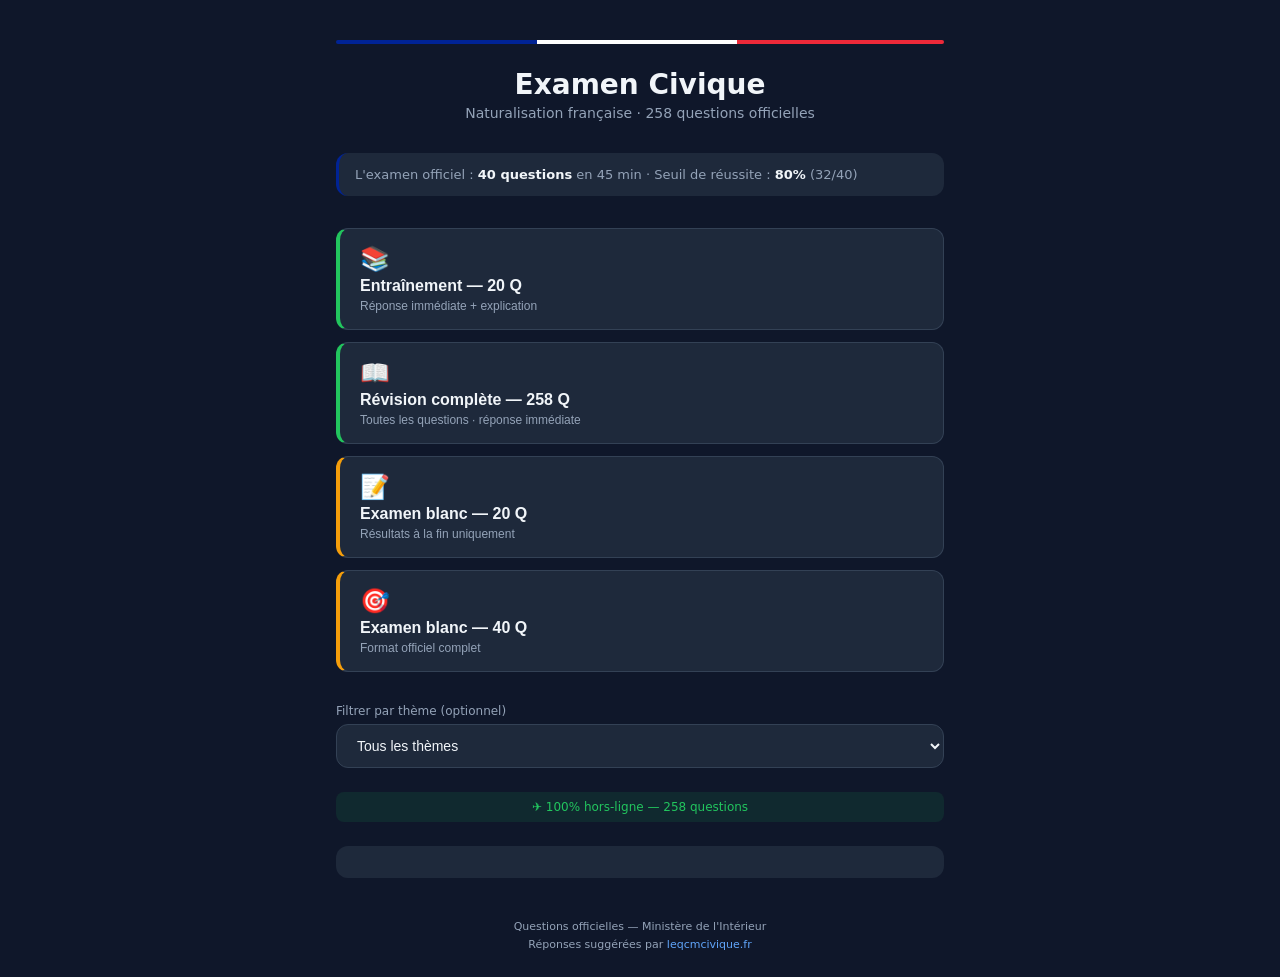
==== commit f7ca4445: "Revert "Use official Ministry question list from December 2025 PDF." This reverts commit a934599a15e" ====
--- a/civique-offline.html
+++ b/civique-offline.html
@@ -107,7 +107,7 @@
       <header class="hero">
         <div class="tricolor-bar"></div>
         <h1>Examen Civique</h1>
-        <p class="subtitle">Naturalisation française · 243 questions officielles (Ministère de l'Intérieur)</p>
+        <p class="subtitle">Naturalisation française · 258 questions officielles</p>
       </header>
 
       <div class="info-card">
@@ -122,8 +122,8 @@
         </button>
         <button class="mode-btn training" data-mode="training-all">
           <span class="mode-icon">📖</span>
-          <span class="mode-title">Révision complète — 243 Q</span>
-          <span class="mode-desc">Toutes les questions officielles · réponse immédiate</span>
+          <span class="mode-title">Révision complète — 258 Q</span>
+          <span class="mode-desc">Toutes les questions · réponse immédiate</span>
         </button>
         <button class="mode-btn exam" data-mode="exam-20">
           <span class="mode-icon">📝</span>
@@ -148,8 +148,8 @@
       <div class="stats-summary" id="stats-summary"></div>
 
       <footer class="attribution">
-        Liste officielle des questions — Ministère de l'Intérieur (décembre 2025)<br>
-        Réponses et explications suggérées (non officielles) — <a href="https://leqcmcivique.fr" target="_blank" rel="noopener">leqcmcivique.fr</a>
+        Questions officielles — Ministère de l'Intérieur<br>
+        Réponses suggérées par <a href="https://leqcmcivique.fr" target="_blank" rel="noopener">leqcmcivique.fr</a>
       </footer>
     </section>
 
@@ -203,15 +203,21 @@
     </section>
   </div>
 
-  <script>window.QUESTIONS_DATA=[{"id":1,"theme_officiel":"Principes et valeurs de la République","t":"Principes et valeurs de la République","q":"Complétez les paroles de la Marseillaise \"Allons enfants de la patrie...\"","o":["Le jour de gloire est arrivé","Formez vos bataillons","Marchons vers la liberté","Amour sacré de la patrie"],"a":0,"r":"Il s'agit du début du premier couplet de 'La Marseillaise', l'hymne national français composé par Rouget de Lisle en 1792."},{"id":2,"theme_officiel":"Principes et valeurs de la République","t":"Principes et valeurs de la République","q":"Dans le cadre d'un entretien d'embauche, que peut-on demander au candidat ?","o":["Sa religion ou ses croyances.","Son orientation sexuelle.","Son état de santé.","La preuve de son autorisation de travail."],"a":3,"r":"L'employeur a l'obligation de vérifier que vous avez le droit de travailler en France. En revanche, il est interdit de vous questionner sur votre santé : seul le médecin du travail est habilité à valider votre aptitude physique."},{"id":3,"theme_officiel":"Principes et valeurs de la République","t":"Principes et valeurs de la République","q":"Déclarer ses revenus aux services fiscaux est :","o":["Facultatif depuis la mise en œuvre du prélèvement à la source","Une obligation pour tous les foyers fiscaux résidant en France","Uniquement nécessaire si l'on est imposable","Une démarche réservée aux seuls salariés du secteur privé"],"a":1,"r":"En France, la déclaration annuelle des revenus reste obligatoire pour tous, même avec le prélèvement à la source, afin d'établir le montant définitif de l'impôt et de calculer le revenu fiscal de référence nécessaire à de nombreuses prestations sociales."},{"id":4,"theme_officiel":"Principes et valeurs de la République","t":"Principes et valeurs de la République","q":"En France, les impôts permettent de financer les dépenses publiques. Quelle proposition est correcte ?","o":["Les impôts sont facultatifs pour les résidents de nationalité étrangère.","Les impôts permettent de financer les services publics comme l'éducation et la santé.","Chaque contribuable peut choisir l'affectation précise de ses impôts.","Les impôts sont épargnés sur un compte individuel récupérable à la retraite."],"a":1,"r":"Les impôts, basés sur le principe de la solidarité nationale, financent une très large gamme de services publics essentiels tels que l'éducation, la santé, la justice, la défense, ou encore les infrastructures et les aides sociales."},{"id":5,"theme_officiel":"Principes et valeurs de la République","t":"Principes et valeurs de la République","q":"La liberté d'association est :","o":["Réservée aux citoyens français uniquement.","Soumise à une autorisation du Préfet.","Un droit fondamental.","Limitée aux syndicats et partis politiques."],"a":2,"r":"La liberté d'association est un principe constitutionnel régi par la loi de 1901. C'est un régime déclaratif : on déclare l'association pour qu'elle existe juridiquement, mais on n'a pas besoin de demander l'autorisation à l'État pour la créer."},{"id":6,"theme_officiel":"Principes et valeurs de la République","t":"Principes et valeurs de la République","q":"La liberté d'expression sur les réseaux sociaux en France est :","o":["Absolue et illimitée","Soumise à une censure préalable","Libre dans le respect de la loi","Interdite"],"a":2,"r":"Inscrite dans la Déclaration des Droits de l'Homme et du Citoyen, cette liberté n'est pas absolue : elle est encadrée par la loi pour sanctionner les abus (incitation à la haine, diffamation)."},{"id":7,"theme_officiel":"Principes et valeurs de la République","t":"Principes et valeurs de la République","q":"Lequel de ces prénoms évoque un symbole de la République ?","o":["Jeanne d'Arc","Marie-Antoinette","Marianne","Joséphine"],"a":2,"r":"Marianne est l'allégorie de la République et de ses valeurs (liberté, égalité, fraternité). Elle figure notamment dans les mairies et sur les timbres."},{"id":8,"theme_officiel":"Principes et valeurs de la République","t":"Principes et valeurs de la République","q":"Lequel de ces symboles représente la République française ?","o":["Les fleurs de lys","La couronne impériale","Le drapeau tricolore","Le drapeau européen"],"a":2,"r":"Le drapeau tricolore (bleu, blanc, rouge) est l'unique emblème national de la France, tel que défini par l'article 2 de la Constitution de la Ve République."},{"id":9,"theme_officiel":"Principes et valeurs de la République","t":"Principes et valeurs de la République","q":"Où peut-on voir la devise de la République ?","o":["Uniquement sur les mairies.","Sur les pièces de monnaie et les bâtiments publics.","Écrite sur la bande blanche du drapeau français.","Sur les billets de banque en euros."],"a":1,"r":"La devise 'Liberté, Égalité, Fraternité' se trouve sur les édifices publics (mairies, écoles, tribunaux), sur les timbres et les pièces de monnaie. Elle ne figure jamais sur le drapeau, ni sur les billets (qui sont européens)."},{"id":10,"theme_officiel":"Principes et valeurs de la République","t":"Principes et valeurs de la République","q":"Lesquels sont des symboles officiels de la République française ?","o":["Le Palais de l'Élysée et le Code Civil","Le drapeau tricolore, la Marseillaise et Marianne","Le logo du Gouvernement et le bulletin de vote","Le château de Versailles et le Conseil constitutionnel"],"a":1,"r":"Le drapeau, l'hymne national et la devise sont inscrits dans la Constitution. Marianne est l'allégorie symbolique qui complète ces emblèmes officiels dans les lieux de pouvoir républicains."},{"id":11,"theme_officiel":"Principes et valeurs de la République","t":"Principes et valeurs de la République","q":"Peut-on brûler publiquement un drapeau français ?","o":["Oui, c'est protégé par la liberté d'expression","Non, l'outrage au drapeau est puni par la loi.","Uniquement dans le cadre d'un événement privé.","Oui, si le drapeau vous appartient légalement."],"a":1,"r":"L'outrage public au drapeau tricolore est une infraction. Il est puni de 1 500 € d'amende (contravention), et jusqu'à 7 500 € (délit) lors d'une manifestation officielle."},{"id":12,"theme_officiel":"Principes et valeurs de la République","t":"Principes et valeurs de la République","q":"Quand la sécurité sociale a-t-elle été établie en France ?","o":["1945","1936","1958","1981"],"a":0,"r":"La Sécurité sociale a été établie en France en 1945, juste après la Seconde Guerre mondiale, dans le but de garantir une protection sociale universelle à tous les citoyens."},{"id":13,"theme_officiel":"Principes et valeurs de la République","t":"Principes et valeurs de la République","q":"Que commémore la fête nationale ?","o":["L'Armistice de la Première Guerre mondiale.","La prise de la Bastille et la Fête de la Fédération.","La Déclaration des Droits de l'Homme.","La proclamation de la République."],"a":1,"r":"Le 14 juillet est une double fête : il célèbre la prise de la Bastille (14 juillet 1789, fin de la monarchie absolue) et la Fête de la Fédération (14 juillet 1790, symbole de l'union nationale)."},{"id":14,"theme_officiel":"Principes et valeurs de la République","t":"Principes et valeurs de la République","q":"Que porte Marianne sur la tête ?","o":["Une couronne de fleurs","Un casque militaire","Un bonnet phrygien","Un diadème"],"a":2,"r":"Marianne porte traditionnellement un bonnet phrygien. Ce symbole, hérité des esclaves affranchis dans l'Antiquité, représente la liberté et la rupture avec l'oppression."},{"id":15,"theme_officiel":"Principes et valeurs de la République","t":"Principes et valeurs de la République","q":"Quel symbole de la République peut-on voir sur les maillots de l'équipe de France de football ?","o":["La devise de la République","Le coq gaulois","Une Marianne","Le drapeau européen"],"a":1,"r":"Le coq gaulois est un emblème traditionnel symbolisant la France. S'il n'est pas un symbole officiel mentionné dans la Constitution de 1958, il représente l'identité nationale, notamment dans le domaine sportif et sur certains monuments aux morts."},{"id":16,"theme_officiel":"Principes et valeurs de la République","t":"Principes et valeurs de la République","q":"Quelle est la devise de la République française ?","o":["Ordre et Progrès","Liberté, Égalité, Fraternité","Unité et Solidarité","Paix et Justice"],"a":1,"r":"La devise 'Liberté, Égalité, Fraternité' est inscrite dans l'article 2 de la Constitution de 1958. Elle définit les principes fondamentaux de la vie en société en France."},{"id":17,"theme_officiel":"Principes et valeurs de la République","t":"Principes et valeurs de la République","q":"Qu'est-ce que la liberté d'association ?","o":["Le droit de créer des entreprises.","Le droit de s'unir pour un projet commun sans chercher à partager de bénéfices.","Le droit de manifester.","Le droit de voter."],"a":1,"r":"Issue de la loi de 1901, la liberté d'association permet à au moins deux personnes de s'unir pour un projet commun (culturel, caritatif, sportif) dans un but autre que de partager des bénéfices."},{"id":18,"theme_officiel":"Principes et valeurs de la République","t":"Principes et valeurs de la République","q":"Qu'est-ce qu'une liberté ?","o":["Une loi stricte imposée par l'État.","La possibilité de faire tout ce que l'on veut sans aucune restriction.","Le droit de faire tout ce qui ne nuit pas à autrui et qui est garanti par la loi.","Une permission accordée par le gouvernement."],"a":2,"r":"Selon la Déclaration des droits de l'homme et du citoyen de 1789, la liberté consiste à pouvoir faire tout ce qui ne nuit pas à autrui ; son exercice est encadré par la loi."},{"id":19,"theme_officiel":"Principes et valeurs de la République","t":"Principes et valeurs de la République","q":"Sur quel document peut-on voir Marianne ?","o":["Sur les billets en euros.","Sur la carte électorale ou la carte nationale d'identité.","Sur le drapeau français.","Sur le passeport uniquement."],"a":1,"r":"Marianne est l'allégorie de la République. Son effigie figure notamment sur la carte électorale, la carte d'identité, ainsi que sur les timbres-poste."},{"id":20,"theme_officiel":"Principes et valeurs de la République","t":"Principes et valeurs de la République","q":"Une des valeurs de la devise républicaine est l'Égalité. Qu'est-ce que cela signifie ?","o":["Que l'État doit verser à tous les citoyens le même revenu mensuel, quel que soit leur travail.","Que tous les citoyens sont égaux devant la loi, quelles que soient leurs origines ou leurs croyances.","Que la loi s'applique différemment selon la situation sociale ou l'origine ethnique des personnes.","Que l'égalité des droits ne s'applique qu'aux personnes de nationalité française de naissance."],"a":1,"r":"L'égalité juridique garantit que la loi est la même pour tous (qu'elle protège ou qu'elle punisse), sans distinction de naissance, de religion ou d'origine, conformément à la Déclaration des Droits de l'Homme et du Citoyen."},{"id":21,"theme_officiel":"Principes et valeurs de la République","t":"Principes et valeurs de la République","q":"Une personne peut-elle changer librement de religion en France ?","o":["Non, cela nécessite une déclaration préalable en préfecture.","Oui, la France garantit la liberté de conscience et de culte.","Seulement si la nouvelle religion est reconnue par l'État.","Non, le changement de religion n'est pas reconnu par le droit civil."],"a":1,"r":"La liberté de conscience, inscrite dans la Déclaration des Droits de l'Homme et du Citoyen et confirmée par la loi de 1905, inclut le droit de choisir, de pratiquer ou de changer de religion, ou de n'en avoir aucune."},{"id":22,"theme_officiel":"Principes et valeurs de la République","t":"Principes et valeurs de la République","q":"Que peut faire un usager du service public dans une mairie ?","o":["Faire une demande de titre de séjour ou de renouvellement de visa.","Déclarer ses impôts sur le revenu.","Obtenir un acte de naissance ou déposer une demande de passeport.","Demander un extrait de casier judiciaire."],"a":2,"r":"La mairie gère l'état civil (naissances, mariages) et les titres d'identité. Attention : les titres de séjour relèvent de la Préfecture, les impôts du centre des finances publiques, et le casier judiciaire du Ministère de la Justice."},{"id":23,"theme_officiel":"Principes et valeurs de la République","t":"Principes et valeurs de la République","q":"En France, il est possible pour l'État de financer :","o":["La construction de nouveaux édifices religieux.","Les services publics tels que l'éducation nationale et la santé.","Les activités culturelles des grandes religions.","Les salaires des ministres du culte (prêtres, imams, rabbins)."],"a":1,"r":"Selon la loi de 1905, la République ne salarie ni ne subventionne aucun culte. Elle finance en revanche les services publics (écoles, hôpitaux)."},{"id":24,"theme_officiel":"Principes et valeurs de la République","t":"Principes et valeurs de la République","q":"En quelle année la loi de séparation des Églises et de l'État a-t-elle été votée ?","o":["1945","1905","1958","1889"],"a":1,"r":"La loi de séparation des Églises et de l'État a été votée en 1905."},{"id":25,"theme_officiel":"Principes et valeurs de la République","t":"Principes et valeurs de la République","q":"Que dit la loi de 1905 ?","o":["Elle impose le financement des édifices religieux par l'impôt national.","Elle garantit la liberté de culte et la neutralité de l'État vis-à-vis des religions.","Elle dispose que la religion catholique est la religion de la majorité des Français.","Elle interdit la pratique religieuse dans l'espace privé."],"a":1,"r":"La loi du 9 décembre 1905 instaure la laïcité en séparant les sphères religieuses et politiques, garantissant à chacun la liberté d'exercer son culte sous réserve du respect de l'ordre public."},{"id":26,"theme_officiel":"Principes et valeurs de la République","t":"Principes et valeurs de la République","q":"Que garantit le principe de laïcité ?","o":["La primauté d'une religion.","La neutralité de l'État en matière de religion et la liberté de conscience.","L'interdiction de pratiquer toute religion.","Le financement de toutes les religions par l'État."],"a":1,"r":"La laïcité assure la liberté de croire ou de ne pas croire, et la neutralité de l'État."},{"id":27,"theme_officiel":"Principes et valeurs de la République","t":"Principes et valeurs de la République","q":"Quel jour célèbre-t-on officiellement la laïcité en France ?","o":["Le 14 juillet","Le 11 novembre","Le 9 décembre","Le 1er janvier"],"a":2,"r":"La Journée nationale de la laïcité est célébrée le 9 décembre, date anniversaire de la loi de 1905 de séparation des Églises et de l'État."},{"id":28,"theme_officiel":"Principes et valeurs de la République","t":"Principes et valeurs de la République","q":"Quel symbole religieux peut être porté dans une école publique dans le respect de la laïcité ?","o":["Un signe religieux ostensible (très visible).","Aucun, le port de tout signe religieux est strictement interdit.","Un signe religieux discret (uniquement par les élèves).","Un signe religieux couvrant le visage."],"a":2,"r":"La loi du 15 mars 2004 interdit aux élèves le port de signes 'ostensibles' (visibles) dans les écoles publiques, mais autorise les signes discrets (ex: petite médaille). En revanche, les enseignants et personnels (agents publics) ont l'interdiction absolue de porter tout signe religieux, même discret, au nom de la neutralité du service public."},{"id":29,"theme_officiel":"Principes et valeurs de la République","t":"Principes et valeurs de la République","q":"Quel terme désigne précisément la haine ou les préjugés contre les Juifs ?","o":["Xénophobie","Racisme","Antisémitisme","Islamophobie"],"a":2,"r":"L'antisémitisme est la haine ou les préjugés dirigés contre les Juifs."},{"id":30,"theme_officiel":"Principes et valeurs de la République","t":"Principes et valeurs de la République","q":"Quel texte est considéré comme le texte fondateur de la laïcité ?","o":["La Déclaration des Droits de l'Homme et du Citoyen de 1789","La Constitution française de 1958","La loi de 1905 de séparation des Églises et de l'État","Le Concordat de 1801"],"a":2,"r":"La loi de 1905 est le texte fondamental qui a instauré la séparation entre l'Église et l'État en France."},{"id":31,"theme_officiel":"Principes et valeurs de la République","t":"Principes et valeurs de la République","q":"Quelle institution française doit rester neutre en matière de religion ?","o":["Les partis politiques","L'État","Les syndicats","Les associations culturelles"],"a":1,"r":"L'État français, dans sa mission de service public, doit être neutre en matière de religion."},{"id":32,"theme_officiel":"Principes et valeurs de la République","t":"Principes et valeurs de la République","q":"Qu'est-ce que la laïcité ?","o":["Un régime de tolérance envers toutes les religions.","La séparation de l'État et des religions, garantissant la liberté de conscience.","La liberté de ne pas croire en Dieu, uniquement.","L'obligation pour tous les citoyens d'être neutres en matière religieuse."],"a":1,"r":"La laïcité est le principe qui assure la neutralité de l'État vis-à-vis des religions et garantit la liberté de conscience."},{"id":33,"theme_officiel":"Principes et valeurs de la République","t":"Principes et valeurs de la République","q":"À l'école, la charte de la laïcité permet de :","o":["Interdire le port de tout signe religieux par les parents d'élèves.","Rappeler les principes de neutralité et de respect mutuel au sein de l'établissement.","Organiser des cours de catéchisme pour toutes les confessions.","Dispenser certains élèves de suivre les enseignements obligatoires."],"a":1,"r":"La Charte de la laïcité est un texte pédagogique qui explicite les principes républicains et les règles de vie commune à l'école."},{"id":34,"theme_officiel":"Principes et valeurs de la République","t":"Principes et valeurs de la République","q":"Qui doit respecter et veiller à la neutralité religieuse dans les services publics ?","o":["Uniquement les employés de mairie.","Les agents publics.","Les citoyens utilisateurs du service.","Les représentants religieux."],"a":1,"r":"Les agents publics sont tenus de respecter et de faire respecter la neutralité religieuse dans l'exercice de leurs fonctions."},{"id":35,"theme_officiel":"Principes et valeurs de la République","t":"Principes et valeurs de la République","q":"Une personne déclare ne croire en aucun dieu. On peut dire :","o":["Elle est laïque.","Elle est athée.","Elle est agnostique.","Elle est antireligieuse."],"a":1,"r":"Une personne qui ne croit en aucun dieu est athée. La laïcité, quant à elle, désigne la neutralité de l'État et n'empêche pas de croire ou de ne pas croire."},{"id":36,"theme_officiel":"Système institutionnel et politique","t":"Système institutionnel et politique","q":"Comment est désigné le Premier ministre ?","o":["Par élection directe par les citoyens.","Par le Président de la République.","Par le Parlement.","Par cooptation parmi les ministres."],"a":1,"r":"Le Premier ministre est nommé par le Président de la République."},{"id":37,"theme_officiel":"Système institutionnel et politique","t":"Système institutionnel et politique","q":"Qui peut se présenter aux élections présidentielles ?","o":["Les citoyens français âgés d'au moins 25 ans.","Les citoyens français majeurs remplissant certaines conditions.","Les personnes nées en France.","Les citoyens français ayant exercé un mandat électoral national."],"a":1,"r":"Pour être candidat à l'élection présidentielle, il faut être citoyen français, majeur, inscrit sur les listes électorales, ne pas être frappé d'inéligibilité et obtenir un certain nombre de parrainages d'élus."},{"id":38,"theme_officiel":"Système institutionnel et politique","t":"Système institutionnel et politique","q":"À qui appartient la souveraineté nationale ?","o":["Au Président de la République.","Au Gouvernement.","Au peuple.","Aux députés."],"a":2,"r":"La souveraineté nationale appartient au peuple, qui l'exerce par ses représentants et par la voie du référendum."},{"id":39,"theme_officiel":"Système institutionnel et politique","t":"Système institutionnel et politique","q":"Qui est élu lors des élections municipales ?","o":["Les maires.","Les conseillers municipaux.","Les conseillers départementaux.","Les conseillers régionaux."],"a":1,"r":"Les citoyens élisent les conseillers municipaux au suffrage universel direct. Ce sont ensuite ces conseillers qui élisent le maire lors de la première séance du conseil municipal."},{"id":40,"theme_officiel":"Système institutionnel et politique","t":"Système institutionnel et politique","q":"L'inscription sur les listes électorales est :","o":["Obligatoire.","Facultative.","Automatique lors de tout déménagement.","Conditionnée au paiement d'impôts locaux."],"a":0,"r":"En France, l'inscription sur les listes électorales est obligatoire pour tous les citoyens en âge de voter, même si la loi ne prévoit pas de sanction financière en cas de non-inscription."},{"id":41,"theme_officiel":"Système institutionnel et politique","t":"Système institutionnel et politique","q":"Quelle condition est nécessaire pour voter aux élections présidentielles ?","o":["Être citoyen d'un pays de l'Union européenne résidant en France.","Être de nationalité française et inscrit sur les listes électorales.","Payer des impôts en France depuis au moins 3 ans.","Être propriétaire de son logement principal."],"a":1,"r":"Seuls les citoyens français majeurs peuvent voter à la présidentielle. Les citoyens européens ne peuvent voter qu'aux élections municipales et européennes."},{"id":42,"theme_officiel":"Système institutionnel et politique","t":"Système institutionnel et politique","q":"Quelle condition faut-il remplir pour être candidat aux élections municipales ?","o":["Être majeur, français ou citoyen européen, et avoir un lien avec la commune (y résider ou y payer des impôts).","Être majeur, exclusivement de nationalité française, et résider dans la commune.","Être majeur, inscrit sur les listes électorales, et posséder un bien immobilier.","Être majeur, de nationalité française, et titulaire d'un diplôme universitaire."],"a":0,"r":"Pour être candidat aux élections municipales, il faut être majeur, de nationalité française ou citoyen d'un pays membre de l'Union européenne, jouir de ses droits civiques et avoir une attache avec la commune (y être inscrit comme électeur ou y payer des impôts locaux)."},{"id":43,"theme_officiel":"Système institutionnel et politique","t":"Système institutionnel et politique","q":"Parmi ces autorités, laquelle est élue ?","o":["Le Préfet","Le Premier ministre","Le Maire","Le Président de la Cour de Cassation"],"a":2,"r":"Le maire est élu par les membres du conseil municipal (suffrage indirect), eux-mêmes élus par les citoyens. Les autres fonctions citées (préfet, Premier ministre, magistrat) sont nommées."},{"id":44,"theme_officiel":"Système institutionnel et politique","t":"Système institutionnel et politique","q":"Quelles sont les fonctions du maire ?","o":["Représenter la commune, exécuter les décisions du conseil municipal et veiller à l'ordre public.","Voter des lois locales, rendre la justice pénale et diriger la police nationale.","Représenter le département, gérer l'entretien des lycées et nommer les magistrats.","Lever les impôts nationaux, présider le tribunal d'instance et commander la gendarmerie."],"a":0,"r":"Le maire est à la fois le représentant de la commune, l'exécutif des décisions du conseil municipal et l'autorité chargée de la police administrative dans sa commune pour maintenir l'ordre public."},{"id":45,"theme_officiel":"Système institutionnel et politique","t":"Système institutionnel et politique","q":"Une personne, n'ayant pas d'accès à internet, veut s'inscrire sur les listes électorales pour pouvoir voter aux prochaines élections politiques. Où peut-elle s'inscrire ?","o":["En se rendant à la mairie de son domicile (ou par courrier).","Au commissariat de police ou à la gendarmerie.","À la préfecture de son département.","Auprès du tribunal judiciaire."],"a":0,"r":"Sans internet, l'inscription se fait soit au guichet de la mairie, soit par courrier postal. Le commissariat sert à faire une procuration, pas à s'inscrire."},{"id":46,"theme_officiel":"Système institutionnel et politique","t":"Système institutionnel et politique","q":"À quel âge peut-on devenir électeur ?","o":["À partir de 16 ans.","À partir de 18 ans.","À partir de 21 ans.","À partir de 25 ans."],"a":1,"r":"En France, le droit de vote s'acquiert à la majorité légale, c'est-à-dire à 18 ans, à condition d'être inscrit sur les listes électorales."},{"id":47,"theme_officiel":"Système institutionnel et politique","t":"Système institutionnel et politique","q":"En France, est-ce obligatoire de voter ?","o":["Oui, le vote est obligatoire sous peine d'amende.","Non, le vote est un droit, pas une obligation.","Seulement pour les fonctionnaires.","Uniquement lors des élections présidentielles."],"a":1,"r":"En France, le vote est un droit et un devoir civique (moral), mais il n'est pas légalement obligatoire pour les citoyens."},{"id":48,"theme_officiel":"Système institutionnel et politique","t":"Système institutionnel et politique","q":"A-t-on le droit de ne pas respecter une loi ?","o":["Oui, si la loi est injuste.","Non, chacun est tenu de respecter la loi.","Uniquement en cas de désobéissance civile pacifique.","Si la majorité des citoyens est contre."],"a":1,"r":"Chacun est tenu de respecter la loi. Le non-respect des lois peut entraîner des sanctions."},{"id":49,"theme_officiel":"Système institutionnel et politique","t":"Système institutionnel et politique","q":"Comment sont désignés les députés ?","o":["Ils sont nommés directement par le Président de la République.","Ils sont élus par les citoyens lors des élections législatives.","Ils sont élus au suffrage indirect par un collège de grands électeurs.","Ils sont choisis par le Premier ministre et le gouvernement."],"a":1,"r":"Les députés sont élus par les citoyens au suffrage universel direct lors des élections législatives, tandis que les sénateurs sont élus au suffrage indirect."},{"id":50,"theme_officiel":"Système institutionnel et politique","t":"Système institutionnel et politique","q":"Qui vote les lois ?","o":["Le Président de la République.","Le Gouvernement.","Le Parlement (composé de l'Assemblée nationale et du Sénat).","Les citoyens par référendum uniquement."],"a":2,"r":"En France, le pouvoir législatif est exercé par le Parlement (l'Assemblée nationale et le Sénat), qui débat et vote les lois."},{"id":51,"theme_officiel":"Système institutionnel et politique","t":"Système institutionnel et politique","q":"La séparation des pouvoirs est un principe fondamental. Quels sont les trois pouvoirs concernés ?","o":["Le pouvoir exécutif, le pouvoir législatif et le pouvoir judiciaire.","Le pouvoir présidentiel, le pouvoir ministériel et le pouvoir parlementaire.","Le pouvoir central, le pouvoir régional et le pouvoir local.","Le pouvoir de l'armée, le pouvoir de la police et le pouvoir de la justice."],"a":0,"r":"La séparation des pouvoirs concerne le pouvoir exécutif, le pouvoir législatif et le pouvoir judiciaire."},{"id":52,"theme_officiel":"Système institutionnel et politique","t":"Système institutionnel et politique","q":"Qu'est-ce que l'État de droit ?","o":["Un régime où le Chef de l'État est au-dessus des règles.","Un système où tout le monde, y compris l'État, doit respecter la loi.","Un pays où la police a tous les pouvoirs pour maintenir l'ordre.","Une situation où les juges décident de la politique du pays."],"a":1,"r":"Dans un État de droit, personne n'est au-dessus des lois, pas même le Président ou le gouvernement. Cela protège les citoyens contre l'arbitraire (le pouvoir absolu)."},{"id":53,"theme_officiel":"Système institutionnel et politique","t":"Système institutionnel et politique","q":"Quelles sont les durées du mandat du conseil municipal et du maire ?","o":["Conseil municipal : 4 ans, Maire : 5 ans.","Conseil municipal : 6 ans, Maire : 6 ans.","Conseil municipal : 6 ans, Maire : 5 ans.","Conseil municipal : 5 ans, Maire : 6 ans."],"a":1,"r":"En France, les conseillers municipaux sont élus pour un mandat de 6 ans. Le maire, élu par ces conseillers, l'est également pour la même durée."},{"id":54,"theme_officiel":"Système institutionnel et politique","t":"Système institutionnel et politique","q":"Qui est élu lors des élections législatives ?","o":["Les conseillers municipaux","Les sénateurs","Les députés","Le Président de la République"],"a":2,"r":"Les élections législatives permettent d'élire les députés. Ils siègent à l'Assemblée nationale, où ils votent les lois et contrôlent l'action du gouvernement."},{"id":55,"theme_officiel":"Système institutionnel et politique","t":"Système institutionnel et politique","q":"Quelle est la durée du mandat du Président de la République française ?","o":["7 ans","5 ans","4 ans","6 ans"],"a":1,"r":"Le mandat du Président de la République française est de 5 ans (quinquennat) depuis la révision constitutionnelle de 2000, entrée en vigueur en 2002. Auparavant, il était de 7 ans (septennat)."},{"id":56,"theme_officiel":"Système institutionnel et politique","t":"Système institutionnel et politique","q":"Quelle est la durée du mandat des députés ?","o":["7 ans","6 ans","4 ans","5 ans"],"a":3,"r":"Les députés sont élus pour un mandat de 5 ans, appelé une législature (sauf en cas de dissolution de l'Assemblée nationale par le Président)."},{"id":57,"theme_officiel":"Système institutionnel et politique","t":"Système institutionnel et politique","q":"Quelle est la durée du mandat des sénateurs ?","o":["5 ans","7 ans","6 ans","4 ans"],"a":2,"r":"Le mandat des sénateurs est de 6 ans."},{"id":58,"theme_officiel":"Système institutionnel et politique","t":"Système institutionnel et politique","q":"Qui dirige l'action du gouvernement ?","o":["Le Président de la République","Le Premier ministre","Le Ministre de l'Intérieur","Le Président de l'Assemblée Nationale"],"a":1,"r":"Le Premier ministre dirige l'action du gouvernement et est responsable devant le Parlement."},{"id":59,"theme_officiel":"Système institutionnel et politique","t":"Système institutionnel et politique","q":"En France, est-ce possible d'adhérer à un parti politique ?","o":["Non, l'adhésion est réservée aux seuls agents de la fonction publique.","Oui, c'est un droit fondamental lié à la liberté d'association.","Oui, mais cela nécessite une autorisation préalable du ministère de l'Intérieur.","Non, les partis politiques n'ont pas d'existence légale en France."],"a":1,"r":"L'adhésion à un parti est un droit fondamental découlant de la liberté d'association et de l'article 4 de la Constitution."},{"id":60,"theme_officiel":"Système institutionnel et politique","t":"Système institutionnel et politique","q":"Qui sanctionne l'auteur d'un vol ?","o":["Le procureur de la République","L'officier de police judiciaire","Le juge","Le ministre de la Justice"],"a":2,"r":"Seul le juge a le pouvoir de prononcer une peine (sanction). La police mène l'enquête et le procureur décide s'il faut poursuivre l'auteur devant le tribunal."},{"id":61,"theme_officiel":"Système institutionnel et politique","t":"Système institutionnel et politique","q":"Qui gère les collèges publics ?","o":["La commune","Le département","La région","L'État"],"a":1,"r":"Le département gère les collèges publics. Pour rappel, la commune gère les écoles primaires et maternelles, tandis que la région gère les lycées."},{"id":62,"theme_officiel":"Système institutionnel et politique","t":"Système institutionnel et politique","q":"Qui gère les écoles primaires et maternelles publiques ?","o":["La commune","Le département","La région","L'État"],"a":0,"r":"La commune possède et gère matériellement les écoles maternelles et primaires publiques (locaux, restauration, agents), tandis que l'État rémunère les enseignants."},{"id":63,"theme_officiel":"Système institutionnel et politique","t":"Système institutionnel et politique","q":"Comment sont désignés les maires ?","o":["Par le préfet.","Par le conseil départemental.","Par le conseil municipal.","Par vote direct des habitants."],"a":2,"r":"Le maire est élu par les membres du conseil municipal (les conseillers municipaux) parmi eux."},{"id":64,"theme_officiel":"Système institutionnel et politique","t":"Système institutionnel et politique","q":"Quelle collectivité territoriale est responsable des transports régionaux ?","o":["La commune","Le département","La région","L'État"],"a":2,"r":"La région est responsable de l'organisation des transports régionaux (trains, bus)."},{"id":65,"theme_officiel":"Système institutionnel et politique","t":"Système institutionnel et politique","q":"Quelle est l'une des voies possibles pour modifier la Constitution ?","o":["Une loi ordinaire du Parlement.","Un vote de l'Assemblée Nationale uniquement.","Un référendum.","Une décision du Conseil constitutionnel."],"a":2,"r":"La Constitution peut être modifiée par voie de référendum (après vote par les deux assemblées), ou par un vote au Congrès (réunion de l'Assemblée Nationale et du Sénat)."},{"id":66,"theme_officiel":"Système institutionnel et politique","t":"Système institutionnel et politique","q":"Qui assure l'intérim du président de la République en cas de décès ?","o":["Le Premier ministre.","Le Président du Sénat.","Le Président de l'Assemblée Nationale.","Le Ministre de la Justice."],"a":1,"r":"Selon l'article 7 de la Constitution, en cas de vacance de la Présidence (décès, démission ou empêchement), l'intérim est provisoirement assuré par le Président du Sénat."},{"id":67,"theme_officiel":"Système institutionnel et politique","t":"Système institutionnel et politique","q":"Quel est le rôle du Conseil constitutionnel ?","o":["Conseiller le Gouvernement sur la rédaction des lois.","Vérifier que les lois respectent la Constitution.","Juger les conflits entre particuliers en dernier recours.","Voter le budget de l'État."],"a":1,"r":"Le Conseil constitutionnel vérifie la conformité des lois avec la Constitution avant leur promulgation. Il veille aussi à la régularité des élections nationales (présidentielles, législatives)."},{"id":68,"theme_officiel":"Système institutionnel et politique","t":"Système institutionnel et politique","q":"Quelle condition est obligatoire pour se présenter à l'élection présidentielle ?","o":["Être de nationalité française, être majeur et jouir de ses droits civiques.","Être de nationalité française de naissance et n'avoir aucune double nationalité.","Être de nationalité française, être majeur et avoir plus de quarante ans.","Être de nationalité française, être majeur et payer des impôts en France."],"a":0,"r":"Pour être candidat à l'élection présidentielle, il faut être de nationalité française, être majeur, et jouir de ses droits civiques. D'autres conditions, comme l'obtention de 500 parrainages d'élus, sont également nécessaires."},{"id":69,"theme_officiel":"Système institutionnel et politique","t":"Système institutionnel et politique","q":"Combien y a-t-il de départements en France ?","o":["90","101","83","96"],"a":1,"r":"La France compte 101 départements : 96 départements en métropole et 5 départements d'outre-mer (la Guadeloupe, la Martinique, la Guyane, La Réunion et Mayotte)."},{"id":70,"theme_officiel":"Système institutionnel et politique","t":"Système institutionnel et politique","q":"Comment est organisé le découpage administratif de la France ?","o":["Régions, départements, communes.","Provinces, arrondissements, cantons.","Départements, régions, préfectures.","Grandes villes, petites villes, villages."],"a":0,"r":"L'organisation administrative de la France repose sur trois principaux échelons de collectivités territoriales : la commune, le département et la région."},{"id":71,"theme_officiel":"Système institutionnel et politique","t":"Système institutionnel et politique","q":"Qui représente l'État dans un département ?","o":["Le maire","Le préfet","Le président du conseil départemental","Le député"],"a":1,"r":"Le préfet est nommé par le président de la République. Il représente l'État et le Gouvernement dans le département, où il est notamment responsable de la sécurité et de l'ordre public."},{"id":72,"theme_officiel":"Système institutionnel et politique","t":"Système institutionnel et politique","q":"Quel est le rôle du Président de la République ?","o":["Diriger l'action du gouvernement au quotidien.","Être le Chef de l'État, garant de la Constitution et des institutions.","Voter les lois à la place du Parlement.","Nommer les députés et les sénateurs."],"a":1,"r":"Le Président veille au respect de la Constitution et assure le fonctionnement régulier des pouvoirs publics. Il nomme le Premier ministre, mais ne dirige pas le gouvernement (rôle du Premier ministre) et ne vote pas les lois (rôle du Parlement)."},{"id":73,"theme_officiel":"Système institutionnel et politique","t":"Système institutionnel et politique","q":"Quel est le rôle du Premier ministre ?","o":["Représenter la France à l'étranger.","Diriger l'action du gouvernement et assurer l'exécution des lois.","Contrôler la conformité des lois à la Constitution.","Promulguer les lois votées par le Parlement."],"a":1,"r":"Le Premier ministre dirige le gouvernement (art. 21). Attention aux confusions : c'est le Président qui promulgue les lois et représente l'État, et le Conseil constitutionnel qui vérifie la conformité des lois."},{"id":74,"theme_officiel":"Système institutionnel et politique","t":"Système institutionnel et politique","q":"Quel est le rôle du Défenseur des droits ?","o":["Défendre les intérêts de l'État face aux citoyens.","Veiller au respect des droits et libertés et lutter contre les discriminations.","Juger les conflits du travail (licenciements, salaires).","Défendre les consommateurs contre les entreprises."],"a":1,"r":"C'est une autorité indépendante qui défend les citoyens face à l'administration et lutte contre les discriminations. Attention : il ne s'occupe pas des litiges privés (consommation, travail) s'il n'y a pas de discrimination, et ce n'est pas un juge."},{"id":75,"theme_officiel":"Système institutionnel et politique","t":"Système institutionnel et politique","q":"En quelle année la citoyenneté européenne a-t-elle été créée ?","o":["1957 (Traité de Rome)","1992 (Traité de Maastricht)","2002 (Passage à l'Euro)","1979 (Première élection du Parlement)"],"a":1,"r":"La citoyenneté européenne a été instituée par le Traité de Maastricht signé en 1992. Elle complète la citoyenneté nationale sans la remplacer."},{"id":76,"theme_officiel":"Système institutionnel et politique","t":"Système institutionnel et politique","q":"Qui a composé l'hymne de l'Union européenne ?","o":["Ludwig van Beethoven","Wolfgang Amadeus Mozart","Johann Sebastian Bach","Frédéric Chopin"],"a":0,"r":"L'hymne européen est basé sur l'Ode à la Joie de Ludwig van Beethoven."},{"id":77,"theme_officiel":"Système institutionnel et politique","t":"Système institutionnel et politique","q":"Quand est célébrée la journée de l'Europe ?","o":["Le 14 juillet","Le 9 mai","Le 1er mai","Le 11 novembre"],"a":1,"r":"La journée de l'Europe est célébrée le 9 mai, en commémoration de la déclaration de Robert Schuman de 1950, acte fondateur de l'intégration européenne."},{"id":78,"theme_officiel":"Système institutionnel et politique","t":"Système institutionnel et politique","q":"Où est le siège de la Banque centrale européenne ?","o":["Paris","Berlin","Francfort","Bruxelles"],"a":2,"r":"Le siège de la Banque Centrale Européenne est à Francfort, en Allemagne."},{"id":79,"theme_officiel":"Système institutionnel et politique","t":"Système institutionnel et politique","q":"Où est le siège de la Commission européenne ?","o":["Strasbourg","Luxembourg","Bruxelles","Amsterdam"],"a":2,"r":"Le siège de la Commission européenne est à Bruxelles, en Belgique."},{"id":80,"theme_officiel":"Système institutionnel et politique","t":"Système institutionnel et politique","q":"Qui siège au Parlement européen ?","o":["Des représentants des gouvernements nationaux.","Des eurodéputés élus par les citoyens des États membres.","Des juges nommés.","Des experts économiques."],"a":1,"r":"Le Parlement européen est composé de députés élus par les citoyens des pays membres de l'Union européenne."},{"id":81,"theme_officiel":"Système institutionnel et politique","t":"Système institutionnel et politique","q":"Combien d'États font partie de l'Union européenne au 1er janvier 2025 ?","o":["27","28","26","29"],"a":0,"r":"L'UE compte 27 pays membres. Le nombre est passé de 28 à 27 suite au départ du Royaume-Uni (Brexit). Attention à ne pas confondre avec la zone Euro (20 pays) ou les étoiles du drapeau (12)."},{"id":82,"theme_officiel":"Système institutionnel et politique","t":"Système institutionnel et politique","q":"En quelle année le traité de Maastricht, qui marque la fondation de l'Union européenne, a-t-il été signé ?","o":["1986","1992","1997","2001"],"a":1,"r":"Le traité de Maastricht a été signé en 1992, marquant une étape clé dans la construction européenne."},{"id":83,"theme_officiel":"Système institutionnel et politique","t":"Système institutionnel et politique","q":"Quel traité concerne la construction de l'Union européenne ?","o":["Le traité de Versailles (1919).","Les accords d'Évian (1962).","Le traité de Maastricht (1992).","L'Édit de Nantes (1598)."],"a":2,"r":"Il s'agit du traité de Maastricht (1992). Alors que les autres options concernent la fin de conflits (Versailles, Évian) ou la tolérance religieuse (Nantes), Maastricht organise l'union politique et économique des États membres."},{"id":84,"theme_officiel":"Système institutionnel et politique","t":"Système institutionnel et politique","q":"Quel État a quitté l'Union Européenne en 2020 ?","o":["La Suisse","Le Royaume-Uni","La Norvège","L'Islande"],"a":1,"r":"Le Royaume-Uni a quitté l'Union Européenne en 2020, suite au Brexit."},{"id":85,"theme_officiel":"Système institutionnel et politique","t":"Système institutionnel et politique","q":"Quel est l'hymne de l'Union Européenne ?","o":["La Marseillaise","Ode à la Joie","Le Chant des Partisans","La Brabançonne"],"a":1,"r":"L'hymne de l'Union Européenne est l'Ode à la Joie, basée sur la Neuvième Symphonie de Beethoven."},{"id":86,"theme_officiel":"Système institutionnel et politique","t":"Système institutionnel et politique","q":"De quoi est composé le drapeau européen ?","o":["De bandes bleues et blanches.","D'étoiles bleues sur fond blanc.","De douze étoiles dorées formant un cercle sur fond bleu.","De trois couleurs nationales."],"a":2,"r":"Le drapeau européen est composé de douze étoiles dorées formant un cercle sur fond bleu."},{"id":87,"theme_officiel":"Système institutionnel et politique","t":"Système institutionnel et politique","q":"Qui élit les députés européens ?","o":["Les gouvernements nationaux.","Les citoyens des États membres.","Le Parlement national.","Le Conseil européen."],"a":1,"r":"Les députés européens sont élus par les citoyens de chaque État membre de l'Union européenne."},{"id":88,"theme_officiel":"Système institutionnel et politique","t":"Système institutionnel et politique","q":"Où est le siège du Parlement européen ?","o":["Bruxelles","Luxembourg","Strasbourg","Francfort"],"a":2,"r":"Le Parlement européen a son siège officiel à Strasbourg, en France."},{"id":89,"theme_officiel":"Droits et devoirs","t":"Droits et devoirs","q":"À quoi sert le droit de grève ?","o":["À cesser le travail tout en maintenant son salaire intégral.","À permettre aux salariés de cesser collectivement le travail pour défendre leurs intérêts professionnels.","À contester une décision purement politique du gouvernement sans lien avec l'entreprise.","À permettre à un salarié de refuser individuellement de travailler."],"a":1,"r":"La grève est un arrêt collectif et concerté du travail pour des motifs professionnels. Attention : le salaire est suspendu pendant la grève et la grève purement politique est interdite."},{"id":90,"theme_officiel":"Droits et devoirs","t":"Droits et devoirs","q":"Au nom de quoi l'État justifie-t-il la restriction des droits ?","o":["Pour des raisons d'économies budgétaires uniquement.","Pour la sauvegarde de l'ordre public et l'intérêt général.","Pour protéger les intérêts électoraux du parti au pouvoir.","Selon la seule volonté discrétionnaire du Président de la République."],"a":1,"r":"Les libertés fondamentales peuvent être limitées par la loi uniquement si cela est nécessaire pour garantir l'ordre public ou l'intérêt général."},{"id":91,"theme_officiel":"Droits et devoirs","t":"Droits et devoirs","q":"Laquelle de ces citations est inscrite dans la Déclaration des Droits de l'Homme et du Citoyen de 1789 ?","o":["Le droit de vote universel.","La liberté consiste à pouvoir faire tout ce qui ne nuit pas à autrui.","Le droit à un logement décent.","Le droit de se syndiquer."],"a":1,"r":"La Déclaration des Droits de l'Homme et du Citoyen de 1789 proclame que la liberté consiste à pouvoir faire tout ce qui ne nuit pas à autrui."},{"id":92,"theme_officiel":"Droits et devoirs","t":"Droits et devoirs","q":"L'article 4 de la Déclaration des droits de l'homme et du citoyen affirme que \"la liberté consiste à pouvoir faire tout ce qui ne nuit pas à autrui\". Qu'est-ce que cela signifie ?","o":["Que chacun peut agir selon sa seule volonté sans aucune restriction.","Que la liberté individuelle s'arrête là où commence celle des autres.","Que la liberté individuelle permet d'ignorer la loi par conviction personnelle.","Que l'État a le droit d'interdire toute initiative individuelle."],"a":1,"r":"La liberté n'est pas absolue : elle est limitée par le respect des droits d'autrui et par la loi, qui garantit l'intérêt général."},{"id":93,"theme_officiel":"Droits et devoirs","t":"Droits et devoirs","q":"Que dit l'article 1er de la Constitution française ?","o":["La France est une République libre, égalitaire et fraternelle.","La France est une République indivisible, laïque, démocratique et sociale.","La France est une démocratie parlementaire souveraine.","La France est une République fédérale et décentralisée."],"a":1,"r":"Il ne faut pas confondre l'Article 1er (Indivisible, Laïque, Démocratique, Sociale) avec la Devise de la France (Liberté, Égalité, Fraternité). De plus, la France n'est pas un état fédéral."},{"id":94,"theme_officiel":"Droits et devoirs","t":"Droits et devoirs","q":"Que garantit la liberté de la presse ?","o":["Que toute information peut être diffusée, même si elle est fausse.","Que les médias peuvent publier des informations sans censure préalable de l'État.","Que les journalistes bénéficient d'une immunité totale devant la justice.","Que l'État valide les articles avant leur publication."],"a":1,"r":"La liberté de la presse garantit la diffusion d'informations sans contrôle a priori de l'État (loi de 1881). Toutefois, les journalistes restent juridiquement responsables de leurs propos (diffamation, injure)."},{"id":95,"theme_officiel":"Droits et devoirs","t":"Droits et devoirs","q":"Que permet la liberté de circulation ?","o":["De voyager dans le monde entier sans pièce d'identité.","De se déplacer et de résider librement sur le territoire national.","De s'installer sur un terrain privé sans l'accord du propriétaire.","De franchir les frontières nationales sans aucun contrôle."],"a":1,"r":"Aussi appelée « liberté d'aller et venir », elle permet de circuler et de s'installer partout en France. Elle est limitée par le respect de la propriété privée et les nécessités de l'ordre public (contrôles d'identité)."},{"id":96,"theme_officiel":"Droits et devoirs","t":"Droits et devoirs","q":"Que signifie être citoyen d'un État ?","o":["Résider légalement sur le territoire avec une carte de séjour.","Avoir des droits (notamment de vote) et des devoirs envers cet État.","Être né sur le territoire, même sans avoir la nationalité.","Être soumis aux lois sans pouvoir participer à la vie politique."],"a":1,"r":"La citoyenneté est un lien juridique et politique. Elle ne se limite pas à habiter dans le pays (résidence) ou à y être né. Elle donne des droits politiques (voter, être élu) en échange de devoirs."},{"id":97,"theme_officiel":"Droits et devoirs","t":"Droits et devoirs","q":"Que sont les droits fondamentaux ?","o":["Des droits réservés uniquement aux personnes ayant la nationalité française.","Des droits essentiels et inaliénables garantis par la Constitution.","Des libertés absolues qui permettent de tout faire sans limite.","Des règles qui changent à chaque élection présidentielle."],"a":1,"r":"Ce sont les libertés essentielles (expression, sûreté, etc.) protégées au plus haut niveau (Constitution, DDHC). Ils s'appliquent à tous les êtres humains (pas seulement aux Français) et l'État ne peut pas les supprimer."},{"id":98,"theme_officiel":"Droits et devoirs","t":"Droits et devoirs","q":"Quel droit protège une personne contre une arrestation arbitraire ?","o":["La présomption d'innocence.","Le droit à la sûreté.","La liberté de circulation.","L'immunité diplomatique."],"a":1,"r":"C'est le droit à la sûreté (Article 2 de la DDHC). Ce terme historique ne signifie pas 'sécurité dans la rue', mais la garantie qu'on ne peut pas être arrêté ou détenu sans motif légal."},{"id":99,"theme_officiel":"Droits et devoirs","t":"Droits et devoirs","q":"Quel est le texte fondateur établissant les droits et les devoirs de chaque citoyen ?","o":["La Déclaration Universelle des Droits de l'Homme (1948).","La Déclaration des Droits de l'Homme et du Citoyen de 1789.","Le Traité de l'Union Européenne (Maastricht).","Le Code Civil de Napoléon (1804)."],"a":1,"r":"C'est la Déclaration de 1789. Bien que la déclaration de 1948 soit importante, le texte 'fondateur' historique du système français est bien celui de la Révolution. Le Code Civil, lui, organise la vie privée, pas les droits politiques."},{"id":100,"theme_officiel":"Droits et devoirs","t":"Droits et devoirs","q":"Quel texte affirme que tous les hommes naissent libres et égaux en droits ?","o":["La Déclaration des Droits de l'Homme et du Citoyen de 1789.","La Constitution de 1958.","Le Code du Travail.","Le Code Napoléon."],"a":0,"r":"Il s'agit de l'article 1er de la Déclaration de 1789. Ce texte a une valeur juridique suprême en France car il fait partie du 'bloc de constitutionnalité' sur lequel s'appuie le Conseil constitutionnel."},{"id":101,"theme_officiel":"Droits et devoirs","t":"Droits et devoirs","q":"Quelle situation est une atteinte à la dignité humaine ?","o":["Être licencié par son employeur pour une faute grave.","Recevoir une amende pour non-respect du code de la route.","Être soumis à des conditions de travail ou de vie dégradantes (esclavage moderne).","Se voir refuser un prêt bancaire par un établissement financier."],"a":2,"r":"La dignité humaine est un principe absolu qui interdit de traiter un être humain comme une chose (torture, esclavage, conditions insalubres). Un licenciement ou une amende sont des sanctions légales, pas des atteintes à la dignité."},{"id":102,"theme_officiel":"Droits et devoirs","t":"Droits et devoirs","q":"Qu'est-ce que la liberté d'expression ?","o":["Le droit de tout dire, y compris des propos racistes ou haineux.","Le droit de communiquer ses idées et opinions, dans le respect de la loi.","Le droit de diffuser des informations fausses sans aucune vérification.","Le droit d'insulter quelqu'un publiquement s'il nous a énervé."],"a":1,"r":"La liberté d'expression n'est pas absolue. Elle permet de tout dire *sauf* ce qui est interdit par la loi : l'incitation à la haine, la diffamation, l'injure publique ou l'apologie du terrorisme."},{"id":103,"theme_officiel":"Droits et devoirs","t":"Droits et devoirs","q":"Suite à une interpellation par la police, il est possible de :","o":["Être jugé et condamné directement par le policier.","Demander à parler à un avocat.","Refuser de donner son identité.","Exiger de rentrer chez soi pour récupérer des affaires."],"a":1,"r":"Dès le placement en garde à vue qui fait suite à l'interpellation, vous avez le droit de demander l'assistance d'un avocat. De plus, seul un juge (autorité judiciaire) dispose du pouvoir de vous condamner, et non les forces de l'ordre."},{"id":104,"theme_officiel":"Droits et devoirs","t":"Droits et devoirs","q":"Tous les citoyens français ont-ils une religion ?","o":["Oui, il est obligatoire de déclarer une appartenance religieuse ou athée à la mairie.","Non, la religion est un choix individuel (liberté de conscience).","Non, car la République demande aux citoyens d'abandonner leur religion.","Oui, la Constitution impose la tradition catholique."],"a":1,"r":"La France est une République laïque qui garantit la liberté de conscience. L'État ne demande jamais quelle est votre religion (c'est une donnée privée) et ne vous demande pas d'y renoncer, ni d'en avoir une."},{"id":105,"theme_officiel":"Droits et devoirs","t":"Droits et devoirs","q":"À quel âge est la majorité numérique en France ?","o":["15 ans","18 ans","13 ans","16 ans"],"a":0,"r":"La majorité numérique est fixée à 15 ans. C'est l'âge à partir duquel un mineur peut consentir seul au traitement de ses données personnelles par les réseaux sociaux. Cela ne change pas la majorité civile qui reste fixée à 18 ans."},{"id":106,"theme_officiel":"Droits et devoirs","t":"Droits et devoirs","q":"Dans lequel de ces endroits est-on autorisé à fumer ?","o":["Dans les transports en commun.","Dans les lieux de travail fermés.","Dans un lieu privé.","Dans les hôpitaux."],"a":2,"r":"Il est généralement interdit de fumer dans les lieux publics fermés, y compris les transports et les hôpitaux. Les lieux privés le permettent."},{"id":107,"theme_officiel":"Droits et devoirs","t":"Droits et devoirs","q":"En France, la conduite sans permis d'une moto est :","o":["Une simple infraction administrative sans gravité.","Un délit passible d'une peine de prison et d'une forte amende.","Autorisée si l'on est propriétaire du véhicule.","Tolérée pour les trajets de courte distance."],"a":1,"r":"La conduite sans permis est un délit. Elle expose le conducteur à de lourdes sanctions pénales (jusqu'à 1 an de prison et 15 000 € d'amende) et entraîne l'exclusion des garanties d'assurance en cas d'accident."},{"id":108,"theme_officiel":"Droits et devoirs","t":"Droits et devoirs","q":"En quoi consiste le devoir de solidarité ?","o":["À s'occuper uniquement de sa propre famille et de ses proches.","À contribuer au bien commun (impôts, cotisations) et à porter secours.","À ne jamais intervenir dans les problèmes des autres.","À utiliser systématiquement toutes les aides sociales disponibles."],"a":1,"r":"La solidarité n'est pas seulement morale, elle est institutionnelle (payer ses impôts pour financer la protection sociale) et juridique (obligation de porter secours à une personne en danger)."},{"id":109,"theme_officiel":"Droits et devoirs","t":"Droits et devoirs","q":"Est-ce légal d'être marié à plusieurs personnes en même temps ?","o":["Oui en France, dans certaines religions.","Non, la polygamie est interdite en France.","En France, uniquement si les époux sont d'accord.","En France, uniquement si le mariage a été célébré à l'étranger."],"a":1,"r":"En France, le mariage est monogame, c'est-à-dire qu'il n'est légal d'être marié qu'à une seule personne à la fois. La loi française s'applique, quelles que soient les pratiques religieuses ou les lois d'autres pays."},{"id":110,"theme_officiel":"Droits et devoirs","t":"Droits et devoirs","q":"Est-ce obligatoire de déclarer ses impôts chaque année en France ?","o":["Oui, la déclaration reste obligatoire pour tous les résidents fiscaux.","Non, ce n'est plus la peine avec le prélèvement à la source.","Uniquement si on est imposable (si on paye des impôts).","Seulement pour les propriétaires immobiliers."],"a":0,"r":"Oui, c'est obligatoire, même avec le prélèvement à la source. La déclaration permet de faire le bilan de l'année (régularisation), de recevoir des crédits d'impôt et d'obtenir son avis d'imposition, indispensable pour de nombreuses démarches."},{"id":111,"theme_officiel":"Droits et devoirs","t":"Droits et devoirs","q":"Est-il obligatoire de porter secours à une personne en danger ?","o":["Non, c'est un choix personnel et moral.","Oui, c'est une obligation légale si cela ne présente pas de risque pour soi.","Seulement pour les médecins et les pompiers.","Uniquement si l'on est responsable de l'accident."],"a":1,"r":"Le Code pénal punit la 'non-assistance à personne en danger'. Tout citoyen doit aider une personne en péril par son action directe ou en contactant les secours, à condition qu'il n'y ait pas de risque pour lui-même ou pour les tiers."},{"id":112,"theme_officiel":"Droits et devoirs","t":"Droits et devoirs","q":"Être juré d'assises est :","o":["Une profession rémunérée.","Un devoir civique.","Une option pour les retraités.","Une activité volontaire."],"a":1,"r":"Être juré d'assises est un devoir civique obligatoire pour les citoyens tirés au sort. Sauf motif d'empêchement légitime (santé, âge), s'y soustraire est passible d'une amende."},{"id":113,"theme_officiel":"Droits et devoirs","t":"Droits et devoirs","q":"La vente d'alcool en France est interdite aux personnes de moins de :","o":["16 ans","18 ans","21 ans","25 ans"],"a":1,"r":"La vente d'alcool est interdite aux personnes de moins de 18 ans en France."},{"id":114,"theme_officiel":"Droits et devoirs","t":"Droits et devoirs","q":"Le non-respect du code de la route est :","o":["Un simple litige civil qui se règle uniquement entre assurances.","Une infraction passible de sanctions administratives ou pénales.","Un délit entraînant systématiquement une peine de prison.","Une faute qui n'est sanctionnée qu'en cas d'accident avec un tiers."],"a":1,"r":"Le non-respect du code de la route constitue une infraction à la loi (contravention ou délit) passible de sanctions par l'État (amendes, retrait de points, suspension du permis), indépendamment de la survenue d'un accident ou de l'intervention des assurances."},{"id":115,"theme_officiel":"Droits et devoirs","t":"Droits et devoirs","q":"Lequel de ces crimes ou délits peut entrainer la privation des droits civils et politiques par un juge ?","o":["Un simple excès de vitesse.","Une fraude électorale.","Un tapage nocturne.","Un litige de voisinage."],"a":1,"r":"La privation des droits civils et politiques (comme le droit de vote ou d'éligibilité) peut être prononcée par un juge pour des infractions graves, telles que la fraude électorale. Les simples contraventions (excès de vitesse, tapage nocturne) ou les conflits civils ne permettent pas cette sanction."},{"id":116,"theme_officiel":"Droits et devoirs","t":"Droits et devoirs","q":"Pour obtenir une carte d'identité, il faut :","o":["Être de nationalité française.","Avoir obligatoirement 18 ans.","Être né sur le territoire français.","Avoir un passeport valide."],"a":0,"r":"La seule condition obligatoire est d'être français. L'âge ne compte pas (un bébé peut avoir une carte d'identité) et on peut être français en étant né à l'étranger."},{"id":117,"theme_officiel":"Droits et devoirs","t":"Droits et devoirs","q":"Pour quel motif peut-on limiter la liberté d'expression ?","o":["Pour sanctionner un discours de haine.","Pour empêcher la critique de l'État.","Pour censurer une opinion politique.","Pour protéger le pouvoir en place."],"a":0,"r":"La liberté d'expression est fondamentale, mais la loi la limite pour protéger les individus. Les abus comme la diffamation, l'injure ou l'incitation à la haine et au racisme sont punis par la justice."},{"id":118,"theme_officiel":"Droits et devoirs","t":"Droits et devoirs","q":"Que doit faire un citoyen s'il est appelé à être juré dans un procès d'assises ?","o":["Il peut refuser s'il ne se sent pas capable de juger.","Il est obligé de siéger, sauf motif grave reconnu valable.","Il doit témoigner à la barre de ce qu'il sait sur l'affaire.","Il peut se faire remplacer par un avocat."],"a":1,"r":"Être juré est une obligation civique. On ne peut pas refuser (sauf dispense pour raison de santé, familiale ou professionnelle grave acceptée par la commission). L'absence injustifiée est punie de 3 750 € d'amende."},{"id":119,"theme_officiel":"Droits et devoirs","t":"Droits et devoirs","q":"Quel est l'âge de la majorité civile en France ?","o":["16 ans","21 ans","18 ans","25 ans"],"a":2,"r":"La majorité civile est fixée à 18 ans en France."},{"id":120,"theme_officiel":"Droits et devoirs","t":"Droits et devoirs","q":"Quel est l'un des devoirs principaux d'un citoyen français ?","o":["Voter obligatoirement à toutes les élections, sous peine d'amende.","Soutenir inconditionnellement la politique du gouvernement en place.","Obéir uniquement aux lois qui ne sont pas contraires à ses convictions personnelles.","Respecter les lois et participer à la défense nationale si nécessaire."],"a":3,"r":"Le respect de la loi s'impose à tous (on ne choisit pas). La défense nationale (appel sous les drapeaux en cas de guerre) est un devoir constitutionnel. Le vote, lui, est un droit et un devoir moral, mais il n'est pas juridiquement obligatoire."},{"id":121,"theme_officiel":"Droits et devoirs","t":"Droits et devoirs","q":"Quelle est l'infraction la plus grave ?","o":["Le délit","La contravention","Le crime","L'incivilité"],"a":2,"r":"Le droit pénal français classe les infractions en trois catégories selon leur gravité : la contravention (la moins grave), le délit (jugé au tribunal correctionnel) et le crime (jugé aux Assises)."},{"id":122,"theme_officiel":"Droits et devoirs","t":"Droits et devoirs","q":"Qu'est-ce que la citoyenneté numérique ?","o":["La capacité technique à programmer des logiciels ou à coder.","L'utilisation responsable des outils numériques pour participer à la vie démocratique.","L'obligation légale de posséder un compte sur les réseaux sociaux.","Le fait d'effectuer ses démarches administratives exclusivement sur internet."],"a":1,"r":"Ce n'est pas une compétence technique (savoir coder), mais une attitude : respecter les autres en ligne, vérifier ses sources (éducation aux médias) et utiliser le numérique pour s'engager."},{"id":123,"theme_officiel":"Droits et devoirs","t":"Droits et devoirs","q":"Qu'est-ce que le devoir de mémoire ?","o":["La nostalgie du passé et la volonté de revenir aux traditions anciennes.","Une obligation morale de se souvenir des souffrances du passé pour éviter qu'elles ne se reproduisent.","L'obligation légale de connaître par cœur toutes les dates de l'histoire de France.","Un devoir réservé uniquement aux anciens combattants et aux victimes."],"a":1,"r":"Ce n'est pas de la nostalgie ni un simple cours d'histoire. C'est une vigilance citoyenne : se souvenir des drames (guerres, Shoah, esclavage) pour défendre les valeurs démocratiques aujourd'hui."},{"id":124,"theme_officiel":"Droits et devoirs","t":"Droits et devoirs","q":"Une personne est privée de ses droits civils et politiques pendant 5 ans suite à une condamnation. Parmi ces propositions laquelle est correcte ? Pendant 5 ans,...","o":["elle ne peut plus travailler dans une entreprise privée.","elle ne peut plus voyager librement hors du territoire.","elle ne peut plus voter ni se présenter aux élections.","elle ne peut plus passer le permis de conduire français."],"a":2,"r":"La privation des droits civiques et politiques (souvent prononcée par un juge) entraîne la perte du droit de vote et d'éligibilité, mais n'enlève pas le droit fondamental de travailler ou de circuler."},{"id":125,"theme_officiel":"Histoire, géographie et culture","t":"Histoire, géographie et culture","q":"Parmi ces textes, lequel a été adopté sous Napoléon Ier ?","o":["La Déclaration des Droits de l'Homme et du Citoyen.","Le Code civil.","La loi sur l'école gratuite et obligatoire.","Le Code du travail."],"a":1,"r":"Promulgué en 1804 par Napoléon, le Code civil unifie les règles de vie (famille, propriété) pour tous les Français. La Déclaration date de la Révolution (1789) et l'école gratuite de Jules Ferry (1881)."},{"id":126,"theme_officiel":"Histoire, géographie et culture","t":"Histoire, géographie et culture","q":"Qui a été président de la Ve République ?","o":["Jules Ferry","Léon Blum","Jean Jaurès","Charles de Gaulle"],"a":3,"r":"C'est Charles de Gaulle (premier président de la Ve République en 1958). Jules Ferry (l'école), Léon Blum (congés payés) et Jean Jaurès sont de grandes figures de la République, mais d'époques antérieures (IIIe République)."},{"id":127,"theme_officiel":"Histoire, géographie et culture","t":"Histoire, géographie et culture","q":"Que signifie la date du 14 juillet pour les Français ?","o":["C'est la fête nationale (Prise de la Bastille et Fête de la Fédération).","C'est la commémoration de l'Armistice de la Première Guerre mondiale.","C'est la célébration de la victoire de 1945 sur l'Allemagne nazie.","C'est l'anniversaire de la proclamation de la Ve République."],"a":0,"r":"C'est la fête nationale. Elle commémore la prise de la Bastille (14 juillet 1789, fin de l'absolutisme) et la Fête de la Fédération (14 juillet 1790, union nationale). L'Armistice, c'est le 11 novembre."},{"id":128,"theme_officiel":"Histoire, géographie et culture","t":"Histoire, géographie et culture","q":"Lequel de ces pays est un pays fondateur de l'Union Européenne ?","o":["Le Royaume-Uni","L'Italie","L'Espagne","La Pologne"],"a":1,"r":"L'Italie est l'un des 6 pays fondateurs (traité de Rome, 1957) avec la France, l'Allemagne, la Belgique, les Pays-Bas et le Luxembourg. L'Espagne a rejoint l'UE en 1986 et le Royaume-Uni, membre depuis 1973, l'a quittée en 2020."},{"id":129,"theme_officiel":"Histoire, géographie et culture","t":"Histoire, géographie et culture","q":"Dans quelle région est située une partie des plages du débarquement ayant permis d'engager la libération de la France ?","o":["La Bretagne","La Normandie","Les Hauts-de-France","L'Alsace"],"a":1,"r":"Les plages du débarquement du 6 juin 1944 (Omaha Beach, Utah Beach, etc.) se situent en Normandie."},{"id":130,"theme_officiel":"Histoire, géographie et culture","t":"Histoire, géographie et culture","q":"Dans quelle ville les rois de France étaient-ils couronnés ?","o":["Paris","Versailles","Reims","Chartres"],"a":2,"r":"Les rois de France étaient traditionnellement couronnés dans la cathédrale de Reims."},{"id":131,"theme_officiel":"Histoire, géographie et culture","t":"Histoire, géographie et culture","q":"Quel roi de France a été guillotiné pendant la Révolution française ?","o":["Louis XIV","Louis XV","Louis XVI","Henri IV"],"a":2,"r":"Louis XVI a été guillotiné le 21 janvier 1793."},{"id":132,"theme_officiel":"Histoire, géographie et culture","t":"Histoire, géographie et culture","q":"En quelle année a débuté la Révolution française ?","o":["1776","1789","1815","1848"],"a":1,"r":"La Révolution française a débuté en 1789 avec la prise de la Bastille."},{"id":133,"theme_officiel":"Histoire, géographie et culture","t":"Histoire, géographie et culture","q":"En quelle année Napoléon Ier est-il devenu empereur ?","o":["1799","1804","1810","1815"],"a":1,"r":"Napoléon Bonaparte a été proclamé Empereur des Français en 1804."},{"id":134,"theme_officiel":"Histoire, géographie et culture","t":"Histoire, géographie et culture","q":"Lequel de ces personnages a un lien avec la République française ?","o":["Louis XIV","Jules Ferry","Napoléon Ier","Jeanne d'Arc"],"a":1,"r":"Jules Ferry est une figure emblématique de la IIIe République. Il est l'auteur des lois de 1881-1882 qui ont instauré l'école publique gratuite, laïque et obligatoire en France."},{"id":135,"theme_officiel":"Histoire, géographie et culture","t":"Histoire, géographie et culture","q":"De quand date l'appel à la résistance du général de Gaulle ?","o":["18 juin 1940","8 mai 1945","6 juin 1944","11 novembre 1918"],"a":0,"r":"Le général de Gaulle a lancé son appel à la résistance le 18 juin 1940 depuis Londres."},{"id":136,"theme_officiel":"Histoire, géographie et culture","t":"Histoire, géographie et culture","q":"Qu'est-ce que la Shoah ?","o":["La famine en Ukraine","Le génocide des Juifs par les Nazis pendant la Seconde Guerre mondiale.","La bataille de Stalingrad.","L'attaque de Pearl Harbor."],"a":1,"r":"La Shoah est le génocide des Juifs d'Europe perpétré par le régime nazi. Cet événement constitue un crime contre l'humanité, dont la mémoire est fondamentale pour la République."},{"id":137,"theme_officiel":"Histoire, géographie et culture","t":"Histoire, géographie et culture","q":"Quel pays a été une colonie française ?","o":["Le Portugal","Le Brésil","L'Égypte","Le Sénégal"],"a":3,"r":"Le Sénégal a été une colonie française intégrée à l'Afrique Occidentale Française (AOF) jusqu'à son indépendance en 1960."},{"id":138,"theme_officiel":"Histoire, géographie et culture","t":"Histoire, géographie et culture","q":"Depuis quand les Français élisent-ils le président de la République au suffrage universel direct ?","o":["1958","1962","1944","1981"],"a":1,"r":"C'est depuis le référendum de 1962 (voulu par De Gaulle) que ce mode d'élection est adopté. La première élection a eu lieu ensuite en 1965. Avant cela (en 1958), il était élu par des grands électeurs."},{"id":139,"theme_officiel":"Histoire, géographie et culture","t":"Histoire, géographie et culture","q":"En quelle année l'Union européenne a-t-elle été fondée?","o":["1945","1992","2002","1975"],"a":1,"r":"L'Union européenne (UE) a été officiellement créée par le traité de Maastricht en 1992. Elle succède à la Communauté économique européenne (CEE), qui avait été fondée en 1957 par le traité de Rome."},{"id":140,"theme_officiel":"Histoire, géographie et culture","t":"Histoire, géographie et culture","q":"Quand a eu lieu la Seconde guerre mondiale ?","o":["1914-1918","1939-1945","1940-1944","1945-1948"],"a":1,"r":"La Seconde guerre mondiale a eu lieu de 1939 à 1945."},{"id":141,"theme_officiel":"Histoire, géographie et culture","t":"Histoire, géographie et culture","q":"Quand a eu lieu la Première guerre mondiale ?","o":["1914-1918","1939-1945","1912-1913","1918-1922"],"a":0,"r":"La Première guerre mondiale a eu lieu de 1914 à 1918."},{"id":142,"theme_officiel":"Histoire, géographie et culture","t":"Histoire, géographie et culture","q":"Sous quel président a été abolie la peine de mort en France ?","o":["Valéry Giscard d'Estaing","Georges Pompidou","François Mitterrand","Jacques Chirac"],"a":2,"r":"La peine de mort a été abolie par la loi du 9 octobre 1981, sous la présidence de François Mitterrand. Le garde des Sceaux, Robert Badinter, a mené ce combat historique devant le Parlement."},{"id":143,"theme_officiel":"Histoire, géographie et culture","t":"Histoire, géographie et culture","q":"Que célèbre-t-on le 8 mai ?","o":["L'armistice de la Première Guerre mondiale (1918).","La victoire des Alliés sur l'Allemagne nazie (1945).","La Fête nationale (Prise de la Bastille).","Le débarquement de Normandie (D-Day)."],"a":1,"r":"Le 8 mai 1945 marque la capitulation de l'Allemagne nazie et la fin des combats de la Seconde Guerre mondiale en Europe."},{"id":144,"theme_officiel":"Histoire, géographie et culture","t":"Histoire, géographie et culture","q":"Qui a peint \"La liberté guidant le peuple\" ?","o":["Claude Monet","Edgar Degas","Eugène Delacroix","Pierre-Auguste Renoir"],"a":2,"r":"Cette œuvre romantique d'Eugène Delacroix célèbre la Révolution de 1830 (les 'Trois Glorieuses') et constitue un symbole républicain majeur."},{"id":145,"theme_officiel":"Histoire, géographie et culture","t":"Histoire, géographie et culture","q":"Quelle est la première étape de la construction européenne en 1951 ?","o":["La création de la Banque Centrale Européenne","La signature du traité de Rome","La création de la Communauté européenne du charbon et de l'acier (CECA)","L'adoption de l'euro"],"a":2,"r":"La CECA a été créée par le traité de Paris en 1951. C'est l'acte fondateur qui a permis de lier économiquement les pays européens pour garantir une paix durable."},{"id":146,"theme_officiel":"Histoire, géographie et culture","t":"Histoire, géographie et culture","q":"Qui était une figure de la Résistance française pendant la Seconde Guerre mondiale ?","o":["Philippe Pétain","Pierre Laval","Jean Moulin","Georges Clemenceau"],"a":2,"r":"Jean Moulin a été un chef emblématique de la Résistance intérieure française."},{"id":147,"theme_officiel":"Histoire, géographie et culture","t":"Histoire, géographie et culture","q":"Le 11 novembre est un jour férié. À quoi correspond cette date ?","o":["La fin de la Seconde Guerre mondiale.","L'armistice de la Première Guerre mondiale.","Le début de la Première Guerre mondiale.","La Fête Nationale française."],"a":1,"r":"C'est l'Armistice de 1918 (fin des combats de la Grande Guerre). Attention aux confusions fréquentes : la Seconde Guerre mondiale finit le 8 mai (1945), et la Fête Nationale est le 14 juillet."},{"id":148,"theme_officiel":"Histoire, géographie et culture","t":"Histoire, géographie et culture","q":"Depuis quand l'esclavage a-t-il été aboli en France ?","o":["1789","1905","1802","1848"],"a":3,"r":"Il s'agit de l'abolition définitive, signée le 27 avril 1848 sous la IIe République (grâce à Victor Schœlcher). Une première abolition avait eu lieu en 1794, mais Napoléon avait rétabli l'esclavage en 1802."},{"id":149,"theme_officiel":"Histoire, géographie et culture","t":"Histoire, géographie et culture","q":"Qui a aboli l'esclavage en France ?","o":["Victor Schœlcher","Toussaint Louverture","Napoléon Bonaparte","Jules Ferry"],"a":0,"r":"C'est Victor Schœlcher qui a rédigé le décret d'abolition définitive de l'esclavage en 1848. Toussaint Louverture a lutté pour la liberté à Saint-Domingue (Haïti). Napoléon l'avait rétabli en 1802 et Jules Ferry est le père de l'école publique."},{"id":150,"theme_officiel":"Histoire, géographie et culture","t":"Histoire, géographie et culture","q":"Depuis quelle année l'école publique est-elle gratuite ?","o":["1881","1885","1905","1959"],"a":0,"r":"La loi de 1881 (l'une des 'lois Jules Ferry') a instauré la gratuité de l'école primaire. La loi de 1882 a ensuite ajouté l'obligation d'instruction et la laïcité."},{"id":151,"theme_officiel":"Histoire, géographie et culture","t":"Histoire, géographie et culture","q":"En 1944, qu'est-ce qui a changé pour les femmes ?","o":["Elles ont obtenu le droit de vote.","Elles ont obtenu l'égalité salariale.","Elles ont obtenu le droit de divorcer.","Elles ont obtenu le droit de travailler sans autorisation."],"a":0,"r":"En 1944, les femmes françaises ont obtenu le droit de vote et d'éligibilité."},{"id":152,"theme_officiel":"Histoire, géographie et culture","t":"Histoire, géographie et culture","q":"Quelle organisation a été créée en 1945 après la Seconde Guerre mondiale ?","o":["La Société des Nations (SDN)","L'Organisation des Nations Unies (ONU)","L'Organisation Mondiale du Commerce (OMC)","L'Organisation du Traité de l'Atlantique Nord (OTAN)"],"a":1,"r":"L'ONU a été fondée le 24 octobre 1945 pour maintenir la paix. Elle remplace la SDN (créée en 1919 après la Grande Guerre). L'OTAN date de 1949 et l'OMC de 1995."},{"id":153,"theme_officiel":"Histoire, géographie et culture","t":"Histoire, géographie et culture","q":"En quelle année l'euro est-il devenu la monnaie officielle de la France ?","o":["1992","2000","2002","2007"],"a":2,"r":"L'euro est devenu la monnaie fiduciaire (mise en circulation des pièces et billets) le 1er janvier 2002. Bien que l'union monétaire ait débuté dès 1999 sur les marchés, c'est en 2002 qu'il a remplacé le franc dans la vie quotidienne."},{"id":154,"theme_officiel":"Histoire, géographie et culture","t":"Histoire, géographie et culture","q":"Lors de la seconde guerre mondiale, à quelle date la ville de Paris a-t-elle été libérée ?","o":["Le 25 août 1944","Le 6 juin 1944","Le 8 mai 1945","Le 18 juin 1940"],"a":0,"r":"C'est le 25 août 1944 (reddition du Général von Choltitz). Le lendemain (26 août) a eu lieu le défilé de la victoire sur les Champs-Élysées. Ne pas confondre avec le Débarquement en Normandie (6 juin)."},{"id":155,"theme_officiel":"Histoire, géographie et culture","t":"Histoire, géographie et culture","q":"Quel était le principal port français impliqué dans la traite négrière au XVIIIe siècle ?","o":["Marseille","Bordeaux","Nantes","Le Havre"],"a":2,"r":"Nantes était le premier port négrier français au XVIIIe siècle, suivi de près par Bordeaux."},{"id":156,"theme_officiel":"Histoire, géographie et culture","t":"Histoire, géographie et culture","q":"Quel célèbre philosophe des Lumières a dénoncé l'esclavage ?","o":["Molière","Victor Hugo","Montesquieu","Émile Zola"],"a":2,"r":"C'est Montesquieu (18ème siècle, siècle des Lumières). Molière est du 17ème siècle (Louis XIV), tandis que Victor Hugo et Émile Zola sont des écrivains du 19ème siècle."},{"id":157,"theme_officiel":"Histoire, géographie et culture","t":"Histoire, géographie et culture","q":"Quel peintre est français ?","o":["Vincent van Gogh","Léonard de Vinci","Claude Monet","Edvard Munch"],"a":2,"r":"Claude Monet est un peintre français, chef de file de l'impressionnisme. Vincent van Gogh était néerlandais, Léonard de Vinci italien (bien qu'il ait fini sa vie en France) et Edvard Munch norvégien."},{"id":158,"theme_officiel":"Histoire, géographie et culture","t":"Histoire, géographie et culture","q":"Quel plat est une spécialité de la cuisine française ?","o":["La paëlla","Le risotto","Le coq au vin","Le tajine"],"a":2,"r":"Le coq au vin est un plat emblématique de la gastronomie française, contrairement aux autres options qui sont d'origines espagnole, italienne ou maghrébine."},{"id":159,"theme_officiel":"Histoire, géographie et culture","t":"Histoire, géographie et culture","q":"Qui était Marie Curie ?","o":["Une célèbre actrice française du cinéma muet.","Une pionnière dans le domaine de la radioactivité et double prix Nobel.","Une écrivaine française du XIXe siècle.","Une chanteuse d'opéra renommée."],"a":1,"r":"Marie Curie est une physicienne et chimiste d'origine polonaise, naturalisée française. Elle est la seule femme à avoir reçu deux prix Nobel (Physique en 1903 et Chimie en 1911) pour ses recherches pionnières sur la radioactivité."},{"id":160,"theme_officiel":"Histoire, géographie et culture","t":"Histoire, géographie et culture","q":"Dans quel grand musée parisien est exposée la Joconde ?","o":["Le Musée d'Orsay","Le Centre Pompidou","Le Louvre","Le Musée Rodin"],"a":2,"r":"La Joconde, peinte par Léonard de Vinci, est exposée au musée du Louvre à Paris."},{"id":161,"theme_officiel":"Histoire, géographie et culture","t":"Histoire, géographie et culture","q":"Quel château célèbre se trouve près de Paris et symbolise le pouvoir royal de Louis XIV ?","o":["Le Château de Chambord","Le Château de Chenonceau","Le Château de Versailles","Le Château d'Angers"],"a":2,"r":"Le Château de Versailles est le symbole du pouvoir de Louis XIV et de la monarchie française."},{"id":162,"theme_officiel":"Histoire, géographie et culture","t":"Histoire, géographie et culture","q":"Où peut-on voir des peintures préhistoriques en France ?","o":["Au Château de Versailles","Dans la grotte de Lascaux","Au Mont-Saint-Michel","Aux alignements de Carnac"],"a":1,"r":"Située en Dordogne, la grotte de Lascaux (dont on visite aujourd'hui la réplique pour protéger le site original) abrite de célèbres peintures rupestres du Paléolithique."},{"id":163,"theme_officiel":"Histoire, géographie et culture","t":"Histoire, géographie et culture","q":"Quel peintre célèbre a peint les Nymphéas ?","o":["Paul Cézanne","Auguste Renoir","Claude Monet","Edgar Degas"],"a":2,"r":"Claude Monet, chef de file de l'impressionnisme, a peint la célèbre série des 'Nymphéas' depuis son jardin de Giverny. Elles sont exposées au musée de l'Orangerie à Paris."},{"id":164,"theme_officiel":"Histoire, géographie et culture","t":"Histoire, géographie et culture","q":"Pendant quelles journées peut-on visiter gratuitement des lieux culturels en France ?","o":["Les jours fériés","Les week-ends","Les Journées européennes des métiers d'art","Les Journées européennes du patrimoine"],"a":3,"r":"Les Journées européennes du patrimoine permettent de visiter gratuitement des monuments et des lieux de pouvoir (comme le Palais de l'Élysée) habituellement fermés au public."},{"id":165,"theme_officiel":"Histoire, géographie et culture","t":"Histoire, géographie et culture","q":"Que symbolise le 1er mai ?","o":["La fête nationale française","La Fête du Travail","La Fête de la Musique","La fête de l'Assomption"],"a":1,"r":"Le 1er mai est la Fête du Travail. C'est l'unique jour férié obligatoirement chômé et payé pour tous les salariés en France (sauf exceptions liées à l'activité)."},{"id":166,"theme_officiel":"Histoire, géographie et culture","t":"Histoire, géographie et culture","q":"Qui était Monsieur Rouget de Lisle ?","o":["Le premier président de la République française.","Le compositeur de La Marseillaise.","Le général qui a mené la bataille de Verdun.","L'inventeur du télégraphe."],"a":1,"r":"Claude Joseph Rouget de Lisle est le compositeur de l'hymne national français, La Marseillaise."},{"id":167,"theme_officiel":"Histoire, géographie et culture","t":"Histoire, géographie et culture","q":"À quelle occasion a été construite la Tour Eiffel ?","o":["Pour l'Exposition Universelle de 1889","Pour célébrer la fin de la guerre de 1870","Pour l'Exposition Coloniale de 1931","Pour marquer le bicentenaire de la Révolution française"],"a":0,"r":"La Tour Eiffel a été construite pour l'Exposition Universelle de 1889, date choisie pour commémorer le centenaire de la Révolution française."},{"id":168,"theme_officiel":"Histoire, géographie et culture","t":"Histoire, géographie et culture","q":"Quelle chaîne de montagnes est située entre la France et l'Italie ?","o":["Les Pyrénées","Les Vosges","Le Jura","Les Alpes"],"a":3,"r":"Les Alpes forment une frontière naturelle entre la France et l'Italie."},{"id":169,"theme_officiel":"Histoire, géographie et culture","t":"Histoire, géographie et culture","q":"Qui était Molière ?","o":["Un philosophe des Lumières du XVIIIe siècle.","Un écrivain et dramaturge français du XVIIe siècle.","Un célèbre peintre de la Renaissance.","Un poète du XIXe siècle, auteur des Contemplations."],"a":1,"r":"Molière, de son vrai nom Jean-Baptiste Poquelin, est l'auteur de théâtre le plus célèbre du XVIIe siècle (siècle de Louis XIV), connu pour ses comédies comme 'Le Tartuffe' ou 'L'Avare'."},{"id":170,"theme_officiel":"Histoire, géographie et culture","t":"Histoire, géographie et culture","q":"Qui était Charles Baudelaire ?","o":["Un philosophe politique.","Un romancier du XIXe siècle.","Un poète français majeur du XIXe siècle.","Un compositeur de musique classique."],"a":2,"r":"Charles Baudelaire est l'auteur du recueil 'Les Fleurs du mal'. Il est considéré comme le précurseur de la poésie moderne, ayant marqué l'histoire littéraire par son exploration du 'Spleen' et de la beauté."},{"id":171,"theme_officiel":"Histoire, géographie et culture","t":"Histoire, géographie et culture","q":"Qui était George Sand ?","o":["Une physicienne ayant travaillé sur la radioactivité.","Une peintre célèbre du courant impressionniste.","Une écrivaine française du XIXe siècle.","La première femme élue Présidente de la République."],"a":2,"r":"George Sand (pseudonyme d'Aurore Dupin) est une femme de lettres prolifique du XIXe siècle, connue pour ses romans et son mode de vie indépendant, défiant les conventions de son époque."},{"id":172,"theme_officiel":"Histoire, géographie et culture","t":"Histoire, géographie et culture","q":"Qui était Simone de Beauvoir ?","o":["Une femme politique française, entrée au Panthéon en 2018.","Une physicienne célèbre, double lauréate du prix Nobel.","Une philosophe, romancière et théoricienne du féminisme française.","La première femme écrivaine élue à l'Académie française."],"a":2,"r":"Simone de Beauvoir (1908-1986) est une figure clé de la philosophie existentialiste et l'auteure du livre fondateur du féminisme 'Le Deuxième Sexe'. Elle ne doit pas être confondue avec la femme politique Simone Veil."},{"id":173,"theme_officiel":"Histoire, géographie et culture","t":"Histoire, géographie et culture","q":"Qui était Albert Camus ?","o":["Un célèbre compositeur de musique classique.","Un historien spécialiste de la Révolution.","Un écrivain et philosophe français prix Nobel.","Un homme politique et ancien ministre."],"a":2,"r":"C'est un grand écrivain et philosophe français. Il est l'auteur du roman L'Étranger. Né en Algérie française, il a reçu le prix Nobel de littérature en 1957."},{"id":174,"theme_officiel":"Histoire, géographie et culture","t":"Histoire, géographie et culture","q":"Qui était Marguerite Yourcenar ?","o":["Une cantatrice.","Une peintre.","Une écrivaine et académicienne française.","Une réalisatrice."],"a":2,"r":"Marguerite Yourcenar est une célèbre écrivaine française et la première femme à avoir été élue à l'Académie française, en 1980."},{"id":175,"theme_officiel":"Histoire, géographie et culture","t":"Histoire, géographie et culture","q":"Qui était Paul Cézanne ?","o":["Un écrivain français.","Un célèbre compositeur.","Un peintre post-impressionniste français.","Un philosophe."],"a":2,"r":"Paul Cézanne est considéré comme l'un des plus grands peintres de la fin du XIXe siècle."},{"id":176,"theme_officiel":"Histoire, géographie et culture","t":"Histoire, géographie et culture","q":"Qui était Auguste Rodin ?","o":["Un écrivain célèbre.","Un peintre impressionniste.","Un sculpteur français.","Un architecte de la Renaissance."],"a":2,"r":"Auguste Rodin est l'un des plus grands sculpteurs français, mondialement connu pour ses œuvres 'Le Penseur' et 'Le Baiser'."},{"id":177,"theme_officiel":"Histoire, géographie et culture","t":"Histoire, géographie et culture","q":"Qui était un célèbre compositeur français ?","o":["Wolfgang Amadeus Mozart","Ludwig van Beethoven","Claude Debussy","Johann Sebastian Bach"],"a":2,"r":"Claude Debussy est un compositeur français majeur de la période impressionniste."},{"id":178,"theme_officiel":"Histoire, géographie et culture","t":"Histoire, géographie et culture","q":"Qui était Auguste Renoir ?","o":["Un romancier du réalisme.","Un compositeur de musique classique.","Un peintre impressionniste français.","Un homme politique de la IIIe République."],"a":2,"r":"Auguste Renoir est un peintre majeur du mouvement impressionniste, célèbre pour ses scènes de la vie parisienne."},{"id":179,"theme_officiel":"Histoire, géographie et culture","t":"Histoire, géographie et culture","q":"Quel musée est situé à Paris ?","o":["Le MUCEM","Le Musée des Confluences","Le Musée du Louvre","Le Musée Fabre"],"a":2,"r":"Le Musée du Louvre, ancienne demeure royale, est l'un des plus grands établissements culturels au monde. Le MUCEM se situe à Marseille, le Musée des Confluences à Lyon et le Musée Fabre à Montpellier."},{"id":180,"theme_officiel":"Histoire, géographie et culture","t":"Histoire, géographie et culture","q":"Quel monument historique se trouve sur une île en Normandie ?","o":["Le Château de Caen","Le Mont-Saint-Michel","Le Musée du Débarquement","La Tapisserie de Bayeux"],"a":1,"r":"Le Mont-Saint-Michel est une commune insulaire et un monument historique emblématique, inscrit au patrimoine mondial de l'UNESCO. Les autres sites sont situés sur le continent."},{"id":181,"theme_officiel":"Histoire, géographie et culture","t":"Histoire, géographie et culture","q":"Quelle ville française fait partie des 10 plus grandes métropoles du pays ?","o":["Limoges","Poitiers","Lille","Brest"],"a":2,"r":"Lille est la préfecture du département du Nord et le siège de la Métropole européenne de Lille, l'une des zones les plus peuplées de France. Limoges, Poitiers et Brest sont des villes de taille moyenne."},{"id":182,"theme_officiel":"Histoire, géographie et culture","t":"Histoire, géographie et culture","q":"Quelle île fait partie des Antilles françaises ?","o":["La Barbade","La Jamaïque","La Martinique","La République Dominicaine"],"a":2,"r":"La Martinique est un département et une région d'outre-mer (DROM). Elle est située dans l'archipel des Petites Antilles, contrairement aux autres options qui sont des États indépendants."},{"id":183,"theme_officiel":"Histoire, géographie et culture","t":"Histoire, géographie et culture","q":"Quelle île est française ?","o":["Madagascar","La Corse","La Sicile","La Sardaigne"],"a":1,"r":"La Corse est une île de la mer Méditerranée ayant le statut de collectivité territoriale à statut particulier au sein de la République française. La Sicile et la Sardaigne sont italiennes, et Madagascar est un État indépendant."},{"id":184,"theme_officiel":"Histoire, géographie et culture","t":"Histoire, géographie et culture","q":"Quelle est la plus haute montagne de France ?","o":["Le Mont Blanc","Le Mont Ventoux","Le Pic du Midi d'Ossau","La Meije"],"a":0,"r":"Le Mont Blanc, situé dans les Alpes, est le point culminant de la France."},{"id":185,"theme_officiel":"Histoire, géographie et culture","t":"Histoire, géographie et culture","q":"Quelle île française est située dans l'océan indien ?","o":["La Guadeloupe","La Martinique","La Réunion","Tahiti"],"a":2,"r":"La Réunion est un département et région d'outre-mer situé dans l'archipel des Mascareignes, dans l'océan Indien."},{"id":186,"theme_officiel":"Histoire, géographie et culture","t":"Histoire, géographie et culture","q":"Quel département français a une frontière avec le Brésil ?","o":["La Guadeloupe","La Martinique","La Guyane","Saint-Pierre-et-Miquelon"],"a":2,"r":"La Guyane est une collectivité territoriale française située en Amérique du Sud. Elle partage avec le Brésil la plus longue frontière terrestre de la France (environ 730 km)."},{"id":187,"theme_officiel":"Histoire, géographie et culture","t":"Histoire, géographie et culture","q":"De quelle ville française décolle la fusée Ariane ?","o":["Toulouse","Kourou","Evry","Lyon"],"a":1,"r":"Les fusées Ariane décollent du Centre Spatial Guyanais, situé à Kourou en Guyane."},{"id":188,"theme_officiel":"Histoire, géographie et culture","t":"Histoire, géographie et culture","q":"Quelle mer ou océan borde la France métropolitaine ?","o":["L'océan Pacifique","La mer Baltique","L'océan Atlantique et la mer Méditerranée","La mer Noire"],"a":2,"r":"La France métropolitaine est bordée par l'océan Atlantique, la mer Méditerranée, la Manche et la mer du Nord."},{"id":189,"theme_officiel":"Histoire, géographie et culture","t":"Histoire, géographie et culture","q":"Quelle île est un département d'outre-mer français ?","o":["La Corse","Tahiti (Polynésie française)","La Guadeloupe","L'île Maurice"],"a":2,"r":"La Guadeloupe est un DROM (Département et Région d'Outre-Mer). La Corse fait partie de la France métropolitaine, Tahiti est une collectivité d'outre-mer (COM) et Maurice est un État indépendant."},{"id":190,"theme_officiel":"Histoire, géographie et culture","t":"Histoire, géographie et culture","q":"Qu'est-ce que la France d'outre-mer ?","o":["Les régions du sud de la France.","Les territoires français situés hors du continent européen.","Les anciennes colonies devenues indépendantes.","L'ensemble des pays qui parlent français."],"a":1,"r":"La France d'outre-mer désigne les territoires de la République situés loin de l'Europe (Caraïbes, Océan Indien, Pacifique...)."},{"id":191,"theme_officiel":"Histoire, géographie et culture","t":"Histoire, géographie et culture","q":"Quelle est la population approximative de la France en 2025 ?","o":["Environ 30 millions d'habitants","Environ 50 millions d'habitants","Environ 70 millions d'habitants","Environ 90 millions d'habitants"],"a":2,"r":"La France compte environ 68 millions d'habitants. C'est l'un des pays les plus peuplés de l'Union européenne."},{"id":192,"theme_officiel":"Histoire, géographie et culture","t":"Histoire, géographie et culture","q":"Quel est le principal port maritime de France ?","o":["Le port de Brest","Le port de Marseille","Le port de Nantes-Saint-Nazaire","Le port de Calais"],"a":1,"r":"Le Grand Port Maritime de Marseille est historiquement le premier port français en termes de tonnage global (marchandises)."},{"id":193,"theme_officiel":"Histoire, géographie et culture","t":"Histoire, géographie et culture","q":"Combien y a-t-il de régions en France métropolitaine ?","o":["13","18","95","101"],"a":0,"r":"Depuis la réforme territoriale de 2016, la France métropolitaine compte 13 régions. Si l'on ajoute les 5 régions d'outre-mer, la France en compte 18 au total."},{"id":194,"theme_officiel":"Histoire, géographie et culture","t":"Histoire, géographie et culture","q":"Quelle île française se trouve au sud-est du continent africain ?","o":["La Martinique","La Guadeloupe","La Réunion","Saint-Pierre-et-Miquelon"],"a":2,"r":"La Réunion est un Département et Région d'Outre-Mer (DROM) situé dans l'océan Indien. La Martinique et la Guadeloupe sont aux Antilles, et Saint-Pierre-et-Miquelon est au large du Canada."},{"id":195,"theme_officiel":"Histoire, géographie et culture","t":"Histoire, géographie et culture","q":"Quel est le chef-lieu de la région Auvergne-Rhône-Alpes ?","o":["Clermont-Ferrand","Grenoble","Lyon","Saint-Étienne"],"a":2,"r":"Lyon est la préfecture (le chef-lieu) de la région Auvergne-Rhône-Alpes. C'est le centre administratif où siège le Conseil régional."},{"id":196,"theme_officiel":"Histoire, géographie et culture","t":"Histoire, géographie et culture","q":"Quel est le chef-lieu de la région Bretagne ?","o":["Brest","Lorient","Rennes","Saint-Malo"],"a":2,"r":"Rennes est le chef-lieu et la préfecture de la région Bretagne, regroupant les services administratifs régionaux de l'État."},{"id":197,"theme_officiel":"Histoire, géographie et culture","t":"Histoire, géographie et culture","q":"Quel est le chef-lieu de la région Provence-Alpes-Côte d'Azur ?","o":["Marseille","Nice","Toulon","Aix-en-Provence"],"a":0,"r":"Marseille est le chef-lieu de la région PACA. C'est la ville où se situe la préfecture de région et l'hôtel de région."},{"id":198,"theme_officiel":"Histoire, géographie et culture","t":"Histoire, géographie et culture","q":"Quel est le 101ème département français depuis 2011 ?","o":["La Guyane","La Martinique","Mayotte","La Réunion"],"a":2,"r":"Mayotte est devenue le 101ème département français en 2011, accédant ainsi au statut de Département et Région d'Outre-Mer (DROM)."},{"id":199,"theme_officiel":"Histoire, géographie et culture","t":"Histoire, géographie et culture","q":"Quelle région française est réputée pour ses stations de ski ?","o":["La Bretagne","La Normandie","Le Centre-Val de Loire","Auvergne-Rhône-Alpes"],"a":3,"r":"La région Auvergne-Rhône-Alpes abrite la majeure partie du massif des Alpes et la totalité du Massif central, concentrant les domaines skiables les plus célèbres au monde."},{"id":200,"theme_officiel":"Histoire, géographie et culture","t":"Histoire, géographie et culture","q":"Quel fleuve traverse Paris ?","o":["La Loire","La Garonne","La Seine","Le Rhône"],"a":2,"r":"La Seine est le fleuve qui traverse Paris."},{"id":201,"theme_officiel":"Vivre dans la société française","t":"Vivre dans la société française","q":"Où faut-il déclarer la naissance d'un enfant ?","o":["À la mairie du lieu de naissance.","À la préfecture du département.","Au centre de sécurité sociale.","Au tribunal judiciaire."],"a":0,"r":"La naissance doit être déclarée dans les 5 jours à la mairie du lieu de naissance auprès d'un officier d'état civil."},{"id":202,"theme_officiel":"Vivre dans la société française","t":"Vivre dans la société française","q":"Quelle action peut réaliser le locataire d'un logement sans l'autorisation du propriétaire ?","o":["Casser un mur pour agrandir une pièce.","Repeindre les murs ou poser des étagères.","Sous-louer le logement à un touriste.","Transformer le logement en commerce."],"a":1,"r":"Le locataire est libre de réaliser des aménagements simples (peinture, décoration) qui ne transforment pas le bien. En revanche, les travaux de transformation (comme abattre une cloison) ou la sous-location requièrent obligatoirement l'accord écrit du propriétaire."},{"id":203,"theme_officiel":"Vivre dans la société française","t":"Vivre dans la société française","q":"Quel mariage est reconnu légalement ?","o":["Le mariage uniquement religieux (à l'église, à la mosquée, au temple, etc.).","Le mariage civil (célébré à la mairie).","Le mariage coutumier ou traditionnel.","Le mariage contracté uniquement devant un notaire."],"a":1,"r":"En France, seul le mariage civil célébré à la mairie est juridiquement reconnu. Il doit obligatoirement être célébré avant toute cérémonie religieuse, sous peine de sanctions pénales pour le célébrant."},{"id":204,"theme_officiel":"Vivre dans la société française","t":"Vivre dans la société française","q":"Le stationnement sur une place réservée aux personnes handicapées :","o":["Est autorisé pour tout le monde si l'arrêt ne dure que 2 minutes.","Est interdit, sauf pour les titulaires de la carte spécifique (CMI).","Est autorisé si on laisse les feux de détresse allumés.","Est autorisé si le parking est complet ailleurs."],"a":1,"r":"Il est strictement interdit de stationner sur ces places sans la carte spécifique (CMI Stationnement), même pour quelques minutes ou si l'on reste au volant. C'est une infraction (135€ d'amende)."},{"id":205,"theme_officiel":"Vivre dans la société française","t":"Vivre dans la société française","q":"Si une machine à laver est cassée, il est possible de :","o":["Demander une indemnisation au fabricant sans preuve d'achat.","Demander au vendeur de la faire réparer ou de la remplacer.","S'en débarrasser sur le trottoir sans autorisation.","Demander à la mairie de payer les réparations."],"a":1,"r":"En vertu de la garantie légale de conformité (valable 2 ans pour un produit neuf), le vendeur est tenu de proposer la réparation ou le remplacement du bien défectueux."},{"id":206,"theme_officiel":"Vivre dans la société française","t":"Vivre dans la société française","q":"Dans quel cas faut-il déclarer son enfant au service d'état civil ?","o":["Seulement s'il s'agit d'une adoption.","Toujours, après sa naissance.","Uniquement s'il demande la nationalité française.","Jamais, les hôpitaux s'en chargent."],"a":1,"r":"La déclaration de naissance est obligatoire pour tout enfant né en France. Elle doit être faite à la mairie du lieu de naissance dans les 5 jours suivant l'accouchement par une personne ayant assisté à la naissance (généralement le père)."},{"id":207,"theme_officiel":"Vivre dans la société française","t":"Vivre dans la société française","q":"Quand faut-il déclarer son enfant au service d'état civil ?","o":["Dans les 5 jours suivant la naissance.","Dans les 15 jours suivant la naissance.","Dans le mois suivant la naissance.","Dans l'année suivant la naissance."],"a":0,"r":"La déclaration de naissance est obligatoire pour tout enfant. Elle doit être faite à la mairie du lieu de naissance dans les 5 jours qui suivent l'accouchement."},{"id":208,"theme_officiel":"Vivre dans la société française","t":"Vivre dans la société française","q":"Quel numéro d'urgence permet d'appeler la police ?","o":["15","17","18","115"],"a":1,"r":"Le 17 est le numéro dédié à la police et à la gendarmerie pour les urgences immédiates. On peut aussi utiliser le 112, numéro d'urgence européen, accessible gratuitement partout dans l'Union européenne."},{"id":209,"theme_officiel":"Vivre dans la société française","t":"Vivre dans la société française","q":"Quel numéro d'urgence permet d'appeler le SAMU ?","o":["17","18","15","114"],"a":2,"r":"Le numéro d'urgence pour contacter le SAMU (Service d'Aide Médicale Urgente) est le 15."},{"id":210,"theme_officiel":"Vivre dans la société française","t":"Vivre dans la société française","q":"Auprès de quelle institution les parents peuvent inscrire leurs enfants à l'école publique ?","o":["La préfecture","Le rectorat","La mairie","Le conseil départemental"],"a":2,"r":"L'inscription aux écoles maternelles et élémentaires (premier degré) s'effectue à la mairie. Pour le collège et le lycée, elle dépend de l'académie (rectorat)."},{"id":211,"theme_officiel":"Vivre dans la société française","t":"Vivre dans la société française","q":"En cas de divorce, qui exerce l'autorité parentale ?","o":["Seulement le parent chez qui l'enfant a sa résidence principale.","Seulement le parent qui verse la pension alimentaire.","Les deux parents, sauf décision contraire du juge.","Le juge aux affaires familiales."],"a":2,"r":"L'autorité parentale est par principe exercée en commun par les deux parents, même en cas de divorce ou de séparation, sauf décision contraire du juge visant à protéger l'intérêt de l'enfant."},{"id":212,"theme_officiel":"Vivre dans la société française","t":"Vivre dans la société française","q":"Quelle aide permet aux personnes qui ont des difficultés financières d'avoir un avocat ?","o":["La mutuelle santé","L'aide juridictionnelle","Le RSA","L'assurance maladie"],"a":1,"r":"L'aide juridictionnelle prend en charge tout ou partie des frais d'avocat pour les personnes aux revenus modestes."},{"id":213,"theme_officiel":"Vivre dans la société française","t":"Vivre dans la société française","q":"Qui peut demander le divorce de personnes mariées ?","o":["Uniquement le procureur de la République.","Uniquement le juge.","Un ou les deux époux.","Les parents des époux."],"a":2,"r":"Le divorce peut être demandé par un seul des époux (divorce pour altération définitive du lien conjugal, pour faute) ou par les deux époux (divorce par consentement mutuel). Il s'agit d'une démarche personnelle et non d'une initiative d'une tierce partie."},{"id":214,"theme_officiel":"Vivre dans la société française","t":"Vivre dans la société française","q":"Auprès de quel organisme faut-il demander le remboursement des frais de santé ?","o":["La CAF","La CPAM","L'URSSAF","Le Trésor Public"],"a":1,"r":"La CPAM (Caisse Primaire d'Assurance Maladie) gère les remboursements de santé. Elle représente la branche 'Maladie' de la Sécurité sociale, alors que la CAF gère les prestations familiales."},{"id":215,"theme_officiel":"Vivre dans la société française","t":"Vivre dans la société française","q":"La contraception :","o":["Est entièrement à la charge financière de l'utilisateur.","Est un droit pris en charge par l'Assurance Maladie.","Nécessite obligatoirement l'accord parental pour les mineures.","N'est autorisée que pour les personnes de nationalité française."],"a":1,"r":"En France, la contraception est un droit. Elle est prise en charge par l'Assurance Maladie et est entièrement gratuite et anonyme pour les mineures (sans accord parental requis)."},{"id":216,"theme_officiel":"Vivre dans la société française","t":"Vivre dans la société française","q":"À quoi sert la carte Vitale ?","o":["À prouver son identité.","À attester de son droit au RSA.","À simplifier le remboursement des frais de santé.","À justifier de la régularité de son séjour."],"a":2,"r":"La carte Vitale contient les informations nécessaires à la prise en charge de vos frais de santé par l'Assurance Maladie."},{"id":217,"theme_officiel":"Vivre dans la société française","t":"Vivre dans la société française","q":"À quoi sert une mutuelle santé ?","o":["À remplacer l'Assurance Maladie.","À rembourser le ticket modérateur et d'éventuels dépassements d'honoraires.","À payer uniquement les consultations chez le médecin généraliste.","À obtenir des indemnités en cas d'arrêt de travail prolongé."],"a":1,"r":"La mutuelle santé complète les remboursements de l'Assurance Maladie, en prenant notamment en charge le ticket modérateur et d'éventuels dépassements d'honoraires."},{"id":218,"theme_officiel":"Vivre dans la société française","t":"Vivre dans la société française","q":"Qu'est-ce que le tiers payant ?","o":["Le paiement d'une partie des frais par le patient.","Le droit pour le patient de ne pas avancer les frais médicaux pris en charge.","Le remboursement des frais par l'employeur.","Le paiement différé des soins."],"a":1,"r":"Le tiers payant permet de ne pas avancer certaines dépenses de santé (médicaments, consultations) lorsque le paiement est directement effectué par l'Assurance Maladie et la mutuelle."},{"id":219,"theme_officiel":"Vivre dans la société française","t":"Vivre dans la société française","q":"L'inscription à l'Assurance maladie est :","o":["Facultative pour les travailleurs indépendants.","Obligatoire pour tous les résidents réguliers.","Réservée uniquement aux citoyens français.","Soumise à des conditions de revenus."],"a":1,"r":"La Protection Universelle Maladie (PUMA) rend la Sécurité sociale obligatoire pour toute personne résidant en France de manière stable et régulière, sans condition de nationalité ou de revenus."},{"id":220,"theme_officiel":"Vivre dans la société française","t":"Vivre dans la société française","q":"L'avortement est-il possible en France ?","o":["Non, c'est une pratique interdite par la loi.","Oui, c'est une liberté garantie par la Constitution, dans les conditions prévues par la loi.","Uniquement en cas de danger immédiat pour la vie de la mère.","Seulement si la personne dispose de la nationalité française."],"a":1,"r":"L'interruption volontaire de grossesse (IVG) est une liberté garantie par la Constitution française. Elle est accessible à toute femme, majeure ou mineure, dans les délais légaux."},{"id":221,"theme_officiel":"Vivre dans la société française","t":"Vivre dans la société française","q":"Travailler sans être déclaré est :","o":["Une pratique autorisée pour les petits boulots.","Un droit contractuel réservé aux étudiants.","Une infraction pénale appelée travail dissimulé.","Un aménagement contractuel autorisé d'un commun accord."],"a":2,"r":"Le travail dissimulé (ou travail au noir) est un délit pénal. Il est lourdement sanctionné car il prive le travailleur de sa protection sociale (chômage, retraite, maladie) et l'État de cotisations."},{"id":222,"theme_officiel":"Vivre dans la société française","t":"Vivre dans la société française","q":"Qu'est-ce que le SMIC ?","o":["Le Salaire Moyen d'Insertion Citoyenne.","Le Salaire Minimum Interprofessionnel de Croissance.","Le Système Mutualisé des Indemnités de Congés.","Le Statut Minimum des Indépendants et Commerçants."],"a":1,"r":"Le SMIC est le salaire horaire minimum en dessous duquel aucun salarié majeur ne peut être payé en France."},{"id":223,"theme_officiel":"Vivre dans la société française","t":"Vivre dans la société française","q":"Quelle est la première démarche à réaliser pour chercher un emploi ?","o":["Se syndiquer auprès d'une organisation représentative.","S'inscrire à France Travail (anciennement Pôle emploi).","S'adresser à l'Inspection du travail.","Déposer une demande d'autorisation de travail à la mairie."],"a":1,"r":"S'inscrire à France Travail (anciennement Pôle emploi) est la démarche institutionnelle fondamentale en France pour être accompagné dans sa recherche d'emploi et accéder aux services de formation."},{"id":224,"theme_officiel":"Vivre dans la société française","t":"Vivre dans la société française","q":"Quelle est la durée légale du temps de travail par semaine ?","o":["30 heures","35 heures","40 heures","45 heures"],"a":1,"r":"La durée légale du travail est de 35 heures par semaine en France."},{"id":225,"theme_officiel":"Vivre dans la société française","t":"Vivre dans la société française","q":"Qui peut demander un congé parental d'éducation ?","o":["Seulement la mère de l'enfant.","Seulement le père de l'enfant.","Le père, la mère, ou les deux parents.","Uniquement les agents de la fonction publique."],"a":2,"r":"Le congé parental d'éducation est un droit ouvert à tout salarié (père, mère ou les deux parents simultanément ou successivement) justifiant d'au moins un an d'ancienneté dans l'entreprise à la naissance de l'enfant."},{"id":226,"theme_officiel":"Vivre dans la société française","t":"Vivre dans la société française","q":"Une personne étrangère, en situation régulière, peut créer son entreprise :","o":["Jamais.","Seulement si son conjoint est français.","Oui, sous certaines conditions liées à son titre de séjour.","Uniquement dans des secteurs d'activité spécifiques."],"a":2,"r":"Les étrangers en situation régulière ont le droit de créer une entreprise en France, sous réserve d'avoir un titre de séjour adapté."},{"id":227,"theme_officiel":"Vivre dans la société française","t":"Vivre dans la société française","q":"Une femme peut-elle créer son entreprise ?","o":["Uniquement si elle est célibataire.","Oui, dans les mêmes conditions qu'un homme.","Seulement avec l'accord de son conjoint.","Uniquement si elle exerce une profession libérale."],"a":1,"r":"Depuis 1965, une femme peut créer une entreprise et ouvrir un compte bancaire sans l'autorisation de son conjoint. Elle a, dans tous les cas, les mêmes droits qu'un homme."},{"id":228,"theme_officiel":"Vivre dans la société française","t":"Vivre dans la société française","q":"Quels sont les textes qui définissent les règles au travail ?","o":["Le Code de la Sécurité sociale.","Le Code de commerce.","Le Code du travail.","Le Code de procédure civile."],"a":2,"r":"Le Code du travail regroupe l'essentiel des textes législatifs et réglementaires applicables aux relations entre employeurs et salariés."},{"id":229,"theme_officiel":"Vivre dans la société française","t":"Vivre dans la société française","q":"Quelles sont les affaires traitées par le conseil de prud'hommes ?","o":["Les litiges liés à la consommation.","Les litiges entre employeurs et salariés.","Les conflits de voisinage.","Les divorces."],"a":1,"r":"Le conseil de prud'hommes est une juridiction chargée de régler les litiges individuels du travail."},{"id":230,"theme_officiel":"Vivre dans la société française","t":"Vivre dans la société française","q":"Qui a le droit de se syndiquer ?","o":["Uniquement les employés du secteur privé.","Seulement les fonctionnaires de l'État.","Tous les travailleurs et les retraités.","Seulement les cadres d'entreprise."],"a":2,"r":"La liberté syndicale est un droit constitutionnel garanti à tous les travailleurs, qu'ils soient salariés, fonctionnaires ou indépendants, ainsi qu'aux retraités pour défendre leurs droits."},{"id":231,"theme_officiel":"Vivre dans la société française","t":"Vivre dans la société française","q":"Est-il possible de licencier une femme enceinte ou en congé maternité, en raison de sa grossesse ?","o":["Oui, si l'entreprise est en difficulté.","Non, cela est interdit par la loi.","Seulement après la fin de son congé.","Avec une autorisation spéciale du ministère du Travail."],"a":1,"r":"La loi protège les femmes enceintes et celles en congé maternité contre le licenciement lié à leur état."},{"id":232,"theme_officiel":"Vivre dans la société française","t":"Vivre dans la société française","q":"L'instruction des enfants est obligatoire de :","o":["3 ans à 16 ans.","6 ans à 16 ans.","3 ans à 18 ans.","6 ans à 18 ans."],"a":0,"r":"L'instruction est obligatoire pour tout enfant, français ou étranger, à partir de 3 ans jusqu'à 16 ans."},{"id":233,"theme_officiel":"Vivre dans la société française","t":"Vivre dans la société française","q":"Des parents ne respectent pas l'obligation d'instruction pour leurs enfants. Quelle sanction maximale risquent-ils ?","o":["Une simple amende de 135 euros.","6 mois de prison et 7 500 euros d'amende.","La suppression définitive des allocations familiales.","Une interdiction de sortie du territoire."],"a":1,"r":"Le non-respect de l'obligation d'instruction sans motif légitime est un délit puni d'une peine maximale de 6 mois de prison et de 7 500 euros d'amende."},{"id":234,"theme_officiel":"Vivre dans la société française","t":"Vivre dans la société française","q":"Quelle est la définition de l'autorité parentale ?","o":["Un droit de propriété absolu des parents sur la personne de leur enfant.","L'ensemble des droits et devoirs des parents envers leurs enfants.","Le pouvoir de décision du père seul.","La responsabilité d'éduquer les enfants dans une école spécifique."],"a":1,"r":"L'autorité parentale n'est pas un pouvoir absolu, mais un ensemble de droits et de devoirs visant à protéger la sécurité, la santé et la moralité de l'enfant jusqu'à sa majorité."},{"id":235,"theme_officiel":"Vivre dans la société française","t":"Vivre dans la société française","q":"Quel motif d'absence est accepté par l'école ?","o":["Une convenance personnelle.","Un départ anticipé en vacances.","Une maladie de l'enfant ou un événement familial grave.","Une activité de loisir exceptionnelle."],"a":2,"r":"Seuls les motifs légitimes (maladie, réunion solennelle de famille, empêchement lié aux transports) sont acceptés par l'administration scolaire."},{"id":236,"theme_officiel":"Vivre dans la société française","t":"Vivre dans la société française","q":"Jusqu'à quel âge l'école est-elle obligatoire ?","o":["14 ans","16 ans","18 ans","20 ans"],"a":1,"r":"L'instruction est obligatoire jusqu'à 16 ans révolus. À noter qu'il existe désormais une obligation de formation supplémentaire jusqu'à 18 ans."},{"id":237,"theme_officiel":"Vivre dans la société française","t":"Vivre dans la société française","q":"À quel âge commence l'instruction obligatoire des enfants ?","o":["À 2 ans.","À 3 ans.","À 5 ans.","À 6 ans."],"a":1,"r":"Depuis la rentrée 2019 (loi pour une École de la confiance), l'instruction est obligatoire dès l'âge de 3 ans (école maternelle), alors qu'elle débutait auparavant à 6 ans."},{"id":238,"theme_officiel":"Vivre dans la société française","t":"Vivre dans la société française","q":"Comment s'appellent les établissements scolaires que les élèves intègrent après l'école élémentaire ?","o":["Le lycée","L'école moyenne","Le collège","L'université"],"a":2,"r":"En France, après l'école élémentaire, les élèves intègrent le collège pour le premier cycle du second degré (de la classe de 6ème à la 3ème)."},{"id":239,"theme_officiel":"Vivre dans la société française","t":"Vivre dans la société française","q":"En tant que parent d'élève, il est possible de :","o":["Participer aux instances représentatives comme le conseil d'école ou d'administration","Décider seul des programmes d'enseignement et des méthodes pédagogiques","Demander le licenciement immédiat d'un enseignant en cas de désaccord","S'opposer à l'obligation de scolarisation de son enfant jusqu'à 16 ans"],"a":0,"r":"Les parents sont membres de la communauté éducative et participent à la vie scolaire via leurs représentants élus aux conseils d'école (primaire) ou d'administration (secondaire)."},{"id":240,"theme_officiel":"Vivre dans la société française","t":"Vivre dans la société française","q":"Quelle instruction est prévue pour les enfants qui ne parlent pas français ?","o":["Une scolarisation immédiate en classe ordinaire sans aucun accompagnement","Un dispositif spécifique de soutien linguistique favorisant l'inclusion","L'obligation d'obtenir un certificat de maîtrise du français avant toute inscription","Une scolarisation obligatoirement en milieu privé à la charge des parents"],"a":1,"r":"La France garantit le droit à l'éducation pour tous. Les élèves non francophones sont accueillis dans des classes spécifiques pour apprendre le français tout en étant intégrés progressivement en classe ordinaire."},{"id":241,"theme_officiel":"Vivre dans la société française","t":"Vivre dans la société française","q":"S'agissant de l'accueil des enfants en situation de handicap à l'école, laquelle des propositions est vraie ?","o":["L'établissement peut refuser l'inscription si le handicap nécessite des aménagements trop coûteux","L'école a l'obligation de s'adapter pour garantir une scolarisation inclusive","La scolarisation en milieu ordinaire est conditionnée par le paiement d'une contribution familiale","L'obligation d'accessibilité des locaux ne s'applique qu'aux établissements privés"],"a":1,"r":"Le principe de l'école inclusive, renforcé par la loi de 2005, impose aux établissements scolaires de s'adapter (matériel, aide humaine) pour accueillir tous les élèves sans discrimination liée au handicap."},{"id":242,"theme_officiel":"Vivre dans la société française","t":"Vivre dans la société française","q":"Depuis le 1er juillet 2021, quelle est la durée du congé paternité ?","o":["11 jours calendaires","14 jours calendaires","21 jours calendaires","28 jours calendaires"],"a":3,"r":"La durée totale accordée au second parent est de 28 jours. Elle cumule 3 jours de congé de naissance (à la charge de l'employeur) et 25 jours de congé de paternité (indemnisés par la Sécurité sociale)."},{"id":243,"theme_officiel":"Vivre dans la société française","t":"Vivre dans la société française","q":"Est-ce possible de punir physiquement ses enfants ?","o":["Oui, au nom du droit de correction reconnu par l'autorité parentale","Non, la loi interdit toute forme de violence éducative ordinaire (physique ou psychique)","Seulement si la punition ne laisse aucune trace visible sur le corps","Oui, si cela est justifié par un comportement grave de l'enfant"],"a":1,"r":"Depuis 2019, le Code civil stipule que l'autorité parentale s'exerce sans violences physiques ou psychologiques. La France interdit ainsi toute forme de châtiment corporel."}];</script>
+  <script>window.QUESTIONS_DATA=[{"t":"République","q":"Complétez les paroles de la Marseillaise \"Allons enfants de la patrie...\"","o":["Le jour de gloire est arrivé","Formez vos bataillons","Marchons vers la liberté","Amour sacré de la patrie"],"a":0,"r":"Il s'agit du début du premier couplet de 'La Marseillaise', l'hymne national français composé par Rouget de Lisle en 1792."},{"t":"République","q":"Dans le cadre d'un entretien d'embauche, que peut-on demander au candidat ?","o":["Sa religion ou ses croyances.","Son orientation sexuelle.","Son état de santé.","La preuve de son autorisation de travail."],"a":3,"r":"L'employeur a l'obligation de vérifier que vous avez le droit de travailler en France. En revanche, il est interdit de vous questionner sur votre santé : seul le médecin du travail est habilité à valider votre aptitude physique."},{"t":"République","q":"Déclarer ses revenus aux services fiscaux est :","o":["Facultatif depuis la mise en œuvre du prélèvement à la source","Une obligation pour tous les foyers fiscaux résidant en France","Uniquement nécessaire si l'on est imposable","Une démarche réservée aux seuls salariés du secteur privé"],"a":1,"r":"En France, la déclaration annuelle des revenus reste obligatoire pour tous, même avec le prélèvement à la source, afin d'établir le montant définitif de l'impôt et de calculer le revenu fiscal de référence nécessaire à de nombreuses prestations sociales."},{"t":"République","q":"En France, les impôts permettent de financer les dépenses publiques. Quelle proposition est correcte ?","o":["Les impôts sont facultatifs pour les résidents de nationalité étrangère.","Les impôts permettent de financer les services publics comme l'éducation et la santé.","Chaque contribuable peut choisir l'affectation précise de ses impôts.","Les impôts sont épargnés sur un compte individuel récupérable à la retraite."],"a":1,"r":"Les impôts, basés sur le principe de la solidarité nationale, financent une très large gamme de services publics essentiels tels que l'éducation, la santé, la justice, la défense, ou encore les infrastructures et les aides sociales."},{"t":"République","q":"La liberté d'association est :","o":["Réservée aux citoyens français uniquement.","Soumise à une autorisation du Préfet.","Un droit fondamental.","Limitée aux syndicats et partis politiques."],"a":2,"r":"La liberté d'association est un principe constitutionnel régi par la loi de 1901. C'est un régime déclaratif : on déclare l'association pour qu'elle existe juridiquement, mais on n'a pas besoin de demander l'autorisation à l'État pour la créer."},{"t":"République","q":"La liberté d'expression sur les réseaux sociaux en France est :","o":["Absolue et illimitée","Soumise à une censure préalable","Libre dans le respect de la loi","Interdite"],"a":2,"r":"Inscrite dans la Déclaration des Droits de l'Homme et du Citoyen, cette liberté n'est pas absolue : elle est encadrée par la loi pour sanctionner les abus (incitation à la haine, diffamation)."},{"t":"République","q":"Lequel de ces prénoms évoque un symbole de la République ?","o":["Jeanne d'Arc","Marie-Antoinette","Marianne","Joséphine"],"a":2,"r":"Marianne est l'allégorie de la République et de ses valeurs (liberté, égalité, fraternité). Elle figure notamment dans les mairies et sur les timbres."},{"t":"République","q":"Lequel de ces symboles représente la République française ?","o":["Les fleurs de lys","La couronne impériale","Le drapeau tricolore","Le drapeau européen"],"a":2,"r":"Le drapeau tricolore (bleu, blanc, rouge) est l'unique emblème national de la France, tel que défini par l'article 2 de la Constitution de la Ve République."},{"t":"République","q":"Où peut-on voir la devise de la République ?","o":["Uniquement sur les mairies.","Sur les pièces de monnaie et les bâtiments publics.","Écrite sur la bande blanche du drapeau français.","Sur les billets de banque en euros."],"a":1,"r":"La devise 'Liberté, Égalité, Fraternité' se trouve sur les édifices publics (mairies, écoles, tribunaux), sur les timbres et les pièces de monnaie. Elle ne figure jamais sur le drapeau, ni sur les billets (qui sont européens)."},{"t":"République","q":"Lesquels sont des symboles officiels de la République française ?","o":["Le Palais de l'Élysée et le Code Civil","Le drapeau tricolore, la Marseillaise et Marianne","Le logo du Gouvernement et le bulletin de vote","Le château de Versailles et le Conseil constitutionnel"],"a":1,"r":"Le drapeau, l'hymne national et la devise sont inscrits dans la Constitution. Marianne est l'allégorie symbolique qui complète ces emblèmes officiels dans les lieux de pouvoir républicains."},{"t":"République","q":"Peut-on brûler publiquement un drapeau français ?","o":["Oui, c'est protégé par la liberté d'expression","Non, l'outrage au drapeau est puni par la loi.","Uniquement dans le cadre d'un événement privé.","Oui, si le drapeau vous appartient légalement."],"a":1,"r":"L'outrage public au drapeau tricolore est une infraction. Il est puni de 1 500 € d'amende (contravention), et jusqu'à 7 500 € (délit) lors d'une manifestation officielle."},{"t":"République","q":"Quand la sécurité sociale a-t-elle été établie en France ?","o":["1945","1936","1958","1981"],"a":0,"r":"La Sécurité sociale a été établie en France en 1945, juste après la Seconde Guerre mondiale, dans le but de garantir une protection sociale universelle à tous les citoyens."},{"t":"République","q":"Que commémore la fête nationale ?","o":["L'Armistice de la Première Guerre mondiale.","La prise de la Bastille et la Fête de la Fédération.","La Déclaration des Droits de l'Homme.","La proclamation de la République."],"a":1,"r":"Le 14 juillet est une double fête : il célèbre la prise de la Bastille (14 juillet 1789, fin de la monarchie absolue) et la Fête de la Fédération (14 juillet 1790, symbole de l'union nationale)."},{"t":"République","q":"Que porte Marianne sur la tête ?","o":["Une couronne de fleurs","Un casque militaire","Un bonnet phrygien","Un diadème"],"a":2,"r":"Marianne porte traditionnellement un bonnet phrygien. Ce symbole, hérité des esclaves affranchis dans l'Antiquité, représente la liberté et la rupture avec l'oppression."},{"t":"Principes et valeurs de la République française","q":"Que signifie le mot \"fraternité\" dans la devise française ?","o":["Le respect strict de la loi par tous.","La liberté totale de chaque individu.","La solidarité entre tous les citoyens.","L'égalité parfaite de tous les revenus."],"a":2,"r":"Dans la devise républicaine, la fraternité exprime le lien de solidarité, de tolérance et d'entraide qui doit unir tous les citoyens au sein de la nation."},{"t":"République","q":"Quel symbole de la République peut-on voir sur les maillots de l'équipe de France de football ?","o":["La devise de la République","Le coq gaulois","Une Marianne","Le drapeau européen"],"a":1,"r":"Le coq gaulois est un emblème traditionnel symbolisant la France. S'il n'est pas un symbole officiel mentionné dans la Constitution de 1958, il représente l'identité nationale, notamment dans le domaine sportif et sur certains monuments aux morts."},{"t":"Histoire, géographie et culture","q":"Quelle est la devise de l'Union européenne ?","o":["L'union fait la force.","Unie dans la diversité.","Paix, liberté et justice.","La force par la solidarité."],"a":1,"r":"La devise de l'Union européenne est 'Unie dans la diversité'. Elle souligne que les nations travaillent ensemble pour la paix tout en conservant leurs cultures respectives."},{"t":"République","q":"Quelle est la devise de la République française ?","o":["Ordre et Progrès","Liberté, Égalité, Fraternité","Unité et Solidarité","Paix et Justice"],"a":1,"r":"La devise 'Liberté, Égalité, Fraternité' est inscrite dans l'article 2 de la Constitution de 1958. Elle définit les principes fondamentaux de la vie en société en France."},{"t":"République","q":"Qu'est-ce que la liberté d'association ?","o":["Le droit de créer des entreprises.","Le droit de s'unir pour un projet commun sans chercher à partager de bénéfices.","Le droit de manifester.","Le droit de voter."],"a":1,"r":"Issue de la loi de 1901, la liberté d'association permet à au moins deux personnes de s'unir pour un projet commun (culturel, caritatif, sportif) dans un but autre que de partager des bénéfices."},{"t":"République","q":"Qu'est-ce qu'une liberté ?","o":["Une loi stricte imposée par l'État.","La possibilité de faire tout ce que l'on veut sans aucune restriction.","Le droit de faire tout ce qui ne nuit pas à autrui et qui est garanti par la loi.","Une permission accordée par le gouvernement."],"a":2,"r":"Selon la Déclaration des droits de l'homme et du citoyen de 1789, la liberté consiste à pouvoir faire tout ce qui ne nuit pas à autrui ; son exercice est encadré par la loi."},{"t":"Principes et valeurs de la République française","q":"Selon la Constitution, la France est une République...","o":["fédérale, religieuse, parlementaire et libérale.","indivisible, laïque, démocratique et sociale.","centralisée, souveraine, pacifique et unitaire.","européenne, unie, participative et égalitaire."],"a":1,"r":"L'article premier de la Constitution de 1958 définit la France comme une République indivisible, laïque, démocratique et sociale. Elle assure l'égalité devant la loi de tous les citoyens."},{"t":"République","q":"Sur quel document peut-on voir Marianne ?","o":["Sur les billets en euros.","Sur la carte électorale ou la carte nationale d'identité.","Sur le drapeau français.","Sur le passeport uniquement."],"a":1,"r":"Marianne est l'allégorie de la République. Son effigie figure notamment sur la carte électorale, la carte d'identité, ainsi que sur les timbres-poste."},{"t":"République","q":"Une des valeurs de la devise républicaine est l'Égalité. Qu'est-ce que cela signifie ?","o":["Que l'État doit verser à tous les citoyens le même revenu mensuel, quel que soit leur travail.","Que tous les citoyens sont égaux devant la loi, quelles que soient leurs origines ou leurs croyances.","Que la loi s'applique différemment selon la situation sociale ou l'origine ethnique des personnes.","Que l'égalité des droits ne s'applique qu'aux personnes de nationalité française de naissance."],"a":1,"r":"L'égalité juridique garantit que la loi est la même pour tous (qu'elle protège ou qu'elle punisse), sans distinction de naissance, de religion ou d'origine, conformément à la Déclaration des Droits de l'Homme et du Citoyen."},{"t":"République","q":"Une personne peut-elle changer librement de religion en France ?","o":["Non, cela nécessite une déclaration préalable en préfecture.","Oui, la France garantit la liberté de conscience et de culte.","Seulement si la nouvelle religion est reconnue par l'État.","Non, le changement de religion n'est pas reconnu par le droit civil."],"a":1,"r":"La liberté de conscience, inscrite dans la Déclaration des Droits de l'Homme et du Citoyen et confirmée par la loi de 1905, inclut le droit de choisir, de pratiquer ou de changer de religion, ou de n'en avoir aucune."},{"t":"Principes et valeurs de la République française","q":"Selon le principe de laïcité, que signifie la neutralité de l'Etat ?","o":["L'État interdit toute expression ou pratique religieuse dans l'espace public pour l'ensemble des citoyens.","L'État nomme et rémunère les dirigeants des principaux cultes de France.","L'État autorise et soutient financièrement uniquement les cultes historiques.","L'État ne finance et ne favorise aucune religion."],"a":3,"r":"La laïcité sépare les Églises et l'État. La neutralité signifie que l'État n'intervient pas dans l'organisation des cultes, n'en subventionne aucun (loi de 1905) et les traite tous équitablement, garantissant ainsi la liberté de conscience."},{"t":"Institutions","q":"Que peut faire un usager du service public dans une mairie ?","o":["Faire une demande de titre de séjour ou de renouvellement de visa.","Déclarer ses impôts sur le revenu.","Obtenir un acte de naissance ou déposer une demande de passeport.","Demander un extrait de casier judiciaire."],"a":2,"r":"La mairie gère l'état civil (naissances, mariages) et les titres d'identité. Attention : les titres de séjour relèvent de la Préfecture, les impôts du centre des finances publiques, et le casier judiciaire du Ministère de la Justice."},{"t":"République","q":"En France, il est possible pour l'État de financer :","o":["La construction de nouveaux édifices religieux.","Les services publics tels que l'éducation nationale et la santé.","Les activités culturelles des grandes religions.","Les salaires des ministres du culte (prêtres, imams, rabbins)."],"a":1,"r":"Selon la loi de 1905, la République ne salarie ni ne subventionne aucun culte. Elle finance en revanche les services publics (écoles, hôpitaux)."},{"t":"République","q":"En quelle année la loi de séparation des Églises et de l'État a-t-elle été votée ?","o":["1945","1905","1958","1889"],"a":1,"r":"La loi de séparation des Églises et de l'État a été votée en 1905."},{"t":"République","q":"Que dit la loi de 1905 ?","o":["Elle impose le financement des édifices religieux par l'impôt national.","Elle garantit la liberté de culte et la neutralité de l'État vis-à-vis des religions.","Elle dispose que la religion catholique est la religion de la majorité des Français.","Elle interdit la pratique religieuse dans l'espace privé."],"a":1,"r":"La loi du 9 décembre 1905 instaure la laïcité en séparant les sphères religieuses et politiques, garantissant à chacun la liberté d'exercer son culte sous réserve du respect de l'ordre public."},{"t":"République","q":"Que garantit le principe de laïcité ?","o":["La primauté d'une religion.","La neutralité de l'État en matière de religion et la liberté de conscience.","L'interdiction de pratiquer toute religion.","Le financement de toutes les religions par l'État."],"a":1,"r":"La laïcité assure la liberté de croire ou de ne pas croire, et la neutralité de l'État."},{"t":"République","q":"Quel jour célèbre-t-on officiellement la laïcité en France ?","o":["Le 14 juillet","Le 11 novembre","Le 9 décembre","Le 1er janvier"],"a":2,"r":"La Journée nationale de la laïcité est célébrée le 9 décembre, date anniversaire de la loi de 1905 de séparation des Églises et de l'État."},{"t":"République","q":"Quel symbole religieux peut être porté dans une école publique dans le respect de la laïcité ?","o":["Un signe religieux ostensible (très visible).","Aucun, le port de tout signe religieux est strictement interdit.","Un signe religieux discret (uniquement par les élèves).","Un signe religieux couvrant le visage."],"a":2,"r":"La loi du 15 mars 2004 interdit aux élèves le port de signes 'ostensibles' (visibles) dans les écoles publiques, mais autorise les signes discrets (ex: petite médaille). En revanche, les enseignants et personnels (agents publics) ont l'interdiction absolue de porter tout signe religieux, même discret, au nom de la neutralité du service public."},{"t":"République","q":"Quel terme désigne précisément la haine ou les préjugés contre les Juifs ?","o":["Xénophobie","Racisme","Antisémitisme","Islamophobie"],"a":2,"r":"L'antisémitisme est la haine ou les préjugés dirigés contre les Juifs."},{"t":"République","q":"Quel texte est considéré comme le texte fondateur de la laïcité ?","o":["La Déclaration des Droits de l'Homme et du Citoyen de 1789","La Constitution française de 1958","La loi de 1905 de séparation des Églises et de l'État","Le Concordat de 1801"],"a":2,"r":"La loi de 1905 est le texte fondamental qui a instauré la séparation entre l'Église et l'État en France."},{"t":"République","q":"Quelle institution française doit rester neutre en matière de religion ?","o":["Les partis politiques","L'État","Les syndicats","Les associations culturelles"],"a":1,"r":"L'État français, dans sa mission de service public, doit être neutre en matière de religion."},{"t":"République","q":"Qu'est-ce que la laïcité ?","o":["Un régime de tolérance envers toutes les religions.","La séparation de l'État et des religions, garantissant la liberté de conscience.","La liberté de ne pas croire en Dieu, uniquement.","L'obligation pour tous les citoyens d'être neutres en matière religieuse."],"a":1,"r":"La laïcité est le principe qui assure la neutralité de l'État vis-à-vis des religions et garantit la liberté de conscience."},{"t":"République","q":"À l'école, la charte de la laïcité permet de :","o":["Interdire le port de tout signe religieux par les parents d'élèves.","Rappeler les principes de neutralité et de respect mutuel au sein de l'établissement.","Organiser des cours de catéchisme pour toutes les confessions.","Dispenser certains élèves de suivre les enseignements obligatoires."],"a":1,"r":"La Charte de la laïcité est un texte pédagogique qui explicite les principes républicains et les règles de vie commune à l'école."},{"t":"République","q":"Qui doit respecter et veiller à la neutralité religieuse dans les services publics ?","o":["Uniquement les employés de mairie.","Les agents publics.","Les citoyens utilisateurs du service.","Les représentants religieux."],"a":1,"r":"Les agents publics sont tenus de respecter et de faire respecter la neutralité religieuse dans l'exercice de leurs fonctions."},{"t":"République","q":"Une personne déclare ne croire en aucun dieu. On peut dire :","o":["Elle est laïque.","Elle est athée.","Elle est agnostique.","Elle est antireligieuse."],"a":1,"r":"Une personne qui ne croit en aucun dieu est athée. La laïcité, quant à elle, désigne la neutralité de l'État et n'empêche pas de croire ou de ne pas croire."},{"t":"Système institutionnel et politique","q":"Comment est désigné le Premier ministre ?","o":["Par élection directe par les citoyens.","Par le Président de la République.","Par le Parlement.","Par cooptation parmi les ministres."],"a":1,"r":"Le Premier ministre est nommé par le Président de la République."},{"t":"Système institutionnel et politique","q":"Qui peut se présenter aux élections présidentielles ?","o":["Les citoyens français âgés d'au moins 25 ans.","Les citoyens français majeurs remplissant certaines conditions.","Les personnes nées en France.","Les citoyens français ayant exercé un mandat électoral national."],"a":1,"r":"Pour être candidat à l'élection présidentielle, il faut être citoyen français, majeur, inscrit sur les listes électorales, ne pas être frappé d'inéligibilité et obtenir un certain nombre de parrainages d'élus."},{"t":"Système institutionnel et politique","q":"À qui appartient la souveraineté nationale ?","o":["Au Président de la République.","Au Gouvernement.","Au peuple.","Aux députés."],"a":2,"r":"La souveraineté nationale appartient au peuple, qui l'exerce par ses représentants et par la voie du référendum."},{"t":"Système institutionnel et politique","q":"Qui est élu lors des élections municipales ?","o":["Les maires.","Les conseillers municipaux.","Les conseillers départementaux.","Les conseillers régionaux."],"a":1,"r":"Les citoyens élisent les conseillers municipaux au suffrage universel direct. Ce sont ensuite ces conseillers qui élisent le maire lors de la première séance du conseil municipal."},{"t":"Système institutionnel et politique","q":"L'inscription sur les listes électorales est :","o":["Obligatoire.","Facultative.","Automatique lors de tout déménagement.","Conditionnée au paiement d'impôts locaux."],"a":0,"r":"En France, l'inscription sur les listes électorales est obligatoire pour tous les citoyens en âge de voter, même si la loi ne prévoit pas de sanction financière en cas de non-inscription."},{"t":"Système institutionnel et politique","q":"Quelle condition est nécessaire pour voter aux élections présidentielles ?","o":["Être citoyen d'un pays de l'Union européenne résidant en France.","Être de nationalité française et inscrit sur les listes électorales.","Payer des impôts en France depuis au moins 3 ans.","Être propriétaire de son logement principal."],"a":1,"r":"Seuls les citoyens français majeurs peuvent voter à la présidentielle. Les citoyens européens ne peuvent voter qu'aux élections municipales et européennes."},{"t":"Système institutionnel et politique","q":"Quelle condition faut-il remplir pour être candidat aux élections municipales ?","o":["Être majeur, français ou citoyen européen, et avoir un lien avec la commune (y résider ou y payer des impôts).","Être majeur, exclusivement de nationalité française, et résider dans la commune.","Être majeur, inscrit sur les listes électorales, et posséder un bien immobilier.","Être majeur, de nationalité française, et titulaire d'un diplôme universitaire."],"a":0,"r":"Pour être candidat aux élections municipales, il faut être majeur, de nationalité française ou citoyen d'un pays membre de l'Union européenne, jouir de ses droits civiques et avoir une attache avec la commune (y être inscrit comme électeur ou y payer des impôts locaux)."},{"t":"Système institutionnel et politique","q":"Parmi ces autorités, laquelle est élue ?","o":["Le Préfet","Le Premier ministre","Le Maire","Le Président de la Cour de Cassation"],"a":2,"r":"Le maire est élu par les membres du conseil municipal (suffrage indirect), eux-mêmes élus par les citoyens. Les autres fonctions citées (préfet, Premier ministre, magistrat) sont nommées."},{"t":"Système institutionnel et politique","q":"Quelles sont les fonctions du maire ?","o":["Représenter la commune, exécuter les décisions du conseil municipal et veiller à l'ordre public.","Voter des lois locales, rendre la justice pénale et diriger la police nationale.","Représenter le département, gérer l'entretien des lycées et nommer les magistrats.","Lever les impôts nationaux, présider le tribunal d'instance et commander la gendarmerie."],"a":0,"r":"Le maire est à la fois le représentant de la commune, l'exécutif des décisions du conseil municipal et l'autorité chargée de la police administrative dans sa commune pour maintenir l'ordre public."},{"t":"Système institutionnel et politique","q":"Une personne, n'ayant pas d'accès à internet, veut s'inscrire sur les listes électorales pour pouvoir voter aux prochaines élections politiques. Où peut-elle s'inscrire ?","o":["En se rendant à la mairie de son domicile (ou par courrier).","Au commissariat de police ou à la gendarmerie.","À la préfecture de son département.","Auprès du tribunal judiciaire."],"a":0,"r":"Sans internet, l'inscription se fait soit au guichet de la mairie, soit par courrier postal. Le commissariat sert à faire une procuration, pas à s'inscrire."},{"t":"Droits et devoirs","q":"À quel âge peut-on devenir électeur ?","o":["À partir de 16 ans.","À partir de 18 ans.","À partir de 21 ans.","À partir de 25 ans."],"a":1,"r":"En France, le droit de vote s'acquiert à la majorité légale, c'est-à-dire à 18 ans, à condition d'être inscrit sur les listes électorales."},{"t":"Système institutionnel et politique","q":"En France, est-ce obligatoire de voter ?","o":["Oui, le vote est obligatoire sous peine d'amende.","Non, le vote est un droit, pas une obligation.","Seulement pour les fonctionnaires.","Uniquement lors des élections présidentielles."],"a":1,"r":"En France, le vote est un droit et un devoir civique (moral), mais il n'est pas légalement obligatoire pour les citoyens."},{"t":"Système institutionnel et politique","q":"A-t-on le droit de ne pas respecter une loi ?","o":["Oui, si la loi est injuste.","Non, chacun est tenu de respecter la loi.","Uniquement en cas de désobéissance civile pacifique.","Si la majorité des citoyens est contre."],"a":1,"r":"Chacun est tenu de respecter la loi. Le non-respect des lois peut entraîner des sanctions."},{"t":"Système institutionnel et politique","q":"Comment sont désignés les députés ?","o":["Ils sont nommés directement par le Président de la République.","Ils sont élus par les citoyens lors des élections législatives.","Ils sont élus au suffrage indirect par un collège de grands électeurs.","Ils sont choisis par le Premier ministre et le gouvernement."],"a":1,"r":"Les députés sont élus par les citoyens au suffrage universel direct lors des élections législatives, tandis que les sénateurs sont élus au suffrage indirect."},{"t":"Système institutionnel et politique","q":"Qui vote les lois ?","o":["Le Président de la République.","Le Gouvernement.","Le Parlement (composé de l'Assemblée nationale et du Sénat).","Les citoyens par référendum uniquement."],"a":2,"r":"En France, le pouvoir législatif est exercé par le Parlement (l'Assemblée nationale et le Sénat), qui débat et vote les lois."},{"t":"Système institutionnel et politique","q":"La séparation des pouvoirs est un principe fondamental. Quels sont les trois pouvoirs concernés ?","o":["Le pouvoir exécutif, le pouvoir législatif et le pouvoir judiciaire.","Le pouvoir présidentiel, le pouvoir ministériel et le pouvoir parlementaire.","Le pouvoir central, le pouvoir régional et le pouvoir local.","Le pouvoir de l'armée, le pouvoir de la police et le pouvoir de la justice."],"a":0,"r":"La séparation des pouvoirs concerne le pouvoir exécutif, le pouvoir législatif et le pouvoir judiciaire."},{"t":"Système institutionnel et politique","q":"Qu'est-ce que l'État de droit ?","o":["Un régime où le Chef de l'État est au-dessus des règles.","Un système où tout le monde, y compris l'État, doit respecter la loi.","Un pays où la police a tous les pouvoirs pour maintenir l'ordre.","Une situation où les juges décident de la politique du pays."],"a":1,"r":"Dans un État de droit, personne n'est au-dessus des lois, pas même le Président ou le gouvernement. Cela protège les citoyens contre l'arbitraire (le pouvoir absolu)."},{"t":"Système institutionnel et politique","q":"Quelles sont les durées du mandat du conseil municipal et du maire ?","o":["Conseil municipal : 4 ans, Maire : 5 ans.","Conseil municipal : 6 ans, Maire : 6 ans.","Conseil municipal : 6 ans, Maire : 5 ans.","Conseil municipal : 5 ans, Maire : 6 ans."],"a":1,"r":"En France, les conseillers municipaux sont élus pour un mandat de 6 ans. Le maire, élu par ces conseillers, l'est également pour la même durée."},{"t":"Système institutionnel et politique","q":"Qui est élu lors des élections législatives ?","o":["Les conseillers municipaux","Les sénateurs","Les députés","Le Président de la République"],"a":2,"r":"Les élections législatives permettent d'élire les députés. Ils siègent à l'Assemblée nationale, où ils votent les lois et contrôlent l'action du gouvernement."},{"t":"Système institutionnel et politique","q":"Quelle est la durée du mandat du Président de la République française ?","o":["7 ans","5 ans","4 ans","6 ans"],"a":1,"r":"Le mandat du Président de la République française est de 5 ans (quinquennat) depuis la révision constitutionnelle de 2000, entrée en vigueur en 2002. Auparavant, il était de 7 ans (septennat)."},{"t":"Système institutionnel et politique","q":"Quelle est la durée du mandat des députés ?","o":["7 ans","6 ans","4 ans","5 ans"],"a":3,"r":"Les députés sont élus pour un mandat de 5 ans, appelé une législature (sauf en cas de dissolution de l'Assemblée nationale par le Président)."},{"t":"Système institutionnel et politique","q":"Quelle est la durée du mandat des sénateurs ?","o":["5 ans","7 ans","6 ans","4 ans"],"a":2,"r":"Le mandat des sénateurs est de 6 ans."},{"t":"Système institutionnel et politique","q":"Qui dirige l'action du gouvernement ?","o":["Le Président de la République","Le Premier ministre","Le Ministre de l'Intérieur","Le Président de l'Assemblée Nationale"],"a":1,"r":"Le Premier ministre dirige l'action du gouvernement et est responsable devant le Parlement."},{"t":"Système institutionnel et politique","q":"En France, est-ce possible d'adhérer à un parti politique ?","o":["Non, l'adhésion est réservée aux seuls agents de la fonction publique.","Oui, c'est un droit fondamental lié à la liberté d'association.","Oui, mais cela nécessite une autorisation préalable du ministère de l'Intérieur.","Non, les partis politiques n'ont pas d'existence légale en France."],"a":1,"r":"L'adhésion à un parti est un droit fondamental découlant de la liberté d'association et de l'article 4 de la Constitution."},{"t":"Système institutionnel et politique","q":"Qui sanctionne l'auteur d'un vol ?","o":["Le procureur de la République","L'officier de police judiciaire","Le juge","Le ministre de la Justice"],"a":2,"r":"Seul le juge a le pouvoir de prononcer une peine (sanction). La police mène l'enquête et le procureur décide s'il faut poursuivre l'auteur devant le tribunal."},{"t":"Système institutionnel et politique","q":"Qui gère les collèges publics ?","o":["La commune","Le département","La région","L'État"],"a":1,"r":"Le département gère les collèges publics. Pour rappel, la commune gère les écoles primaires et maternelles, tandis que la région gère les lycées."},{"t":"Système institutionnel et politique","q":"Qui gère les écoles primaires et maternelles publiques ?","o":["La commune","Le département","La région","L'État"],"a":0,"r":"La commune possède et gère matériellement les écoles maternelles et primaires publiques (locaux, restauration, agents), tandis que l'État rémunère les enseignants."},{"t":"Système institutionnel et politique","q":"Comment sont désignés les maires ?","o":["Par le préfet.","Par le conseil départemental.","Par le conseil municipal.","Par vote direct des habitants."],"a":2,"r":"Le maire est élu par les membres du conseil municipal (les conseillers municipaux) parmi eux."},{"t":"Système institutionnel et politique","q":"Quelle collectivité territoriale est responsable des transports régionaux ?","o":["La commune","Le département","La région","L'État"],"a":2,"r":"La région est responsable de l'organisation des transports régionaux (trains, bus)."},{"t":"Système institutionnel et politique","q":"Quelle est l'une des voies possibles pour modifier la Constitution ?","o":["Une loi ordinaire du Parlement.","Un vote de l'Assemblée Nationale uniquement.","Un référendum.","Une décision du Conseil constitutionnel."],"a":2,"r":"La Constitution peut être modifiée par voie de référendum (après vote par les deux assemblées), ou par un vote au Congrès (réunion de l'Assemblée Nationale et du Sénat)."},{"t":"Système institutionnel et politique","q":"Qui assure l'intérim du président de la République en cas de décès ?","o":["Le Premier ministre.","Le Président du Sénat.","Le Président de l'Assemblée Nationale.","Le Ministre de la Justice."],"a":1,"r":"Selon l'article 7 de la Constitution, en cas de vacance de la Présidence (décès, démission ou empêchement), l'intérim est provisoirement assuré par le Président du Sénat."},{"t":"Institutions","q":"Quel est le rôle du Conseil constitutionnel ?","o":["Conseiller le Gouvernement sur la rédaction des lois.","Vérifier que les lois respectent la Constitution.","Juger les conflits entre particuliers en dernier recours.","Voter le budget de l'État."],"a":1,"r":"Le Conseil constitutionnel vérifie la conformité des lois avec la Constitution avant leur promulgation. Il veille aussi à la régularité des élections nationales (présidentielles, législatives)."},{"t":"Système institutionnel et politique","q":"Quelle condition est obligatoire pour se présenter à l'élection présidentielle ?","o":["Être de nationalité française, être majeur et jouir de ses droits civiques.","Être de nationalité française de naissance et n'avoir aucune double nationalité.","Être de nationalité française, être majeur et avoir plus de quarante ans.","Être de nationalité française, être majeur et payer des impôts en France."],"a":0,"r":"Pour être candidat à l'élection présidentielle, il faut être de nationalité française, être majeur, et jouir de ses droits civiques. D'autres conditions, comme l'obtention de 500 parrainages d'élus, sont également nécessaires."},{"t":"Système institutionnel et politique","q":"Combien y a-t-il de départements en France ?","o":["90","101","83","96"],"a":1,"r":"La France compte 101 départements : 96 départements en métropole et 5 départements d'outre-mer (la Guadeloupe, la Martinique, la Guyane, La Réunion et Mayotte)."},{"t":"Système institutionnel et politique","q":"Comment est organisé le découpage administratif de la France ?","o":["Régions, départements, communes.","Provinces, arrondissements, cantons.","Départements, régions, préfectures.","Grandes villes, petites villes, villages."],"a":0,"r":"L'organisation administrative de la France repose sur trois principaux échelons de collectivités territoriales : la commune, le département et la région."},{"t":"Système institutionnel et politique","q":"Qui représente l'État dans un département ?","o":["Le maire","Le préfet","Le président du conseil départemental","Le député"],"a":1,"r":"Le préfet est nommé par le président de la République. Il représente l'État et le Gouvernement dans le département, où il est notamment responsable de la sécurité et de l'ordre public."},{"t":"Système institutionnel et politique","q":"Quel est le rôle du Président de la République ?","o":["Diriger l'action du gouvernement au quotidien.","Être le Chef de l'État, garant de la Constitution et des institutions.","Voter les lois à la place du Parlement.","Nommer les députés et les sénateurs."],"a":1,"r":"Le Président veille au respect de la Constitution et assure le fonctionnement régulier des pouvoirs publics. Il nomme le Premier ministre, mais ne dirige pas le gouvernement (rôle du Premier ministre) et ne vote pas les lois (rôle du Parlement)."},{"t":"Système institutionnel et politique","q":"Quel est le rôle du Premier ministre ?","o":["Représenter la France à l'étranger.","Diriger l'action du gouvernement et assurer l'exécution des lois.","Contrôler la conformité des lois à la Constitution.","Promulguer les lois votées par le Parlement."],"a":1,"r":"Le Premier ministre dirige le gouvernement (art. 21). Attention aux confusions : c'est le Président qui promulgue les lois et représente l'État, et le Conseil constitutionnel qui vérifie la conformité des lois."},{"t":"Système institutionnel et politique","q":"Quel est le rôle du Défenseur des droits ?","o":["Défendre les intérêts de l'État face aux citoyens.","Veiller au respect des droits et libertés et lutter contre les discriminations.","Juger les conflits du travail (licenciements, salaires).","Défendre les consommateurs contre les entreprises."],"a":1,"r":"C'est une autorité indépendante qui défend les citoyens face à l'administration et lutte contre les discriminations. Attention : il ne s'occupe pas des litiges privés (consommation, travail) s'il n'y a pas de discrimination, et ce n'est pas un juge."},{"t":"Union européenne","q":"En quelle année la citoyenneté européenne a-t-elle été créée ?","o":["1957 (Traité de Rome)","1992 (Traité de Maastricht)","2002 (Passage à l'Euro)","1979 (Première élection du Parlement)"],"a":1,"r":"La citoyenneté européenne a été instituée par le Traité de Maastricht signé en 1992. Elle complète la citoyenneté nationale sans la remplacer."},{"t":"Histoire, géographie et culture","q":"Quel est le dernier Etat à avoir intégré l'Union Européenne en 2013 ?","o":["La Bulgarie.","La Roumanie.","La Croatie.","La Slovénie."],"a":2,"r":"La Croatie est le dernier pays à avoir rejoint l'Union européenne, le 1er juillet 2013 (elle était alors le 28e État membre). Depuis le départ du Royaume-Uni en 2020 (Brexit), l'Union compte aujourd'hui 27 États membres."},{"t":"Système institutionnel et politique","q":"Qui a composé l'hymne de l'Union européenne ?","o":["Ludwig van Beethoven","Wolfgang Amadeus Mozart","Johann Sebastian Bach","Frédéric Chopin"],"a":0,"r":"L'hymne européen est basé sur l'Ode à la Joie de Ludwig van Beethoven."},{"t":"Système institutionnel et politique","q":"Quand est célébrée la journée de l'Europe ?","o":["Le 14 juillet","Le 9 mai","Le 1er mai","Le 11 novembre"],"a":1,"r":"La journée de l'Europe est célébrée le 9 mai, en commémoration de la déclaration de Robert Schuman de 1950, acte fondateur de l'intégration européenne."},{"t":"Système institutionnel et politique","q":"Où est le siège de la Banque centrale européenne ?","o":["Paris","Berlin","Francfort","Bruxelles"],"a":2,"r":"Le siège de la Banque Centrale Européenne est à Francfort, en Allemagne."},{"t":"Système institutionnel et politique","q":"Où est le siège de la Commission européenne ?","o":["Strasbourg","Luxembourg","Bruxelles","Amsterdam"],"a":2,"r":"Le siège de la Commission européenne est à Bruxelles, en Belgique."},{"t":"Système institutionnel et politique","q":"Qui siège au Parlement européen ?","o":["Des représentants des gouvernements nationaux.","Des eurodéputés élus par les citoyens des États membres.","Des juges nommés.","Des experts économiques."],"a":1,"r":"Le Parlement européen est composé de députés élus par les citoyens des pays membres de l'Union européenne."},{"t":"Système institutionnel et politique","q":"Les citoyens de l'Union européenne peuvent-ils voter aux élections locales dans un autre Etat de l'Union ?","o":["Oui, à toutes les élections politiques de ce pays.","Oui, s'ils y résident et sont inscrits sur les listes électorales.","Non, le droit de vote y est strictement réservé aux citoyens nationaux.","Non, sauf s'ils y possèdent des biens immobiliers."],"a":1,"r":"Un citoyen européen résidant dans un autre État membre a le droit de voter et de se présenter aux élections municipales (locales) et européennes, mais pas aux élections nationales."},{"t":"Système institutionnel et politique","q":"Combien d'États font partie de l'Union européenne actuellement ?","o":["27","28","26","29"],"a":0,"r":"L'UE compte 27 pays membres. Le nombre est passé de 28 à 27 suite au départ du Royaume-Uni (Brexit). Attention à ne pas confondre avec la zone Euro (20 pays) ou les étoiles du drapeau (12)."},{"t":"Système institutionnel et politique","q":"En quelle année le traité de Maastricht, qui marque la fondation de l'Union européenne, a-t-il été signé ?","o":["1986","1992","1997","2001"],"a":1,"r":"Le traité de Maastricht a été signé en 1992, marquant une étape clé dans la construction européenne."},{"t":"Système institutionnel et politique","q":"Quel traité concerne la construction de l'Union européenne ?","o":["Le traité de Versailles (1919).","Les accords d'Évian (1962).","Le traité de Maastricht (1992).","L'Édit de Nantes (1598)."],"a":2,"r":"Il s'agit du traité de Maastricht (1992). Alors que les autres options concernent la fin de conflits (Versailles, Évian) ou la tolérance religieuse (Nantes), Maastricht organise l'union politique et économique des États membres."},{"t":"Système institutionnel et politique","q":"Quel État a quitté l'Union Européenne en 2020 ?","o":["La Suisse","Le Royaume-Uni","La Norvège","L'Islande"],"a":1,"r":"Le Royaume-Uni a quitté l'Union Européenne en 2020, suite au Brexit."},{"t":"Système institutionnel et politique","q":"Quel est l'hymne de l'Union Européenne ?","o":["La Marseillaise","Ode à la Joie","Le Chant des Partisans","La Brabançonne"],"a":1,"r":"L'hymne de l'Union Européenne est l'Ode à la Joie, basée sur la Neuvième Symphonie de Beethoven."},{"t":"Système institutionnel et politique","q":"De quoi est composé le drapeau européen ?","o":["De bandes bleues et blanches.","D'étoiles bleues sur fond blanc.","De douze étoiles dorées formant un cercle sur fond bleu.","De trois couleurs nationales."],"a":2,"r":"Le drapeau européen est composé de douze étoiles dorées formant un cercle sur fond bleu."},{"t":"Système institutionnel et politique","q":"Qui élit les députés européens ?","o":["Les gouvernements nationaux.","Les citoyens des États membres.","Le Parlement national.","Le Conseil européen."],"a":1,"r":"Les députés européens sont élus par les citoyens de chaque État membre de l'Union européenne."},{"t":"Système institutionnel et politique","q":"Où est le siège du Parlement européen ?","o":["Bruxelles","Luxembourg","Strasbourg","Francfort"],"a":2,"r":"Le Parlement européen a son siège officiel à Strasbourg, en France."},{"t":"Droits et devoirs","q":"À quoi sert le droit de grève ?","o":["À cesser le travail tout en maintenant son salaire intégral.","À permettre aux salariés de cesser collectivement le travail pour défendre leurs intérêts professionnels.","À contester une décision purement politique du gouvernement sans lien avec l'entreprise.","À permettre à un salarié de refuser individuellement de travailler."],"a":1,"r":"La grève est un arrêt collectif et concerté du travail pour des motifs professionnels. Attention : le salaire est suspendu pendant la grève et la grève purement politique est interdite."},{"t":"Droits et devoirs","q":"Au nom de quoi l'État justifie-t-il la restriction des droits ?","o":["Pour des raisons d'économies budgétaires uniquement.","Pour la sauvegarde de l'ordre public et l'intérêt général.","Pour protéger les intérêts électoraux du parti au pouvoir.","Selon la seule volonté discrétionnaire du Président de la République."],"a":1,"r":"Les libertés fondamentales peuvent être limitées par la loi uniquement si cela est nécessaire pour garantir l'ordre public ou l'intérêt général."},{"t":"Droits et devoirs","q":"Laquelle de ces citations est inscrite dans la Déclaration des Droits de l'Homme et du Citoyen de 1789 ?","o":["Le droit de vote universel.","La liberté consiste à pouvoir faire tout ce qui ne nuit pas à autrui.","Le droit à un logement décent.","Le droit de se syndiquer."],"a":1,"r":"La Déclaration des Droits de l'Homme et du Citoyen de 1789 proclame que la liberté consiste à pouvoir faire tout ce qui ne nuit pas à autrui."},{"t":"Droits et devoirs","q":"L'article 4 de la Déclaration des droits de l'homme et du citoyen affirme que \"la liberté consiste à pouvoir faire tout ce qui ne nuit pas à autrui\". Qu'est-ce que cela signifie ?","o":["Que chacun peut agir selon sa seule volonté sans aucune restriction.","Que la liberté individuelle s'arrête là où commence celle des autres.","Que la liberté individuelle permet d'ignorer la loi par conviction personnelle.","Que l'État a le droit d'interdire toute initiative individuelle."],"a":1,"r":"La liberté n'est pas absolue : elle est limitée par le respect des droits d'autrui et par la loi, qui garantit l'intérêt général."},{"t":"Droits et devoirs","q":"Que dit l'article 1er de la Constitution française ?","o":["La France est une République libre, égalitaire et fraternelle.","La France est une République indivisible, laïque, démocratique et sociale.","La France est une démocratie parlementaire souveraine.","La France est une République fédérale et décentralisée."],"a":1,"r":"Il ne faut pas confondre l'Article 1er (Indivisible, Laïque, Démocratique, Sociale) avec la Devise de la France (Liberté, Égalité, Fraternité). De plus, la France n'est pas un état fédéral."},{"t":"Droits et devoirs","q":"Que garantit la liberté de la presse ?","o":["Que toute information peut être diffusée, même si elle est fausse.","Que les médias peuvent publier des informations sans censure préalable de l'État.","Que les journalistes bénéficient d'une immunité totale devant la justice.","Que l'État valide les articles avant leur publication."],"a":1,"r":"La liberté de la presse garantit la diffusion d'informations sans contrôle a priori de l'État (loi de 1881). Toutefois, les journalistes restent juridiquement responsables de leurs propos (diffamation, injure)."},{"t":"Droits et devoirs","q":"Que permet la liberté de circulation ?","o":["De voyager dans le monde entier sans pièce d'identité.","De se déplacer et de résider librement sur le territoire national.","De s'installer sur un terrain privé sans l'accord du propriétaire.","De franchir les frontières nationales sans aucun contrôle."],"a":1,"r":"Aussi appelée « liberté d'aller et venir », elle permet de circuler et de s'installer partout en France. Elle est limitée par le respect de la propriété privée et les nécessités de l'ordre public (contrôles d'identité)."},{"t":"Droits et devoirs","q":"Que signifie être citoyen d'un État ?","o":["Résider légalement sur le territoire avec une carte de séjour.","Avoir des droits (notamment de vote) et des devoirs envers cet État.","Être né sur le territoire, même sans avoir la nationalité.","Être soumis aux lois sans pouvoir participer à la vie politique."],"a":1,"r":"La citoyenneté est un lien juridique et politique. Elle ne se limite pas à habiter dans le pays (résidence) ou à y être né. Elle donne des droits politiques (voter, être élu) en échange de devoirs."},{"t":"Droits et devoirs","q":"Que sont les droits fondamentaux ?","o":["Des droits réservés uniquement aux personnes ayant la nationalité française.","Des droits essentiels et inaliénables garantis par la Constitution.","Des libertés absolues qui permettent de tout faire sans limite.","Des règles qui changent à chaque élection présidentielle."],"a":1,"r":"Ce sont les libertés essentielles (expression, sûreté, etc.) protégées au plus haut niveau (Constitution, DDHC). Ils s'appliquent à tous les êtres humains (pas seulement aux Français) et l'État ne peut pas les supprimer."},{"t":"Droits et devoirs","q":"Quel droit protège une personne contre une arrestation arbitraire ?","o":["La présomption d'innocence.","Le droit à la sûreté.","La liberté de circulation.","L'immunité diplomatique."],"a":1,"r":"C'est le droit à la sûreté (Article 2 de la DDHC). Ce terme historique ne signifie pas 'sécurité dans la rue', mais la garantie qu'on ne peut pas être arrêté ou détenu sans motif légal."},{"t":"Histoire et Valeurs","q":"Quel est le texte fondateur établissant les droits et les devoirs de chaque citoyen ?","o":["La Déclaration Universelle des Droits de l'Homme (1948).","La Déclaration des Droits de l'Homme et du Citoyen de 1789.","Le Traité de l'Union Européenne (Maastricht).","Le Code Civil de Napoléon (1804)."],"a":1,"r":"C'est la Déclaration de 1789. Bien que la déclaration de 1948 soit importante, le texte 'fondateur' historique du système français est bien celui de la Révolution. Le Code Civil, lui, organise la vie privée, pas les droits politiques."},{"t":"Droits et devoirs","q":"Quel texte affirme que tous les hommes naissent libres et égaux en droits ?","o":["La Déclaration des Droits de l'Homme et du Citoyen de 1789.","La Constitution de 1958.","Le Code du Travail.","Le Code Napoléon."],"a":0,"r":"Il s'agit de l'article 1er de la Déclaration de 1789. Ce texte a une valeur juridique suprême en France car il fait partie du 'bloc de constitutionnalité' sur lequel s'appuie le Conseil constitutionnel."},{"t":"Droits et devoirs","q":"Quelle situation est une atteinte à la dignité humaine ?","o":["Être licencié par son employeur pour une faute grave.","Recevoir une amende pour non-respect du code de la route.","Être soumis à des conditions de travail ou de vie dégradantes (esclavage moderne).","Se voir refuser un prêt bancaire par un établissement financier."],"a":2,"r":"La dignité humaine est un principe absolu qui interdit de traiter un être humain comme une chose (torture, esclavage, conditions insalubres). Un licenciement ou une amende sont des sanctions légales, pas des atteintes à la dignité."},{"t":"Droits et devoirs","q":"Qu'est-ce que la liberté d'expression ?","o":["Le droit de tout dire, y compris des propos racistes ou haineux.","Le droit de communiquer ses idées et opinions, dans le respect de la loi.","Le droit de diffuser des informations fausses sans aucune vérification.","Le droit d'insulter quelqu'un publiquement s'il nous a énervé."],"a":1,"r":"La liberté d'expression n'est pas absolue. Elle permet de tout dire *sauf* ce qui est interdit par la loi : l'incitation à la haine, la diffamation, l'injure publique ou l'apologie du terrorisme."},{"t":"Droits et devoirs","q":"Suite à une interpellation par la police, il est possible de :","o":["Être jugé et condamné directement par le policier.","Demander à parler à un avocat.","Refuser de donner son identité.","Exiger de rentrer chez soi pour récupérer des affaires."],"a":1,"r":"Dès le placement en garde à vue qui fait suite à l'interpellation, vous avez le droit de demander l'assistance d'un avocat. De plus, seul un juge (autorité judiciaire) dispose du pouvoir de vous condamner, et non les forces de l'ordre."},{"t":"Laïcité et République","q":"Tous les citoyens français ont-ils une religion ?","o":["Oui, il est obligatoire de déclarer une appartenance religieuse ou athée à la mairie.","Non, la religion est un choix individuel (liberté de conscience).","Non, car la République demande aux citoyens d'abandonner leur religion.","Oui, la Constitution impose la tradition catholique."],"a":1,"r":"La France est une République laïque qui garantit la liberté de conscience. L'État ne demande jamais quelle est votre religion (c'est une donnée privée) et ne vous demande pas d'y renoncer, ni d'en avoir une."},{"t":"Droits et devoirs","q":"À quel âge est la majorité numérique en France ?","o":["15 ans","18 ans","13 ans","16 ans"],"a":0,"r":"La majorité numérique est fixée à 15 ans. C'est l'âge à partir duquel un mineur peut consentir seul au traitement de ses données personnelles par les réseaux sociaux. Cela ne change pas la majorité civile qui reste fixée à 18 ans."},{"t":"Droits et devoirs","q":"Dans lequel de ces endroits est-on autorisé à fumer ?","o":["Dans les transports en commun.","Dans les lieux de travail fermés.","Dans un lieu privé.","Dans les hôpitaux."],"a":2,"r":"Il est généralement interdit de fumer dans les lieux publics fermés, y compris les transports et les hôpitaux. Les lieux privés le permettent."},{"t":"Droits et devoirs","q":"En France, la conduite sans permis d'une moto est :","o":["Une simple infraction administrative sans gravité.","Un délit passible d'une peine de prison et d'une forte amende.","Autorisée si l'on est propriétaire du véhicule.","Tolérée pour les trajets de courte distance."],"a":1,"r":"La conduite sans permis est un délit. Elle expose le conducteur à de lourdes sanctions pénales (jusqu'à 1 an de prison et 15 000 € d'amende) et entraîne l'exclusion des garanties d'assurance en cas d'accident."},{"t":"Droits et devoirs","q":"En quoi consiste le devoir de solidarité ?","o":["À s'occuper uniquement de sa propre famille et de ses proches.","À contribuer au bien commun (impôts, cotisations) et à porter secours.","À ne jamais intervenir dans les problèmes des autres.","À utiliser systématiquement toutes les aides sociales disponibles."],"a":1,"r":"La solidarité n'est pas seulement morale, elle est institutionnelle (payer ses impôts pour financer la protection sociale) et juridique (obligation de porter secours à une personne en danger)."},{"t":"Droits et devoirs","q":"Est-ce légal d'être marié à plusieurs personnes en même temps ?","o":["Oui en France, dans certaines religions.","Non, la polygamie est interdite en France.","En France, uniquement si les époux sont d'accord.","En France, uniquement si le mariage a été célébré à l'étranger."],"a":1,"r":"En France, le mariage est monogame, c'est-à-dire qu'il n'est légal d'être marié qu'à une seule personne à la fois. La loi française s'applique, quelles que soient les pratiques religieuses ou les lois d'autres pays."},{"t":"Droits et devoirs","q":"Est-ce obligatoire de déclarer ses impôts chaque année en France ?","o":["Oui, la déclaration reste obligatoire pour tous les résidents fiscaux.","Non, ce n'est plus la peine avec le prélèvement à la source.","Uniquement si on est imposable (si on paye des impôts).","Seulement pour les propriétaires immobiliers."],"a":0,"r":"Oui, c'est obligatoire, même avec le prélèvement à la source. La déclaration permet de faire le bilan de l'année (régularisation), de recevoir des crédits d'impôt et d'obtenir son avis d'imposition, indispensable pour de nombreuses démarches."},{"t":"Droits et devoirs","q":"Est-il obligatoire de porter secours à une personne en danger ?","o":["Non, c'est un choix personnel et moral.","Oui, c'est une obligation légale si cela ne présente pas de risque pour soi.","Seulement pour les médecins et les pompiers.","Uniquement si l'on est responsable de l'accident."],"a":1,"r":"Le Code pénal punit la 'non-assistance à personne en danger'. Tout citoyen doit aider une personne en péril par son action directe ou en contactant les secours, à condition qu'il n'y ait pas de risque pour lui-même ou pour les tiers."},{"t":"Droits et devoirs","q":"Être juré d'assises est :","o":["Une profession rémunérée.","Un devoir civique.","Une option pour les retraités.","Une activité volontaire."],"a":1,"r":"Être juré d'assises est un devoir civique obligatoire pour les citoyens tirés au sort. Sauf motif d'empêchement légitime (santé, âge), s'y soustraire est passible d'une amende."},{"t":"Droits et devoirs","q":"La vente d'alcool en France est interdite aux personnes de moins de :","o":["16 ans","18 ans","21 ans","25 ans"],"a":1,"r":"La vente d'alcool est interdite aux personnes de moins de 18 ans en France."},{"t":"Droits et devoirs","q":"Le non-respect du code de la route est :","o":["Un simple litige civil qui se règle uniquement entre assurances.","Une infraction passible de sanctions administratives ou pénales.","Un délit entraînant systématiquement une peine de prison.","Une faute qui n'est sanctionnée qu'en cas d'accident avec un tiers."],"a":1,"r":"Le non-respect du code de la route constitue une infraction à la loi (contravention ou délit) passible de sanctions par l'État (amendes, retrait de points, suspension du permis), indépendamment de la survenue d'un accident ou de l'intervention des assurances."},{"t":"Droits et devoirs","q":"Lequel de ces crimes ou délits peut entrainer la privation des droits civils et politiques par un juge ?","o":["Un simple excès de vitesse.","Une fraude électorale.","Un tapage nocturne.","Un litige de voisinage."],"a":1,"r":"La privation des droits civils et politiques (comme le droit de vote ou d'éligibilité) peut être prononcée par un juge pour des infractions graves, telles que la fraude électorale. Les simples contraventions (excès de vitesse, tapage nocturne) ou les conflits civils ne permettent pas cette sanction."},{"t":"Droits et devoirs","q":"Pour obtenir une carte d'identité, il faut :","o":["Être de nationalité française.","Avoir obligatoirement 18 ans.","Être né sur le territoire français.","Avoir un passeport valide."],"a":0,"r":"La seule condition obligatoire est d'être français. L'âge ne compte pas (un bébé peut avoir une carte d'identité) et on peut être français en étant né à l'étranger."},{"t":"Principes et valeurs de la République française","q":"Pour quel motif peut-on limiter la liberté d'expression ?","o":["Pour sanctionner un discours de haine.","Pour empêcher la critique de l'État.","Pour censurer une opinion politique.","Pour protéger le pouvoir en place."],"a":0,"r":"La liberté d'expression est fondamentale, mais la loi la limite pour protéger les individus. Les abus comme la diffamation, l'injure ou l'incitation à la haine et au racisme sont punis par la justice."},{"t":"Droits et devoirs","q":"Que doit faire un citoyen s'il est appelé à être juré dans un procès d'assises ?","o":["Il peut refuser s'il ne se sent pas capable de juger.","Il est obligé de siéger, sauf motif grave reconnu valable.","Il doit témoigner à la barre de ce qu'il sait sur l'affaire.","Il peut se faire remplacer par un avocat."],"a":1,"r":"Être juré est une obligation civique. On ne peut pas refuser (sauf dispense pour raison de santé, familiale ou professionnelle grave acceptée par la commission). L'absence injustifiée est punie de 3 750 € d'amende."},{"t":"Droits et devoirs","q":"Quel est l'âge de la majorité civile en France ?","o":["16 ans","21 ans","18 ans","25 ans"],"a":2,"r":"La majorité civile est fixée à 18 ans en France."},{"t":"Droits et devoirs","q":"Quel est l'un des devoirs principaux d'un citoyen français ?","o":["Voter obligatoirement à toutes les élections, sous peine d'amende.","Soutenir inconditionnellement la politique du gouvernement en place.","Obéir uniquement aux lois qui ne sont pas contraires à ses convictions personnelles.","Respecter les lois et participer à la défense nationale si nécessaire."],"a":3,"r":"Le respect de la loi s'impose à tous (on ne choisit pas). La défense nationale (appel sous les drapeaux en cas de guerre) est un devoir constitutionnel. Le vote, lui, est un droit et un devoir moral, mais il n'est pas juridiquement obligatoire."},{"t":"Droits et devoirs","q":"Quelle est l'infraction la plus grave ?","o":["Le délit","La contravention","Le crime","L'incivilité"],"a":2,"r":"Le droit pénal français classe les infractions en trois catégories selon leur gravité : la contravention (la moins grave), le délit (jugé au tribunal correctionnel) et le crime (jugé aux Assises)."},{"t":"Droits et devoirs","q":"Qu'est-ce que la citoyenneté numérique ?","o":["La capacité technique à programmer des logiciels ou à coder.","L'utilisation responsable des outils numériques pour participer à la vie démocratique.","L'obligation légale de posséder un compte sur les réseaux sociaux.","Le fait d'effectuer ses démarches administratives exclusivement sur internet."],"a":1,"r":"Ce n'est pas une compétence technique (savoir coder), mais une attitude : respecter les autres en ligne, vérifier ses sources (éducation aux médias) et utiliser le numérique pour s'engager."},{"t":"Droits et devoirs","q":"Qu'est-ce que le devoir de mémoire ?","o":["La nostalgie du passé et la volonté de revenir aux traditions anciennes.","Une obligation morale de se souvenir des souffrances du passé pour éviter qu'elles ne se reproduisent.","L'obligation légale de connaître par cœur toutes les dates de l'histoire de France.","Un devoir réservé uniquement aux anciens combattants et aux victimes."],"a":1,"r":"Ce n'est pas de la nostalgie ni un simple cours d'histoire. C'est une vigilance citoyenne : se souvenir des drames (guerres, Shoah, esclavage) pour défendre les valeurs démocratiques aujourd'hui."},{"t":"Système institutionnel et politique","q":"Qui peut être appelé à faire partie d'un jury d'assises en France ?","o":["Les citoyens français tirés au sort.","Tous les résidents vivant en France.","Uniquement les juges professionnels.","Les fonctionnaires de la République."],"a":0,"r":"Les jurés d'assises sont des citoyens français (âgés d'au moins 23 ans) qui sont tirés au sort sur les listes électorales pour participer au jugement des crimes les plus graves."},{"t":"Droits et devoirs","q":"Une personne est privée de ses droits civils et politiques pendant 5 ans suite à une condamnation. Parmi ces propositions laquelle est correcte ? Pendant 5 ans,...","o":["elle ne peut plus travailler dans une entreprise privée.","elle ne peut plus voyager librement hors du territoire.","elle ne peut plus voter ni se présenter aux élections.","elle ne peut plus passer le permis de conduire français."],"a":2,"r":"La privation des droits civiques et politiques (souvent prononcée par un juge) entraîne la perte du droit de vote et d'éligibilité, mais n'enlève pas le droit fondamental de travailler ou de circuler."},{"t":"Histoire, géographie et culture","q":"Parmi ces textes, lequel a été adopté sous Napoléon Ier ?","o":["La Déclaration des Droits de l'Homme et du Citoyen.","Le Code civil.","La loi sur l'école gratuite et obligatoire.","Le Code du travail."],"a":1,"r":"Promulgué en 1804 par Napoléon, le Code civil unifie les règles de vie (famille, propriété) pour tous les Français. La Déclaration date de la Révolution (1789) et l'école gratuite de Jules Ferry (1881)."},{"t":"Histoire, géographie et culture","q":"Qui a été président de la Ve République ?","o":["Jules Ferry","Léon Blum","Jean Jaurès","Charles de Gaulle"],"a":3,"r":"C'est Charles de Gaulle (premier président de la Ve République en 1958). Jules Ferry (l'école), Léon Blum (congés payés) et Jean Jaurès sont de grandes figures de la République, mais d'époques antérieures (IIIe République)."},{"t":"Histoire, géographie et culture","q":"Quel est l'objectif des lois scolaires de la IIIe République ?","o":["Rendre l'instruction religieuse obligatoire dans toutes les écoles.","Créer une école publique, gratuite et laïque.","Interdire définitivement l'existence des écoles privées.","Rendre l'enseignement supérieur obligatoire pour tous."],"a":1,"r":"Sous la IIIe République, les lois de 1881 et 1882 de Jules Ferry ont rendu l'enseignement primaire public gratuit, laïque et obligatoire, sans interdire l'enseignement privé ni imposer de religion."},{"t":"Histoire, géographie et culture","q":"Que signifie la date du 14 juillet pour les Français ?","o":["C'est la fête nationale (Prise de la Bastille et Fête de la Fédération).","C'est la commémoration de l'Armistice de la Première Guerre mondiale.","C'est la célébration de la victoire de 1945 sur l'Allemagne nazie.","C'est l'anniversaire de la proclamation de la Ve République."],"a":0,"r":"C'est la fête nationale. Elle commémore la prise de la Bastille (14 juillet 1789, fin de l'absolutisme) et la Fête de la Fédération (14 juillet 1790, union nationale). L'Armistice, c'est le 11 novembre."},{"t":"Système institutionnel et politique","q":"Pourquoi l'année 1958 est importante pour la France ?","o":["Elle marque la fin officielle de la Seconde Guerre.","Elle marque l'abolition totale de la peine de mort.","Elle marque la création de l'Union européenne (UE).","Elle marque la naissance de la Cinquième République."],"a":3,"r":"L'année 1958 est historique car elle correspond à l'adoption par référendum de l'actuelle Constitution française, portée par le général de Gaulle, fondant ainsi la Ve République."},{"t":"Union européenne","q":"Lequel de ces pays est un pays fondateur de l'Union Européenne ?","o":["Le Royaume-Uni","L'Italie","L'Espagne","La Pologne"],"a":1,"r":"L'Italie est l'un des 6 pays fondateurs (traité de Rome, 1957) avec la France, l'Allemagne, la Belgique, les Pays-Bas et le Luxembourg. L'Espagne a rejoint l'UE en 1986 et le Royaume-Uni, membre depuis 1973, l'a quittée en 2020."},{"t":"Histoire, géographie et culture","q":"Simone Veil est une figure importante de l'histoire française. Elle a notamment :","o":["Été la première femme présidente de la République.","Porté la loi autorisant l'avortement en France.","Écrit la Déclaration des droits de la femme en 1791.","Été la première femme Première ministre de la France."],"a":1,"r":"Rescapée de la Shoah et ministre de la Santé, Simone Veil a porté en 1975 la loi dépénalisant l'Interruption Volontaire de Grossesse (IVG). Elle a également été la première présidente du Parlement européen."},{"t":"Histoire, géographie et culture","q":"Dans quelle région est située une partie des plages du débarquement ayant permis d'engager la libération de la France ?","o":["La Bretagne","La Normandie","Les Hauts-de-France","L'Alsace"],"a":1,"r":"Les plages du débarquement du 6 juin 1944 (Omaha Beach, Utah Beach, etc.) se situent en Normandie."},{"t":"Histoire, géographie et culture","q":"Dans quelle ville les rois de France étaient-ils couronnés ?","o":["Paris","Versailles","Reims","Chartres"],"a":2,"r":"Les rois de France étaient traditionnellement couronnés dans la cathédrale de Reims."},{"t":"Histoire, géographie et culture","q":"Quel roi de France a été guillotiné pendant la Révolution française ?","o":["Louis XIV","Louis XV","Louis XVI","Henri IV"],"a":2,"r":"Louis XVI a été guillotiné le 21 janvier 1793."},{"t":"Histoire, géographie et culture","q":"En quelle année a débuté la Révolution française ?","o":["1776","1789","1815","1848"],"a":1,"r":"La Révolution française a débuté en 1789 avec la prise de la Bastille."},{"t":"Histoire, géographie et culture","q":"En quelle année Napoléon Ier est-il devenu empereur ?","o":["1799","1804","1810","1815"],"a":1,"r":"Napoléon Bonaparte a été proclamé Empereur des Français en 1804."},{"t":"Histoire, géographie et culture","q":"Lequel de ces personnages a un lien avec la République française ?","o":["Louis XIV","Jules Ferry","Napoléon Ier","Jeanne d'Arc"],"a":1,"r":"Jules Ferry est une figure emblématique de la IIIe République. Il est l'auteur des lois de 1881-1882 qui ont instauré l'école publique gratuite, laïque et obligatoire en France."},{"t":"Histoire, géographie et culture","q":"De quand date l'appel à la résistance du général de Gaulle ?","o":["18 juin 1940","8 mai 1945","6 juin 1944","11 novembre 1918"],"a":0,"r":"Le général de Gaulle a lancé son appel à la résistance le 18 juin 1940 depuis Londres."},{"t":"Histoire, géographie et culture","q":"Qu'est-ce que la Shoah ?","o":["La famine en Ukraine","Le génocide des Juifs par les Nazis pendant la Seconde Guerre mondiale.","La bataille de Stalingrad.","L'attaque de Pearl Harbor."],"a":1,"r":"La Shoah est le génocide des Juifs d'Europe perpétré par le régime nazi. Cet événement constitue un crime contre l'humanité, dont la mémoire est fondamentale pour la République."},{"t":"Histoire, géographie et culture","q":"Quel pays a été une colonie française ?","o":["Le Portugal","Le Brésil","L'Égypte","Le Sénégal"],"a":3,"r":"Le Sénégal a été une colonie française intégrée à l'Afrique Occidentale Française (AOF) jusqu'à son indépendance en 1960."},{"t":"Histoire, géographie et culture","q":"Qui a rendu l'école gratuite, laïque et obligatoire ?","o":["L'empereur des Français Napoléon Bonaparte.","Le célèbre écrivain et politicien Victor Hugo.","Le ministre de l'Instruction publique Jules Ferry.","Le président de la République Charles de Gaulle."],"a":2,"r":"C'est Jules Ferry, en tant que ministre de l'Instruction publique, qui a fait voter les grandes lois scolaires de 1881 et 1882 établissant l'école gratuite, laïque et obligatoire."},{"t":"Histoire, géographie et culture","q":"Depuis quand les Français élisent-ils le président de la République au suffrage universel direct ?","o":["1958","1962","1944","1981"],"a":1,"r":"C'est depuis le référendum de 1962 (voulu par De Gaulle) que ce mode d'élection est adopté. La première élection a eu lieu ensuite en 1965. Avant cela (en 1958), il était élu par des grands électeurs."},{"t":"Histoire, géographie et culture","q":"En quelle année l'Union européenne a-t-elle été fondée?","o":["1945","1992","2002","1975"],"a":1,"r":"L'Union européenne (UE) a été officiellement créée par le traité de Maastricht en 1992. Elle succède à la Communauté économique européenne (CEE), qui avait été fondée en 1957 par le traité de Rome."},{"t":"Histoire, géographie et culture","q":"Quand a eu lieu la Seconde guerre mondiale ?","o":["1914-1918","1939-1945","1940-1944","1945-1948"],"a":1,"r":"La Seconde guerre mondiale a eu lieu de 1939 à 1945."},{"t":"Histoire, géographie et culture","q":"Quand a eu lieu la Première guerre mondiale ?","o":["1914-1918","1939-1945","1912-1913","1918-1922"],"a":0,"r":"La Première guerre mondiale a eu lieu de 1914 à 1918."},{"t":"Histoire, géographie et culture","q":"Sous quel président a été abolie la peine de mort en France ?","o":["Valéry Giscard d'Estaing","Georges Pompidou","François Mitterrand","Jacques Chirac"],"a":2,"r":"La peine de mort a été abolie par la loi du 9 octobre 1981, sous la présidence de François Mitterrand. Le garde des Sceaux, Robert Badinter, a mené ce combat historique devant le Parlement."},{"t":"Histoire, géographie et culture","q":"Que célèbre-t-on le 8 mai ?","o":["L'armistice de la Première Guerre mondiale (1918).","La victoire des Alliés sur l'Allemagne nazie (1945).","La Fête nationale (Prise de la Bastille).","Le débarquement de Normandie (D-Day)."],"a":1,"r":"Le 8 mai 1945 marque la capitulation de l'Allemagne nazie et la fin des combats de la Seconde Guerre mondiale en Europe."},{"t":"Histoire, géographie et culture","q":"Quelle est la première étape de la construction européenne en 1951 ?","o":["La création de la Banque Centrale Européenne","La signature du traité de Rome","La création de la Communauté européenne du charbon et de l'acier (CECA)","L'adoption de l'euro"],"a":2,"r":"La CECA a été créée par le traité de Paris en 1951. C'est l'acte fondateur qui a permis de lier économiquement les pays européens pour garantir une paix durable."},{"t":"Histoire, géographie et culture","q":"Qui était une figure de la Résistance française pendant la Seconde Guerre mondiale ?","o":["Philippe Pétain","Pierre Laval","Jean Moulin","Georges Clemenceau"],"a":2,"r":"Jean Moulin a été un chef emblématique de la Résistance intérieure française."},{"t":"Histoire, géographie et culture","q":"Le 11 novembre est un jour férié. À quoi correspond cette date ?","o":["La fin de la Seconde Guerre mondiale.","L'armistice de la Première Guerre mondiale.","Le début de la Première Guerre mondiale.","La Fête Nationale française."],"a":1,"r":"C'est l'Armistice de 1918 (fin des combats de la Grande Guerre). Attention aux confusions fréquentes : la Seconde Guerre mondiale finit le 8 mai (1945), et la Fête Nationale est le 14 juillet."},{"t":"Histoire, géographie et culture","q":"Depuis quand l'esclavage a-t-il été aboli en France ?","o":["1789","1905","1802","1848"],"a":3,"r":"Il s'agit de l'abolition définitive, signée le 27 avril 1848 sous la IIe République (grâce à Victor Schœlcher). Une première abolition avait eu lieu en 1794, mais Napoléon avait rétabli l'esclavage en 1802."},{"t":"Histoire, géographie et culture","q":"Qui a aboli l'esclavage en France ?","o":["Victor Schœlcher","Toussaint Louverture","Napoléon Bonaparte","Jules Ferry"],"a":0,"r":"C'est Victor Schœlcher qui a rédigé le décret d'abolition définitive de l'esclavage en 1848. Toussaint Louverture a lutté pour la liberté à Saint-Domingue (Haïti). Napoléon l'avait rétabli en 1802 et Jules Ferry est le père de l'école publique."},{"t":"Histoire, géographie et culture","q":"Depuis quelle année l'école publique est-elle gratuite ?","o":["1881","1885","1905","1959"],"a":0,"r":"La loi de 1881 (l'une des 'lois Jules Ferry') a instauré la gratuité de l'école primaire. La loi de 1882 a ensuite ajouté l'obligation d'instruction et la laïcité."},{"t":"Histoire, géographie et culture","q":"En 1944, qu'est-ce qui a changé pour les femmes ?","o":["Elles ont obtenu le droit de vote.","Elles ont obtenu l'égalité salariale.","Elles ont obtenu le droit de divorcer.","Elles ont obtenu le droit de travailler sans autorisation."],"a":0,"r":"En 1944, les femmes françaises ont obtenu le droit de vote et d'éligibilité."},{"t":"Histoire, géographie et culture","q":"Quelle organisation a été créée en 1945 après la Seconde Guerre mondiale ?","o":["La Société des Nations (SDN)","L'Organisation des Nations Unies (ONU)","L'Organisation Mondiale du Commerce (OMC)","L'Organisation du Traité de l'Atlantique Nord (OTAN)"],"a":1,"r":"L'ONU a été fondée le 24 octobre 1945 pour maintenir la paix. Elle remplace la SDN (créée en 1919 après la Grande Guerre). L'OTAN date de 1949 et l'OMC de 1995."},{"t":"Histoire, géographie et culture","q":"En quelle année l'euro est-il devenu la monnaie officielle de la France ?","o":["1992","2000","2002","2007"],"a":2,"r":"L'euro est devenu la monnaie fiduciaire (mise en circulation des pièces et billets) le 1er janvier 2002. Bien que l'union monétaire ait débuté dès 1999 sur les marchés, c'est en 2002 qu'il a remplacé le franc dans la vie quotidienne."},{"t":"Histoire, géographie et culture","q":"Lors de la seconde guerre mondiale, à quelle date la ville de Paris a-t-elle été libérée ?","o":["Le 25 août 1944","Le 6 juin 1944","Le 8 mai 1945","Le 18 juin 1940"],"a":0,"r":"C'est le 25 août 1944 (reddition du Général von Choltitz). Le lendemain (26 août) a eu lieu le défilé de la victoire sur les Champs-Élysées. Ne pas confondre avec le Débarquement en Normandie (6 juin)."},{"t":"Histoire, géographie et culture","q":"Quel était le principal port français impliqué dans la traite négrière au XVIIIe siècle ?","o":["Marseille","Bordeaux","Nantes","Le Havre"],"a":2,"r":"Nantes était le premier port négrier français au XVIIIe siècle, suivi de près par Bordeaux."},{"t":"Histoire, géographie et culture","q":"Quel célèbre philosophe des Lumières a dénoncé l'esclavage ?","o":["Molière","Victor Hugo","Montesquieu","Émile Zola"],"a":2,"r":"C'est Montesquieu (18ème siècle, siècle des Lumières). Molière est du 17ème siècle (Louis XIV), tandis que Victor Hugo et Émile Zola sont des écrivains du 19ème siècle."},{"t":"Histoire, géographie et culture","q":"Quelle oeuvre a été écrite par Victor Hugo ?","o":["Madame Bovary.","Les Misérables.","Le Père Goriot.","Le Petit Prince."],"a":1,"r":"Publié en 1862, 'Les Misérables' est un chef-d'œuvre de Victor Hugo. 'Madame Bovary' a été écrit par Flaubert, 'Le Père Goriot' par Balzac, et 'Le Petit Prince' par Saint-Exupéry."},{"t":"Histoire, géographie et culture","q":"Quel peintre est français ?","o":["Vincent van Gogh","Léonard de Vinci","Claude Monet","Edvard Munch"],"a":2,"r":"Claude Monet est un peintre français, chef de file de l'impressionnisme. Vincent van Gogh était néerlandais, Léonard de Vinci italien (bien qu'il ait fini sa vie en France) et Edvard Munch norvégien."},{"t":"Histoire, géographie et culture","q":"Quel plat est une spécialité de la cuisine française ?","o":["La paëlla","Le risotto","Le coq au vin","Le tajine"],"a":2,"r":"Le coq au vin est un plat emblématique de la gastronomie française, contrairement aux autres options qui sont d'origines espagnole, italienne ou maghrébine."},{"t":"Histoire, géographie et culture","q":"Qui était Marie Curie ?","o":["Une célèbre actrice française du cinéma muet.","Une pionnière dans le domaine de la radioactivité et double prix Nobel.","Une écrivaine française du XIXe siècle.","Une chanteuse d'opéra renommée."],"a":1,"r":"Marie Curie est une physicienne et chimiste d'origine polonaise, naturalisée française. Elle est la seule femme à avoir reçu deux prix Nobel (Physique en 1903 et Chimie en 1911) pour ses recherches pionnières sur la radioactivité."},{"t":"Histoire, géographie et culture","q":"Qui a peint 'La liberté guidant le peuple' ?","o":["Claude Monet","Edgar Degas","Eugène Delacroix","Pierre-Auguste Renoir"],"a":2,"r":"Cette œuvre romantique d'Eugène Delacroix célèbre la Révolution de 1830 (les 'Trois Glorieuses') et constitue un symbole républicain majeur."},{"t":"Histoire, géographie et culture","q":"Dans quel grand musée parisien est exposée la Joconde ?","o":["Le Musée d'Orsay","Le Centre Pompidou","Le Louvre","Le Musée Rodin"],"a":2,"r":"La Joconde, peinte par Léonard de Vinci, est exposée au musée du Louvre à Paris."},{"t":"Histoire, géographie et culture","q":"Quel château célèbre se trouve près de Paris et symbolise le pouvoir royal de Louis XIV ?","o":["Le Château de Chambord","Le Château de Chenonceau","Le Château de Versailles","Le Château d'Angers"],"a":2,"r":"Le Château de Versailles est le symbole du pouvoir de Louis XIV et de la monarchie française."},{"t":"Histoire, géographie et culture","q":"Où peut-on voir des peintures préhistoriques en France ?","o":["Au Château de Versailles","Dans la grotte de Lascaux","Au Mont-Saint-Michel","Aux alignements de Carnac"],"a":1,"r":"Située en Dordogne, la grotte de Lascaux (dont on visite aujourd'hui la réplique pour protéger le site original) abrite de célèbres peintures rupestres du Paléolithique."},{"t":"Histoire, géographie et culture","q":"Quel peintre célèbre a peint les Nymphéas ?","o":["Paul Cézanne","Auguste Renoir","Claude Monet","Edgar Degas"],"a":2,"r":"Claude Monet, chef de file de l'impressionnisme, a peint la célèbre série des 'Nymphéas' depuis son jardin de Giverny. Elles sont exposées au musée de l'Orangerie à Paris."},{"t":"Histoire, géographie et culture","q":"Pendant quelles journées peut-on visiter gratuitement des lieux culturels en France ?","o":["Les jours fériés","Les week-ends","Les Journées européennes des métiers d'art","Les Journées européennes du patrimoine"],"a":3,"r":"Les Journées européennes du patrimoine permettent de visiter gratuitement des monuments et des lieux de pouvoir (comme le Palais de l'Élysée) habituellement fermés au public."},{"t":"Histoire, géographie et culture","q":"Que symbolise le 1er mai ?","o":["La fête nationale française","La Fête du Travail","La Fête de la Musique","La fête de l'Assomption"],"a":1,"r":"Le 1er mai est la Fête du Travail. C'est l'unique jour férié obligatoirement chômé et payé pour tous les salariés en France (sauf exceptions liées à l'activité)."},{"t":"Histoire, géographie et culture","q":"Qui était Monsieur Rouget de Lisle ?","o":["Le premier président de la République française.","Le compositeur de La Marseillaise.","Le général qui a mené la bataille de Verdun.","L'inventeur du télégraphe."],"a":1,"r":"Claude Joseph Rouget de Lisle est le compositeur de l'hymne national français, La Marseillaise."},{"t":"Histoire, géographie et culture","q":"À quelle occasion a été construite la Tour Eiffel ?","o":["Pour l'Exposition Universelle de 1889","Pour célébrer la fin de la guerre de 1870","Pour l'Exposition Coloniale de 1931","Pour marquer le bicentenaire de la Révolution française"],"a":0,"r":"La Tour Eiffel a été construite pour l'Exposition Universelle de 1889, date choisie pour commémorer le centenaire de la Révolution française."},{"t":"Histoire, géographie et culture","q":"Quelle chaîne de montagne est située entre la France et l'Espagne ?","o":["Le massif des Alpes.","La chaîne des Vosges.","Le massif du Jura.","La chaîne des Pyrénées."],"a":3,"r":"Les Pyrénées forment une frontière naturelle au sud-ouest de la France, la séparant de l'Espagne. Les Alpes la séparent de l'Italie et de la Suisse."},{"t":"Histoire, géographie et culture","q":"Quelle chaîne de montagnes est située entre la France et l'Italie ?","o":["Les Pyrénées","Les Vosges","Le Jura","Les Alpes"],"a":3,"r":"Les Alpes forment une frontière naturelle entre la France et l'Italie."},{"t":"Histoire, géographie et culture","q":"Qui était Molière ?","o":["Un philosophe des Lumières du XVIIIe siècle.","Un écrivain et dramaturge français du XVIIe siècle.","Un célèbre peintre de la Renaissance.","Un poète du XIXe siècle, auteur des Contemplations."],"a":1,"r":"Molière, de son vrai nom Jean-Baptiste Poquelin, est l'auteur de théâtre le plus célèbre du XVIIe siècle (siècle de Louis XIV), connu pour ses comédies comme 'Le Tartuffe' ou 'L'Avare'."},{"t":"Histoire, géographie et culture","q":"Qui était Charles Baudelaire ?","o":["Un philosophe politique.","Un romancier du XIXe siècle.","Un poète français majeur du XIXe siècle.","Un compositeur de musique classique."],"a":2,"r":"Charles Baudelaire est l'auteur du recueil 'Les Fleurs du mal'. Il est considéré comme le précurseur de la poésie moderne, ayant marqué l'histoire littéraire par son exploration du 'Spleen' et de la beauté."},{"t":"Histoire, géographie et culture","q":"Qui était George Sand ?","o":["Une physicienne ayant travaillé sur la radioactivité.","Une peintre célèbre du courant impressionniste.","Une écrivaine française du XIXe siècle.","La première femme élue Présidente de la République."],"a":2,"r":"George Sand (pseudonyme d'Aurore Dupin) est une femme de lettres prolifique du XIXe siècle, connue pour ses romans et son mode de vie indépendant, défiant les conventions de son époque."},{"t":"Histoire, géographie et culture","q":"Qui était Simone de Beauvoir ?","o":["Une femme politique française, entrée au Panthéon en 2018.","Une physicienne célèbre, double lauréate du prix Nobel.","Une philosophe, romancière et théoricienne du féminisme française.","La première femme écrivaine élue à l'Académie française."],"a":2,"r":"Simone de Beauvoir (1908-1986) est une figure clé de la philosophie existentialiste et l'auteure du livre fondateur du féminisme 'Le Deuxième Sexe'. Elle ne doit pas être confondue avec la femme politique Simone Veil."},{"t":"Histoire, géographie et culture","q":"Qui était Albert Camus ?","o":["Un célèbre compositeur de musique classique.","Un historien spécialiste de la Révolution.","Un écrivain et philosophe français prix Nobel.","Un homme politique et ancien ministre."],"a":2,"r":"C'est un grand écrivain et philosophe français. Il est l'auteur du roman L'Étranger. Né en Algérie française, il a reçu le prix Nobel de littérature en 1957."},{"t":"Histoire, géographie et culture","q":"Qui était Marguerite Yourcenar ?","o":["Une cantatrice.","Une peintre.","Une écrivaine et académicienne française.","Une réalisatrice."],"a":2,"r":"Marguerite Yourcenar est une célèbre écrivaine française et la première femme à avoir été élue à l'Académie française, en 1980."},{"t":"Histoire, géographie et culture","q":"Qui était Paul Cézanne ?","o":["Un écrivain français.","Un célèbre compositeur.","Un peintre post-impressionniste français.","Un philosophe."],"a":2,"r":"Paul Cézanne est considéré comme l'un des plus grands peintres de la fin du XIXe siècle."},{"t":"Histoire, géographie et culture","q":"Qui était Auguste Rodin ?","o":["Un écrivain célèbre.","Un peintre impressionniste.","Un sculpteur français.","Un architecte de la Renaissance."],"a":2,"r":"Auguste Rodin est l'un des plus grands sculpteurs français, mondialement connu pour ses œuvres 'Le Penseur' et 'Le Baiser'."},{"t":"Histoire, géographie et culture","q":"Qui était un célèbre compositeur français ?","o":["Wolfgang Amadeus Mozart","Ludwig van Beethoven","Claude Debussy","Johann Sebastian Bach"],"a":2,"r":"Claude Debussy est un compositeur français majeur de la période impressionniste."},{"t":"Histoire, géographie et culture","q":"Qui était Auguste Renoir ?","o":["Un romancier du réalisme.","Un compositeur de musique classique.","Un peintre impressionniste français.","Un homme politique de la IIIe République."],"a":2,"r":"Auguste Renoir est un peintre majeur du mouvement impressionniste, célèbre pour ses scènes de la vie parisienne."},{"t":"Histoire, géographie et culture","q":"Quel musée est situé à Paris ?","o":["Le MUCEM","Le Musée des Confluences","Le Musée du Louvre","Le Musée Fabre"],"a":2,"r":"Le Musée du Louvre, ancienne demeure royale, est l'un des plus grands établissements culturels au monde. Le MUCEM se situe à Marseille, le Musée des Confluences à Lyon et le Musée Fabre à Montpellier."},{"t":"Histoire, géographie et culture","q":"Quel monument historique se trouve sur une île en Normandie ?","o":["Le Château de Caen","Le Mont-Saint-Michel","Le Musée du Débarquement","La Tapisserie de Bayeux"],"a":1,"r":"Le Mont-Saint-Michel est une commune insulaire et un monument historique emblématique, inscrit au patrimoine mondial de l'UNESCO. Les autres sites sont situés sur le continent."},{"t":"Histoire, géographie et culture","q":"Quelle ville française fait partie des 10 plus grandes métropoles du pays ?","o":["Limoges","Poitiers","Lille","Brest"],"a":2,"r":"Lille est la préfecture du département du Nord et le siège de la Métropole européenne de Lille, l'une des zones les plus peuplées de France. Limoges, Poitiers et Brest sont des villes de taille moyenne."},{"t":"Histoire, géographie et culture","q":"Quelle île fait partie des Antilles françaises ?","o":["La Barbade","La Jamaïque","La Martinique","La République Dominicaine"],"a":2,"r":"La Martinique est un département et une région d'outre-mer (DROM). Elle est située dans l'archipel des Petites Antilles, contrairement aux autres options qui sont des États indépendants."},{"t":"Histoire, géographie et culture","q":"Quelle île est française ?","o":["Madagascar","La Corse","La Sicile","La Sardaigne"],"a":1,"r":"La Corse est une île de la mer Méditerranée ayant le statut de collectivité territoriale à statut particulier au sein de la République française. La Sicile et la Sardaigne sont italiennes, et Madagascar est un État indépendant."},{"t":"Histoire, géographie et culture","q":"Quelle est la plus haute montagne de France ?","o":["Le Mont Blanc","Le Mont Ventoux","Le Pic du Midi d'Ossau","La Meije"],"a":0,"r":"Le Mont Blanc, situé dans les Alpes, est le point culminant de la France."},{"t":"Histoire, géographie et culture","q":"Quelle île française est située dans l'océan indien ?","o":["La Guadeloupe","La Martinique","La Réunion","Tahiti"],"a":2,"r":"La Réunion est un département et région d'outre-mer situé dans l'archipel des Mascareignes, dans l'océan Indien."},{"t":"Histoire, géographie et culture","q":"Quel département français a une frontière avec le Brésil ?","o":["La Guadeloupe","La Martinique","La Guyane","Saint-Pierre-et-Miquelon"],"a":2,"r":"La Guyane est une collectivité territoriale française située en Amérique du Sud. Elle partage avec le Brésil la plus longue frontière terrestre de la France (environ 730 km)."},{"t":"Histoire, géographie et culture","q":"De quelle ville française décolle la fusée Ariane ?","o":["Toulouse","Kourou","Evry","Lyon"],"a":1,"r":"Les fusées Ariane décollent du Centre Spatial Guyanais, situé à Kourou en Guyane."},{"t":"Histoire, géographie et culture","q":"Quelle mer ou océan borde la France métropolitaine ?","o":["L'océan Pacifique","La mer Baltique","L'océan Atlantique et la mer Méditerranée","La mer Noire"],"a":2,"r":"La France métropolitaine est bordée par l'océan Atlantique, la mer Méditerranée, la Manche et la mer du Nord."},{"t":"Histoire, géographie et culture","q":"Quelle mer se situe entre la France et l'Angleterre ?","o":["La mer Méditerranée.","La mer Adriatique.","La Manche.","La mer Noire."],"a":2,"r":"La Manche est la mer qui sépare le nord-ouest de la France du sud de l'Angleterre. Elle permet notamment de relier les deux pays par le tunnel sous la Manche."},{"t":"Histoire, géographie et culture","q":"Quelle île est un département d'outre-mer français ?","o":["La Corse","Tahiti (Polynésie française)","La Guadeloupe","L'île Maurice"],"a":2,"r":"La Guadeloupe est un DROM (Département et Région d'Outre-Mer). La Corse fait partie de la France métropolitaine, Tahiti est une collectivité d'outre-mer (COM) et Maurice est un État indépendant."},{"t":"Histoire, géographie et culture","q":"Qu'est-ce que la France d'outre-mer ?","o":["Les régions du sud de la France.","Les territoires français situés hors du continent européen.","Les anciennes colonies devenues indépendantes.","L'ensemble des pays qui parlent français."],"a":1,"r":"La France d'outre-mer désigne les territoires de la République situés loin de l'Europe (Caraïbes, Océan Indien, Pacifique...)."},{"t":"Histoire, géographie et culture","q":"Quelle est la population approximative de la France ?","o":["Environ 30 millions d'habitants","Environ 50 millions d'habitants","Environ 70 millions d'habitants","Environ 90 millions d'habitants"],"a":2,"r":"La France compte environ 68 millions d'habitants. C'est l'un des pays les plus peuplés de l'Union européenne."},{"t":"Histoire, géographie et culture","q":"Quel est le principal port maritime de France ?","o":["Le port de Brest","Le port de Marseille","Le port de Nantes-Saint-Nazaire","Le port de Calais"],"a":1,"r":"Le Grand Port Maritime de Marseille est historiquement le premier port français en termes de tonnage global (marchandises)."},{"t":"Histoire, géographie et culture","q":"Combien y a-t-il de régions en France métropolitaine ?","o":["13","18","95","101"],"a":0,"r":"Depuis la réforme territoriale de 2016, la France métropolitaine compte 13 régions. Si l'on ajoute les 5 régions d'outre-mer, la France en compte 18 au total."},{"t":"Histoire, géographie et culture","q":"Quelle île française se trouve au sud-est du continent africain ?","o":["La Martinique","La Guadeloupe","La Réunion","Saint-Pierre-et-Miquelon"],"a":2,"r":"La Réunion est un Département et Région d'Outre-Mer (DROM) situé dans l'océan Indien. La Martinique et la Guadeloupe sont aux Antilles, et Saint-Pierre-et-Miquelon est au large du Canada."},{"t":"Histoire, géographie et culture","q":"Quel est le chef-lieu de la région Auvergne-Rhône-Alpes ?","o":["Clermont-Ferrand","Grenoble","Lyon","Saint-Étienne"],"a":2,"r":"Lyon est la préfecture (le chef-lieu) de la région Auvergne-Rhône-Alpes. C'est le centre administratif où siège le Conseil régional."},{"t":"Histoire, géographie et culture","q":"Quel est le chef-lieu de la région Bretagne ?","o":["Brest","Lorient","Rennes","Saint-Malo"],"a":2,"r":"Rennes est le chef-lieu et la préfecture de la région Bretagne, regroupant les services administratifs régionaux de l'État."},{"t":"Histoire, géographie et culture","q":"Quel est le chef-lieu de la région Provence-Alpes-Côte d'Azur ?","o":["Marseille","Nice","Toulon","Aix-en-Provence"],"a":0,"r":"Marseille est le chef-lieu de la région PACA. C'est la ville où se situe la préfecture de région et l'hôtel de région."},{"t":"Histoire, géographie et culture","q":"Quel est le 101ème département français depuis 2011 ?","o":["La Guyane","La Martinique","Mayotte","La Réunion"],"a":2,"r":"Mayotte est devenue le 101ème département français en 2011, accédant ainsi au statut de Département et Région d'Outre-Mer (DROM)."},{"t":"Histoire, géographie et culture","q":"Quelle région française est réputée pour ses stations de ski ?","o":["La Bretagne","La Normandie","Le Centre-Val de Loire","Auvergne-Rhône-Alpes"],"a":3,"r":"La région Auvergne-Rhône-Alpes abrite la majeure partie du massif des Alpes et la totalité du Massif central, concentrant les domaines skiables les plus célèbres au monde."},{"t":"Histoire, géographie et culture","q":"Quel fleuve traverse Paris ?","o":["La Loire","La Garonne","La Seine","Le Rhône"],"a":2,"r":"La Seine est le fleuve qui traverse Paris."},{"t":"Vivre dans la société française","q":"Où faut-il déclarer la naissance d'un enfant ?","o":["À la mairie du lieu de naissance.","À la préfecture du département.","Au centre de sécurité sociale.","Au tribunal judiciaire."],"a":0,"r":"La naissance doit être déclarée dans les 5 jours à la mairie du lieu de naissance auprès d'un officier d'état civil."},{"t":"Vivre dans la société française","q":"Quelle action peut réaliser le locataire d'un logement sans l'autorisation du propriétaire ?","o":["Casser un mur pour agrandir une pièce.","Repeindre les murs ou poser des étagères.","Sous-louer le logement à un touriste.","Transformer le logement en commerce."],"a":1,"r":"Le locataire est libre de réaliser des aménagements simples (peinture, décoration) qui ne transforment pas le bien. En revanche, les travaux de transformation (comme abattre une cloison) ou la sous-location requièrent obligatoirement l'accord écrit du propriétaire."},{"t":"Vivre dans la société française","q":"Quel mariage est reconnu légalement ?","o":["Le mariage uniquement religieux (à l'église, à la mosquée, au temple, etc.).","Le mariage civil (célébré à la mairie).","Le mariage coutumier ou traditionnel.","Le mariage contracté uniquement devant un notaire."],"a":1,"r":"En France, seul le mariage civil célébré à la mairie est juridiquement reconnu. Il doit obligatoirement être célébré avant toute cérémonie religieuse, sous peine de sanctions pénales pour le célébrant."},{"t":"Vivre dans la société française","q":"Le stationnement sur une place réservée aux personnes handicapées :","o":["Est autorisé pour tout le monde si l'arrêt ne dure que 2 minutes.","Est interdit, sauf pour les titulaires de la carte spécifique (CMI).","Est autorisé si on laisse les feux de détresse allumés.","Est autorisé si le parking est complet ailleurs."],"a":1,"r":"Il est strictement interdit de stationner sur ces places sans la carte spécifique (CMI Stationnement), même pour quelques minutes ou si l'on reste au volant. C'est une infraction (135€ d'amende)."},{"t":"Vivre dans la société française","q":"Si une machine à laver est cassée, il est possible de :","o":["Demander une indemnisation au fabricant sans preuve d'achat.","Demander au vendeur de la faire réparer ou de la remplacer.","S'en débarrasser sur le trottoir sans autorisation.","Demander à la mairie de payer les réparations."],"a":1,"r":"En vertu de la garantie légale de conformité (valable 2 ans pour un produit neuf), le vendeur est tenu de proposer la réparation ou le remplacement du bien défectueux."},{"t":"Vivre dans la société française","q":"Dans quel cas faut-il déclarer son enfant au service d'état civil ?","o":["Seulement s'il s'agit d'une adoption.","Toujours, après sa naissance.","Uniquement s'il demande la nationalité française.","Jamais, les hôpitaux s'en chargent."],"a":1,"r":"La déclaration de naissance est obligatoire pour tout enfant né en France. Elle doit être faite à la mairie du lieu de naissance dans les 5 jours suivant l'accouchement par une personne ayant assisté à la naissance (généralement le père)."},{"t":"Vivre dans la société française","q":"Quand faut-il déclarer son enfant au service d'état civil ?","o":["Dans les 5 jours suivant la naissance.","Dans les 15 jours suivant la naissance.","Dans le mois suivant la naissance.","Dans l'année suivant la naissance."],"a":0,"r":"La déclaration de naissance est obligatoire pour tout enfant. Elle doit être faite à la mairie du lieu de naissance dans les 5 jours qui suivent l'accouchement."},{"t":"Vivre dans la société française","q":"Quel numéro d'urgence permet d'appeler la police ?","o":["15","17","18","115"],"a":1,"r":"Le 17 est le numéro dédié à la police et à la gendarmerie pour les urgences immédiates. On peut aussi utiliser le 112, numéro d'urgence européen, accessible gratuitement partout dans l'Union européenne."},{"t":"Vivre dans la société française","q":"Quel numéro d'urgence permet d'appeler le SAMU ?","o":["17","18","15","114"],"a":2,"r":"Le numéro d'urgence pour contacter le SAMU (Service d'Aide Médicale Urgente) est le 15."},{"t":"Vivre dans la société française","q":"Auprès de quelle institution les parents peuvent inscrire leurs enfants à l'école publique ?","o":["La préfecture","Le rectorat","La mairie","Le conseil départemental"],"a":2,"r":"L'inscription aux écoles maternelles et élémentaires (premier degré) s'effectue à la mairie. Pour le collège et le lycée, elle dépend de l'académie (rectorat)."},{"t":"Vivre dans la société française","q":"En cas de divorce, qui exerce l'autorité parentale ?","o":["Seulement le parent chez qui l'enfant a sa résidence principale.","Seulement le parent qui verse la pension alimentaire.","Les deux parents, sauf décision contraire du juge.","Le juge aux affaires familiales."],"a":2,"r":"L'autorité parentale est par principe exercée en commun par les deux parents, même en cas de divorce ou de séparation, sauf décision contraire du juge visant à protéger l'intérêt de l'enfant."},{"t":"Vivre dans la société française","q":"Quelle aide permet aux personnes qui ont des difficultés financières d'avoir un avocat ?","o":["La mutuelle santé","L'aide juridictionnelle","Le RSA","L'assurance maladie"],"a":1,"r":"L'aide juridictionnelle prend en charge tout ou partie des frais d'avocat pour les personnes aux revenus modestes."},{"t":"Vivre dans la société française","q":"Qui peut demander le divorce de personnes mariées ?","o":["Uniquement le procureur de la République.","Uniquement le juge.","Un ou les deux époux.","Les parents des époux."],"a":2,"r":"Le divorce peut être demandé par un seul des époux (divorce pour altération définitive du lien conjugal, pour faute) ou par les deux époux (divorce par consentement mutuel). Il s'agit d'une démarche personnelle et non d'une initiative d'une tierce partie."},{"t":"Vivre dans la société française","q":"Auprès de quel organisme faut-il demander le remboursement des frais de santé ?","o":["La CAF","La CPAM","L'URSSAF","Le Trésor Public"],"a":1,"r":"La CPAM (Caisse Primaire d'Assurance Maladie) gère les remboursements de santé. Elle représente la branche 'Maladie' de la Sécurité sociale, alors que la CAF gère les prestations familiales."},{"t":"Vivre dans la société française","q":"La contraception :","o":["Est entièrement à la charge financière de l'utilisateur.","Est un droit pris en charge par l'Assurance Maladie.","Nécessite obligatoirement l'accord parental pour les mineures.","N'est autorisée que pour les personnes de nationalité française."],"a":1,"r":"En France, la contraception est un droit. Elle est prise en charge par l'Assurance Maladie et est entièrement gratuite et anonyme pour les mineures (sans accord parental requis)."},{"t":"Vivre dans la société française","q":"Qu'est-ce que le principe de confidentialité dans le domaine de la santé ?","o":["L'employeur peut exiger de connaître la maladie d'un salarié.","Le patient n'a pas le droit d'accéder à son dossier médical.","L'hôpital peut partager librement les données d'une personne.","Le médecin ne doit révéler aucune information sur son patient."],"a":3,"r":"C'est ce que l'on nomme le 'secret médical'. En France, les professionnels de santé ont l'obligation absolue de protéger la vie privée des patients et de ne jamais divulguer leurs informations médicales."},{"t":"Vivre dans la société française","q":"À quoi sert la carte Vitale ?","o":["À prouver son identité.","À attester de son droit au RSA.","À simplifier le remboursement des frais de santé.","À justifier de la régularité de son séjour."],"a":2,"r":"La carte Vitale contient les informations nécessaires à la prise en charge de vos frais de santé par l'Assurance Maladie."},{"t":"Vivre dans la société française","q":"À quoi sert une mutuelle santé ?","o":["À remplacer l'Assurance Maladie.","À rembourser le ticket modérateur et d'éventuels dépassements d'honoraires.","À payer uniquement les consultations chez le médecin généraliste.","À obtenir des indemnités en cas d'arrêt de travail prolongé."],"a":1,"r":"La mutuelle santé complète les remboursements de l'Assurance Maladie, en prenant notamment en charge le ticket modérateur et d'éventuels dépassements d'honoraires."},{"t":"Vivre dans la société française","q":"Qu'est-ce que le tiers payant ?","o":["Le paiement d'une partie des frais par le patient.","Le droit pour le patient de ne pas avancer les frais médicaux pris en charge.","Le remboursement des frais par l'employeur.","Le paiement différé des soins."],"a":1,"r":"Le tiers payant permet de ne pas avancer certaines dépenses de santé (médicaments, consultations) lorsque le paiement est directement effectué par l'Assurance Maladie et la mutuelle."},{"t":"Vivre dans la société française","q":"L'inscription à l'Assurance maladie est :","o":["Facultative pour les travailleurs indépendants.","Obligatoire pour tous les résidents réguliers.","Réservée uniquement aux citoyens français.","Soumise à des conditions de revenus."],"a":1,"r":"La Protection Universelle Maladie (PUMA) rend la Sécurité sociale obligatoire pour toute personne résidant en France de manière stable et régulière, sans condition de nationalité ou de revenus."},{"t":"Vivre dans la société française","q":"L'avortement est-il possible en France ?","o":["Non, c'est une pratique interdite par la loi.","Oui, c'est une liberté garantie par la Constitution, dans les conditions prévues par la loi.","Uniquement en cas de danger immédiat pour la vie de la mère.","Seulement si la personne dispose de la nationalité française."],"a":1,"r":"L'interruption volontaire de grossesse (IVG) est une liberté garantie par la Constitution française. Elle est accessible à toute femme, majeure ou mineure, dans les délais légaux."},{"t":"Vivre dans la société française","q":"Travailler sans être déclaré est :","o":["Une pratique autorisée pour les petits boulots.","Un droit contractuel réservé aux étudiants.","Une infraction pénale appelée travail dissimulé.","Un aménagement contractuel autorisé d'un commun accord."],"a":2,"r":"Le travail dissimulé (ou travail au noir) est un délit pénal. Il est lourdement sanctionné car il prive le travailleur de sa protection sociale (chômage, retraite, maladie) et l'État de cotisations."},{"t":"Vivre dans la société française","q":"Qu'est-ce que le SMIC ?","o":["Le Salaire Moyen d'Insertion Citoyenne.","Le Salaire Minimum Interprofessionnel de Croissance.","Le Système Mutualisé des Indemnités de Congés.","Le Statut Minimum des Indépendants et Commerçants."],"a":1,"r":"Le SMIC est le salaire horaire minimum en dessous duquel aucun salarié majeur ne peut être payé en France."},{"t":"Vivre dans la société française","q":"Quelle est la première démarche à réaliser pour chercher un emploi ?","o":["Se syndiquer auprès d'une organisation représentative.","S'inscrire à France Travail (anciennement Pôle emploi).","S'adresser à l'Inspection du travail.","Déposer une demande d'autorisation de travail à la mairie."],"a":1,"r":"S'inscrire à France Travail (anciennement Pôle emploi) est la démarche institutionnelle fondamentale en France pour être accompagné dans sa recherche d'emploi et accéder aux services de formation."},{"t":"Vivre dans la société française","q":"Quelle est la durée légale du temps de travail par semaine ?","o":["30 heures","35 heures","40 heures","45 heures"],"a":1,"r":"La durée légale du travail est de 35 heures par semaine en France."},{"t":"Vivre dans la société française","q":"Qui peut demander un congé parental d'éducation ?","o":["Seulement la mère de l'enfant.","Seulement le père de l'enfant.","Le père, la mère, ou les deux parents.","Uniquement les agents de la fonction publique."],"a":2,"r":"Le congé parental d'éducation est un droit ouvert à tout salarié (père, mère ou les deux parents simultanément ou successivement) justifiant d'au moins un an d'ancienneté dans l'entreprise à la naissance de l'enfant."},{"t":"Vivre dans la société française","q":"Une personne étrangère, en situation régulière, peut créer son entreprise :","o":["Jamais.","Seulement si son conjoint est français.","Oui, sous certaines conditions liées à son titre de séjour.","Uniquement dans des secteurs d'activité spécifiques."],"a":2,"r":"Les étrangers en situation régulière ont le droit de créer une entreprise en France, sous réserve d'avoir un titre de séjour adapté."},{"t":"Vivre dans la société française","q":"Une femme peut-elle créer son entreprise ?","o":["Uniquement si elle est célibataire.","Oui, dans les mêmes conditions qu'un homme.","Seulement avec l'accord de son conjoint.","Uniquement si elle exerce une profession libérale."],"a":1,"r":"Depuis 1965, une femme peut créer une entreprise et ouvrir un compte bancaire sans l'autorisation de son conjoint. Elle a, dans tous les cas, les mêmes droits qu'un homme."},{"t":"Vivre dans la société française","q":"Quels sont les textes qui définissent les règles au travail ?","o":["Le Code de la Sécurité sociale.","Le Code de commerce.","Le Code du travail.","Le Code de procédure civile."],"a":2,"r":"Le Code du travail regroupe l'essentiel des textes législatifs et réglementaires applicables aux relations entre employeurs et salariés."},{"t":"Vivre dans la société française","q":"Quelles sont les affaires traitées par le conseil de prud'hommes ?","o":["Les litiges liés à la consommation.","Les litiges entre employeurs et salariés.","Les conflits de voisinage.","Les divorces."],"a":1,"r":"Le conseil de prud'hommes est une juridiction chargée de régler les litiges individuels du travail."},{"t":"Vivre dans la société française","q":"Qui a le droit de se syndiquer ?","o":["Uniquement les employés du secteur privé.","Seulement les fonctionnaires de l'État.","Tous les travailleurs et les retraités.","Seulement les cadres d'entreprise."],"a":2,"r":"La liberté syndicale est un droit constitutionnel garanti à tous les travailleurs, qu'ils soient salariés, fonctionnaires ou indépendants, ainsi qu'aux retraités pour défendre leurs droits."},{"t":"Vivre dans la société française","q":"Est-il possible de licencier une femme enceinte ou en congé maternité, en raison de sa grossesse ?","o":["Oui, si l'entreprise est en difficulté.","Non, cela est interdit par la loi.","Seulement après la fin de son congé.","Avec une autorisation spéciale du ministère du Travail."],"a":1,"r":"La loi protège les femmes enceintes et celles en congé maternité contre le licenciement lié à leur état."},{"t":"Vivre dans la société française","q":"L'instruction des enfants est obligatoire de :","o":["3 ans à 16 ans.","6 ans à 16 ans.","3 ans à 18 ans.","6 ans à 18 ans."],"a":0,"r":"L'instruction est obligatoire pour tout enfant, français ou étranger, à partir de 3 ans jusqu'à 16 ans."},{"t":"Vivre dans la société française","q":"Des parents ne respectent pas l'obligation d'instruction pour leurs enfants. Quelle sanction maximale risquent-ils ?","o":["Une simple amende de 135 euros.","6 mois de prison et 7 500 euros d'amende.","La suppression définitive des allocations familiales.","Une interdiction de sortie du territoire."],"a":1,"r":"Le non-respect de l'obligation d'instruction sans motif légitime est un délit puni d'une peine maximale de 6 mois de prison et de 7 500 euros d'amende."},{"t":"Vivre dans la société française","q":"Quelle est la définition de l'autorité parentale ?","o":["Un droit de propriété absolu des parents sur la personne de leur enfant.","L'ensemble des droits et devoirs des parents envers leurs enfants.","Le pouvoir de décision du père seul.","La responsabilité d'éduquer les enfants dans une école spécifique."],"a":1,"r":"L'autorité parentale n'est pas un pouvoir absolu, mais un ensemble de droits et de devoirs visant à protéger la sécurité, la santé et la moralité de l'enfant jusqu'à sa majorité."},{"t":"Vivre dans la société française","q":"Quel motif d'absence est accepté par l'école ?","o":["Une convenance personnelle.","Un départ anticipé en vacances.","Une maladie de l'enfant ou un événement familial grave.","Une activité de loisir exceptionnelle."],"a":2,"r":"Seuls les motifs légitimes (maladie, réunion solennelle de famille, empêchement lié aux transports) sont acceptés par l'administration scolaire."},{"t":"Vivre dans la société française","q":"Jusqu'à quel âge l'école est-elle obligatoire ?","o":["14 ans","16 ans","18 ans","20 ans"],"a":1,"r":"L'instruction est obligatoire jusqu'à 16 ans révolus. À noter qu'il existe désormais une obligation de formation supplémentaire jusqu'à 18 ans."},{"t":"Vivre dans la société française","q":"À quel âge commence l'instruction obligatoire des enfants ?","o":["À 2 ans.","À 3 ans.","À 5 ans.","À 6 ans."],"a":1,"r":"Depuis la rentrée 2019 (loi pour une École de la confiance), l'instruction est obligatoire dès l'âge de 3 ans (école maternelle), alors qu'elle débutait auparavant à 6 ans."},{"t":"Culture","q":"Comment s'appellent les établissements scolaires que les élèves intègrent après l'école élémentaire ?","o":["Le lycée","L'école moyenne","Le collège","L'université"],"a":2,"r":"En France, après l'école élémentaire, les élèves intègrent le collège pour le premier cycle du second degré (de la classe de 6ème à la 3ème)."},{"t":"Culture","q":"En tant que parent d'élève, il est possible de :","o":["Participer aux instances représentatives comme le conseil d'école ou d'administration","Décider seul des programmes d'enseignement et des méthodes pédagogiques","Demander le licenciement immédiat d'un enseignant en cas de désaccord","S'opposer à l'obligation de scolarisation de son enfant jusqu'à 16 ans"],"a":0,"r":"Les parents sont membres de la communauté éducative et participent à la vie scolaire via leurs représentants élus aux conseils d'école (primaire) ou d'administration (secondaire)."},{"t":"Culture","q":"Quelle instruction est prévue pour les enfants qui ne parlent pas français ?","o":["Une scolarisation immédiate en classe ordinaire sans aucun accompagnement","Un dispositif spécifique de soutien linguistique favorisant l'inclusion","L'obligation d'obtenir un certificat de maîtrise du français avant toute inscription","Une scolarisation obligatoirement en milieu privé à la charge des parents"],"a":1,"r":"La France garantit le droit à l'éducation pour tous. Les élèves non francophones sont accueillis dans des classes spécifiques pour apprendre le français tout en étant intégrés progressivement en classe ordinaire."},{"t":"République","q":"S'agissant de l'accueil des enfants en situation de handicap à l'école, laquelle des propositions est vraie ?","o":["L'établissement peut refuser l'inscription si le handicap nécessite des aménagements trop coûteux","L'école a l'obligation de s'adapter pour garantir une scolarisation inclusive","La scolarisation en milieu ordinaire est conditionnée par le paiement d'une contribution familiale","L'obligation d'accessibilité des locaux ne s'applique qu'aux établissements privés"],"a":1,"r":"Le principe de l'école inclusive, renforcé par la loi de 2005, impose aux établissements scolaires de s'adapter (matériel, aide humaine) pour accueillir tous les élèves sans discrimination liée au handicap."},{"t":"République","q":"Depuis le 1er juillet 2021, quelle est la durée du congé paternité ?","o":["11 jours calendaires","14 jours calendaires","21 jours calendaires","28 jours calendaires"],"a":3,"r":"La durée totale accordée au second parent est de 28 jours. Elle cumule 3 jours de congé de naissance (à la charge de l'employeur) et 25 jours de congé de paternité (indemnisés par la Sécurité sociale)."},{"t":"République","q":"Est-ce possible de punir physiquement ses enfants ?","o":["Oui, au nom du droit de correction reconnu par l'autorité parentale","Non, la loi interdit toute forme de violence éducative ordinaire (physique ou psychique)","Seulement si la punition ne laisse aucune trace visible sur le corps","Oui, si cela est justifié par un comportement grave de l'enfant"],"a":1,"r":"Depuis 2019, le Code civil stipule que l'autorité parentale s'exerce sans violences physiques ou psychologiques. La France interdit ainsi toute forme de châtiment corporel."}];</script>
 <script>
 const PASS_THRESHOLD = 0.8;
 const LETTERS = ['A', 'B', 'C', 'D'];
 const THEME_LABELS = {
-  'Principes et valeurs de la République': 'Principes et valeurs',
+  'République': 'Principes et valeurs',
+  'Principes et valeurs de la République française': 'Principes et valeurs',
+  'Laïcité et République': 'Laïcité',
+  'Institutions': 'Institutions',
   'Système institutionnel et politique': 'Institutions',
+  'Union européenne': 'Union européenne',
   'Droits et devoirs': 'Droits et devoirs',
   'Histoire, géographie et culture': 'Histoire & culture',
+  'Histoire et Valeurs': 'Histoire & valeurs',
+  'Culture': 'Culture',
   'Vivre dans la société française': 'Vivre en France',
 };
 
